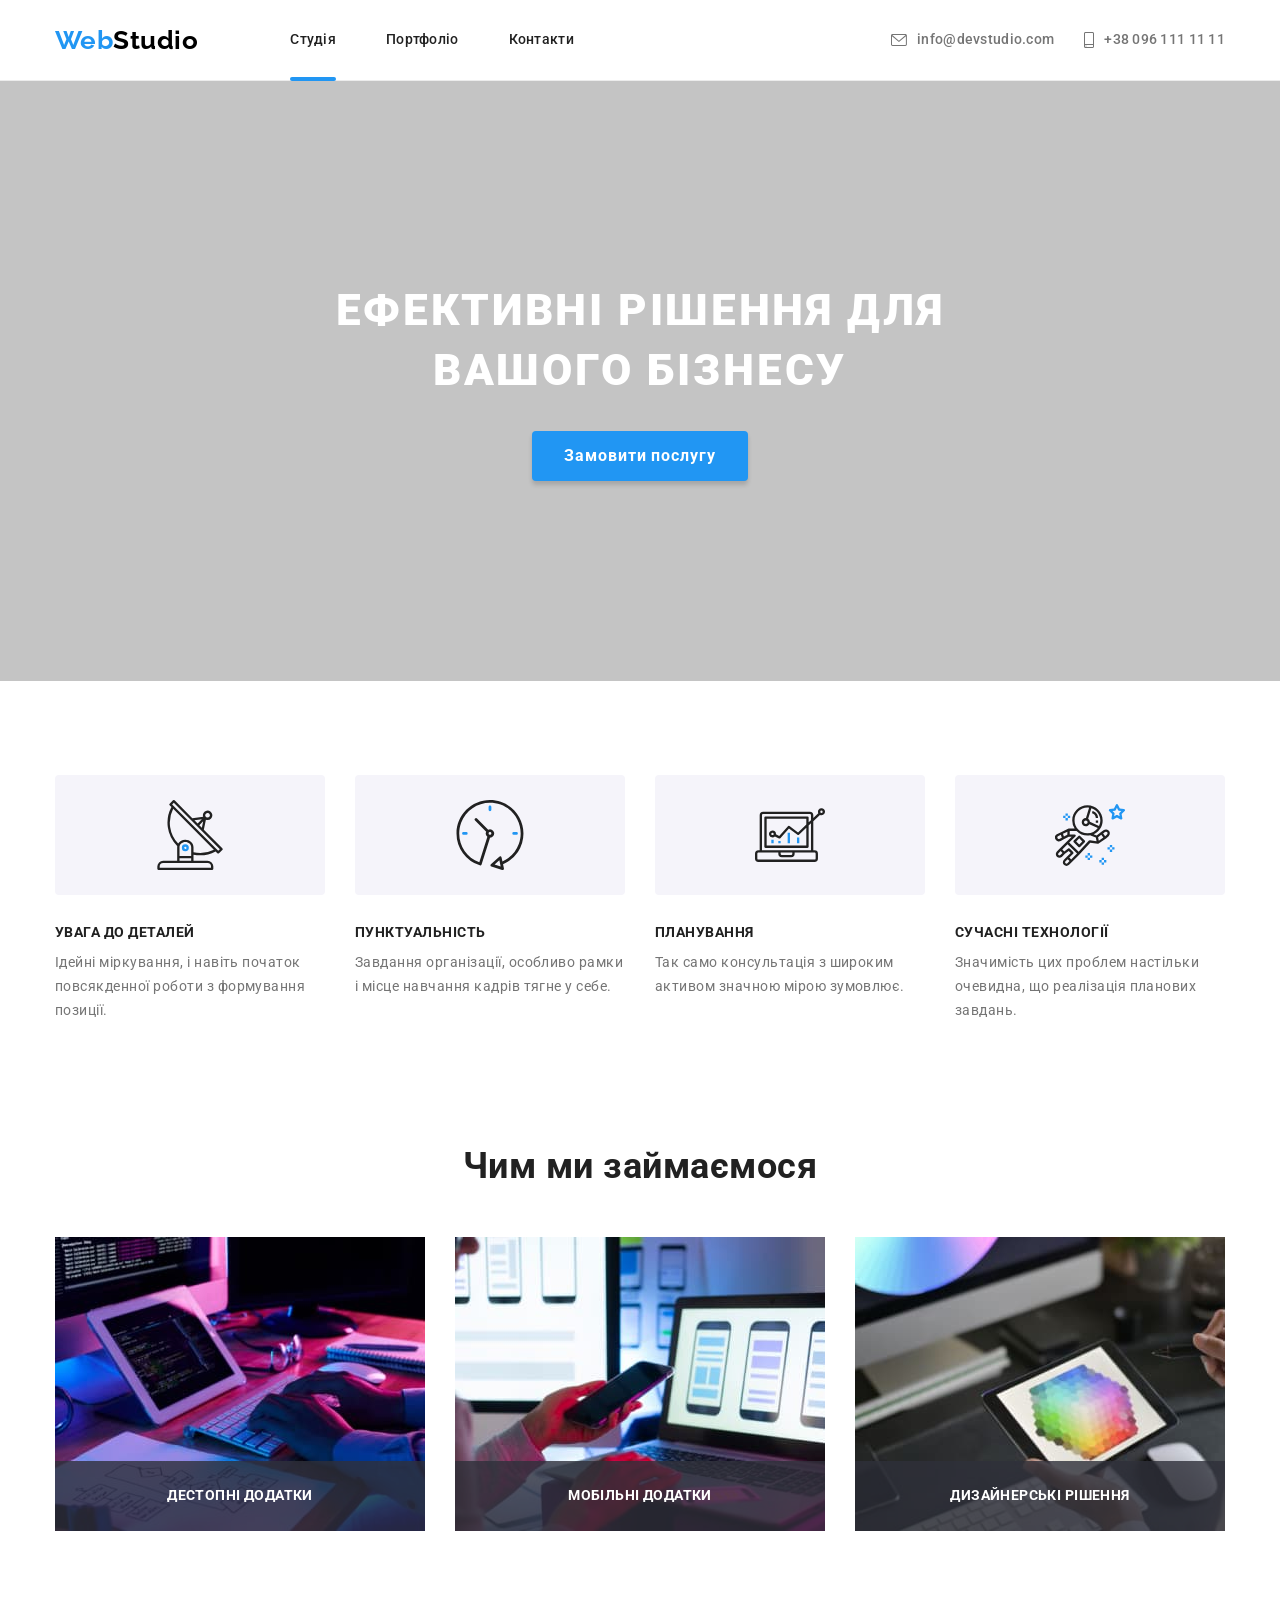
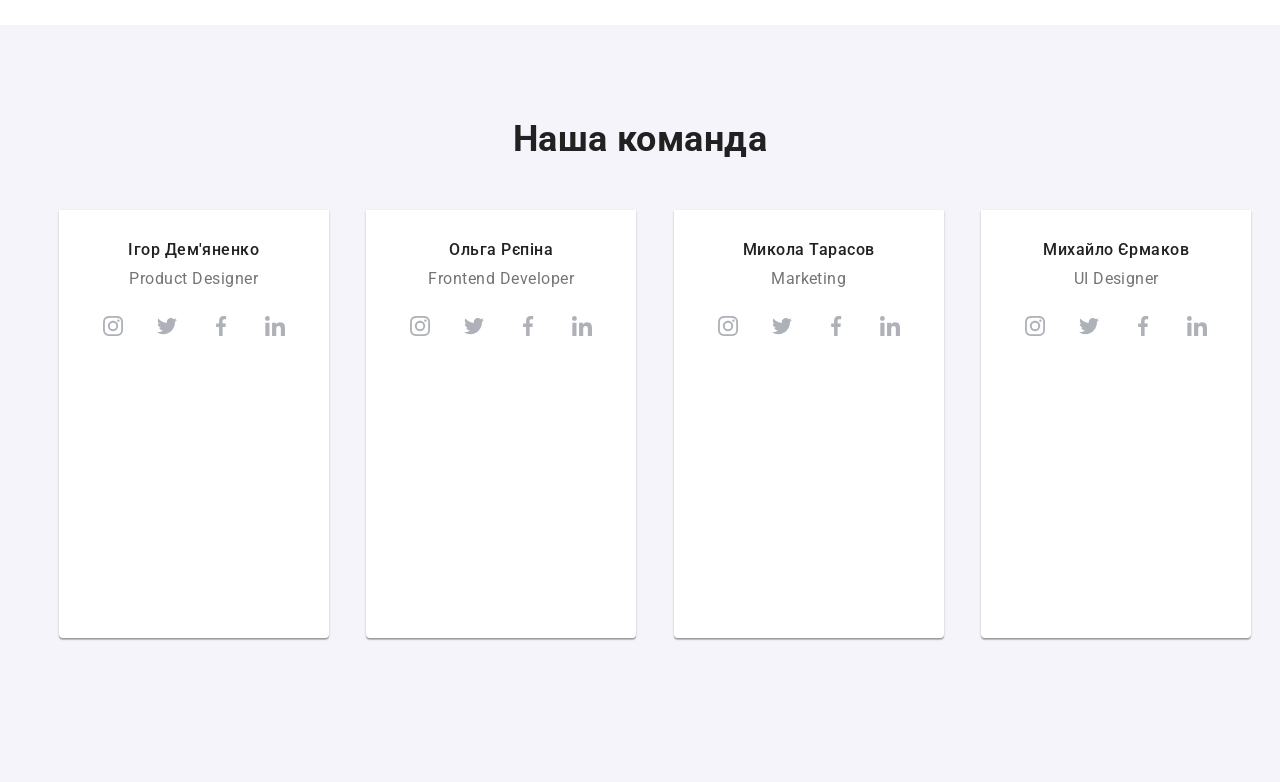
==== index.html @ 8baa9e59 "add adaptive for TEAM" ====
<!DOCTYPE html>
<html lang="uk">

<head>
    <meta charset="UTF-8">
    <meta http-equiv="X-UA-Compatible" content="IE=edge">
    <meta name="viewport" content="width=device-width, initial-scale=1.0">
    <link rel="preconnect" href="https://fonts.gstatic.com">
    <link href="https://fonts.googleapis.com/css2?family=Raleway:wght@700&family=Roboto:wght@400;500;700;900&display=swap" rel="stylesheet">

    <!-- <link rel="stylesheet" href="https://cdnjs.cloudflare.com/ajax/libs/modern-normalize/1.1.0/modern-normalize.min.css" integrity="sha512-wpPYUAdjBVSE4KJnH1VR1HeZfpl1ub8YT/NKx4PuQ5NmX2tKuGu6U/JRp5y+Y8XG2tV+wKQpNHVUX03MfMFn9Q==" crossorigin="anonymous" referrerpolicy="no-referrer"> -->

    <link rel="stylesheet" href="./css/main.min.css">
    <!-- <link rel="stylesheet" href="./css/style.css"> -->
    <title>WebStudio</title>
</head>

<body>

    <!--header-->
    <header class="header">
        <div class="container">
            <div class="header__container">
                <nav class="header__main-nav">
                    <a class="logo logo__header link" href="./index.html" lang="en"><span class="logo-first">Web</span>Studio</a>
                    <ul class="header__menu">
                        <li class="header__item">
                            <a href=" ./index.html" class="link header__link active">Студія</a>
                        </li>
                        <li class="header__item">
                            <a href="./portfolio.html" class="link header__link">Портфоліо</a>
                        </li>
                        <li class="header__item">
                            <a href=" #" class="link header__link">Контакти</a>
                        </li>
                    </ul>
                </nav>
                <ul class="header__contacts">
                    <li class="header__item">
                        <a href="mailto:info@devstudio.com" class="header__contacts-link link ">
                            <svg class="envelope" width="16" height="12">
                                <use href="./images/icons.svg#envelope"></use>
                            </svg>info@devstudio.com
                        </a>
                    </li>
                    <li class="header__item">
                        <a href="tel:+380961111111" class="header__contacts-link link">
                            <svg class="smartphone" width="10" height="16">
                                <use href="./images/icons.svg#smartphone"></use>
                            </svg>+38 096 111 11 11
                        </a>
                    </li>
                </ul>
                <button class="mobile-menu__button-menu">
                    <svg class="mobile-menu__button-menu__icon">
                        <use href="./images/icons.svg#mobile-menu"></use>
                    </svg>
                </button>
            </div>
        </div>
    </header>

    <!--Main content-->
    <main class="main">

        <!--Order a service-->
        <section class="order-service">
            <div class="overlay">
                <div class="container">
                    <h1 class="main__title">Ефективні рішення для вашого бізнесу</h1>
                    <button class="button order__button" type="button" data-modal-open>Замовити послугу</button>
                </div>
                
            </div>
        </section>


        <!--Our features-->
        <section class="features section">
            <div class="container">
                <h2 class="features__title visually-hidden">Наші особливості</h2>
                <ul class="features__list">
                    <li class="features__item">
                        <div class="features__background">
                            <svg class="feauteres__icons">
                                <use href="./images/icons.svg#antena"></use>
                            </svg>
                        </div>
                        <h3 class="feature-title">Увага до деталей</h3>
                        <p class="feature-description">Ідейні міркування, і навіть початок повсякденної роботи з формування позиції.</p>
                    </li>
                    <li class="features__item">
                        <div class="features__background">
                            <svg class="feauteres__icons"><use xlink:href="./images/icons.svg#clock"></use></svg>
                        </div>
                        <h3 class="feature-title">Пунктуальність</h3>
                        <p class="feature-description">Завдання організації, особливо рамки і місце навчання кадрів тягне у себе.</p>
                    </li>
                    <li class="features__item">
                        <div class="features__background">
                            <svg class="feauteres__icons">
                                <use href="./images/icons.svg#diagram"></use>
                            </svg>
                        </div>
                        <h3 class="feature-title">Планування</h3>
                        <p class="feature-description">Так само консультація з широким активом значною мірою зумовлює.</p>
                    </li>
                    <li class="features__item">
                        <div class="features__background">
                            <svg class="feauteres__icons">
                                <use href="./images/icons.svg#astronaut"></use>
                            </svg>
                        </div>
                        <h3 class="feature-title">Сучасні технології</h3>
                        <p class="feature-description">Значимість цих проблем настільки очевидна, що реалізація планових завдань.</p>
                    </li>
                </ul>
            </div>
        </section>

        <!--list of services-->
        <section class="services section">
            <div class="container">
                <h2 class="services__title">Чим ми займаємося</h2>
                <ul class="services__list">
                    <li class="services__item"><img src="./images/box1.jpg" alt="Десктопні" width="370">
                        <h3 class="services__subtitle">Дестопні додатки</h3>
                    </li>
                    <li class="services__item"><img src="./images/box2.jpg" alt="Мобільні" width="370">
                        <h3 class="services__subtitle">Мобільні додатки</h3>
                    </li>
                    <li class="services__item"><img src="./images/box3.jpg" alt="Дизайнерські" width="370">
                        <h3 class="services__subtitle">Дизайнерські рішення</h3>
                    </li>
                </ul>
            </div>
        </section>

        <!-- Our Team -->
        <section class="team section">
            <div class="container">
                <h2 class="team__title">Наша команда</h2>
                <ul class="employee-cards">
                    <li class="employee-cards__item">
                        <!-- <img src="./images/mykhailo-mobile.jpg" alt="Ігор Дем'яненко"> -->
                        <div class="employee-cards-text">
                            <h3 class="employee-title">Ігор Дем'яненко</h3>
                            <p class="employee-description" lang="en">Product Designer</p>
                            <ul class="social-list">
                                <li class="social-list__item">
                                    <a class="social-list__link" href="#">
                                        <svg class="social-list__icon">
                                            <use href="./images/icons.svg#instagram"></use>
                                        </svg>
                                    </a>
                                </li>
                                <li class="social-list__item">
                                    <a class="social-list__link" href="#">
                                        <svg class="social-list__icon">
                                            <use href="./images/icons.svg#twitter"></use>
                                        </svg>
                                    </a>
                                </li>
                                <li class="social-list__item">
                                    <a class="social-list__link" href="#">
                                        <svg class="social-list__icon">
                                            <use href="./images/icons.svg#facebook"></use>
                                        </svg>
                                    </a>
                                </li>
                                <li class="social-list__item">
                                    <a class="social-list__link" href="#">
                                        <svg class="social-list__icon">
                                            <use href="./images/icons.svg#linkedin"></use>
                                        </svg>
                                    </a>
                                </li>
                            </ul>
                        </div>
                    </li>
                    <li class="employee-cards__item">
                        <!-- <img src="./images/olha-mobile.jpg" alt="Ольга Рєпіна"> -->
                        <div class="employee-cards-text">
                            <h3 class="employee-title">Ольга Рєпіна</h3>
                            <p class="employee-description" lang="en">Frontend Developer</p>
                            <ul class="social-list">
                                <li class="social-list__item">
                                    <a class="social-list__link" href="#">
                                        <svg class="social-list__icon">
                                            <use href="./images/icons.svg#instagram"></use>
                                        </svg>
                                    </a>
                                </li>
                                <li class="social-list__item">
                                    <a class="social-list__link" href="#">
                                        <svg class="social-list__icon">
                                            <use href="./images/icons.svg#twitter"></use>
                                        </svg>
                                    </a>
                                </li>
                                <li class="social-list__item">
                                    <a class="social-list__link" href="#">
                                        <svg class="social-list__icon">
                                            <use href="./images/icons.svg#facebook"></use>
                                        </svg>
                                    </a>
                                </li>
                                <li class="social-list__item">
                                    <a class="social-list__link" href="#">
                                        <svg class="social-list__icon">
                                            <use href="./images/icons.svg#linkedin"></use>
                                        </svg>
                                    </a>
                                </li>
                            </ul>
                        </div>
                    </li>
                    <li class="employee-cards__item">
                        <!-- <img src="./images/mykola-mobile.jpg" alt="Микола Тарасов"> -->
                        <div class="employee-cards-text">
                            <h3 class="employee-title">Микола Тарасов</h3>
                            <p class="employee-description" lang="en">Marketing</p>
                            <ul class="social-list">
                                <li class="social-list__item">
                                    <a class="social-list__link" href="#">
                                        <svg class="social-list__icon">
                                            <use href="./images/icons.svg#instagram"></use>
                                        </svg>
                                    </a>
                                </li>
                                <li class="social-list__item">
                                    <a class="social-list__link" href="#">
                                        <svg class="social-list__icon">
                                            <use href="./images/icons.svg#twitter"></use>
                                        </svg>
                                    </a>
                                </li>
                                <li class="social-list__item">
                                    <a class="social-list__link" href="#">
                                        <svg class="social-list__icon">
                                            <use href="./images/icons.svg#facebook"></use>
                                        </svg>
                                    </a>
                                </li>
                                <li class="social-list__item">
                                    <a class="social-list__link" href="#">
                                        <svg class="social-list__icon">
                                            <use href="./images/icons.svg#linkedin"></use>
                                        </svg>
                                    </a>
                                </li>
                            </ul>
                        </div>
                    </li>
                    <li class="employee-cards__item">
                        <!-- <img src="./images/igor-mobile.jpg" alt="Михайло Єрмаков"> -->
                        <div class="employee-cards-text">
                            <h3 class="employee-title">Михайло Єрмаков</h3>
                            <p class="employee-description" lang="en">UI Designer</p>
                            <ul class="social-list">
                                <li class="social-list__item">
                                    <a class="social-list__link" href="#">
                                        <svg class="social-list__icon">
                                            <use href="./images/icons.svg#instagram"></use>
                                        </svg>
                                    </a>
                                </li>
                                <li class="social-list__item">
                                    <a class="social-list__link" href="#">
                                        <svg class="social-list__icon">
                                            <use href="./images/icons.svg#twitter"></use>
                                        </svg>
                                    </a>
                                </li>
                                <li class="social-list__item">
                                    <a class="social-list__link" href="#">
                                        <svg class="social-list__icon">
                                            <use href="./images/icons.svg#facebook"></use>
                                        </svg>
                                    </a>
                                </li>
                                <li class="social-list__item">
                                    <a class="social-list__link" href="#">
                                        <svg class="social-list__icon">
                                            <use href="./images/icons.svg#linkedin"></use>
                                        </svg>
                                    </a>
                                </li>
                            </ul>
                        </div>
                    </li>
                </ul>
            </div>
        </section>

        <!--Regulary Clients-->
        <!-- <section class="clients section">
            <div class="container">
                <h2 class="clients__title">Постійні клієнти</h2>
                <ul class="clients__list">
                    <li class="clients__item">
                        <a href="#" class="clients__link">
                            <svg class="clients__logo" width="41">
                                <use href="./images/icons.svg#logo-1"></use>
                            </svg>
                        </a>
                    </li>
                    <li class="clients__item">
                        <a href="#" class="clients__link">
                            <svg class="clients__logo" width="41">
                                <use href="./images/icons.svg#logo-2"></use>
                            </svg>
                        </a>
                    </li>
                    <li class="clients__item">
                        <a href="#" class="clients__link">
                            <svg class="clients__logo" width="43">
                                <use href="./images/icons.svg#logo-3"></use>
                            </svg>
                        </a>
                    </li>
                    <li class="clients__item">
                        <a href="#" class="clients__link">
                            <svg class="clients__logo" width="85">
                                <use href="./images/icons.svg#logo-4"></use>
                            </svg>
                        </a>
                    </li>
                    <li class="clients__item">
                        <a href="#" class="clients__link">
                            <svg class="clients__logo" width="63">
                                <use href="./images/icons.svg#logo-5"></use>
                            </svg>
                        </a>
                    </li>
                    <li class="clients__item">
                        <a href="#" class="clients__link">
                            <svg class="clients__logo" width="94">
                                <use href="./images/icons.svg#logo-6"></use>
                            </svg>
                        </a>
                    </li>
                </ul>
            </div>
        </section> -->
    </main>

    <!-- Footer -->
    <!-- <footer class="footer">
        <div class="container">
            <div class="footer__container">
                <div class="footer__post">
                    <a class="logo logo__footer link" href="./index.html" lang="en"><span class="logo-first">Web</span>Studio</a>
                    <address class="footer__address">
                        <ul class="footer__contacts">
                            <li class="footer__item"><a href="https://goo.gl/maps/LnJfRQLmFY5JwcpX6" class="link footer__postal-address" target="_blank" rel="nofollow noopener noreferrer">м. Київ, пр-т Лесі Українки, 26</a></li>
                            <li class="footer__item"><a href="mailto:info@devstudio.com" class="link footer__link">info@devstudio.com</a></li>
                            <li class="footer__item"><a href="tel:+380961111111" class="link footer__link">+38 096 111 11 11</a></li>
                        </ul>
                    </address>
                </div>
                <div class="footer__join">
                    <h3 class="footer__title">Приєднуйтесь</h3>
                    <ul class="social-list">
                        <li class="social-list__item">
                            <a class="social-list__link" href="#">
                                <svg class="social-list__icon">
                                    <use href="./images/icons.svg#instagram"></use>
                                </svg>
                            </a>
                        </li>
                        <li class="social-list__item">
                            <a class="social-list__link" href="#">
                                <svg class="social-list__icon">
                                    <use href="./images/icons.svg#twitter"></use>
                                </svg>
                            </a>
                        </li>
                        <li class="social-list__item">
                            <a class="social-list__link" href="#">
                                <svg class="social-list__icon">
                                    <use href="./images/icons.svg#facebook"></use>
                                </svg>
                            </a>
                        </li>
                        <li class="social-list__item">
                            <a class="social-list__link" href="#">
                                <svg class="social-list__icon">
                                    <use href="./images/icons.svg#linkedin"></use>
                                </svg>
                            </a>
                        </li>
                    </ul>
                </div>
                <div class="footer__subscribe">
                    <form class="footer__form-subscribe">
                        <p class="footer__title">Підпишіться на розсилку</p>
                        <div class="footer__form-wrop">
                            <input class="footer__form-input" type="text" id="user-email-subscribe" placeholder="E-mail">
                            <button class="button footer__button" type="submit">Підписатися
                                <svg class="icon-subscribe" width="24" height="24">
                                    <use href="./images/icons.svg#send"></use>
                                </svg>
                            </button>
                        </div>
                    </form>
                </div>
            </div>
        </div>
    </footer> -->

    <!-- Modal window -->
    <!-- <div class="backdrop is-hidden" data-modal>
        <div class="modal">
            <div class="modal__container">
                <button class="modal__button-close" data-modal-close>
                    <svg class="modal__icon-close">
                        <use href="./images/icons.svg#close"></use>
                    </svg>
                </button>
                <h2 class="modal__title">Залиште свої дані, ми вам передзвонимо</h2>
                <form name="modal__form-callback">

                    <div class="modal__form-field">
                        <label class="modal__form-label" for="user-name">Ім'я</label>
                        <div class="modal__wrop">
                            <input class="modal__form-input" type="text" id="user-name">
                            <svg class="modal__form-icon">
                                <use href="./images/icons.svg#person"></use>
                            </svg>
                        </div>
                    </div>

                    <div class="modal__form-field">
                        <label class="modal__form-label" for="user-tel">Телефон</label>
                        <div class="modal__wrop">
                            <input class="modal__form-input" type="text" id="user-tel">
                            <svg class="modal__form-icon" width="18" height="18">
                                <use href="./images/icons.svg#phone"></use>
                            </svg>
                        </div>
                    </div>

                    <div class="modal__form-field">
                        <label class="modal__form-label" for="user-email">Пошта</label>
                        <div class="modal__wrop">
                            <input class="modal__form-input" type="text" id="user-email">
                            <svg class="modal__form-icon" width="18" height="18">
                                <use href="./images/icons.svg#email"></use>
                            </svg>
                        </div>
                    </div>

                    <div class="modal__form-comment">
                        <label class="modal__form-label" for="user-comment">Коментар</label>
                        <textarea class="modal__form-textarea" name="comment" id="user-comment" placeholder="Введіть текст"></textarea>
                    </div>

                    <div class="modal__form-check">
                        <label class="modal__form-agreement" for="user-agreement">
                            <input class="modal__check" type="checkbox" id="user-agreement">
                            <svg class="modal__icon-check" width="16" height="15">
                                <use href="./images/icons.svg#check"></use>
                            </svg>
                            Погоджуюся з розсилкою та приймаю 
                            <a class="terms-agreement" href="#">Умови договору</a>
                        </label>
                    </div>

                    <button class="button modal__button" type="submit">Відправити</button>
                </form>
            </div>
        </div>
    </div> -->

    <!-- Mobile menu -->
    <div class="mobile-menu">
        <div class="container">
            <!-- <button class="mobile-menu__button-close" data-modal-close>
                <svg class="modal__icon-close">
                    <use href="./images/icons.svg#mobile-close"></use>
                </svg>
            </button> -->
            <ul class="mobile-menu__nav">
                <li class="mobile-menu__item">
                    <a href=" ./index.html" class="link mobile-menu__link active">Студія</a>
                </li>
                <li class="mobile-menu__item">
                    <a href="./portfolio.html" class="link mobile-menu__link">Портфоліо</a>
                </li>
                <li class="mobile-menu__item">
                    <a href=" #" class="link mobile-menu__link">Контакти</a>
                </li>
            </ul>
        </div>
    </div>

    <script src="./js/modal.js"></script>

</body>

</html>
---- css/main.min.css ----
.visually-hidden{position:absolute;white-space:nowrap;width:1px;height:1px;overflow:hidden;border:0;padding:0;clip:rect(0 0 0 0);-webkit-clip-path:inset(50%);clip-path:inset(50%);margin:-1px}.active{color:#2196f3}/*! modern-normalize v1.1.0 | MIT License | https://github.com/sindresorhus/modern-normalize */*,::before,::after{box-sizing:border-box}html{-moz-tab-size:4;-o-tab-size:4;tab-size:4}html{line-height:1.15;-webkit-text-size-adjust:100%}body{margin:0}body{font-family:system-ui,-apple-system,"Segoe UI",Roboto,Helvetica,Arial,sans-serif,"Apple Color Emoji","Segoe UI Emoji"}hr{height:0;color:inherit}abbr[title]{-webkit-text-decoration:underline dotted;text-decoration:underline dotted}b,strong{font-weight:bolder}code,kbd,samp,pre{font-family:ui-monospace,SFMono-Regular,Consolas,"Liberation Mono",Menlo,monospace;font-size:1em}small{font-size:80%}sub,sup{font-size:75%;line-height:0;position:relative;vertical-align:baseline}sub{bottom:-0.25em}sup{top:-0.5em}table{text-indent:0;border-color:inherit}button,input,optgroup,select,textarea{font-family:inherit;font-size:100%;line-height:1.15;margin:0}button,select{text-transform:none}button,[type=button],[type=reset],[type=submit]{-webkit-appearance:button}::-moz-focus-inner{border-style:none;padding:0}:-moz-focusring{outline:1px dotted ButtonText}:-moz-ui-invalid{box-shadow:none}legend{padding:0}progress{vertical-align:baseline}::-webkit-inner-spin-button,::-webkit-outer-spin-button{height:auto}[type=search]{-webkit-appearance:textfield;outline-offset:-2px}::-webkit-search-decoration{-webkit-appearance:none}::-webkit-file-upload-button{-webkit-appearance:button;font:inherit}summary{display:list-item}ul,p{list-style:none;margin:0;padding:0}h1,h2,h3{margin:0}.link{text-decoration:none}.section{padding:60px 0}@media screen and (min-width: 1200px){.section{padding-top:94px;padding-bottom:94px}}body{background-color:#fff;color:#757575;font-family:roboto,sans-serif;letter-spacing:.03em}img{display:block}.logo{display:block;font-family:"Raleway";font-weight:700;font-size:24px;line-height:1.17}.logo-first{color:#2196f3}.logo__header{color:#000}.logo__footer{margin:0 0 20px 0;color:#fff}@media screen and (min-width: 1200px){.logo{font-size:26px;line-height:1.19}}.button{padding:10px 24px;color:#fff;font-family:inherit;font-weight:700;font-size:16px;line-height:1.88;letter-spacing:.06em;cursor:pointer;border-radius:4px;border:none;background-color:#2196f3;box-shadow:0px 4px 4px rgba(0,0,0,.15);transition:background-color 250ms cubic-bezier(0.4, 0, 0.2, 1)}.button:hover,.button:focus{background-color:#188ce8}@media screen and (min-width: 1200px){.button{padding:10px 32px}}.mobile-menu__button-close{display:flex;padding:0;justify-content:center;align-items:center;width:40px;height:40px;position:absolute;top:10px;right:15px;border:none;background-color:rgba(0,0,0,0)}.mobile-menu__button-menu{width:40px;height:40px;top:10px;right:15px;padding:0;border:none;background:none}@media screen and (min-width: 768px){.mobile-menu__button-menu{display:none}}.mobile-menu__button-menu__icon{width:40px;height:40px}.order__button{display:block;margin-left:auto;margin-right:auto}.footer__button{display:flex;align-items:center;margin:0 auto}.modal__button{display:block;margin-left:auto;margin-right:auto}.modal__button-close{position:absolute;display:flex;width:30px;height:30px;padding:0;top:8px;right:8px;justify-content:center;align-items:center;cursor:pointer;border-radius:50%;background-color:#fff;border:1px solid rgba(0,0,0,.1)}.modal__icon-close{width:18px;height:18px;transition:fill 250ms cubic-bezier(0.4, 0, 0.2, 1)}.filter__button{padding:6px 22px;color:#212121;background-color:#f5f4fa;font-family:inherit;font-weight:500;font-size:16px;line-height:1.63;cursor:pointer;border:none;border-radius:4px;transition:color 250ms cubic-bezier(0.4, 0, 0.2, 1),background-color 250ms cubic-bezier(0.4, 0, 0.2, 1),box-shadow 250ms cubic-bezier(0.4, 0, 0.2, 1)}.filter__button:hover,.filter__button:focus{color:#fff;background-color:#2196f3;box-shadow:0px 3px 1px rgba(0,0,0,.1),0px 1px 2px rgba(0,0,0,.08),0px 2px 2px rgba(0,0,0,.12)}.social-list{display:flex;justify-content:center;-moz-column-gap:10px;column-gap:10px}.social-list__item{width:44px;height:44px}.social-list__link{display:flex;width:100%;height:100%;justify-content:center;align-items:center;border-radius:50%;fill:#afb1b8;background-color:rgba(255,255,255,.1);transition:background-color 250ms cubic-bezier(0.4, 0, 0.2, 1),fill 250ms cubic-bezier(0.4, 0, 0.2, 1)}.social-list__link:hover,.social-list__link:focus{background-color:#2196f3;fill:#fff}.social-list__icon{width:20px;height:20px}.overlay{height:400px;margin-left:auto;margin-right:auto;padding:118px 0;background-color:#c4c4c4;background-position:center center;background-size:cover;background-repeat:no-repeat}@media screen and (min-width: 1200px){.overlay{max-width:1600px;height:600px;padding:200px 0}}@media screen and (min-width: 768px){.employee-cards{max-width:768px;margin-left:auto;margin-right:auto;display:flex;flex-wrap:wrap;justify-content:center;gap:30px}}@media screen and (min-width: 1200px){.employee-cards{min-width:1200px}}.employee-cards__item{width:450px;height:622px;margin-bottom:30px;margin-left:auto;margin-right:auto;background-color:#fff;box-shadow:0px 1px 3px rgba(0,0,0,.12),0px 1px 1px rgba(0,0,0,.14),0px 2px 1px rgba(0,0,0,.2);border-radius:0px 0px 4px 4px}@media screen and (min-width: 768px){.employee-cards__item{margin-bottom:0;width:354px;height:536px}}@media screen and (min-width: 1200px){.employee-cards__item{margin-bottom:50px}}@media screen and (min-width: 1200px){.employee-cards__item{width:270px;height:428px}}.employee-cards-text{padding:30px 0;text-align:center}.employee-title{margin-bottom:10px;color:#212121;font-weight:500;font-size:16px;line-height:1.19}.employee-description{margin-bottom:16px;color:#757575;font-size:16px;line-height:1.19}.clients__list{display:flex;align-items:center;gap:30px;flex-wrap:wrap}.clients__link{display:flex;justify-content:center;width:210px;height:92px;fill:#afb1b8;border:1px solid #afb1b8;border-radius:4px;transition:color 250ms cubic-bezier(0.4, 0, 0.2, 1),fill 250ms cubic-bezier(0.4, 0, 0.2, 1),border 250ms cubic-bezier(0.4, 0, 0.2, 1)}.clients__link:hover,.clients__link:focus{color:#2196f3;fill:#2196f3;border:1px solid #2196f3}.footer__postal-address{color:#fff;font-style:normal;font-size:14px;line-height:1.71;transition:color 250ms cubic-bezier(0.4, 0, 0.2, 1)}.footer__postal-address:hover,.footer__postal-address:focus{color:#2196f3}.footer__link{color:rgba(255,255,255,.6);font-style:normal;font-size:14px;line-height:1.71;transition:color 250ms cubic-bezier(0.4, 0, 0.2, 1)}.footer__link:hover,.footer__link:focus{color:#2196f3}.footer__item:not(:last-child){margin-bottom:9px}.footer__title{margin-bottom:20px;font-size:14px;font-weight:700;line-height:1.14;letter-spacing:.03em;text-transform:uppercase;color:#fff}.project{flex-basis:calc(33.3333333333% - 30px)}.project__link{display:block;transition:box-shadow 250ms cubic-bezier(0.4, 0, 0.2, 1)}.project__link:hover,.project__link:focus{box-shadow:0px 1px 1px rgba(0,0,0,.12),0px 4px 4px rgba(0,0,0,.06),1px 4px 6px rgba(0,0,0,.16)}.project__link:hover .project__about-text,.project__link:focus .project__about-text{transform:translateY(-100%)}.project__description{padding:20px 24px;border-left:1px solid #eee;border-right:1px solid #eee;border-bottom:1px solid #eee}.project__title{margin-bottom:4px;color:#212121;font-weight:700;font-size:18px;line-height:2;letter-spacing:.06em}.project__text{color:#757575;font-size:16px;line-height:1.88}.project__about{position:relative;width:370px;height:294px;overflow:hidden}.project__about-text{position:absolute;width:100%;height:100%;padding:63px 24px;color:#fff;font-size:18px;line-height:1.56;letter-spacing:.03em;background-color:rgba(33,150,243,.9);transition:transform 250ms cubic-bezier(0.4, 0, 0.2, 1)}.container{min-width:200px;max-width:1200px;margin:0 auto;padding:0 15px}.header{border-bottom:1px solid #ececec}.header__main-nav{display:flex;align-items:center;justify-content:space-between}@media screen and (min-width: 480px){.header__main-nav{-moz-column-gap:87px;column-gap:87px}}@media screen and (min-width: 1200px){.header__main-nav{-moz-column-gap:92px;column-gap:92px}}.header__container{display:flex;align-items:center;justify-content:space-between}@media screen and (min-width: 768px){.header__container{padding:0}}.header__contacts{display:none}@media screen and (min-width: 768px){.header__contacts{display:flex;row-gap:10px;flex-direction:column;align-items:flex-start}}@media screen and (min-width: 1200px){.header__contacts{align-items:center;-moz-column-gap:30px;column-gap:30px;flex-direction:row}}.header__contacts-link{display:flex;align-items:center;color:#757575;fill:#757575;font-weight:500;font-size:12px;line-height:1.17;letter-spacing:.02em;transition:color 250ms cubic-bezier(0.4, 0, 0.2, 1),fill 250ms cubic-bezier(0.4, 0, 0.2, 1)}@media screen and (min-width: 1200px){.header__contacts-link{font-size:14px;line-height:1.14}}.header__contacts-link:hover,.header__contacts-link:focus{color:#2196f3;fill:#2196f3}.header__link{display:block;padding-top:32px;padding-bottom:32px;color:#212121;font-weight:500;font-size:14px;line-height:1.14;letter-spacing:.02em;transition:color 250ms cubic-bezier(0.4, 0, 0.2, 1)}.header__item{position:relative}.header__menu{display:none}.header__menu a:hover,.header__menu a:focus{color:#2196f3}@media screen and (min-width: 768px){.header__menu{display:flex;-moz-column-gap:50px;column-gap:50px;align-items:center}}.header .active::after{content:"";position:absolute;width:100%;height:4px;left:0;bottom:-1px;background-color:#2196f3;border-radius:2px}.envelope,.smartphone{margin-right:10px}.order-service{text-align:center}.main__title{max-width:360px;margin:0 auto 30px;color:#fff;font-weight:900;font-size:26px;line-height:1.62;letter-spacing:.06em;text-transform:uppercase}@media screen and (min-width: 1200px){.main__title{max-width:696px;font-size:44px;line-height:1.36}}@media screen and (min-width: 768px){.features{max-width:768px;margin-left:auto;margin-right:auto}}@media screen and (min-width: 1200px){.features{min-width:1200px}}@media screen and (min-width: 768px){.features__list{display:flex;align-items:center;gap:30px;flex-wrap:wrap;justify-content:center}}@media screen and (min-width: 1200px){.features__list{flex-wrap:nowrap;align-items:normal;justify-content:normal}}.feauteres__icons{width:70px;height:70px}.features__background{display:flex;justify-content:center;align-items:center;height:120px;margin-bottom:30px;background-color:#f5f4fa;border-radius:4px}.feature-title{margin-bottom:10px;color:#212121;font-weight:700;font-size:14px;line-height:1.14;text-transform:uppercase;text-align:center}@media screen and (min-width: 768px){.feature-title{text-align:start}}.features__item{width:100%;margin-bottom:30px}@media screen and (min-width: 768px){.features__item{width:354px}}@media screen and (min-width: 1200px){.features__item{width:270px}}.feature-description{font-size:14px;line-height:1.7}.services{display:none;padding-top:0}.services__title{margin-bottom:50px;color:#212121;font-weight:700;font-size:36px;line-height:1.14;text-align:center}.services__subtitle{position:absolute;bottom:0;width:370px;padding:27px 0;font-size:14px;line-height:1.14;text-align:center;letter-spacing:.03em;text-transform:uppercase;color:#fff;background:rgba(47,48,58,.8)}.services__list{display:flex;align-items:center;-moz-column-gap:30px;column-gap:30px}.services__item{position:relative}@media screen and (min-width: 1200px){.services{display:block}}.team{background-color:#f5f4fa}.team__title{margin-bottom:30px;color:#212121;font-weight:700;font-size:28px;line-height:1.18;text-align:center}@media screen and (min-width: 1200px){.team__title{font-size:36px;line-height:1.14;margin-bottom:50px}}.team img{max-width:450px}.clients__title{margin-bottom:50px;color:#212121;font-weight:700;font-size:36px;line-height:1.14;text-align:center}.filter__list{display:flex;margin-bottom:50px;-moz-column-gap:8px;column-gap:8px;align-items:center;justify-content:center}.gallery{display:flex;align-items:center;flex-wrap:wrap;gap:30px}.footer{padding-top:60px;padding-bottom:60px;background-color:#2f303a}.footer__container{-moz-column-gap:70px;column-gap:70px;text-align:center;justify-content:space-between;align-items:baseline}.footer .social-list__link{fill:#fff}.footer__post{margin-bottom:60px}.footer__join{margin-bottom:60px}.modal__form-field{display:flex;flex-direction:column;height:58px;margin-bottom:10px}.modal__form-label{margin-bottom:4px;font-size:12px;line-height:.86;letter-spacing:.01em;color:#757575}.modal__wrop{position:relative}.modal__form-input{width:100%;height:40px;padding-left:42px}.modal__form-icon{position:absolute;width:18px;height:18px;top:50%;left:12px;transform:translateY(-50%);transition:color 250ms cubic-bezier(0.4, 0, 0.2, 1),fill 250ms cubic-bezier(0.4, 0, 0.2, 1),border 250ms cubic-bezier(0.4, 0, 0.2, 1)}.modal__form-input,.modal__form-textarea{border:1px solid rgba(33,33,33,.2);border-radius:4px;transition:border 250ms cubic-bezier(0.4, 0, 0.2, 1)}.modal__form-comment{display:flex;flex-direction:column;margin-bottom:20px}.modal__form-textarea{height:120px;padding:12px 16px;resize:none}.modal__form-textarea::-moz-placeholder{font-family:inherit;font-size:12px;line-height:1.17;letter-spacing:.01em;color:rgba(117,117,117,.5)}.modal__form-textarea:-ms-input-placeholder{font-family:inherit;font-size:12px;line-height:1.17;letter-spacing:.01em;color:rgba(117,117,117,.5)}.modal__form-textarea::placeholder{font-family:inherit;font-size:12px;line-height:1.17;letter-spacing:.01em;color:rgba(117,117,117,.5)}:active,:hover,:focus{outline:0;outline-offset:0}.modal__icon-close:hover,.modal__button-close:focus,.modal__form-input:hover,.modal__form-input:hover+.modal__form-icon,.modal__form-input:focus,.modal__form-input:focus+.modal__form-icon,.modal__form-textarea:hover,.modal__form-textarea:focus{cursor:pointer;border-color:#2196f3;fill:#2196f3}.modal__form-check{margin-bottom:30px;text-align:center}.modal__check{-webkit-appearance:none;-moz-appearance:none;appearance:none}.modal__check:checked+.modal__icon-check{fill:#fff;background-color:#2196f3;border-color:#2196f3}.modal__icon-check{margin-right:8px;vertical-align:middle;border:2px solid #212121;border-radius:2px;fill:rgba(0,0,0,0);transition:color 250ms cubic-bezier(0.4, 0, 0.2, 1),fill 250ms cubic-bezier(0.4, 0, 0.2, 1),border 250ms cubic-bezier(0.4, 0, 0.2, 1)}.modal__form-agreement{display:inline-block;font-size:14px;line-height:1.71;letter-spacing:.03em;color:#757575}.terms-agreement{color:#2196f3}.footer__form-wrop{-moz-column-gap:12px;column-gap:12px}.footer__form-input{width:100%;margin-bottom:20px;padding:15px 16px;font-size:16px;line-height:1.25;letter-spacing:.03em;color:var(--footer-contact-color);background-color:#2f303a;border:1px solid rgba(255,255,255,.3);border-radius:4px}.icon-subscribe{fill:#fff;margin-left:10px}.backdrop{position:fixed;width:100%;height:100%;top:0;background-color:rgba(0,0,0,.2);transition:opacity 250ms linear,visibility 250ms linear,transform 250ms linear}.backdrop.is-hidden{visibility:hidden;opacity:0;pointer-events:none;transform:scale(2)}.modal{display:flex;padding:20px 0;height:100%;align-content:center;justify-content:center;align-items:center}.modal__container{position:relative;max-width:528px;width:100%;max-height:581px;height:100%;background-color:#fff;border-radius:4px;overflow-y:auto;padding:40px}.modal__title{margin-bottom:12px;font-size:20px;line-height:1.15;text-align:center;letter-spacing:.03em;color:#212121}.mobile-menu{outline:solid red;display:none;background:gray;position:fixed;top:0;left:0;width:100%}/*# sourceMappingURL=main.min.css.map */
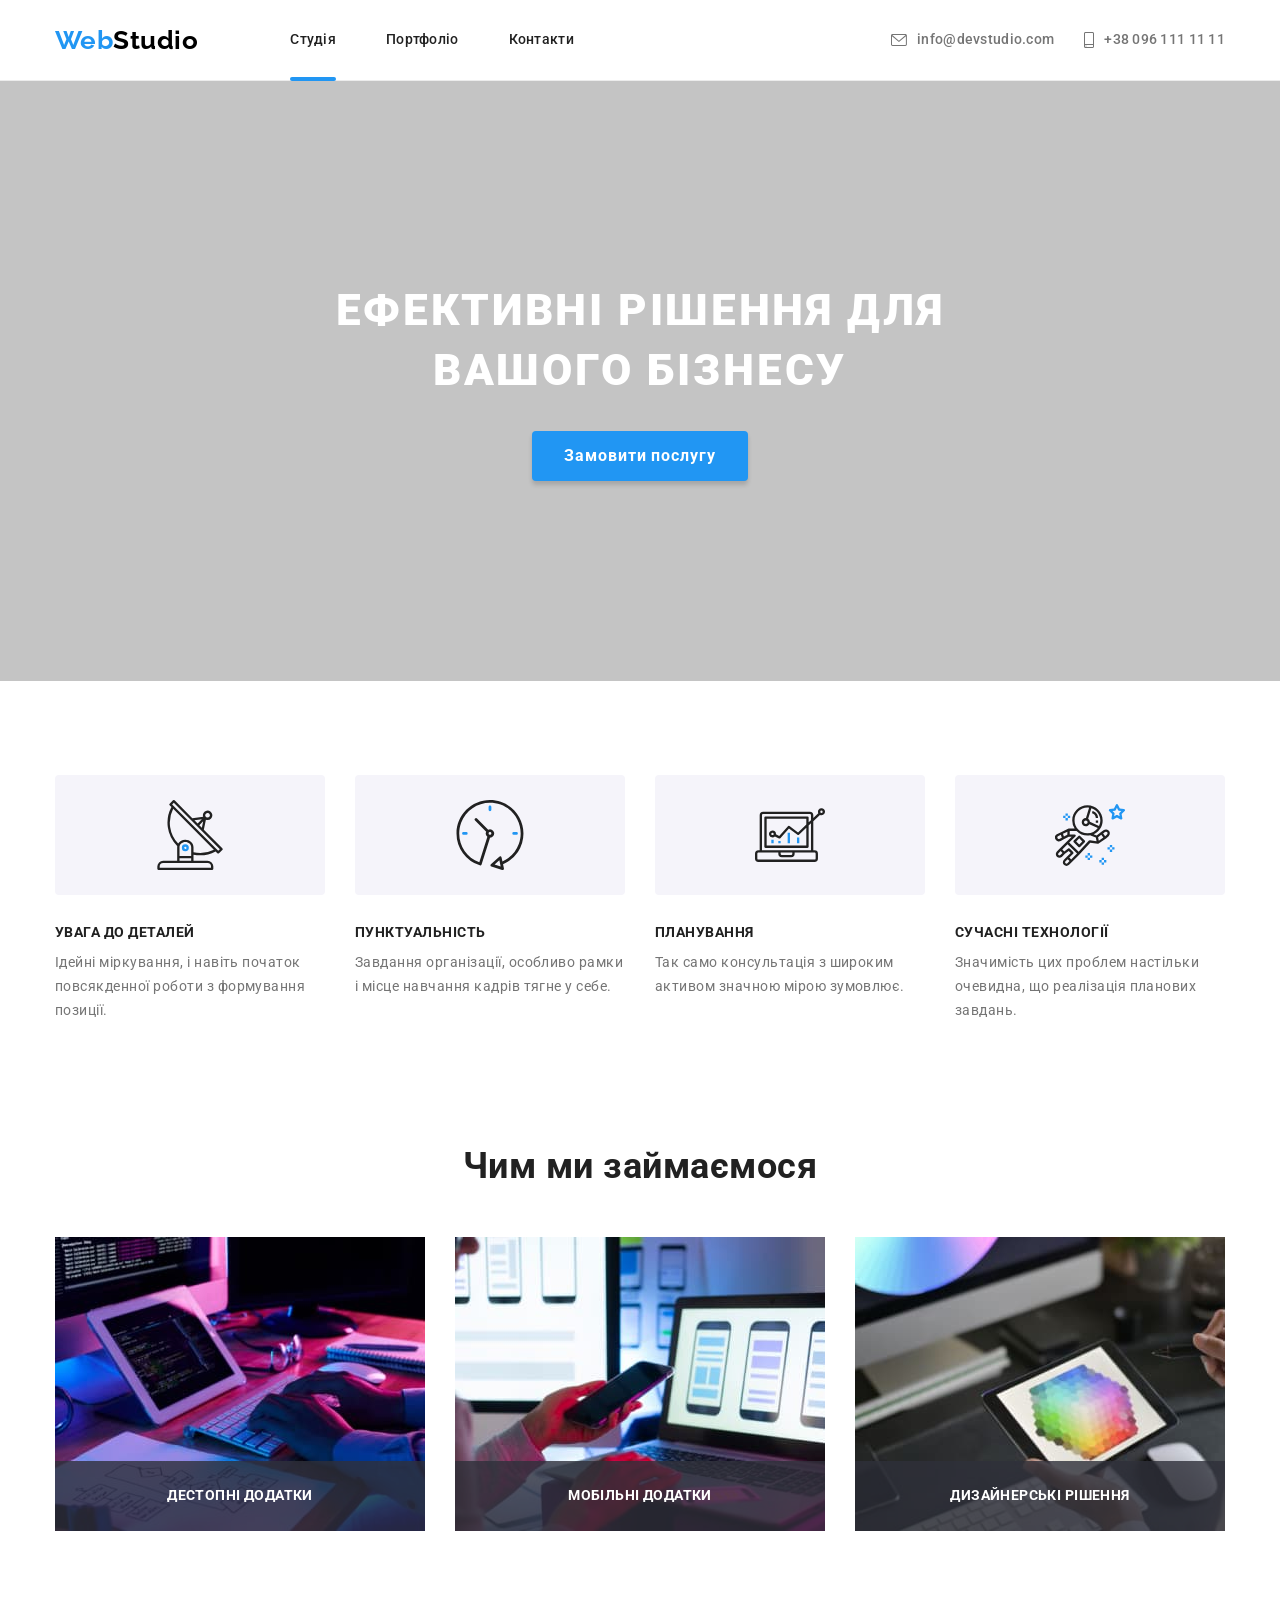
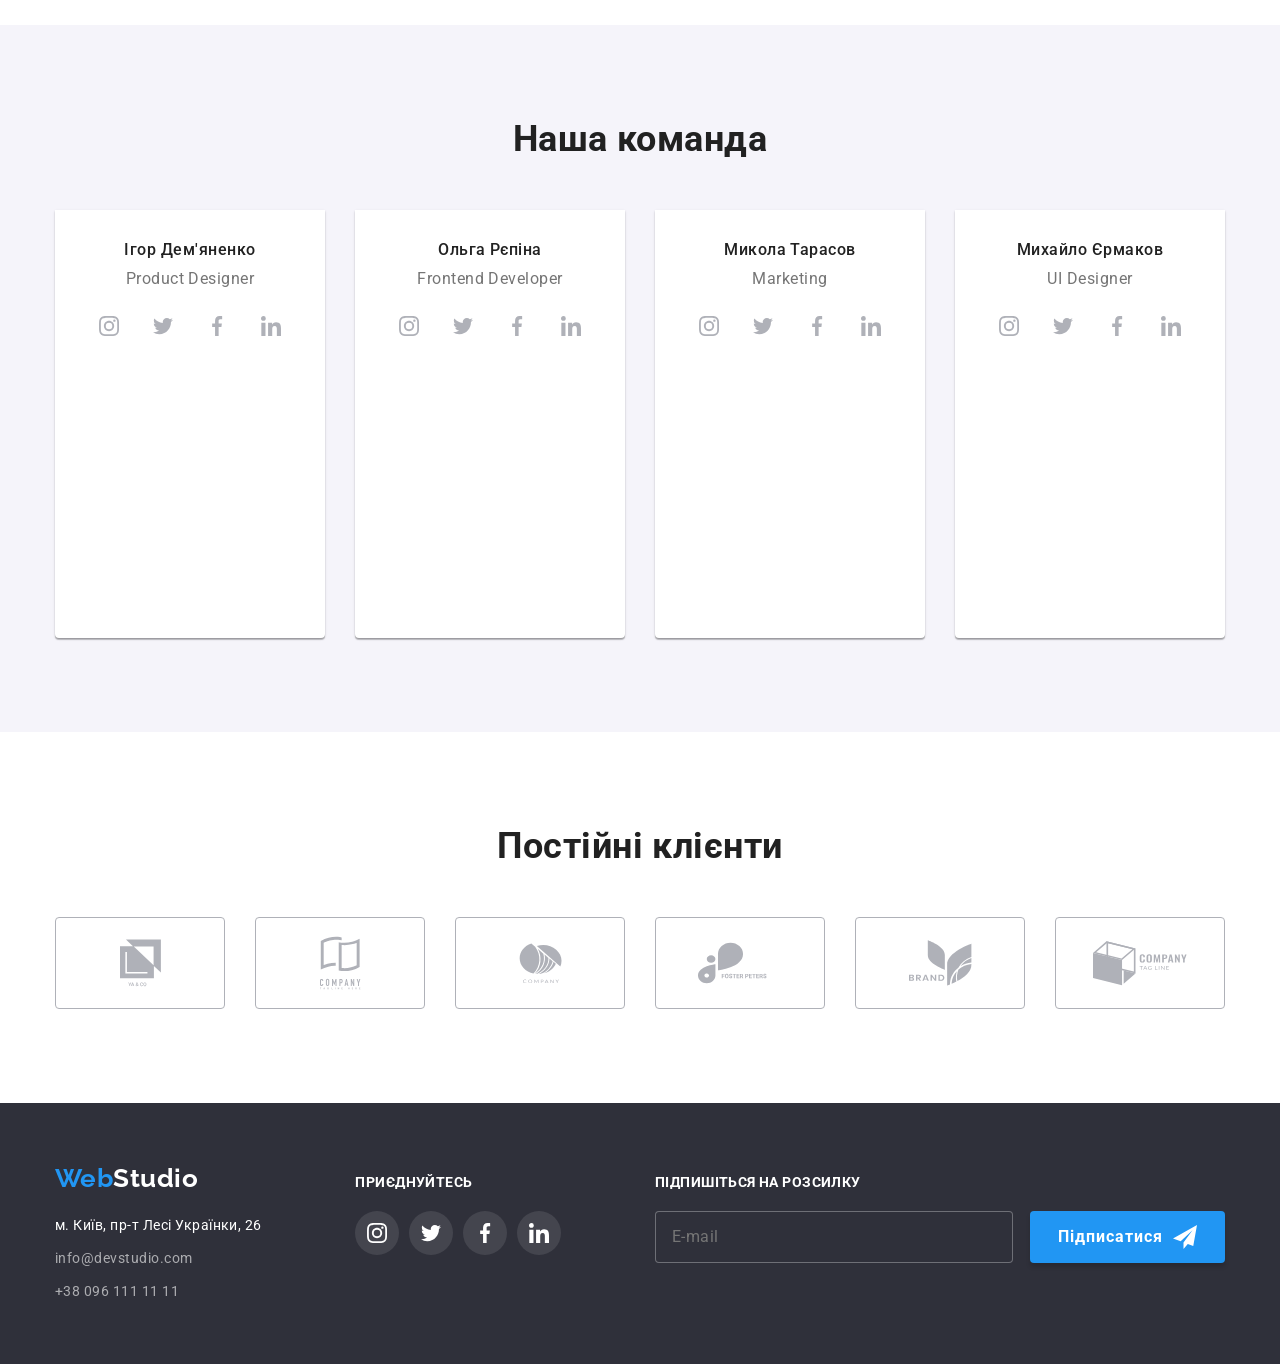
==== commit 2be69f5f: "add adaptive for FOOTER" ====
--- a/index.html
+++ b/index.html
@@ -51,11 +51,13 @@
                         </a>
                     </li>
                 </ul>
+
                 <button class="mobile-menu__button-menu">
                     <svg class="mobile-menu__button-menu__icon">
                         <use href="./images/icons.svg#mobile-menu"></use>
                     </svg>
                 </button>
+                
             </div>
         </div>
     </header>
@@ -294,7 +296,7 @@
         </section>
 
         <!--Regulary Clients-->
-        <!-- <section class="clients section">
+        <section class="clients section">
             <div class="container">
                 <h2 class="clients__title">Постійні клієнти</h2>
                 <ul class="clients__list">
@@ -342,11 +344,12 @@
                     </li>
                 </ul>
             </div>
-        </section> -->
+        </section>
+        
     </main>
 
     <!-- Footer -->
-    <!-- <footer class="footer">
+    <footer class="footer">
         <div class="container">
             <div class="footer__container">
                 <div class="footer__post">
@@ -407,7 +410,7 @@
                 </div>
             </div>
         </div>
-    </footer> -->
+    </footer>
 
     <!-- Modal window -->
     <!-- <div class="backdrop is-hidden" data-modal>
--- a/css/main.min.css
+++ b/css/main.min.css
@@ -1 +1 @@
-.visually-hidden{position:absolute;white-space:nowrap;width:1px;height:1px;overflow:hidden;border:0;padding:0;clip:rect(0 0 0 0);-webkit-clip-path:inset(50%);clip-path:inset(50%);margin:-1px}.active{color:#2196f3}/*! modern-normalize v1.1.0 | MIT License | https://github.com/sindresorhus/modern-normalize */*,::before,::after{box-sizing:border-box}html{-moz-tab-size:4;-o-tab-size:4;tab-size:4}html{line-height:1.15;-webkit-text-size-adjust:100%}body{margin:0}body{font-family:system-ui,-apple-system,"Segoe UI",Roboto,Helvetica,Arial,sans-serif,"Apple Color Emoji","Segoe UI Emoji"}hr{height:0;color:inherit}abbr[title]{-webkit-text-decoration:underline dotted;text-decoration:underline dotted}b,strong{font-weight:bolder}code,kbd,samp,pre{font-family:ui-monospace,SFMono-Regular,Consolas,"Liberation Mono",Menlo,monospace;font-size:1em}small{font-size:80%}sub,sup{font-size:75%;line-height:0;position:relative;vertical-align:baseline}sub{bottom:-0.25em}sup{top:-0.5em}table{text-indent:0;border-color:inherit}button,input,optgroup,select,textarea{font-family:inherit;font-size:100%;line-height:1.15;margin:0}button,select{text-transform:none}button,[type=button],[type=reset],[type=submit]{-webkit-appearance:button}::-moz-focus-inner{border-style:none;padding:0}:-moz-focusring{outline:1px dotted ButtonText}:-moz-ui-invalid{box-shadow:none}legend{padding:0}progress{vertical-align:baseline}::-webkit-inner-spin-button,::-webkit-outer-spin-button{height:auto}[type=search]{-webkit-appearance:textfield;outline-offset:-2px}::-webkit-search-decoration{-webkit-appearance:none}::-webkit-file-upload-button{-webkit-appearance:button;font:inherit}summary{display:list-item}ul,p{list-style:none;margin:0;padding:0}h1,h2,h3{margin:0}.link{text-decoration:none}.section{padding:60px 0}@media screen and (min-width: 1200px){.section{padding-top:94px;padding-bottom:94px}}body{background-color:#fff;color:#757575;font-family:roboto,sans-serif;letter-spacing:.03em}img{display:block}.logo{display:block;font-family:"Raleway";font-weight:700;font-size:24px;line-height:1.17}.logo-first{color:#2196f3}.logo__header{color:#000}.logo__footer{margin:0 0 20px 0;color:#fff}@media screen and (min-width: 1200px){.logo{font-size:26px;line-height:1.19}}.button{padding:10px 24px;color:#fff;font-family:inherit;font-weight:700;font-size:16px;line-height:1.88;letter-spacing:.06em;cursor:pointer;border-radius:4px;border:none;background-color:#2196f3;box-shadow:0px 4px 4px rgba(0,0,0,.15);transition:background-color 250ms cubic-bezier(0.4, 0, 0.2, 1)}.button:hover,.button:focus{background-color:#188ce8}@media screen and (min-width: 1200px){.button{padding:10px 32px}}.mobile-menu__button-close{display:flex;padding:0;justify-content:center;align-items:center;width:40px;height:40px;position:absolute;top:10px;right:15px;border:none;background-color:rgba(0,0,0,0)}.mobile-menu__button-menu{width:40px;height:40px;top:10px;right:15px;padding:0;border:none;background:none}@media screen and (min-width: 768px){.mobile-menu__button-menu{display:none}}.mobile-menu__button-menu__icon{width:40px;height:40px}.order__button{display:block;margin-left:auto;margin-right:auto}.footer__button{display:flex;align-items:center;margin:0 auto}.modal__button{display:block;margin-left:auto;margin-right:auto}.modal__button-close{position:absolute;display:flex;width:30px;height:30px;padding:0;top:8px;right:8px;justify-content:center;align-items:center;cursor:pointer;border-radius:50%;background-color:#fff;border:1px solid rgba(0,0,0,.1)}.modal__icon-close{width:18px;height:18px;transition:fill 250ms cubic-bezier(0.4, 0, 0.2, 1)}.filter__button{padding:6px 22px;color:#212121;background-color:#f5f4fa;font-family:inherit;font-weight:500;font-size:16px;line-height:1.63;cursor:pointer;border:none;border-radius:4px;transition:color 250ms cubic-bezier(0.4, 0, 0.2, 1),background-color 250ms cubic-bezier(0.4, 0, 0.2, 1),box-shadow 250ms cubic-bezier(0.4, 0, 0.2, 1)}.filter__button:hover,.filter__button:focus{color:#fff;background-color:#2196f3;box-shadow:0px 3px 1px rgba(0,0,0,.1),0px 1px 2px rgba(0,0,0,.08),0px 2px 2px rgba(0,0,0,.12)}.social-list{display:flex;justify-content:center;-moz-column-gap:10px;column-gap:10px}.social-list__item{width:44px;height:44px}.social-list__link{display:flex;width:100%;height:100%;justify-content:center;align-items:center;border-radius:50%;fill:#afb1b8;background-color:rgba(255,255,255,.1);transition:background-color 250ms cubic-bezier(0.4, 0, 0.2, 1),fill 250ms cubic-bezier(0.4, 0, 0.2, 1)}.social-list__link:hover,.social-list__link:focus{background-color:#2196f3;fill:#fff}.social-list__icon{width:20px;height:20px}.overlay{height:400px;margin-left:auto;margin-right:auto;padding:118px 0;background-color:#c4c4c4;background-position:center center;background-size:cover;background-repeat:no-repeat}@media screen and (min-width: 1200px){.overlay{max-width:1600px;height:600px;padding:200px 0}}@media screen and (min-width: 768px){.employee-cards{max-width:768px;margin-left:auto;margin-right:auto;display:flex;flex-wrap:wrap;justify-content:center;gap:30px}}@media screen and (min-width: 1200px){.employee-cards{min-width:1200px}}.employee-cards__item{width:450px;height:622px;margin-bottom:30px;margin-left:auto;margin-right:auto;background-color:#fff;box-shadow:0px 1px 3px rgba(0,0,0,.12),0px 1px 1px rgba(0,0,0,.14),0px 2px 1px rgba(0,0,0,.2);border-radius:0px 0px 4px 4px}@media screen and (min-width: 768px){.employee-cards__item{margin-bottom:0;width:354px;height:536px}}@media screen and (min-width: 1200px){.employee-cards__item{margin-bottom:50px}}@media screen and (min-width: 1200px){.employee-cards__item{width:270px;height:428px}}.employee-cards-text{padding:30px 0;text-align:center}.employee-title{margin-bottom:10px;color:#212121;font-weight:500;font-size:16px;line-height:1.19}.employee-description{margin-bottom:16px;color:#757575;font-size:16px;line-height:1.19}.clients__list{display:flex;align-items:center;gap:30px;flex-wrap:wrap}.clients__link{display:flex;justify-content:center;width:210px;height:92px;fill:#afb1b8;border:1px solid #afb1b8;border-radius:4px;transition:color 250ms cubic-bezier(0.4, 0, 0.2, 1),fill 250ms cubic-bezier(0.4, 0, 0.2, 1),border 250ms cubic-bezier(0.4, 0, 0.2, 1)}.clients__link:hover,.clients__link:focus{color:#2196f3;fill:#2196f3;border:1px solid #2196f3}.footer__postal-address{color:#fff;font-style:normal;font-size:14px;line-height:1.71;transition:color 250ms cubic-bezier(0.4, 0, 0.2, 1)}.footer__postal-address:hover,.footer__postal-address:focus{color:#2196f3}.footer__link{color:rgba(255,255,255,.6);font-style:normal;font-size:14px;line-height:1.71;transition:color 250ms cubic-bezier(0.4, 0, 0.2, 1)}.footer__link:hover,.footer__link:focus{color:#2196f3}.footer__item:not(:last-child){margin-bottom:9px}.footer__title{margin-bottom:20px;font-size:14px;font-weight:700;line-height:1.14;letter-spacing:.03em;text-transform:uppercase;color:#fff}.project{flex-basis:calc(33.3333333333% - 30px)}.project__link{display:block;transition:box-shadow 250ms cubic-bezier(0.4, 0, 0.2, 1)}.project__link:hover,.project__link:focus{box-shadow:0px 1px 1px rgba(0,0,0,.12),0px 4px 4px rgba(0,0,0,.06),1px 4px 6px rgba(0,0,0,.16)}.project__link:hover .project__about-text,.project__link:focus .project__about-text{transform:translateY(-100%)}.project__description{padding:20px 24px;border-left:1px solid #eee;border-right:1px solid #eee;border-bottom:1px solid #eee}.project__title{margin-bottom:4px;color:#212121;font-weight:700;font-size:18px;line-height:2;letter-spacing:.06em}.project__text{color:#757575;font-size:16px;line-height:1.88}.project__about{position:relative;width:370px;height:294px;overflow:hidden}.project__about-text{position:absolute;width:100%;height:100%;padding:63px 24px;color:#fff;font-size:18px;line-height:1.56;letter-spacing:.03em;background-color:rgba(33,150,243,.9);transition:transform 250ms cubic-bezier(0.4, 0, 0.2, 1)}.container{min-width:200px;max-width:1200px;margin:0 auto;padding:0 15px}.header{border-bottom:1px solid #ececec}.header__main-nav{display:flex;align-items:center;justify-content:space-between}@media screen and (min-width: 480px){.header__main-nav{-moz-column-gap:87px;column-gap:87px}}@media screen and (min-width: 1200px){.header__main-nav{-moz-column-gap:92px;column-gap:92px}}.header__container{display:flex;align-items:center;justify-content:space-between}@media screen and (min-width: 768px){.header__container{padding:0}}.header__contacts{display:none}@media screen and (min-width: 768px){.header__contacts{display:flex;row-gap:10px;flex-direction:column;align-items:flex-start}}@media screen and (min-width: 1200px){.header__contacts{align-items:center;-moz-column-gap:30px;column-gap:30px;flex-direction:row}}.header__contacts-link{display:flex;align-items:center;color:#757575;fill:#757575;font-weight:500;font-size:12px;line-height:1.17;letter-spacing:.02em;transition:color 250ms cubic-bezier(0.4, 0, 0.2, 1),fill 250ms cubic-bezier(0.4, 0, 0.2, 1)}@media screen and (min-width: 1200px){.header__contacts-link{font-size:14px;line-height:1.14}}.header__contacts-link:hover,.header__contacts-link:focus{color:#2196f3;fill:#2196f3}.header__link{display:block;padding-top:32px;padding-bottom:32px;color:#212121;font-weight:500;font-size:14px;line-height:1.14;letter-spacing:.02em;transition:color 250ms cubic-bezier(0.4, 0, 0.2, 1)}.header__item{position:relative}.header__menu{display:none}.header__menu a:hover,.header__menu a:focus{color:#2196f3}@media screen and (min-width: 768px){.header__menu{display:flex;-moz-column-gap:50px;column-gap:50px;align-items:center}}.header .active::after{content:"";position:absolute;width:100%;height:4px;left:0;bottom:-1px;background-color:#2196f3;border-radius:2px}.envelope,.smartphone{margin-right:10px}.order-service{text-align:center}.main__title{max-width:360px;margin:0 auto 30px;color:#fff;font-weight:900;font-size:26px;line-height:1.62;letter-spacing:.06em;text-transform:uppercase}@media screen and (min-width: 1200px){.main__title{max-width:696px;font-size:44px;line-height:1.36}}@media screen and (min-width: 768px){.features{max-width:768px;margin-left:auto;margin-right:auto}}@media screen and (min-width: 1200px){.features{min-width:1200px}}@media screen and (min-width: 768px){.features__list{display:flex;align-items:center;gap:30px;flex-wrap:wrap;justify-content:center}}@media screen and (min-width: 1200px){.features__list{flex-wrap:nowrap;align-items:normal;justify-content:normal}}.feauteres__icons{width:70px;height:70px}.features__background{display:flex;justify-content:center;align-items:center;height:120px;margin-bottom:30px;background-color:#f5f4fa;border-radius:4px}.feature-title{margin-bottom:10px;color:#212121;font-weight:700;font-size:14px;line-height:1.14;text-transform:uppercase;text-align:center}@media screen and (min-width: 768px){.feature-title{text-align:start}}.features__item{width:100%;margin-bottom:30px}@media screen and (min-width: 768px){.features__item{width:354px}}@media screen and (min-width: 1200px){.features__item{width:270px}}.feature-description{font-size:14px;line-height:1.7}.services{display:none;padding-top:0}.services__title{margin-bottom:50px;color:#212121;font-weight:700;font-size:36px;line-height:1.14;text-align:center}.services__subtitle{position:absolute;bottom:0;width:370px;padding:27px 0;font-size:14px;line-height:1.14;text-align:center;letter-spacing:.03em;text-transform:uppercase;color:#fff;background:rgba(47,48,58,.8)}.services__list{display:flex;align-items:center;-moz-column-gap:30px;column-gap:30px}.services__item{position:relative}@media screen and (min-width: 1200px){.services{display:block}}.team{background-color:#f5f4fa}.team__title{margin-bottom:30px;color:#212121;font-weight:700;font-size:28px;line-height:1.18;text-align:center}@media screen and (min-width: 1200px){.team__title{font-size:36px;line-height:1.14;margin-bottom:50px}}.team img{max-width:450px}.clients__title{margin-bottom:50px;color:#212121;font-weight:700;font-size:36px;line-height:1.14;text-align:center}.filter__list{display:flex;margin-bottom:50px;-moz-column-gap:8px;column-gap:8px;align-items:center;justify-content:center}.gallery{display:flex;align-items:center;flex-wrap:wrap;gap:30px}.footer{padding-top:60px;padding-bottom:60px;background-color:#2f303a}.footer__container{-moz-column-gap:70px;column-gap:70px;text-align:center;justify-content:space-between;align-items:baseline}.footer .social-list__link{fill:#fff}.footer__post{margin-bottom:60px}.footer__join{margin-bottom:60px}.modal__form-field{display:flex;flex-direction:column;height:58px;margin-bottom:10px}.modal__form-label{margin-bottom:4px;font-size:12px;line-height:.86;letter-spacing:.01em;color:#757575}.modal__wrop{position:relative}.modal__form-input{width:100%;height:40px;padding-left:42px}.modal__form-icon{position:absolute;width:18px;height:18px;top:50%;left:12px;transform:translateY(-50%);transition:color 250ms cubic-bezier(0.4, 0, 0.2, 1),fill 250ms cubic-bezier(0.4, 0, 0.2, 1),border 250ms cubic-bezier(0.4, 0, 0.2, 1)}.modal__form-input,.modal__form-textarea{border:1px solid rgba(33,33,33,.2);border-radius:4px;transition:border 250ms cubic-bezier(0.4, 0, 0.2, 1)}.modal__form-comment{display:flex;flex-direction:column;margin-bottom:20px}.modal__form-textarea{height:120px;padding:12px 16px;resize:none}.modal__form-textarea::-moz-placeholder{font-family:inherit;font-size:12px;line-height:1.17;letter-spacing:.01em;color:rgba(117,117,117,.5)}.modal__form-textarea:-ms-input-placeholder{font-family:inherit;font-size:12px;line-height:1.17;letter-spacing:.01em;color:rgba(117,117,117,.5)}.modal__form-textarea::placeholder{font-family:inherit;font-size:12px;line-height:1.17;letter-spacing:.01em;color:rgba(117,117,117,.5)}:active,:hover,:focus{outline:0;outline-offset:0}.modal__icon-close:hover,.modal__button-close:focus,.modal__form-input:hover,.modal__form-input:hover+.modal__form-icon,.modal__form-input:focus,.modal__form-input:focus+.modal__form-icon,.modal__form-textarea:hover,.modal__form-textarea:focus{cursor:pointer;border-color:#2196f3;fill:#2196f3}.modal__form-check{margin-bottom:30px;text-align:center}.modal__check{-webkit-appearance:none;-moz-appearance:none;appearance:none}.modal__check:checked+.modal__icon-check{fill:#fff;background-color:#2196f3;border-color:#2196f3}.modal__icon-check{margin-right:8px;vertical-align:middle;border:2px solid #212121;border-radius:2px;fill:rgba(0,0,0,0);transition:color 250ms cubic-bezier(0.4, 0, 0.2, 1),fill 250ms cubic-bezier(0.4, 0, 0.2, 1),border 250ms cubic-bezier(0.4, 0, 0.2, 1)}.modal__form-agreement{display:inline-block;font-size:14px;line-height:1.71;letter-spacing:.03em;color:#757575}.terms-agreement{color:#2196f3}.footer__form-wrop{-moz-column-gap:12px;column-gap:12px}.footer__form-input{width:100%;margin-bottom:20px;padding:15px 16px;font-size:16px;line-height:1.25;letter-spacing:.03em;color:var(--footer-contact-color);background-color:#2f303a;border:1px solid rgba(255,255,255,.3);border-radius:4px}.icon-subscribe{fill:#fff;margin-left:10px}.backdrop{position:fixed;width:100%;height:100%;top:0;background-color:rgba(0,0,0,.2);transition:opacity 250ms linear,visibility 250ms linear,transform 250ms linear}.backdrop.is-hidden{visibility:hidden;opacity:0;pointer-events:none;transform:scale(2)}.modal{display:flex;padding:20px 0;height:100%;align-content:center;justify-content:center;align-items:center}.modal__container{position:relative;max-width:528px;width:100%;max-height:581px;height:100%;background-color:#fff;border-radius:4px;overflow-y:auto;padding:40px}.modal__title{margin-bottom:12px;font-size:20px;line-height:1.15;text-align:center;letter-spacing:.03em;color:#212121}.mobile-menu{outline:solid red;display:none;background:gray;position:fixed;top:0;left:0;width:100%}/*# sourceMappingURL=main.min.css.map */+.visually-hidden{position:absolute;white-space:nowrap;width:1px;height:1px;overflow:hidden;border:0;padding:0;clip:rect(0 0 0 0);-webkit-clip-path:inset(50%);clip-path:inset(50%);margin:-1px}.active{color:#2196f3}/*! modern-normalize v1.1.0 | MIT License | https://github.com/sindresorhus/modern-normalize */*,::before,::after{box-sizing:border-box}html{-moz-tab-size:4;-o-tab-size:4;tab-size:4}html{line-height:1.15;-webkit-text-size-adjust:100%}body{margin:0}body{font-family:system-ui,-apple-system,"Segoe UI",Roboto,Helvetica,Arial,sans-serif,"Apple Color Emoji","Segoe UI Emoji"}hr{height:0;color:inherit}abbr[title]{-webkit-text-decoration:underline dotted;text-decoration:underline dotted}b,strong{font-weight:bolder}code,kbd,samp,pre{font-family:ui-monospace,SFMono-Regular,Consolas,"Liberation Mono",Menlo,monospace;font-size:1em}small{font-size:80%}sub,sup{font-size:75%;line-height:0;position:relative;vertical-align:baseline}sub{bottom:-0.25em}sup{top:-0.5em}table{text-indent:0;border-color:inherit}button,input,optgroup,select,textarea{font-family:inherit;font-size:100%;line-height:1.15;margin:0}button,select{text-transform:none}button,[type=button],[type=reset],[type=submit]{-webkit-appearance:button}::-moz-focus-inner{border-style:none;padding:0}:-moz-focusring{outline:1px dotted ButtonText}:-moz-ui-invalid{box-shadow:none}legend{padding:0}progress{vertical-align:baseline}::-webkit-inner-spin-button,::-webkit-outer-spin-button{height:auto}[type=search]{-webkit-appearance:textfield;outline-offset:-2px}::-webkit-search-decoration{-webkit-appearance:none}::-webkit-file-upload-button{-webkit-appearance:button;font:inherit}summary{display:list-item}ul,p{list-style:none;margin:0;padding:0}h1,h2,h3{margin:0}.link{text-decoration:none}.section{padding:60px 0}@media screen and (min-width: 1200px){.section{padding-top:94px;padding-bottom:94px}}body{background-color:#fff;color:#757575;font-family:roboto,sans-serif;letter-spacing:.03em;min-width:240px}img{display:block}.logo{display:block;font-family:"Raleway";font-weight:700;font-size:24px;line-height:1.17}.logo-first{color:#2196f3}.logo__header{color:#000}.logo__footer{margin:0 0 20px 0;color:#fff}@media screen and (min-width: 1200px){.logo{font-size:26px;line-height:1.19}}.button{padding:10px 24px;color:#fff;font-family:inherit;font-weight:700;font-size:16px;line-height:1.88;letter-spacing:.06em;cursor:pointer;border-radius:4px;border:none;background-color:#2196f3;box-shadow:0px 4px 4px rgba(0,0,0,.15);transition:background-color 250ms cubic-bezier(0.4, 0, 0.2, 1)}.button:hover,.button:focus{background-color:#188ce8}@media screen and (min-width: 1200px){.button{padding:10px 32px}}.mobile-menu__button-close{display:flex;padding:0;justify-content:center;align-items:center;width:40px;height:40px;position:absolute;top:10px;right:15px;border:none;background-color:rgba(0,0,0,0)}.mobile-menu__button-menu{width:40px;height:40px;top:10px;right:15px;padding:0;border:none;background:none}@media screen and (min-width: 768px){.mobile-menu__button-menu{display:none}}.mobile-menu__button-menu__icon{width:40px;height:40px}.order__button{display:block;margin-left:auto;margin-right:auto}.footer__button{display:flex;align-items:center;margin-left:auto;margin-right:auto;padding:10px 28px}@media screen and (min-width: 1200px){.footer__button{margin:0}}.modal__button{display:block;margin-left:auto;margin-right:auto}.modal__button-close{position:absolute;display:flex;width:30px;height:30px;padding:0;top:8px;right:8px;justify-content:center;align-items:center;cursor:pointer;border-radius:50%;background-color:#fff;border:1px solid rgba(0,0,0,.1)}.modal__icon-close{width:18px;height:18px;transition:fill 250ms cubic-bezier(0.4, 0, 0.2, 1)}.filter__button{padding:6px 22px;color:#212121;background-color:#f5f4fa;font-family:inherit;font-weight:500;font-size:16px;line-height:1.63;cursor:pointer;border:none;border-radius:4px;transition:color 250ms cubic-bezier(0.4, 0, 0.2, 1),background-color 250ms cubic-bezier(0.4, 0, 0.2, 1),box-shadow 250ms cubic-bezier(0.4, 0, 0.2, 1)}.filter__button:hover,.filter__button:focus{color:#fff;background-color:#2196f3;box-shadow:0px 3px 1px rgba(0,0,0,.1),0px 1px 2px rgba(0,0,0,.08),0px 2px 2px rgba(0,0,0,.12)}.social-list{display:flex;justify-content:center;-moz-column-gap:10px;column-gap:10px}.social-list__item{width:44px;height:44px}.social-list__link{display:flex;width:100%;height:100%;justify-content:center;align-items:center;border-radius:50%;fill:#afb1b8;background-color:rgba(255,255,255,.1);transition:background-color 250ms cubic-bezier(0.4, 0, 0.2, 1),fill 250ms cubic-bezier(0.4, 0, 0.2, 1)}.social-list__link:hover,.social-list__link:focus{background-color:#2196f3;fill:#fff}.social-list__icon{width:20px;height:20px}.overlay{height:400px;margin-left:auto;margin-right:auto;padding:118px 0;background-color:#c4c4c4;background-position:center center;background-size:cover;background-repeat:no-repeat}@media screen and (min-width: 1200px){.overlay{max-width:1600px;height:600px;padding:200px 0}}@media screen and (min-width: 768px){.employee-cards{max-width:768px;margin-left:auto;margin-right:auto;display:flex;flex-wrap:wrap;justify-content:center;gap:30px}}@media screen and (min-width: 1200px){.employee-cards{max-width:1200px}}.employee-cards__item{max-width:450px;height:622px;margin-bottom:30px;margin-left:auto;margin-right:auto;background-color:#fff;box-shadow:0px 1px 3px rgba(0,0,0,.12),0px 1px 1px rgba(0,0,0,.14),0px 2px 1px rgba(0,0,0,.2);border-radius:0px 0px 4px 4px}@media screen and (min-width: 768px){.employee-cards__item{margin-bottom:0;width:354px;height:536px}}@media screen and (min-width: 1200px){.employee-cards__item{width:270px;height:428px}}.employee-cards-text{padding:30px 0;text-align:center}.employee-title{margin-bottom:10px;color:#212121;font-weight:500;font-size:16px;line-height:1.19}.employee-description{margin-bottom:16px;color:#757575;font-size:16px;line-height:1.19}.clients__list{display:flex;align-items:center;gap:30px;flex-wrap:wrap;justify-content:center}@media screen and (min-width: 480px){.clients__list{max-width:480px;margin-left:auto;margin-right:auto}}@media screen and (min-width: 768px){.clients__list{max-width:768px;margin-left:auto;margin-right:auto}}@media screen and (min-width: 1200px){.clients__list{max-width:1200px;margin-left:auto;margin-right:auto}}.clients__link{display:flex;justify-content:center;width:210px;height:92px;fill:#afb1b8;border:1px solid #afb1b8;border-radius:4px;transition:color 250ms cubic-bezier(0.4, 0, 0.2, 1),fill 250ms cubic-bezier(0.4, 0, 0.2, 1),border 250ms cubic-bezier(0.4, 0, 0.2, 1)}.clients__link:hover,.clients__link:focus{color:#2196f3;fill:#2196f3;border:1px solid #2196f3}@media screen and (min-width: 1200px){.clients__link{width:170px}}.footer__postal-address{color:#fff;font-style:normal;font-size:14px;line-height:1.71;transition:color 250ms cubic-bezier(0.4, 0, 0.2, 1)}.footer__postal-address:hover,.footer__postal-address:focus{color:#2196f3}.footer__link{color:rgba(255,255,255,.6);font-style:normal;font-size:14px;line-height:1.71;transition:color 250ms cubic-bezier(0.4, 0, 0.2, 1)}.footer__link:hover,.footer__link:focus{color:#2196f3}.footer__item:not(:last-child){margin-bottom:8px}@media screen and (min-width: 1200px){.footer__item:not(:last-child){margin-bottom:9px}}.footer__title{margin-bottom:20px;font-size:14px;font-weight:700;line-height:1.14;letter-spacing:.03em;text-transform:uppercase;color:#fff}.project{flex-basis:calc(33.3333333333% - 30px)}.project__link{display:block;transition:box-shadow 250ms cubic-bezier(0.4, 0, 0.2, 1)}.project__link:hover,.project__link:focus{box-shadow:0px 1px 1px rgba(0,0,0,.12),0px 4px 4px rgba(0,0,0,.06),1px 4px 6px rgba(0,0,0,.16)}.project__link:hover .project__about-text,.project__link:focus .project__about-text{transform:translateY(-100%)}.project__description{padding:20px 24px;border-left:1px solid #eee;border-right:1px solid #eee;border-bottom:1px solid #eee}.project__title{margin-bottom:4px;color:#212121;font-weight:700;font-size:18px;line-height:2;letter-spacing:.06em}.project__text{color:#757575;font-size:16px;line-height:1.88}.project__about{position:relative;width:370px;height:294px;overflow:hidden}.project__about-text{position:absolute;width:100%;height:100%;padding:63px 24px;color:#fff;font-size:18px;line-height:1.56;letter-spacing:.03em;background-color:rgba(33,150,243,.9);transition:transform 250ms cubic-bezier(0.4, 0, 0.2, 1)}.container{min-width:200px;max-width:1200px;margin:0 auto;padding:0 15px}.header{border-bottom:1px solid #ececec}.header__main-nav{display:flex;align-items:center;justify-content:space-between}@media screen and (min-width: 480px){.header__main-nav{-moz-column-gap:87px;column-gap:87px}}@media screen and (min-width: 1200px){.header__main-nav{-moz-column-gap:92px;column-gap:92px}}.header__container{display:flex;align-items:center;justify-content:space-between}@media screen and (min-width: 768px){.header__container{padding:0}}.header__contacts{display:none}@media screen and (min-width: 768px){.header__contacts{display:flex;row-gap:10px;flex-direction:column;align-items:flex-start}}@media screen and (min-width: 1200px){.header__contacts{align-items:center;-moz-column-gap:30px;column-gap:30px;flex-direction:row}}.header__contacts-link{display:flex;align-items:center;color:#757575;fill:#757575;font-weight:500;font-size:12px;line-height:1.17;letter-spacing:.02em;transition:color 250ms cubic-bezier(0.4, 0, 0.2, 1),fill 250ms cubic-bezier(0.4, 0, 0.2, 1)}@media screen and (min-width: 1200px){.header__contacts-link{font-size:14px;line-height:1.14}}.header__contacts-link:hover,.header__contacts-link:focus{color:#2196f3;fill:#2196f3}.header__link{display:block;padding-top:32px;padding-bottom:32px;color:#212121;font-weight:500;font-size:14px;line-height:1.14;letter-spacing:.02em;transition:color 250ms cubic-bezier(0.4, 0, 0.2, 1)}.header__item{position:relative}.header__menu{display:none}.header__menu a:hover,.header__menu a:focus{color:#2196f3}@media screen and (min-width: 768px){.header__menu{display:flex;-moz-column-gap:50px;column-gap:50px;align-items:center}}.header .active::after{content:"";position:absolute;width:100%;height:4px;left:0;bottom:-1px;background-color:#2196f3;border-radius:2px}.envelope,.smartphone{margin-right:10px}.order-service{text-align:center}.main__title{max-width:360px;margin:0 auto 30px;color:#fff;font-weight:900;font-size:26px;line-height:1.62;letter-spacing:.06em;text-transform:uppercase}@media screen and (min-width: 1200px){.main__title{max-width:696px;font-size:44px;line-height:1.36}}@media screen and (min-width: 768px){.features{max-width:768px;margin-left:auto;margin-right:auto}}@media screen and (min-width: 1200px){.features{min-width:1200px}}@media screen and (min-width: 768px){.features__list{display:flex;align-items:center;gap:30px;flex-wrap:wrap;justify-content:center}}@media screen and (min-width: 1200px){.features__list{flex-wrap:nowrap;align-items:normal;justify-content:normal}}.feauteres__icons{width:70px;height:70px}.features__background{display:flex;justify-content:center;align-items:center;height:120px;margin-bottom:30px;background-color:#f5f4fa;border-radius:4px}.feature-title{margin-bottom:10px;color:#212121;font-weight:700;font-size:14px;line-height:1.14;text-transform:uppercase;text-align:center}@media screen and (min-width: 768px){.feature-title{text-align:start}}.features__item{width:100%;margin-bottom:30px}@media screen and (min-width: 768px){.features__item{width:354px}}@media screen and (min-width: 1200px){.features__item{width:270px}}.feature-description{font-size:14px;line-height:1.7}.services{display:none;padding-top:0}.services__title{margin-bottom:50px;color:#212121;font-weight:700;font-size:36px;line-height:1.14;text-align:center}.services__subtitle{position:absolute;bottom:0;width:370px;padding:27px 0;font-size:14px;line-height:1.14;text-align:center;letter-spacing:.03em;text-transform:uppercase;color:#fff;background:rgba(47,48,58,.8)}.services__list{display:flex;align-items:center;-moz-column-gap:30px;column-gap:30px}.services__item{position:relative}@media screen and (min-width: 1200px){.services{display:block}}.team{background-color:#f5f4fa}.team__title{margin-bottom:30px;color:#212121;font-weight:700;font-size:28px;line-height:1.18;text-align:center}@media screen and (min-width: 1200px){.team__title{font-size:36px;line-height:1.14;margin-bottom:50px}}.team img{max-width:450px}.clients__title{margin-bottom:30px;color:#212121;font-weight:700;font-size:24px;line-height:1.18;text-align:center}@media screen and (min-width: 1200px){.clients__title{margin-bottom:50px;font-size:36px;line-height:1.14}}.filter__list{display:flex;max-width:326px;margin-left:auto;margin-right:auto;margin-bottom:40px;-moz-column-gap:8px;column-gap:8px;row-gap:15px;flex-wrap:wrap;align-items:center;justify-content:center}@media screen and (min-width: 768px){.filter__list{max-width:768px;margin-bottom:30px}}@media screen and (min-width: 1200px){.filter__list{max-width:1200px;margin-bottom:48px}}.gallery{display:flex;align-items:center;flex-wrap:wrap;gap:30px}.footer{padding-top:60px;padding-bottom:60px;background-color:#2f303a}.footer__container{-moz-column-gap:70px;column-gap:70px;text-align:center;justify-content:space-between;align-items:baseline}@media screen and (min-width: 768px){.footer__container{max-width:768px;margin-left:auto;margin-right:auto;display:flex;flex-wrap:wrap;justify-content:space-around}}@media screen and (min-width: 1200px){.footer__container{max-width:1200px;text-align:start;margin:0;display:flex;flex-wrap:nowrap;justify-content:space-between;align-items:baseline}}.footer .social-list__link{fill:#fff}.footer__post{margin-bottom:60px}@media screen and (min-width: 1200px){.footer__post{margin-bottom:0}}.footer__join{margin-bottom:60px}@media screen and (min-width: 1200px){.footer__join{margin-bottom:0}}.modal__form-field{display:flex;flex-direction:column;height:58px;margin-bottom:10px}.modal__form-label{margin-bottom:4px;font-size:12px;line-height:.86;letter-spacing:.01em;color:#757575}.modal__wrop{position:relative}.modal__form-input{width:100%;height:40px;padding-left:42px}.modal__form-icon{position:absolute;width:18px;height:18px;top:50%;left:12px;transform:translateY(-50%);transition:color 250ms cubic-bezier(0.4, 0, 0.2, 1),fill 250ms cubic-bezier(0.4, 0, 0.2, 1),border 250ms cubic-bezier(0.4, 0, 0.2, 1)}.modal__form-input,.modal__form-textarea{border:1px solid rgba(33,33,33,.2);border-radius:4px;transition:border 250ms cubic-bezier(0.4, 0, 0.2, 1)}.modal__form-comment{display:flex;flex-direction:column;margin-bottom:20px}.modal__form-textarea{height:120px;padding:12px 16px;resize:none}.modal__form-textarea::-moz-placeholder{font-family:inherit;font-size:12px;line-height:1.17;letter-spacing:.01em;color:rgba(117,117,117,.5)}.modal__form-textarea:-ms-input-placeholder{font-family:inherit;font-size:12px;line-height:1.17;letter-spacing:.01em;color:rgba(117,117,117,.5)}.modal__form-textarea::placeholder{font-family:inherit;font-size:12px;line-height:1.17;letter-spacing:.01em;color:rgba(117,117,117,.5)}:active,:hover,:focus{outline:0;outline-offset:0}.modal__icon-close:hover,.modal__button-close:focus,.modal__form-input:hover,.modal__form-input:hover+.modal__form-icon,.modal__form-input:focus,.modal__form-input:focus+.modal__form-icon,.modal__form-textarea:hover,.modal__form-textarea:focus{cursor:pointer;border-color:#2196f3;fill:#2196f3}.modal__form-check{margin-bottom:30px;text-align:center}.modal__check{-webkit-appearance:none;-moz-appearance:none;appearance:none}.modal__check:checked+.modal__icon-check{fill:#fff;background-color:#2196f3;border-color:#2196f3}.modal__icon-check{margin-right:8px;vertical-align:middle;border:2px solid #212121;border-radius:2px;fill:rgba(0,0,0,0);transition:color 250ms cubic-bezier(0.4, 0, 0.2, 1),fill 250ms cubic-bezier(0.4, 0, 0.2, 1),border 250ms cubic-bezier(0.4, 0, 0.2, 1)}.modal__form-agreement{display:inline-block;font-size:14px;line-height:1.71;letter-spacing:.03em;color:#757575}.terms-agreement{color:#2196f3}@media screen and (min-width: 768px){.footer__form-subscribe{width:450px}}@media screen and (min-width: 1200px){.footer__form-subscribe{width:570px}}.footer__form-wrop{margin-left:auto;margin-right:auto}@media screen and (min-width: 1200px){.footer__form-wrop{display:flex;-moz-column-gap:12px;column-gap:12px;justify-content:space-between}}.footer__form-input{width:100%;max-width:450px;margin-bottom:20px;padding:15px 16px;font-size:16px;line-height:1.25;letter-spacing:.03em;color:var(--footer-contact-color);background-color:#2f303a;border:1px solid rgba(255,255,255,.3);border-radius:4px}@media screen and (min-width: 1200px){.footer__form-input{width:358px;margin-bottom:0}}.icon-subscribe{fill:#fff;margin-left:10px}.backdrop{position:fixed;width:100%;height:100%;top:0;background-color:rgba(0,0,0,.2);transition:opacity 250ms linear,visibility 250ms linear,transform 250ms linear}.backdrop.is-hidden{visibility:hidden;opacity:0;pointer-events:none;transform:scale(2)}.modal{display:flex;padding:20px 0;height:100%;align-content:center;justify-content:center;align-items:center}.modal__container{position:relative;max-width:528px;width:100%;max-height:581px;height:100%;background-color:#fff;border-radius:4px;overflow-y:auto;padding:40px}.modal__title{margin-bottom:12px;font-size:20px;line-height:1.15;text-align:center;letter-spacing:.03em;color:#212121}.mobile-menu{outline:solid red;display:none;background:gray;position:fixed;top:0;left:0;width:100%}/*# sourceMappingURL=main.min.css.map */
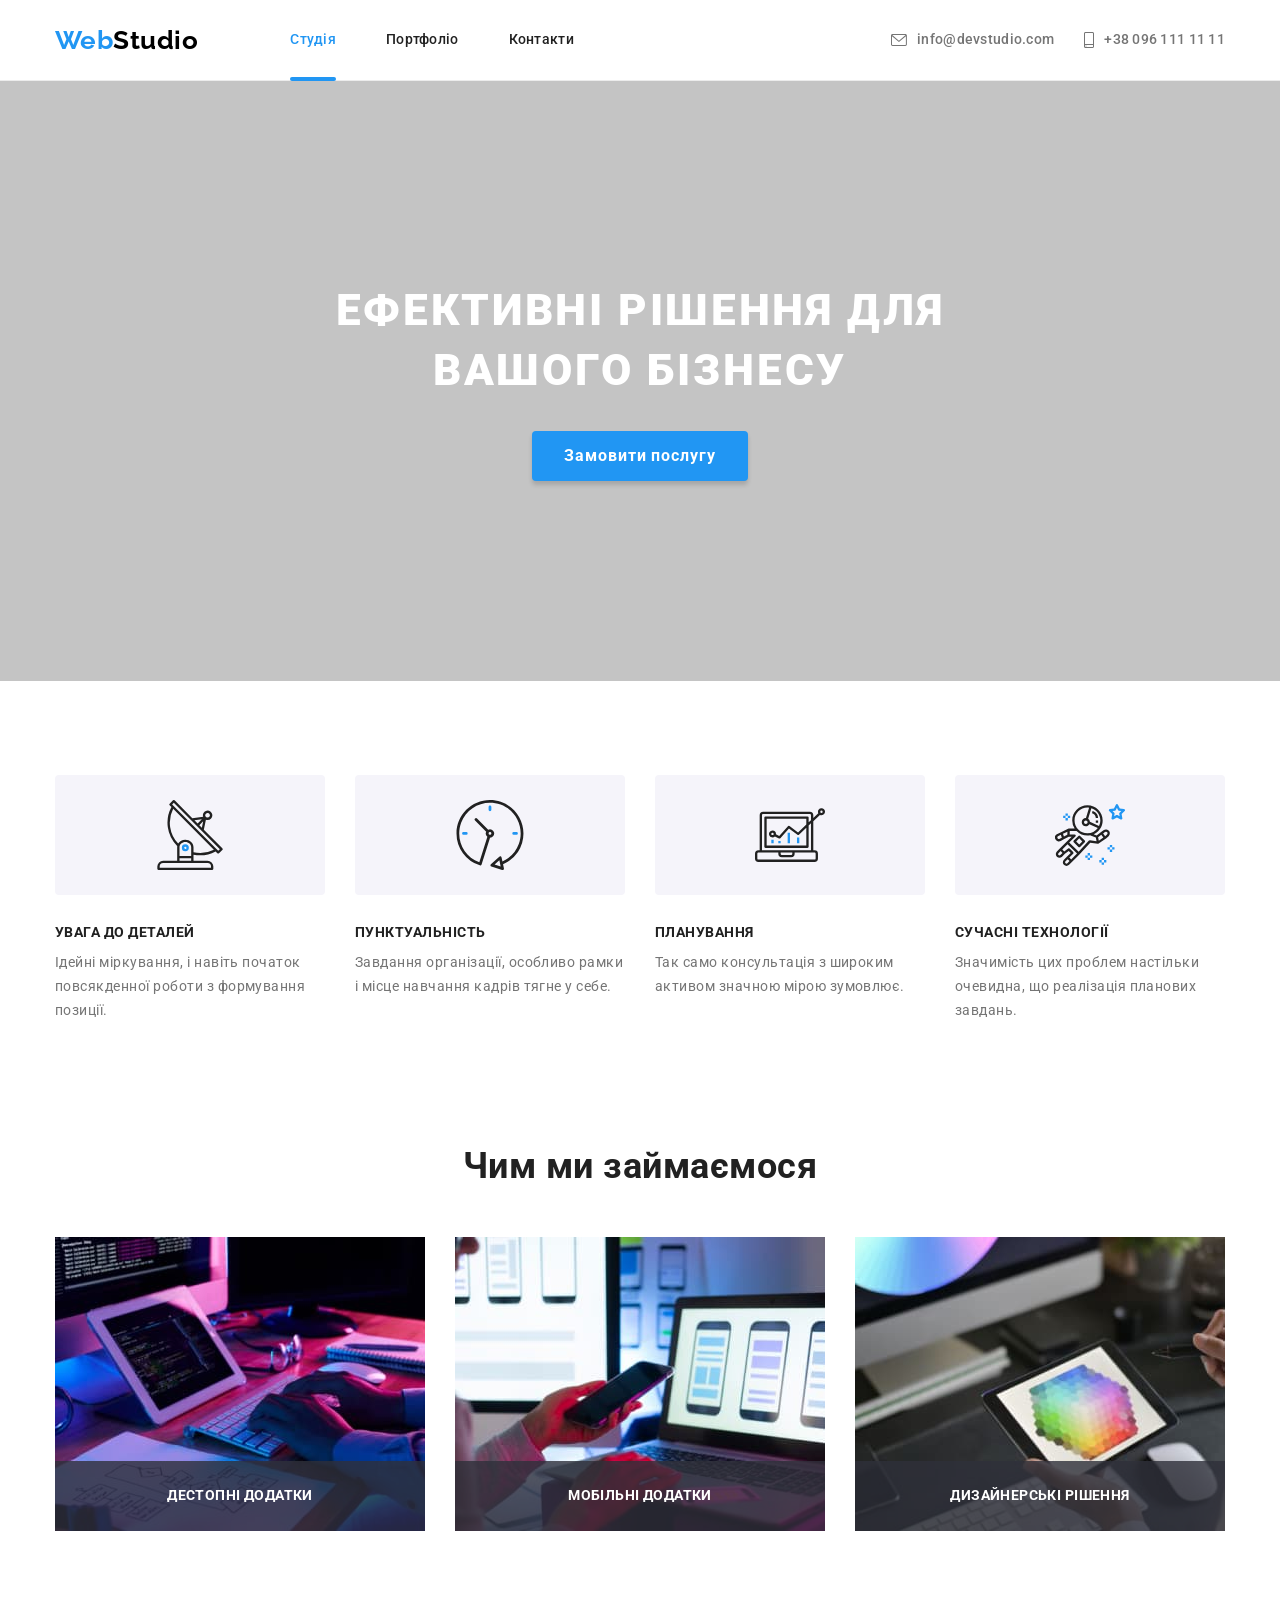
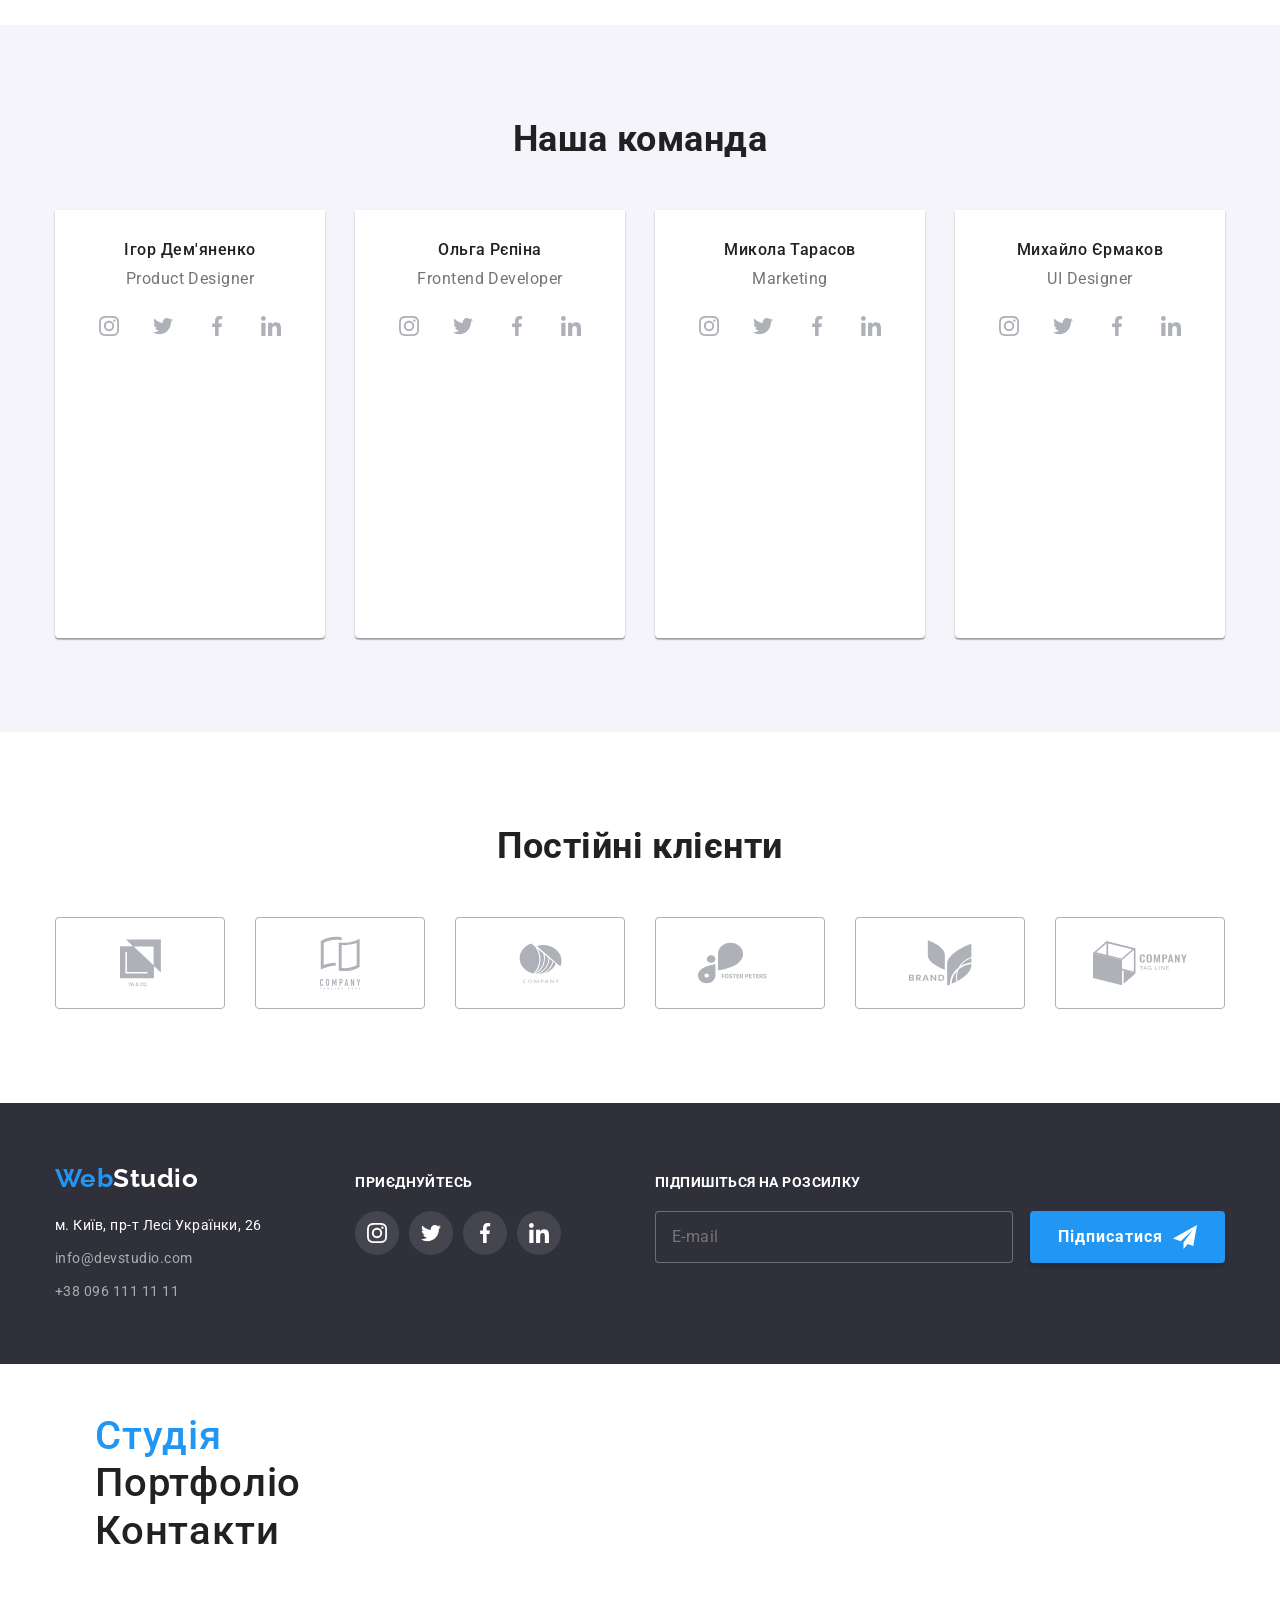
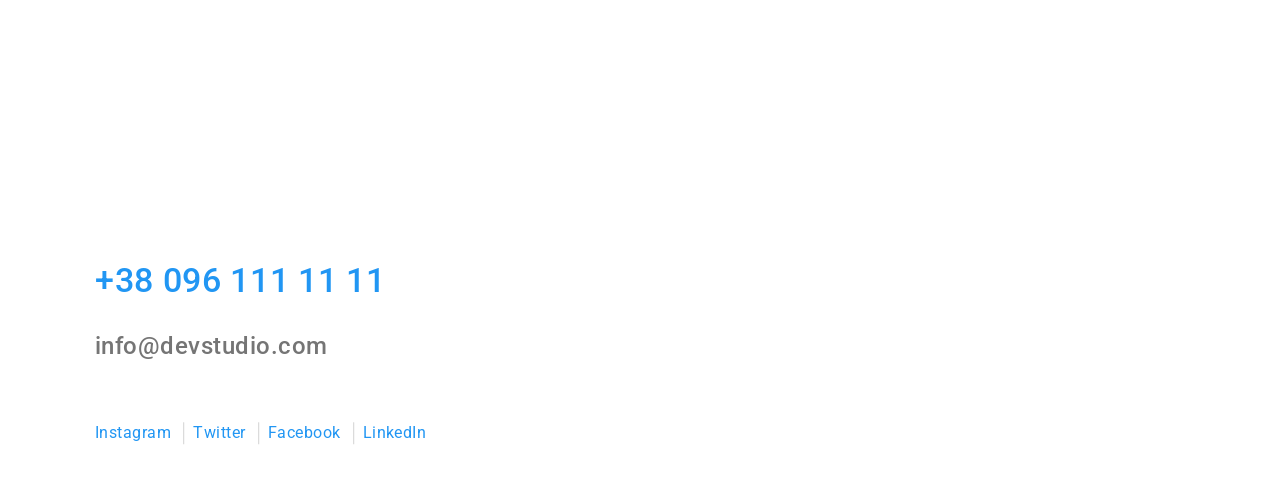
==== commit 0e0014e4: "created MOBILE-MENU" ====
--- a/index.html
+++ b/index.html
@@ -52,9 +52,10 @@
                     </li>
                 </ul>
 
-                <button class="mobile-menu__button-menu">
-                    <svg class="mobile-menu__button-menu__icon">
-                        <use href="./images/icons.svg#mobile-menu"></use>
+                <button class="mobile-menu__button-menu" type="button" mobile-menu-open>
+                    <svg class="mobile-menu__button-menu__icon" aria-label="Mobile menu">
+                        <use class="mobile-menu__open" href="./images/icons.svg#mobile-menu"></use>
+                        <!-- <use class="mobile-menu__close " href="./images/icons.svg#mobile-close"></use> -->
                     </svg>
                 </button>
                 
@@ -413,7 +414,7 @@
     </footer>
 
     <!-- Modal window -->
-    <!-- <div class="backdrop is-hidden" data-modal>
+    <div class="backdrop is-hidden" data-modal>
         <div class="modal">
             <div class="modal__container">
                 <button class="modal__button-close" data-modal-close>
@@ -474,30 +475,66 @@
                 </form>
             </div>
         </div>
-    </div> -->
+    </div>
 
     <!-- Mobile menu -->
-    <div class="mobile-menu">
+    <div class="mobile-menu" mobile-menu>
         <div class="container">
-            <!-- <button class="mobile-menu__button-close" data-modal-close>
-                <svg class="modal__icon-close">
+            <button class="mobile-menu__button-close" type="button" mobile-menu-close>
+                <svg class="mobile-menu__icon-close">
                     <use href="./images/icons.svg#mobile-close"></use>
                 </svg>
-            </button> -->
-            <ul class="mobile-menu__nav">
-                <li class="mobile-menu__item">
-                    <a href=" ./index.html" class="link mobile-menu__link active">Студія</a>
-                </li>
-                <li class="mobile-menu__item">
-                    <a href="./portfolio.html" class="link mobile-menu__link">Портфоліо</a>
-                </li>
-                <li class="mobile-menu__item">
+            </button>
+            <div class="mobile-menu__content">
+                <ul class="mobile-menu__nav">
+                    <li class="mobile-menu__item">
+                        <a href=" ./index.html" class="link mobile-menu__link active">Студія</a>
+                    </li>
+                    <li class="mobile-menu__item">
+                        <a href="./portfolio.html" class="link mobile-menu__link">Портфоліо</a>
+                    </li>
+                    <li class="mobile-menu__item">
                     <a href=" #" class="link mobile-menu__link">Контакти</a>
-                </li>
-            </ul>
+                    </li>
+                </ul>
+                <ul class="mobile-menu__contacts">
+                
+                    <li class="mobile-menu__contacts-item">
+                        <a href="tel:+380961111111" class="mobile-menu__contacts-phone link">
+                        <!-- <svg class="smartphone" width="10" height="16">
+                            <use href="./images/icons.svg#smartphone"></use>
+                        </svg> -->
+                        +38 096 111 11 11
+                        </a>
+                    </li>
+                    <li class="mobile-menu__contacts-item">
+                        <a href="mailto:info@devstudio.com" class="mobile-menu__contacts-mail link ">
+                        <!-- <svg class="envelope" width="16" height="12">
+                            <use href="./images/icons.svg#envelope"></use>
+                        </svg> -->
+                        info@devstudio.com
+                        </a>
+                    </li>
+                </ul>
+                <ul class="mobile-menu__socials">
+                    <li class="mobile-menu__socials-item">
+                        <a href="" class="mobile-menu__socials-link link">Instagram</a>
+                    </li>
+                    <li class="mobile-menu-socials__item">
+                        <a href="" class="mobile-menu__socials-link soclink-before link">Twitter</a>
+                    </li>
+                    <li class="mobile-menu-socials__item">
+                        <a href="" class="mobile-menu__socials-link soclink-before link">Facebook</a>
+                    </li>
+                    <li class="mobile-menu-socials__item">
+                        <a href="" class="mobile-menu__socials-link soclink-before link">LinkedIn</a>
+                    </li>
+                </ul>
+            </div>
         </div>
     </div>
 
+    <script src="./js/mobile-menu.js"></script>
     <script src="./js/modal.js"></script>
 
 </body>
--- a/css/main.min.css
+++ b/css/main.min.css
@@ -1 +1 @@
-.visually-hidden{position:absolute;white-space:nowrap;width:1px;height:1px;overflow:hidden;border:0;padding:0;clip:rect(0 0 0 0);-webkit-clip-path:inset(50%);clip-path:inset(50%);margin:-1px}.active{color:#2196f3}/*! modern-normalize v1.1.0 | MIT License | https://github.com/sindresorhus/modern-normalize */*,::before,::after{box-sizing:border-box}html{-moz-tab-size:4;-o-tab-size:4;tab-size:4}html{line-height:1.15;-webkit-text-size-adjust:100%}body{margin:0}body{font-family:system-ui,-apple-system,"Segoe UI",Roboto,Helvetica,Arial,sans-serif,"Apple Color Emoji","Segoe UI Emoji"}hr{height:0;color:inherit}abbr[title]{-webkit-text-decoration:underline dotted;text-decoration:underline dotted}b,strong{font-weight:bolder}code,kbd,samp,pre{font-family:ui-monospace,SFMono-Regular,Consolas,"Liberation Mono",Menlo,monospace;font-size:1em}small{font-size:80%}sub,sup{font-size:75%;line-height:0;position:relative;vertical-align:baseline}sub{bottom:-0.25em}sup{top:-0.5em}table{text-indent:0;border-color:inherit}button,input,optgroup,select,textarea{font-family:inherit;font-size:100%;line-height:1.15;margin:0}button,select{text-transform:none}button,[type=button],[type=reset],[type=submit]{-webkit-appearance:button}::-moz-focus-inner{border-style:none;padding:0}:-moz-focusring{outline:1px dotted ButtonText}:-moz-ui-invalid{box-shadow:none}legend{padding:0}progress{vertical-align:baseline}::-webkit-inner-spin-button,::-webkit-outer-spin-button{height:auto}[type=search]{-webkit-appearance:textfield;outline-offset:-2px}::-webkit-search-decoration{-webkit-appearance:none}::-webkit-file-upload-button{-webkit-appearance:button;font:inherit}summary{display:list-item}ul,p{list-style:none;margin:0;padding:0}h1,h2,h3{margin:0}.link{text-decoration:none}.section{padding:60px 0}@media screen and (min-width: 1200px){.section{padding-top:94px;padding-bottom:94px}}body{background-color:#fff;color:#757575;font-family:roboto,sans-serif;letter-spacing:.03em;min-width:240px}img{display:block}.logo{display:block;font-family:"Raleway";font-weight:700;font-size:24px;line-height:1.17}.logo-first{color:#2196f3}.logo__header{color:#000}.logo__footer{margin:0 0 20px 0;color:#fff}@media screen and (min-width: 1200px){.logo{font-size:26px;line-height:1.19}}.button{padding:10px 24px;color:#fff;font-family:inherit;font-weight:700;font-size:16px;line-height:1.88;letter-spacing:.06em;cursor:pointer;border-radius:4px;border:none;background-color:#2196f3;box-shadow:0px 4px 4px rgba(0,0,0,.15);transition:background-color 250ms cubic-bezier(0.4, 0, 0.2, 1)}.button:hover,.button:focus{background-color:#188ce8}@media screen and (min-width: 1200px){.button{padding:10px 32px}}.mobile-menu__button-close{display:flex;padding:0;justify-content:center;align-items:center;width:40px;height:40px;position:absolute;top:10px;right:15px;border:none;background-color:rgba(0,0,0,0)}.mobile-menu__button-menu{width:40px;height:40px;top:10px;right:15px;padding:0;border:none;background:none}@media screen and (min-width: 768px){.mobile-menu__button-menu{display:none}}.mobile-menu__button-menu__icon{width:40px;height:40px}.order__button{display:block;margin-left:auto;margin-right:auto}.footer__button{display:flex;align-items:center;margin-left:auto;margin-right:auto;padding:10px 28px}@media screen and (min-width: 1200px){.footer__button{margin:0}}.modal__button{display:block;margin-left:auto;margin-right:auto}.modal__button-close{position:absolute;display:flex;width:30px;height:30px;padding:0;top:8px;right:8px;justify-content:center;align-items:center;cursor:pointer;border-radius:50%;background-color:#fff;border:1px solid rgba(0,0,0,.1)}.modal__icon-close{width:18px;height:18px;transition:fill 250ms cubic-bezier(0.4, 0, 0.2, 1)}.filter__button{padding:6px 22px;color:#212121;background-color:#f5f4fa;font-family:inherit;font-weight:500;font-size:16px;line-height:1.63;cursor:pointer;border:none;border-radius:4px;transition:color 250ms cubic-bezier(0.4, 0, 0.2, 1),background-color 250ms cubic-bezier(0.4, 0, 0.2, 1),box-shadow 250ms cubic-bezier(0.4, 0, 0.2, 1)}.filter__button:hover,.filter__button:focus{color:#fff;background-color:#2196f3;box-shadow:0px 3px 1px rgba(0,0,0,.1),0px 1px 2px rgba(0,0,0,.08),0px 2px 2px rgba(0,0,0,.12)}.social-list{display:flex;justify-content:center;-moz-column-gap:10px;column-gap:10px}.social-list__item{width:44px;height:44px}.social-list__link{display:flex;width:100%;height:100%;justify-content:center;align-items:center;border-radius:50%;fill:#afb1b8;background-color:rgba(255,255,255,.1);transition:background-color 250ms cubic-bezier(0.4, 0, 0.2, 1),fill 250ms cubic-bezier(0.4, 0, 0.2, 1)}.social-list__link:hover,.social-list__link:focus{background-color:#2196f3;fill:#fff}.social-list__icon{width:20px;height:20px}.overlay{height:400px;margin-left:auto;margin-right:auto;padding:118px 0;background-color:#c4c4c4;background-position:center center;background-size:cover;background-repeat:no-repeat}@media screen and (min-width: 1200px){.overlay{max-width:1600px;height:600px;padding:200px 0}}@media screen and (min-width: 768px){.employee-cards{max-width:768px;margin-left:auto;margin-right:auto;display:flex;flex-wrap:wrap;justify-content:center;gap:30px}}@media screen and (min-width: 1200px){.employee-cards{max-width:1200px}}.employee-cards__item{max-width:450px;height:622px;margin-bottom:30px;margin-left:auto;margin-right:auto;background-color:#fff;box-shadow:0px 1px 3px rgba(0,0,0,.12),0px 1px 1px rgba(0,0,0,.14),0px 2px 1px rgba(0,0,0,.2);border-radius:0px 0px 4px 4px}@media screen and (min-width: 768px){.employee-cards__item{margin-bottom:0;width:354px;height:536px}}@media screen and (min-width: 1200px){.employee-cards__item{width:270px;height:428px}}.employee-cards-text{padding:30px 0;text-align:center}.employee-title{margin-bottom:10px;color:#212121;font-weight:500;font-size:16px;line-height:1.19}.employee-description{margin-bottom:16px;color:#757575;font-size:16px;line-height:1.19}.clients__list{display:flex;align-items:center;gap:30px;flex-wrap:wrap;justify-content:center}@media screen and (min-width: 480px){.clients__list{max-width:480px;margin-left:auto;margin-right:auto}}@media screen and (min-width: 768px){.clients__list{max-width:768px;margin-left:auto;margin-right:auto}}@media screen and (min-width: 1200px){.clients__list{max-width:1200px;margin-left:auto;margin-right:auto}}.clients__link{display:flex;justify-content:center;width:210px;height:92px;fill:#afb1b8;border:1px solid #afb1b8;border-radius:4px;transition:color 250ms cubic-bezier(0.4, 0, 0.2, 1),fill 250ms cubic-bezier(0.4, 0, 0.2, 1),border 250ms cubic-bezier(0.4, 0, 0.2, 1)}.clients__link:hover,.clients__link:focus{color:#2196f3;fill:#2196f3;border:1px solid #2196f3}@media screen and (min-width: 1200px){.clients__link{width:170px}}.footer__postal-address{color:#fff;font-style:normal;font-size:14px;line-height:1.71;transition:color 250ms cubic-bezier(0.4, 0, 0.2, 1)}.footer__postal-address:hover,.footer__postal-address:focus{color:#2196f3}.footer__link{color:rgba(255,255,255,.6);font-style:normal;font-size:14px;line-height:1.71;transition:color 250ms cubic-bezier(0.4, 0, 0.2, 1)}.footer__link:hover,.footer__link:focus{color:#2196f3}.footer__item:not(:last-child){margin-bottom:8px}@media screen and (min-width: 1200px){.footer__item:not(:last-child){margin-bottom:9px}}.footer__title{margin-bottom:20px;font-size:14px;font-weight:700;line-height:1.14;letter-spacing:.03em;text-transform:uppercase;color:#fff}.project{flex-basis:calc(33.3333333333% - 30px)}.project__link{display:block;transition:box-shadow 250ms cubic-bezier(0.4, 0, 0.2, 1)}.project__link:hover,.project__link:focus{box-shadow:0px 1px 1px rgba(0,0,0,.12),0px 4px 4px rgba(0,0,0,.06),1px 4px 6px rgba(0,0,0,.16)}.project__link:hover .project__about-text,.project__link:focus .project__about-text{transform:translateY(-100%)}.project__description{padding:20px 24px;border-left:1px solid #eee;border-right:1px solid #eee;border-bottom:1px solid #eee}.project__title{margin-bottom:4px;color:#212121;font-weight:700;font-size:18px;line-height:2;letter-spacing:.06em}.project__text{color:#757575;font-size:16px;line-height:1.88}.project__about{position:relative;width:370px;height:294px;overflow:hidden}.project__about-text{position:absolute;width:100%;height:100%;padding:63px 24px;color:#fff;font-size:18px;line-height:1.56;letter-spacing:.03em;background-color:rgba(33,150,243,.9);transition:transform 250ms cubic-bezier(0.4, 0, 0.2, 1)}.container{min-width:200px;max-width:1200px;margin:0 auto;padding:0 15px}.header{border-bottom:1px solid #ececec}.header__main-nav{display:flex;align-items:center;justify-content:space-between}@media screen and (min-width: 480px){.header__main-nav{-moz-column-gap:87px;column-gap:87px}}@media screen and (min-width: 1200px){.header__main-nav{-moz-column-gap:92px;column-gap:92px}}.header__container{display:flex;align-items:center;justify-content:space-between}@media screen and (min-width: 768px){.header__container{padding:0}}.header__contacts{display:none}@media screen and (min-width: 768px){.header__contacts{display:flex;row-gap:10px;flex-direction:column;align-items:flex-start}}@media screen and (min-width: 1200px){.header__contacts{align-items:center;-moz-column-gap:30px;column-gap:30px;flex-direction:row}}.header__contacts-link{display:flex;align-items:center;color:#757575;fill:#757575;font-weight:500;font-size:12px;line-height:1.17;letter-spacing:.02em;transition:color 250ms cubic-bezier(0.4, 0, 0.2, 1),fill 250ms cubic-bezier(0.4, 0, 0.2, 1)}@media screen and (min-width: 1200px){.header__contacts-link{font-size:14px;line-height:1.14}}.header__contacts-link:hover,.header__contacts-link:focus{color:#2196f3;fill:#2196f3}.header__link{display:block;padding-top:32px;padding-bottom:32px;color:#212121;font-weight:500;font-size:14px;line-height:1.14;letter-spacing:.02em;transition:color 250ms cubic-bezier(0.4, 0, 0.2, 1)}.header__item{position:relative}.header__menu{display:none}.header__menu a:hover,.header__menu a:focus{color:#2196f3}@media screen and (min-width: 768px){.header__menu{display:flex;-moz-column-gap:50px;column-gap:50px;align-items:center}}.header .active::after{content:"";position:absolute;width:100%;height:4px;left:0;bottom:-1px;background-color:#2196f3;border-radius:2px}.envelope,.smartphone{margin-right:10px}.order-service{text-align:center}.main__title{max-width:360px;margin:0 auto 30px;color:#fff;font-weight:900;font-size:26px;line-height:1.62;letter-spacing:.06em;text-transform:uppercase}@media screen and (min-width: 1200px){.main__title{max-width:696px;font-size:44px;line-height:1.36}}@media screen and (min-width: 768px){.features{max-width:768px;margin-left:auto;margin-right:auto}}@media screen and (min-width: 1200px){.features{min-width:1200px}}@media screen and (min-width: 768px){.features__list{display:flex;align-items:center;gap:30px;flex-wrap:wrap;justify-content:center}}@media screen and (min-width: 1200px){.features__list{flex-wrap:nowrap;align-items:normal;justify-content:normal}}.feauteres__icons{width:70px;height:70px}.features__background{display:flex;justify-content:center;align-items:center;height:120px;margin-bottom:30px;background-color:#f5f4fa;border-radius:4px}.feature-title{margin-bottom:10px;color:#212121;font-weight:700;font-size:14px;line-height:1.14;text-transform:uppercase;text-align:center}@media screen and (min-width: 768px){.feature-title{text-align:start}}.features__item{width:100%;margin-bottom:30px}@media screen and (min-width: 768px){.features__item{width:354px}}@media screen and (min-width: 1200px){.features__item{width:270px}}.feature-description{font-size:14px;line-height:1.7}.services{display:none;padding-top:0}.services__title{margin-bottom:50px;color:#212121;font-weight:700;font-size:36px;line-height:1.14;text-align:center}.services__subtitle{position:absolute;bottom:0;width:370px;padding:27px 0;font-size:14px;line-height:1.14;text-align:center;letter-spacing:.03em;text-transform:uppercase;color:#fff;background:rgba(47,48,58,.8)}.services__list{display:flex;align-items:center;-moz-column-gap:30px;column-gap:30px}.services__item{position:relative}@media screen and (min-width: 1200px){.services{display:block}}.team{background-color:#f5f4fa}.team__title{margin-bottom:30px;color:#212121;font-weight:700;font-size:28px;line-height:1.18;text-align:center}@media screen and (min-width: 1200px){.team__title{font-size:36px;line-height:1.14;margin-bottom:50px}}.team img{max-width:450px}.clients__title{margin-bottom:30px;color:#212121;font-weight:700;font-size:24px;line-height:1.18;text-align:center}@media screen and (min-width: 1200px){.clients__title{margin-bottom:50px;font-size:36px;line-height:1.14}}.filter__list{display:flex;max-width:326px;margin-left:auto;margin-right:auto;margin-bottom:40px;-moz-column-gap:8px;column-gap:8px;row-gap:15px;flex-wrap:wrap;align-items:center;justify-content:center}@media screen and (min-width: 768px){.filter__list{max-width:768px;margin-bottom:30px}}@media screen and (min-width: 1200px){.filter__list{max-width:1200px;margin-bottom:48px}}.gallery{display:flex;align-items:center;flex-wrap:wrap;gap:30px}.footer{padding-top:60px;padding-bottom:60px;background-color:#2f303a}.footer__container{-moz-column-gap:70px;column-gap:70px;text-align:center;justify-content:space-between;align-items:baseline}@media screen and (min-width: 768px){.footer__container{max-width:768px;margin-left:auto;margin-right:auto;display:flex;flex-wrap:wrap;justify-content:space-around}}@media screen and (min-width: 1200px){.footer__container{max-width:1200px;text-align:start;margin:0;display:flex;flex-wrap:nowrap;justify-content:space-between;align-items:baseline}}.footer .social-list__link{fill:#fff}.footer__post{margin-bottom:60px}@media screen and (min-width: 1200px){.footer__post{margin-bottom:0}}.footer__join{margin-bottom:60px}@media screen and (min-width: 1200px){.footer__join{margin-bottom:0}}.modal__form-field{display:flex;flex-direction:column;height:58px;margin-bottom:10px}.modal__form-label{margin-bottom:4px;font-size:12px;line-height:.86;letter-spacing:.01em;color:#757575}.modal__wrop{position:relative}.modal__form-input{width:100%;height:40px;padding-left:42px}.modal__form-icon{position:absolute;width:18px;height:18px;top:50%;left:12px;transform:translateY(-50%);transition:color 250ms cubic-bezier(0.4, 0, 0.2, 1),fill 250ms cubic-bezier(0.4, 0, 0.2, 1),border 250ms cubic-bezier(0.4, 0, 0.2, 1)}.modal__form-input,.modal__form-textarea{border:1px solid rgba(33,33,33,.2);border-radius:4px;transition:border 250ms cubic-bezier(0.4, 0, 0.2, 1)}.modal__form-comment{display:flex;flex-direction:column;margin-bottom:20px}.modal__form-textarea{height:120px;padding:12px 16px;resize:none}.modal__form-textarea::-moz-placeholder{font-family:inherit;font-size:12px;line-height:1.17;letter-spacing:.01em;color:rgba(117,117,117,.5)}.modal__form-textarea:-ms-input-placeholder{font-family:inherit;font-size:12px;line-height:1.17;letter-spacing:.01em;color:rgba(117,117,117,.5)}.modal__form-textarea::placeholder{font-family:inherit;font-size:12px;line-height:1.17;letter-spacing:.01em;color:rgba(117,117,117,.5)}:active,:hover,:focus{outline:0;outline-offset:0}.modal__icon-close:hover,.modal__button-close:focus,.modal__form-input:hover,.modal__form-input:hover+.modal__form-icon,.modal__form-input:focus,.modal__form-input:focus+.modal__form-icon,.modal__form-textarea:hover,.modal__form-textarea:focus{cursor:pointer;border-color:#2196f3;fill:#2196f3}.modal__form-check{margin-bottom:30px;text-align:center}.modal__check{-webkit-appearance:none;-moz-appearance:none;appearance:none}.modal__check:checked+.modal__icon-check{fill:#fff;background-color:#2196f3;border-color:#2196f3}.modal__icon-check{margin-right:8px;vertical-align:middle;border:2px solid #212121;border-radius:2px;fill:rgba(0,0,0,0);transition:color 250ms cubic-bezier(0.4, 0, 0.2, 1),fill 250ms cubic-bezier(0.4, 0, 0.2, 1),border 250ms cubic-bezier(0.4, 0, 0.2, 1)}.modal__form-agreement{display:inline-block;font-size:14px;line-height:1.71;letter-spacing:.03em;color:#757575}.terms-agreement{color:#2196f3}@media screen and (min-width: 768px){.footer__form-subscribe{width:450px}}@media screen and (min-width: 1200px){.footer__form-subscribe{width:570px}}.footer__form-wrop{margin-left:auto;margin-right:auto}@media screen and (min-width: 1200px){.footer__form-wrop{display:flex;-moz-column-gap:12px;column-gap:12px;justify-content:space-between}}.footer__form-input{width:100%;max-width:450px;margin-bottom:20px;padding:15px 16px;font-size:16px;line-height:1.25;letter-spacing:.03em;color:var(--footer-contact-color);background-color:#2f303a;border:1px solid rgba(255,255,255,.3);border-radius:4px}@media screen and (min-width: 1200px){.footer__form-input{width:358px;margin-bottom:0}}.icon-subscribe{fill:#fff;margin-left:10px}.backdrop{position:fixed;width:100%;height:100%;top:0;background-color:rgba(0,0,0,.2);transition:opacity 250ms linear,visibility 250ms linear,transform 250ms linear}.backdrop.is-hidden{visibility:hidden;opacity:0;pointer-events:none;transform:scale(2)}.modal{display:flex;padding:20px 0;height:100%;align-content:center;justify-content:center;align-items:center}.modal__container{position:relative;max-width:528px;width:100%;max-height:581px;height:100%;background-color:#fff;border-radius:4px;overflow-y:auto;padding:40px}.modal__title{margin-bottom:12px;font-size:20px;line-height:1.15;text-align:center;letter-spacing:.03em;color:#212121}.mobile-menu{outline:solid red;display:none;background:gray;position:fixed;top:0;left:0;width:100%}/*# sourceMappingURL=main.min.css.map */+.visually-hidden{position:absolute;white-space:nowrap;width:1px;height:1px;overflow:hidden;border:0;padding:0;clip:rect(0 0 0 0);-webkit-clip-path:inset(50%);clip-path:inset(50%);margin:-1px}.mobile-menu.is-open{display:block;opacity:1;visibility:visible;pointer-events:auto}/*! modern-normalize v1.1.0 | MIT License | https://github.com/sindresorhus/modern-normalize */*,::before,::after{box-sizing:border-box}html{-moz-tab-size:4;-o-tab-size:4;tab-size:4}html{line-height:1.15;-webkit-text-size-adjust:100%}body{margin:0}body{font-family:system-ui,-apple-system,"Segoe UI",Roboto,Helvetica,Arial,sans-serif,"Apple Color Emoji","Segoe UI Emoji"}hr{height:0;color:inherit}abbr[title]{-webkit-text-decoration:underline dotted;text-decoration:underline dotted}b,strong{font-weight:bolder}code,kbd,samp,pre{font-family:ui-monospace,SFMono-Regular,Consolas,"Liberation Mono",Menlo,monospace;font-size:1em}small{font-size:80%}sub,sup{font-size:75%;line-height:0;position:relative;vertical-align:baseline}sub{bottom:-0.25em}sup{top:-0.5em}table{text-indent:0;border-color:inherit}button,input,optgroup,select,textarea{font-family:inherit;font-size:100%;line-height:1.15;margin:0}button,select{text-transform:none}button,[type=button],[type=reset],[type=submit]{-webkit-appearance:button}::-moz-focus-inner{border-style:none;padding:0}:-moz-focusring{outline:1px dotted ButtonText}:-moz-ui-invalid{box-shadow:none}legend{padding:0}progress{vertical-align:baseline}::-webkit-inner-spin-button,::-webkit-outer-spin-button{height:auto}[type=search]{-webkit-appearance:textfield;outline-offset:-2px}::-webkit-search-decoration{-webkit-appearance:none}::-webkit-file-upload-button{-webkit-appearance:button;font:inherit}summary{display:list-item}ul,p{list-style:none;margin:0;padding:0}h1,h2,h3{margin:0}.link{text-decoration:none}.section{padding:60px 0}@media screen and (min-width: 1200px){.section{padding-top:94px;padding-bottom:94px}}body{background-color:#fff;color:#757575;font-family:roboto,sans-serif;letter-spacing:.03em;min-width:240px}img{display:block}.logo{display:block;font-family:"Raleway";font-weight:700;font-size:24px;line-height:1.17}.logo-first{color:#2196f3}.logo__header{color:#000}.logo__footer{margin:0 0 20px 0;color:#fff}@media screen and (min-width: 1200px){.logo{font-size:26px;line-height:1.19}}.button{padding:10px 24px;color:#fff;font-family:inherit;font-weight:700;font-size:16px;line-height:1.88;letter-spacing:.06em;cursor:pointer;border-radius:4px;border:none;background-color:#2196f3;box-shadow:0px 4px 4px rgba(0,0,0,.15);transition:background-color 250ms cubic-bezier(0.4, 0, 0.2, 1)}.button:hover,.button:focus{background-color:#188ce8}@media screen and (min-width: 1200px){.button{padding:10px 32px}}.mobile-menu__button-menu{width:40px;height:40px;top:10px;right:15px;padding:0;border:none;background:none}.mobile-menu__button-menu:hover,.mobile-menu__button-menu:focus{cursor:pointer;border-color:#2196f3;fill:#2196f3}.mobile-menu__button-menu .mobile-menu__close{display:none}.mobile-menu__button-menu.is-open .mobile-menu__close{display:block}.mobile-menu__button-menu.is-open .mobile-menu__open{display:none}@media screen and (min-width: 768px){.mobile-menu__button-menu{display:none}}.mobile-menu__button-menu__icon{width:40px;height:40px}.mobile-menu__button-close{position:absolute;display:flex;width:40px;height:40px;padding:0;top:8px;right:8px;justify-content:center;align-items:center;background-color:rgba(0,0,0,0);border:none}.mobile-menu__button-close:hover,.mobile-menu__button-close:focus{cursor:pointer;border-color:#2196f3;fill:#2196f3}@media screen and (min-width: 768px){.mobile-menu__button-close{display:none}}.order__button{display:block;margin-left:auto;margin-right:auto}.footer__button{display:flex;align-items:center;margin-left:auto;margin-right:auto;padding:10px 28px}@media screen and (min-width: 1200px){.footer__button{margin:0}}.modal__button{display:block;margin-left:auto;margin-right:auto}.modal__button-close{position:absolute;display:flex;width:30px;height:30px;padding:0;top:8px;right:8px;justify-content:center;align-items:center;cursor:pointer;border-radius:50%;background-color:#fff;border:1px solid rgba(0,0,0,.1)}.modal__icon-close{width:18px;height:18px;transition:fill 250ms cubic-bezier(0.4, 0, 0.2, 1)}.filter__button{padding:6px 22px;color:#212121;background-color:#f5f4fa;font-family:inherit;font-weight:500;font-size:16px;line-height:1.63;cursor:pointer;border:none;border-radius:4px;transition:color 250ms cubic-bezier(0.4, 0, 0.2, 1),background-color 250ms cubic-bezier(0.4, 0, 0.2, 1),box-shadow 250ms cubic-bezier(0.4, 0, 0.2, 1)}.filter__button:hover,.filter__button:focus{color:#fff;background-color:#2196f3;box-shadow:0px 3px 1px rgba(0,0,0,.1),0px 1px 2px rgba(0,0,0,.08),0px 2px 2px rgba(0,0,0,.12)}.social-list{display:flex;justify-content:center;-moz-column-gap:10px;column-gap:10px}.social-list__item{width:44px;height:44px}.social-list__link{display:flex;width:100%;height:100%;justify-content:center;align-items:center;border-radius:50%;fill:#afb1b8;background-color:rgba(255,255,255,.1);transition:background-color 250ms cubic-bezier(0.4, 0, 0.2, 1),fill 250ms cubic-bezier(0.4, 0, 0.2, 1)}.social-list__link:hover,.social-list__link:focus{background-color:#2196f3;fill:#fff}.social-list__icon{width:20px;height:20px}.overlay{height:400px;margin-left:auto;margin-right:auto;padding:118px 0;background-color:#c4c4c4;background-position:center center;background-size:cover;background-repeat:no-repeat}@media screen and (min-width: 1200px){.overlay{max-width:1600px;height:600px;padding:200px 0}}@media screen and (min-width: 768px){.employee-cards{max-width:768px;margin-left:auto;margin-right:auto;display:flex;flex-wrap:wrap;justify-content:center;gap:30px}}@media screen and (min-width: 1200px){.employee-cards{max-width:1200px}}.employee-cards__item{max-width:450px;height:622px;margin-bottom:30px;margin-left:auto;margin-right:auto;background-color:#fff;box-shadow:0px 1px 3px rgba(0,0,0,.12),0px 1px 1px rgba(0,0,0,.14),0px 2px 1px rgba(0,0,0,.2);border-radius:0px 0px 4px 4px}@media screen and (min-width: 768px){.employee-cards__item{margin-bottom:0;width:354px;height:536px}}@media screen and (min-width: 1200px){.employee-cards__item{width:270px;height:428px}}.employee-cards-text{padding:30px 0;text-align:center}.employee-title{margin-bottom:10px;color:#212121;font-weight:500;font-size:16px;line-height:1.19}.employee-description{margin-bottom:16px;color:#757575;font-size:16px;line-height:1.19}.clients__list{display:flex;align-items:center;gap:30px;flex-wrap:wrap;justify-content:center}@media screen and (min-width: 480px){.clients__list{max-width:480px;margin-left:auto;margin-right:auto}}@media screen and (min-width: 768px){.clients__list{max-width:768px;margin-left:auto;margin-right:auto}}@media screen and (min-width: 1200px){.clients__list{max-width:1200px;margin-left:auto;margin-right:auto}}.clients__link{display:flex;justify-content:center;width:210px;height:92px;fill:#afb1b8;border:1px solid #afb1b8;border-radius:4px;transition:color 250ms cubic-bezier(0.4, 0, 0.2, 1),fill 250ms cubic-bezier(0.4, 0, 0.2, 1),border 250ms cubic-bezier(0.4, 0, 0.2, 1)}.clients__link:hover,.clients__link:focus{color:#2196f3;fill:#2196f3;border:1px solid #2196f3}@media screen and (min-width: 1200px){.clients__link{width:170px}}.footer__postal-address{color:#fff;font-style:normal;font-size:14px;line-height:1.71;transition:color 250ms cubic-bezier(0.4, 0, 0.2, 1)}.footer__postal-address:hover,.footer__postal-address:focus{color:#2196f3}.footer__link{color:rgba(255,255,255,.6);font-style:normal;font-size:14px;line-height:1.71;transition:color 250ms cubic-bezier(0.4, 0, 0.2, 1)}.footer__link:hover,.footer__link:focus{color:#2196f3}.footer__item:not(:last-child){margin-bottom:8px}@media screen and (min-width: 1200px){.footer__item:not(:last-child){margin-bottom:9px}}.footer__title{margin-bottom:20px;font-size:14px;font-weight:700;line-height:1.14;letter-spacing:.03em;text-transform:uppercase;color:#fff}.project{max-width:450px;margin-left:auto;margin-right:auto;overflow-y:hidden}.project:not(:last-child){margin-bottom:30px}@media screen and (min-width: 768px){.project{width:354px;height:440px;margin-left:initial;margin-right:auto}}@media screen and (min-width: 1200px){.project{width:370px}}.project__link{display:block;transition:box-shadow 250ms cubic-bezier(0.4, 0, 0.2, 1)}.project__link:hover,.project__link:focus{box-shadow:0px 1px 1px rgba(0,0,0,.12),0px 4px 4px rgba(0,0,0,.06),1px 4px 6px rgba(0,0,0,.16)}.project__link:hover .project__about-text,.project__link:focus .project__about-text{transform:translateY(-100%)}.project__description{padding:20px 24px;border-left:1px solid #eee;border-right:1px solid #eee;border-bottom:1px solid #eee}.project__title{margin-bottom:4px;color:#212121;font-weight:700;font-size:18px;line-height:2;letter-spacing:.06em}.project__text{color:#757575;font-size:16px;line-height:1.88}.project__about{position:relative;height:294px;overflow:hidden}.project__about-text{position:absolute;width:100%;height:100%;padding:77px 24px;overflow:auto;color:#fff;font-size:18px;line-height:1.56;letter-spacing:.03em;background-color:rgba(33,150,243,.9);transition:transform 250ms cubic-bezier(0.4, 0, 0.2, 1)}@media screen and (min-width: 768px){.project__about-text{padding:49px 24px}}.container{min-width:200px;max-width:1200px;margin:0 auto;padding:0 15px}.header{border-bottom:1px solid #ececec}.header__main-nav{display:flex;align-items:center;justify-content:space-between}@media screen and (min-width: 480px){.header__main-nav{-moz-column-gap:87px;column-gap:87px}}@media screen and (min-width: 1200px){.header__main-nav{-moz-column-gap:92px;column-gap:92px}}.header__container{display:flex;align-items:center;justify-content:space-between}@media screen and (min-width: 768px){.header__container{padding:0}}.header__contacts{display:none}@media screen and (min-width: 768px){.header__contacts{display:flex;row-gap:10px;flex-direction:column;align-items:flex-start}}@media screen and (min-width: 1200px){.header__contacts{align-items:center;-moz-column-gap:30px;column-gap:30px;flex-direction:row}}.header__contacts-link{display:flex;align-items:center;color:#757575;fill:#757575;font-weight:500;font-size:12px;line-height:1.17;letter-spacing:.02em;transition:color 250ms cubic-bezier(0.4, 0, 0.2, 1),fill 250ms cubic-bezier(0.4, 0, 0.2, 1)}@media screen and (min-width: 1200px){.header__contacts-link{font-size:14px;line-height:1.14}}.header__contacts-link:hover,.header__contacts-link:focus{color:#2196f3;fill:#2196f3}.header__link{display:block;padding-top:32px;padding-bottom:32px;color:#212121;font-weight:500;font-size:14px;line-height:1.14;letter-spacing:.02em;transition:color 250ms cubic-bezier(0.4, 0, 0.2, 1)}.header__item{position:relative}.header__menu{display:none}.header__menu a:hover,.header__menu a:focus{color:#2196f3}@media screen and (min-width: 768px){.header__menu{display:flex;-moz-column-gap:50px;column-gap:50px;align-items:center}}.header .active::after{content:"";position:absolute;width:100%;height:4px;left:0;bottom:-1px;background-color:#2196f3;border-radius:2px}.envelope,.smartphone{margin-right:10px}.order-service{text-align:center}.main__title{max-width:360px;margin:0 auto 30px;color:#fff;font-weight:900;font-size:26px;line-height:1.62;letter-spacing:.06em;text-transform:uppercase}@media screen and (min-width: 1200px){.main__title{max-width:696px;font-size:44px;line-height:1.36}}@media screen and (min-width: 768px){.features{max-width:768px;margin-left:auto;margin-right:auto}}@media screen and (min-width: 1200px){.features{min-width:1200px}}@media screen and (min-width: 768px){.features__list{display:flex;align-items:center;gap:30px;flex-wrap:wrap;justify-content:center}}@media screen and (min-width: 1200px){.features__list{flex-wrap:nowrap;align-items:normal;justify-content:normal}}.feauteres__icons{width:70px;height:70px}.features__background{display:flex;justify-content:center;align-items:center;height:120px;margin-bottom:30px;background-color:#f5f4fa;border-radius:4px}.feature-title{margin-bottom:10px;color:#212121;font-weight:700;font-size:14px;line-height:1.14;text-transform:uppercase;text-align:center}@media screen and (min-width: 768px){.feature-title{text-align:start}}.features__item{width:100%;margin-bottom:30px}@media screen and (min-width: 768px){.features__item{width:354px}}@media screen and (min-width: 1200px){.features__item{width:270px}}.feature-description{font-size:14px;line-height:1.7}.services{display:none;padding-top:0}.services__title{margin-bottom:50px;color:#212121;font-weight:700;font-size:36px;line-height:1.14;text-align:center}.services__subtitle{position:absolute;bottom:0;width:370px;padding:27px 0;font-size:14px;line-height:1.14;text-align:center;letter-spacing:.03em;text-transform:uppercase;color:#fff;background:rgba(47,48,58,.8)}.services__list{display:flex;align-items:center;-moz-column-gap:30px;column-gap:30px}.services__item{position:relative}@media screen and (min-width: 1200px){.services{display:block}}.team{background-color:#f5f4fa}.team__title{margin-bottom:30px;color:#212121;font-weight:700;font-size:28px;line-height:1.18;text-align:center}@media screen and (min-width: 1200px){.team__title{font-size:36px;line-height:1.14;margin-bottom:50px}}.team img{max-width:450px}.clients__title{margin-bottom:30px;color:#212121;font-weight:700;font-size:24px;line-height:1.18;text-align:center}@media screen and (min-width: 1200px){.clients__title{margin-bottom:50px;font-size:36px;line-height:1.14}}.filter__list{display:flex;max-width:326px;margin-left:auto;margin-right:auto;margin-bottom:40px;-moz-column-gap:8px;column-gap:8px;row-gap:15px;flex-wrap:wrap;align-items:center;justify-content:center}@media screen and (min-width: 768px){.filter__list{max-width:768px;margin-bottom:30px}}@media screen and (min-width: 1200px){.filter__list{max-width:1200px;margin-bottom:48px}}@media screen and (min-width: 768px){.gallery{display:flex;max-width:738px;margin-left:auto;margin-right:auto;flex-wrap:wrap;justify-content:center;gap:30px}}@media screen and (min-width: 1200px){.gallery{max-width:1200px}}.footer{padding-top:60px;padding-bottom:60px;background-color:#2f303a}.footer__container{-moz-column-gap:70px;column-gap:70px;text-align:center;justify-content:space-between;align-items:baseline}@media screen and (min-width: 768px){.footer__container{max-width:768px;margin-left:auto;margin-right:auto;display:flex;flex-wrap:wrap;justify-content:space-around}}@media screen and (min-width: 1200px){.footer__container{max-width:1200px;text-align:start;margin:0;display:flex;flex-wrap:nowrap;justify-content:space-between;align-items:baseline}}.footer .social-list__link{fill:#fff}.footer__post{margin-bottom:60px}@media screen and (min-width: 1200px){.footer__post{margin-bottom:0}}.footer__join{margin-bottom:60px}@media screen and (min-width: 1200px){.footer__join{margin-bottom:0}}.modal__form-field{display:flex;flex-direction:column;height:58px;margin-bottom:10px}.modal__form-label{margin-bottom:4px;font-size:12px;line-height:.86;letter-spacing:.01em;color:#757575}.modal__wrop{position:relative}.modal__form-input{width:100%;height:40px;padding-left:42px}.modal__form-icon{position:absolute;width:18px;height:18px;top:50%;left:12px;transform:translateY(-50%);transition:color 250ms cubic-bezier(0.4, 0, 0.2, 1),fill 250ms cubic-bezier(0.4, 0, 0.2, 1),border 250ms cubic-bezier(0.4, 0, 0.2, 1)}.modal__form-input,.modal__form-textarea{border:1px solid rgba(33,33,33,.2);border-radius:4px;transition:border 250ms cubic-bezier(0.4, 0, 0.2, 1)}.modal__form-comment{display:flex;flex-direction:column;margin-bottom:20px}.modal__form-textarea{height:120px;padding:12px 16px;resize:none}.modal__form-textarea::-moz-placeholder{font-family:inherit;font-size:12px;line-height:1.17;letter-spacing:.01em;color:rgba(117,117,117,.5)}.modal__form-textarea:-ms-input-placeholder{font-family:inherit;font-size:12px;line-height:1.17;letter-spacing:.01em;color:rgba(117,117,117,.5)}.modal__form-textarea::placeholder{font-family:inherit;font-size:12px;line-height:1.17;letter-spacing:.01em;color:rgba(117,117,117,.5)}:active,:hover,:focus{outline:0;outline-offset:0}.modal__icon-close:hover,.modal__button-close:focus,.modal__form-input:hover,.modal__form-input:hover+.modal__form-icon,.modal__form-input:focus,.modal__form-input:focus+.modal__form-icon,.modal__form-textarea:hover,.modal__form-textarea:focus{cursor:pointer;border-color:#2196f3;fill:#2196f3}.modal__form-check{margin-bottom:30px;text-align:center}.modal__check{-webkit-appearance:none;-moz-appearance:none;appearance:none}.modal__check:checked+.modal__icon-check{fill:#fff;background-color:#2196f3;border-color:#2196f3}.modal__icon-check{margin-right:8px;vertical-align:middle;border:2px solid #212121;border-radius:2px;fill:rgba(0,0,0,0);transition:color 250ms cubic-bezier(0.4, 0, 0.2, 1),fill 250ms cubic-bezier(0.4, 0, 0.2, 1),border 250ms cubic-bezier(0.4, 0, 0.2, 1)}.modal__form-agreement{display:inline-block;font-size:14px;line-height:1.71;letter-spacing:.03em;color:#757575}.terms-agreement{color:#2196f3}@media screen and (min-width: 768px){.footer__form-subscribe{width:450px}}@media screen and (min-width: 1200px){.footer__form-subscribe{width:570px}}.footer__form-wrop{margin-left:auto;margin-right:auto}@media screen and (min-width: 1200px){.footer__form-wrop{display:flex;-moz-column-gap:12px;column-gap:12px;justify-content:space-between}}.footer__form-input{width:100%;max-width:450px;margin-bottom:20px;padding:15px 16px;font-size:16px;line-height:1.25;letter-spacing:.03em;color:var(--footer-contact-color);background-color:#2f303a;border:1px solid rgba(255,255,255,.3);border-radius:4px}@media screen and (min-width: 1200px){.footer__form-input{width:358px;margin-bottom:0}}.icon-subscribe{fill:#fff;margin-left:10px}.backdrop{position:fixed;width:100%;height:100%;top:0;background-color:rgba(0,0,0,.2);transition:opacity 250ms linear,visibility 250ms linear,transform 250ms linear}.backdrop.is-hidden{visibility:hidden;opacity:0;pointer-events:none;transform:scale(2)}.modal{display:flex;padding:20px 0;height:100%;align-content:center;justify-content:center;align-items:center}.modal__container{position:relative;max-width:528px;width:100%;max-height:581px;height:100%;background-color:#fff;border-radius:4px;overflow-y:auto;padding:40px}.modal__title{margin-bottom:12px;font-size:20px;line-height:1.15;text-align:center;letter-spacing:.03em;color:#212121}@media screen and (max-width: 767px){.mobile-menu{outline:solid red;display:none;width:100%;height:100%;background:#fff;position:fixed;top:0;left:0;width:100%}.mobile-menu__icon-close{width:40px;height:40px}.mobile-menu__item:not(:last-child){margin-bottom:32px}}@media screen and (max-width: 767px)and (min-width: 768px){.mobile-menu{display:none}}.mobile-menu__nav{top:0;left:0;width:100%;margin-bottom:306px;font-weight:500;font-size:40px;line-height:1.18;letter-spacing:.02em}.mobile-menu__nav .mobile-menu__link:focus,.mobile-menu__nav .mobile-menu__link:focus{cursor:pointer;border-color:#2196f3;color:#2196f3}.mobile-menu__content{padding:48px 40px}.mobile-menu__link{color:#212121}.mobile-menu__contacts{margin-bottom:64px}.mobile-menu__contacts-item:first-child{margin-bottom:32px}.mobile-menu__contacts-mail{color:#757575;font-weight:500;font-size:24px;line-height:1.17;letter-spacing:.02em}.mobile-menu__contacts-phone{color:#2196f3;font-weight:500;font-size:34px;line-height:1.18;letter-spacing:.02em}.mobile-menu__socials{display:flex;justify-content:flex-start;align-items:center;flex-wrap:wrap;-moz-column-gap:10px;column-gap:10px}.mobile-menu__socials-link{color:#2196f3;display:flex}.soclink-before::before{content:"";display:inline-block;width:22px;margin-right:-10px;border-bottom:1px solid rgba(33,33,33,.2);transform:rotate(90deg)}.active{color:#2196f3}/*# sourceMappingURL=main.min.css.map */
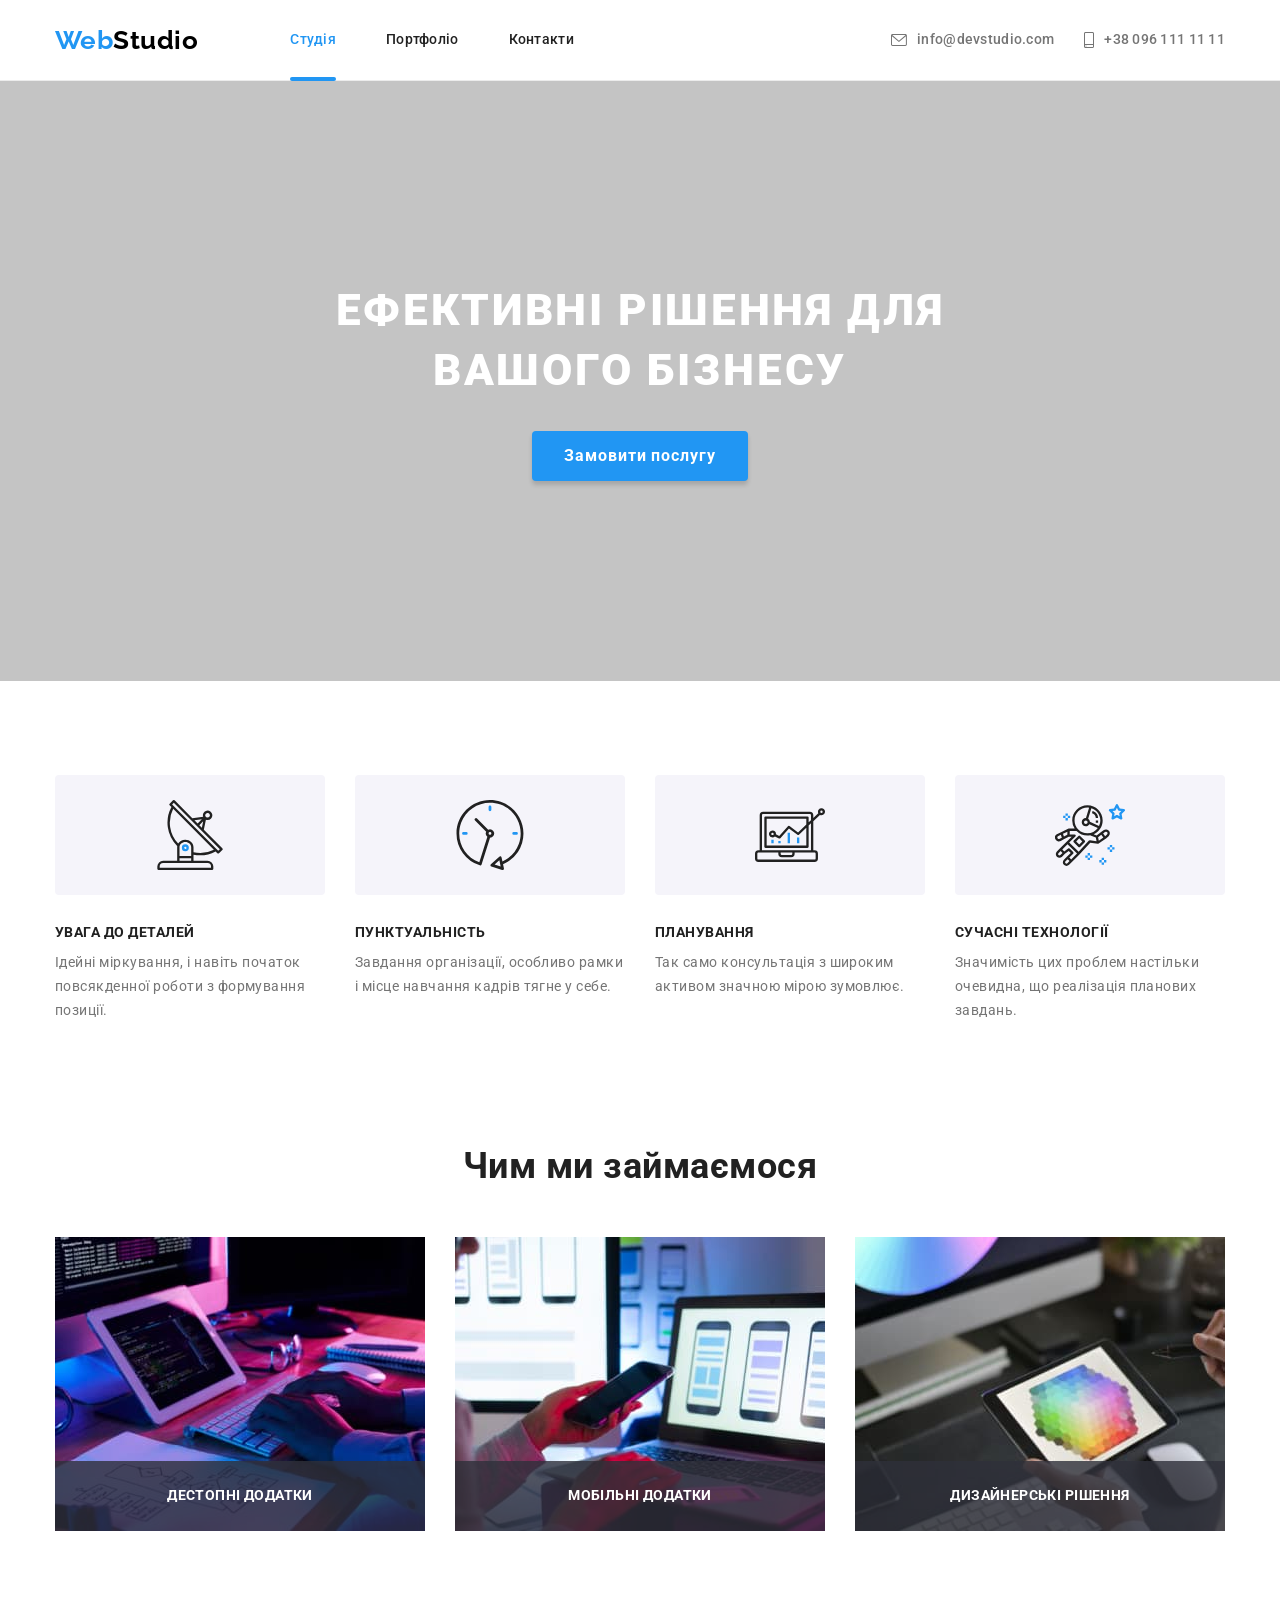
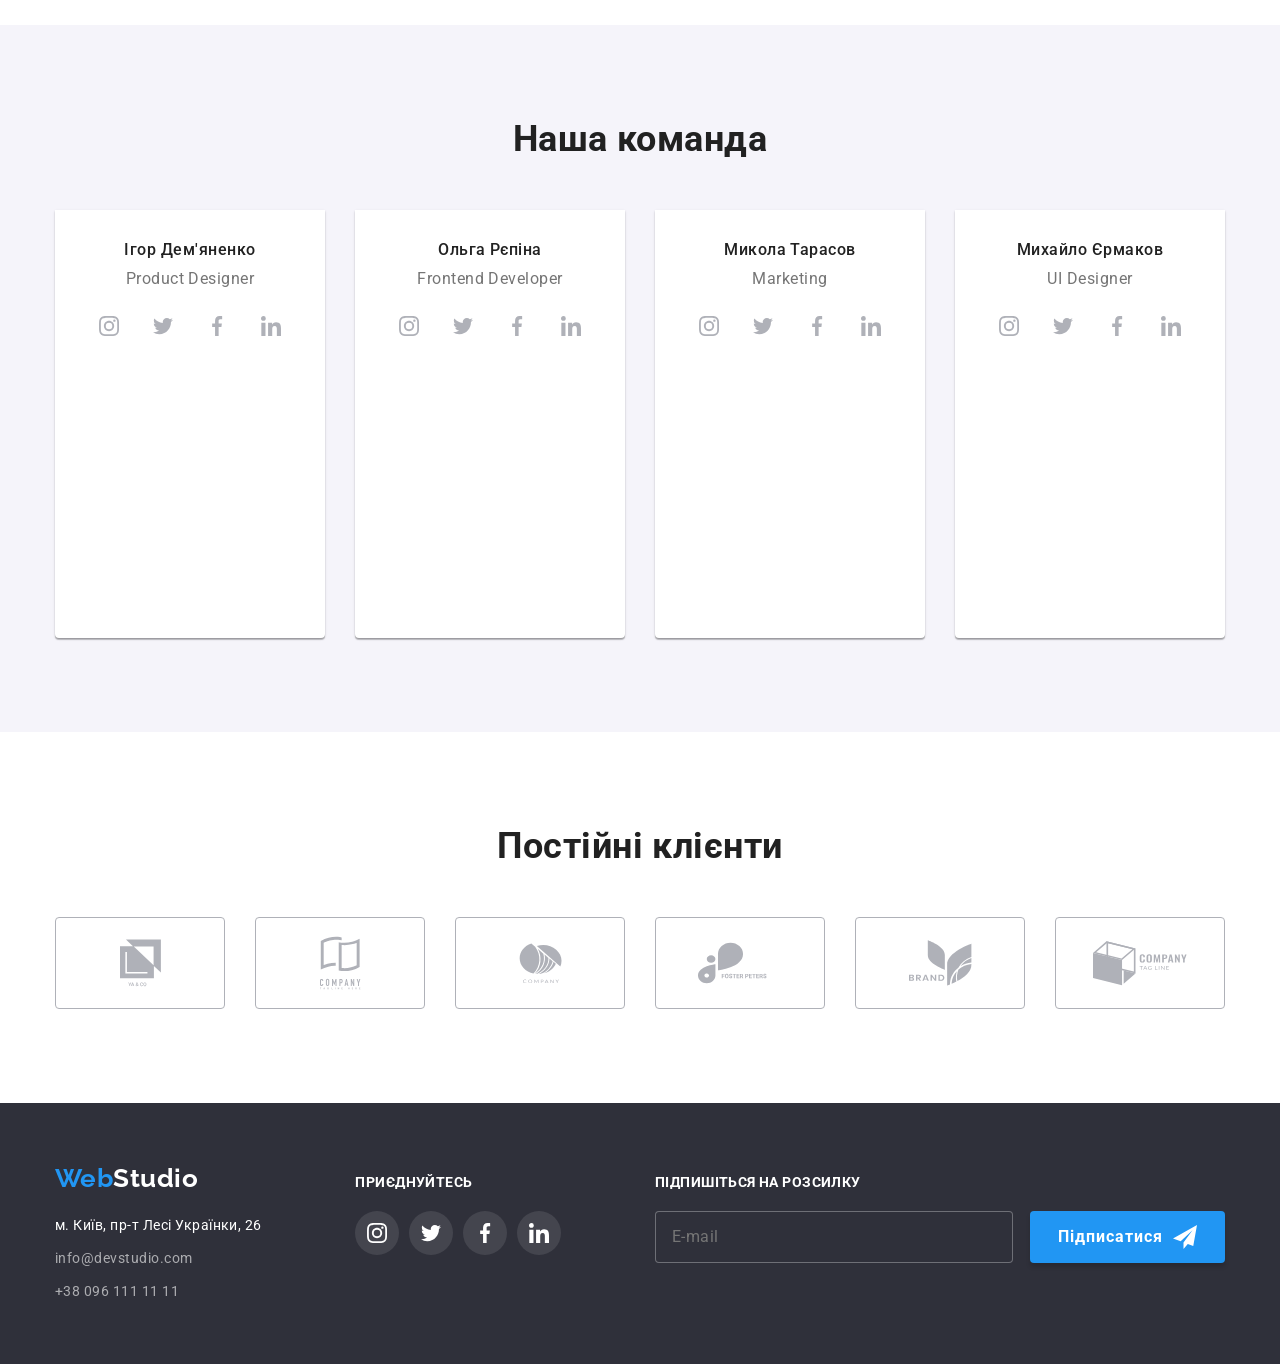
==== commit 19ca3281: "imported images" ====
--- a/index.html
+++ b/index.html
@@ -466,7 +466,7 @@
                             <svg class="modal__icon-check" width="16" height="15">
                                 <use href="./images/icons.svg#check"></use>
                             </svg>
-                            Погоджуюся з розсилкою та приймаю 
+                            <span class="modal__text-agreement">Погоджуюся з розсилкою та приймаю</span>  
                             <a class="terms-agreement" href="#">Умови договору</a>
                         </label>
                     </div>
--- a/css/main.min.css
+++ b/css/main.min.css
@@ -1 +1 @@
-.visually-hidden{position:absolute;white-space:nowrap;width:1px;height:1px;overflow:hidden;border:0;padding:0;clip:rect(0 0 0 0);-webkit-clip-path:inset(50%);clip-path:inset(50%);margin:-1px}.mobile-menu.is-open{display:block;opacity:1;visibility:visible;pointer-events:auto}/*! modern-normalize v1.1.0 | MIT License | https://github.com/sindresorhus/modern-normalize */*,::before,::after{box-sizing:border-box}html{-moz-tab-size:4;-o-tab-size:4;tab-size:4}html{line-height:1.15;-webkit-text-size-adjust:100%}body{margin:0}body{font-family:system-ui,-apple-system,"Segoe UI",Roboto,Helvetica,Arial,sans-serif,"Apple Color Emoji","Segoe UI Emoji"}hr{height:0;color:inherit}abbr[title]{-webkit-text-decoration:underline dotted;text-decoration:underline dotted}b,strong{font-weight:bolder}code,kbd,samp,pre{font-family:ui-monospace,SFMono-Regular,Consolas,"Liberation Mono",Menlo,monospace;font-size:1em}small{font-size:80%}sub,sup{font-size:75%;line-height:0;position:relative;vertical-align:baseline}sub{bottom:-0.25em}sup{top:-0.5em}table{text-indent:0;border-color:inherit}button,input,optgroup,select,textarea{font-family:inherit;font-size:100%;line-height:1.15;margin:0}button,select{text-transform:none}button,[type=button],[type=reset],[type=submit]{-webkit-appearance:button}::-moz-focus-inner{border-style:none;padding:0}:-moz-focusring{outline:1px dotted ButtonText}:-moz-ui-invalid{box-shadow:none}legend{padding:0}progress{vertical-align:baseline}::-webkit-inner-spin-button,::-webkit-outer-spin-button{height:auto}[type=search]{-webkit-appearance:textfield;outline-offset:-2px}::-webkit-search-decoration{-webkit-appearance:none}::-webkit-file-upload-button{-webkit-appearance:button;font:inherit}summary{display:list-item}ul,p{list-style:none;margin:0;padding:0}h1,h2,h3{margin:0}.link{text-decoration:none}.section{padding:60px 0}@media screen and (min-width: 1200px){.section{padding-top:94px;padding-bottom:94px}}body{background-color:#fff;color:#757575;font-family:roboto,sans-serif;letter-spacing:.03em;min-width:240px}img{display:block}.logo{display:block;font-family:"Raleway";font-weight:700;font-size:24px;line-height:1.17}.logo-first{color:#2196f3}.logo__header{color:#000}.logo__footer{margin:0 0 20px 0;color:#fff}@media screen and (min-width: 1200px){.logo{font-size:26px;line-height:1.19}}.button{padding:10px 24px;color:#fff;font-family:inherit;font-weight:700;font-size:16px;line-height:1.88;letter-spacing:.06em;cursor:pointer;border-radius:4px;border:none;background-color:#2196f3;box-shadow:0px 4px 4px rgba(0,0,0,.15);transition:background-color 250ms cubic-bezier(0.4, 0, 0.2, 1)}.button:hover,.button:focus{background-color:#188ce8}@media screen and (min-width: 1200px){.button{padding:10px 32px}}.mobile-menu__button-menu{width:40px;height:40px;top:10px;right:15px;padding:0;border:none;background:none}.mobile-menu__button-menu:hover,.mobile-menu__button-menu:focus{cursor:pointer;border-color:#2196f3;fill:#2196f3}.mobile-menu__button-menu .mobile-menu__close{display:none}.mobile-menu__button-menu.is-open .mobile-menu__close{display:block}.mobile-menu__button-menu.is-open .mobile-menu__open{display:none}@media screen and (min-width: 768px){.mobile-menu__button-menu{display:none}}.mobile-menu__button-menu__icon{width:40px;height:40px}.mobile-menu__button-close{position:absolute;display:flex;width:40px;height:40px;padding:0;top:8px;right:8px;justify-content:center;align-items:center;background-color:rgba(0,0,0,0);border:none}.mobile-menu__button-close:hover,.mobile-menu__button-close:focus{cursor:pointer;border-color:#2196f3;fill:#2196f3}@media screen and (min-width: 768px){.mobile-menu__button-close{display:none}}.order__button{display:block;margin-left:auto;margin-right:auto}.footer__button{display:flex;align-items:center;margin-left:auto;margin-right:auto;padding:10px 28px}@media screen and (min-width: 1200px){.footer__button{margin:0}}.modal__button{display:block;margin-left:auto;margin-right:auto}.modal__button-close{position:absolute;display:flex;width:30px;height:30px;padding:0;top:8px;right:8px;justify-content:center;align-items:center;cursor:pointer;border-radius:50%;background-color:#fff;border:1px solid rgba(0,0,0,.1)}.modal__icon-close{width:18px;height:18px;transition:fill 250ms cubic-bezier(0.4, 0, 0.2, 1)}.filter__button{padding:6px 22px;color:#212121;background-color:#f5f4fa;font-family:inherit;font-weight:500;font-size:16px;line-height:1.63;cursor:pointer;border:none;border-radius:4px;transition:color 250ms cubic-bezier(0.4, 0, 0.2, 1),background-color 250ms cubic-bezier(0.4, 0, 0.2, 1),box-shadow 250ms cubic-bezier(0.4, 0, 0.2, 1)}.filter__button:hover,.filter__button:focus{color:#fff;background-color:#2196f3;box-shadow:0px 3px 1px rgba(0,0,0,.1),0px 1px 2px rgba(0,0,0,.08),0px 2px 2px rgba(0,0,0,.12)}.social-list{display:flex;justify-content:center;-moz-column-gap:10px;column-gap:10px}.social-list__item{width:44px;height:44px}.social-list__link{display:flex;width:100%;height:100%;justify-content:center;align-items:center;border-radius:50%;fill:#afb1b8;background-color:rgba(255,255,255,.1);transition:background-color 250ms cubic-bezier(0.4, 0, 0.2, 1),fill 250ms cubic-bezier(0.4, 0, 0.2, 1)}.social-list__link:hover,.social-list__link:focus{background-color:#2196f3;fill:#fff}.social-list__icon{width:20px;height:20px}.overlay{height:400px;margin-left:auto;margin-right:auto;padding:118px 0;background-color:#c4c4c4;background-position:center center;background-size:cover;background-repeat:no-repeat}@media screen and (min-width: 1200px){.overlay{max-width:1600px;height:600px;padding:200px 0}}@media screen and (min-width: 768px){.employee-cards{max-width:768px;margin-left:auto;margin-right:auto;display:flex;flex-wrap:wrap;justify-content:center;gap:30px}}@media screen and (min-width: 1200px){.employee-cards{max-width:1200px}}.employee-cards__item{max-width:450px;height:622px;margin-bottom:30px;margin-left:auto;margin-right:auto;background-color:#fff;box-shadow:0px 1px 3px rgba(0,0,0,.12),0px 1px 1px rgba(0,0,0,.14),0px 2px 1px rgba(0,0,0,.2);border-radius:0px 0px 4px 4px}@media screen and (min-width: 768px){.employee-cards__item{margin-bottom:0;width:354px;height:536px}}@media screen and (min-width: 1200px){.employee-cards__item{width:270px;height:428px}}.employee-cards-text{padding:30px 0;text-align:center}.employee-title{margin-bottom:10px;color:#212121;font-weight:500;font-size:16px;line-height:1.19}.employee-description{margin-bottom:16px;color:#757575;font-size:16px;line-height:1.19}.clients__list{display:flex;align-items:center;gap:30px;flex-wrap:wrap;justify-content:center}@media screen and (min-width: 480px){.clients__list{max-width:480px;margin-left:auto;margin-right:auto}}@media screen and (min-width: 768px){.clients__list{max-width:768px;margin-left:auto;margin-right:auto}}@media screen and (min-width: 1200px){.clients__list{max-width:1200px;margin-left:auto;margin-right:auto}}.clients__link{display:flex;justify-content:center;width:210px;height:92px;fill:#afb1b8;border:1px solid #afb1b8;border-radius:4px;transition:color 250ms cubic-bezier(0.4, 0, 0.2, 1),fill 250ms cubic-bezier(0.4, 0, 0.2, 1),border 250ms cubic-bezier(0.4, 0, 0.2, 1)}.clients__link:hover,.clients__link:focus{color:#2196f3;fill:#2196f3;border:1px solid #2196f3}@media screen and (min-width: 1200px){.clients__link{width:170px}}.footer__postal-address{color:#fff;font-style:normal;font-size:14px;line-height:1.71;transition:color 250ms cubic-bezier(0.4, 0, 0.2, 1)}.footer__postal-address:hover,.footer__postal-address:focus{color:#2196f3}.footer__link{color:rgba(255,255,255,.6);font-style:normal;font-size:14px;line-height:1.71;transition:color 250ms cubic-bezier(0.4, 0, 0.2, 1)}.footer__link:hover,.footer__link:focus{color:#2196f3}.footer__item:not(:last-child){margin-bottom:8px}@media screen and (min-width: 1200px){.footer__item:not(:last-child){margin-bottom:9px}}.footer__title{margin-bottom:20px;font-size:14px;font-weight:700;line-height:1.14;letter-spacing:.03em;text-transform:uppercase;color:#fff}.project{max-width:450px;margin-left:auto;margin-right:auto;overflow-y:hidden}.project:not(:last-child){margin-bottom:30px}@media screen and (min-width: 768px){.project{width:354px;height:440px;margin-left:initial;margin-right:auto}}@media screen and (min-width: 1200px){.project{width:370px}}.project__link{display:block;transition:box-shadow 250ms cubic-bezier(0.4, 0, 0.2, 1)}.project__link:hover,.project__link:focus{box-shadow:0px 1px 1px rgba(0,0,0,.12),0px 4px 4px rgba(0,0,0,.06),1px 4px 6px rgba(0,0,0,.16)}.project__link:hover .project__about-text,.project__link:focus .project__about-text{transform:translateY(-100%)}.project__description{padding:20px 24px;border-left:1px solid #eee;border-right:1px solid #eee;border-bottom:1px solid #eee}.project__title{margin-bottom:4px;color:#212121;font-weight:700;font-size:18px;line-height:2;letter-spacing:.06em}.project__text{color:#757575;font-size:16px;line-height:1.88}.project__about{position:relative;height:294px;overflow:hidden}.project__about-text{position:absolute;width:100%;height:100%;padding:77px 24px;overflow:auto;color:#fff;font-size:18px;line-height:1.56;letter-spacing:.03em;background-color:rgba(33,150,243,.9);transition:transform 250ms cubic-bezier(0.4, 0, 0.2, 1)}@media screen and (min-width: 768px){.project__about-text{padding:49px 24px}}.container{min-width:200px;max-width:1200px;margin:0 auto;padding:0 15px}.header{border-bottom:1px solid #ececec}.header__main-nav{display:flex;align-items:center;justify-content:space-between}@media screen and (min-width: 480px){.header__main-nav{-moz-column-gap:87px;column-gap:87px}}@media screen and (min-width: 1200px){.header__main-nav{-moz-column-gap:92px;column-gap:92px}}.header__container{display:flex;align-items:center;justify-content:space-between}@media screen and (min-width: 768px){.header__container{padding:0}}.header__contacts{display:none}@media screen and (min-width: 768px){.header__contacts{display:flex;row-gap:10px;flex-direction:column;align-items:flex-start}}@media screen and (min-width: 1200px){.header__contacts{align-items:center;-moz-column-gap:30px;column-gap:30px;flex-direction:row}}.header__contacts-link{display:flex;align-items:center;color:#757575;fill:#757575;font-weight:500;font-size:12px;line-height:1.17;letter-spacing:.02em;transition:color 250ms cubic-bezier(0.4, 0, 0.2, 1),fill 250ms cubic-bezier(0.4, 0, 0.2, 1)}@media screen and (min-width: 1200px){.header__contacts-link{font-size:14px;line-height:1.14}}.header__contacts-link:hover,.header__contacts-link:focus{color:#2196f3;fill:#2196f3}.header__link{display:block;padding-top:32px;padding-bottom:32px;color:#212121;font-weight:500;font-size:14px;line-height:1.14;letter-spacing:.02em;transition:color 250ms cubic-bezier(0.4, 0, 0.2, 1)}.header__item{position:relative}.header__menu{display:none}.header__menu a:hover,.header__menu a:focus{color:#2196f3}@media screen and (min-width: 768px){.header__menu{display:flex;-moz-column-gap:50px;column-gap:50px;align-items:center}}.header .active::after{content:"";position:absolute;width:100%;height:4px;left:0;bottom:-1px;background-color:#2196f3;border-radius:2px}.envelope,.smartphone{margin-right:10px}.order-service{text-align:center}.main__title{max-width:360px;margin:0 auto 30px;color:#fff;font-weight:900;font-size:26px;line-height:1.62;letter-spacing:.06em;text-transform:uppercase}@media screen and (min-width: 1200px){.main__title{max-width:696px;font-size:44px;line-height:1.36}}@media screen and (min-width: 768px){.features{max-width:768px;margin-left:auto;margin-right:auto}}@media screen and (min-width: 1200px){.features{min-width:1200px}}@media screen and (min-width: 768px){.features__list{display:flex;align-items:center;gap:30px;flex-wrap:wrap;justify-content:center}}@media screen and (min-width: 1200px){.features__list{flex-wrap:nowrap;align-items:normal;justify-content:normal}}.feauteres__icons{width:70px;height:70px}.features__background{display:flex;justify-content:center;align-items:center;height:120px;margin-bottom:30px;background-color:#f5f4fa;border-radius:4px}.feature-title{margin-bottom:10px;color:#212121;font-weight:700;font-size:14px;line-height:1.14;text-transform:uppercase;text-align:center}@media screen and (min-width: 768px){.feature-title{text-align:start}}.features__item{width:100%;margin-bottom:30px}@media screen and (min-width: 768px){.features__item{width:354px}}@media screen and (min-width: 1200px){.features__item{width:270px}}.feature-description{font-size:14px;line-height:1.7}.services{display:none;padding-top:0}.services__title{margin-bottom:50px;color:#212121;font-weight:700;font-size:36px;line-height:1.14;text-align:center}.services__subtitle{position:absolute;bottom:0;width:370px;padding:27px 0;font-size:14px;line-height:1.14;text-align:center;letter-spacing:.03em;text-transform:uppercase;color:#fff;background:rgba(47,48,58,.8)}.services__list{display:flex;align-items:center;-moz-column-gap:30px;column-gap:30px}.services__item{position:relative}@media screen and (min-width: 1200px){.services{display:block}}.team{background-color:#f5f4fa}.team__title{margin-bottom:30px;color:#212121;font-weight:700;font-size:28px;line-height:1.18;text-align:center}@media screen and (min-width: 1200px){.team__title{font-size:36px;line-height:1.14;margin-bottom:50px}}.team img{max-width:450px}.clients__title{margin-bottom:30px;color:#212121;font-weight:700;font-size:24px;line-height:1.18;text-align:center}@media screen and (min-width: 1200px){.clients__title{margin-bottom:50px;font-size:36px;line-height:1.14}}.filter__list{display:flex;max-width:326px;margin-left:auto;margin-right:auto;margin-bottom:40px;-moz-column-gap:8px;column-gap:8px;row-gap:15px;flex-wrap:wrap;align-items:center;justify-content:center}@media screen and (min-width: 768px){.filter__list{max-width:768px;margin-bottom:30px}}@media screen and (min-width: 1200px){.filter__list{max-width:1200px;margin-bottom:48px}}@media screen and (min-width: 768px){.gallery{display:flex;max-width:738px;margin-left:auto;margin-right:auto;flex-wrap:wrap;justify-content:center;gap:30px}}@media screen and (min-width: 1200px){.gallery{max-width:1200px}}.footer{padding-top:60px;padding-bottom:60px;background-color:#2f303a}.footer__container{-moz-column-gap:70px;column-gap:70px;text-align:center;justify-content:space-between;align-items:baseline}@media screen and (min-width: 768px){.footer__container{max-width:768px;margin-left:auto;margin-right:auto;display:flex;flex-wrap:wrap;justify-content:space-around}}@media screen and (min-width: 1200px){.footer__container{max-width:1200px;text-align:start;margin:0;display:flex;flex-wrap:nowrap;justify-content:space-between;align-items:baseline}}.footer .social-list__link{fill:#fff}.footer__post{margin-bottom:60px}@media screen and (min-width: 1200px){.footer__post{margin-bottom:0}}.footer__join{margin-bottom:60px}@media screen and (min-width: 1200px){.footer__join{margin-bottom:0}}.modal__form-field{display:flex;flex-direction:column;height:58px;margin-bottom:10px}.modal__form-label{margin-bottom:4px;font-size:12px;line-height:.86;letter-spacing:.01em;color:#757575}.modal__wrop{position:relative}.modal__form-input{width:100%;height:40px;padding-left:42px}.modal__form-icon{position:absolute;width:18px;height:18px;top:50%;left:12px;transform:translateY(-50%);transition:color 250ms cubic-bezier(0.4, 0, 0.2, 1),fill 250ms cubic-bezier(0.4, 0, 0.2, 1),border 250ms cubic-bezier(0.4, 0, 0.2, 1)}.modal__form-input,.modal__form-textarea{border:1px solid rgba(33,33,33,.2);border-radius:4px;transition:border 250ms cubic-bezier(0.4, 0, 0.2, 1)}.modal__form-comment{display:flex;flex-direction:column;margin-bottom:20px}.modal__form-textarea{height:120px;padding:12px 16px;resize:none}.modal__form-textarea::-moz-placeholder{font-family:inherit;font-size:12px;line-height:1.17;letter-spacing:.01em;color:rgba(117,117,117,.5)}.modal__form-textarea:-ms-input-placeholder{font-family:inherit;font-size:12px;line-height:1.17;letter-spacing:.01em;color:rgba(117,117,117,.5)}.modal__form-textarea::placeholder{font-family:inherit;font-size:12px;line-height:1.17;letter-spacing:.01em;color:rgba(117,117,117,.5)}:active,:hover,:focus{outline:0;outline-offset:0}.modal__icon-close:hover,.modal__button-close:focus,.modal__form-input:hover,.modal__form-input:hover+.modal__form-icon,.modal__form-input:focus,.modal__form-input:focus+.modal__form-icon,.modal__form-textarea:hover,.modal__form-textarea:focus{cursor:pointer;border-color:#2196f3;fill:#2196f3}.modal__form-check{margin-bottom:30px;text-align:center}.modal__check{-webkit-appearance:none;-moz-appearance:none;appearance:none}.modal__check:checked+.modal__icon-check{fill:#fff;background-color:#2196f3;border-color:#2196f3}.modal__icon-check{margin-right:8px;vertical-align:middle;border:2px solid #212121;border-radius:2px;fill:rgba(0,0,0,0);transition:color 250ms cubic-bezier(0.4, 0, 0.2, 1),fill 250ms cubic-bezier(0.4, 0, 0.2, 1),border 250ms cubic-bezier(0.4, 0, 0.2, 1)}.modal__form-agreement{display:inline-block;font-size:14px;line-height:1.71;letter-spacing:.03em;color:#757575}.terms-agreement{color:#2196f3}@media screen and (min-width: 768px){.footer__form-subscribe{width:450px}}@media screen and (min-width: 1200px){.footer__form-subscribe{width:570px}}.footer__form-wrop{margin-left:auto;margin-right:auto}@media screen and (min-width: 1200px){.footer__form-wrop{display:flex;-moz-column-gap:12px;column-gap:12px;justify-content:space-between}}.footer__form-input{width:100%;max-width:450px;margin-bottom:20px;padding:15px 16px;font-size:16px;line-height:1.25;letter-spacing:.03em;color:var(--footer-contact-color);background-color:#2f303a;border:1px solid rgba(255,255,255,.3);border-radius:4px}@media screen and (min-width: 1200px){.footer__form-input{width:358px;margin-bottom:0}}.icon-subscribe{fill:#fff;margin-left:10px}.backdrop{position:fixed;width:100%;height:100%;top:0;background-color:rgba(0,0,0,.2);transition:opacity 250ms linear,visibility 250ms linear,transform 250ms linear}.backdrop.is-hidden{visibility:hidden;opacity:0;pointer-events:none;transform:scale(2)}.modal{display:flex;padding:20px 0;height:100%;align-content:center;justify-content:center;align-items:center}.modal__container{position:relative;max-width:528px;width:100%;max-height:581px;height:100%;background-color:#fff;border-radius:4px;overflow-y:auto;padding:40px}.modal__title{margin-bottom:12px;font-size:20px;line-height:1.15;text-align:center;letter-spacing:.03em;color:#212121}@media screen and (max-width: 767px){.mobile-menu{outline:solid red;display:none;width:100%;height:100%;background:#fff;position:fixed;top:0;left:0;width:100%}.mobile-menu__icon-close{width:40px;height:40px}.mobile-menu__item:not(:last-child){margin-bottom:32px}}@media screen and (max-width: 767px)and (min-width: 768px){.mobile-menu{display:none}}.mobile-menu__nav{top:0;left:0;width:100%;margin-bottom:306px;font-weight:500;font-size:40px;line-height:1.18;letter-spacing:.02em}.mobile-menu__nav .mobile-menu__link:focus,.mobile-menu__nav .mobile-menu__link:focus{cursor:pointer;border-color:#2196f3;color:#2196f3}.mobile-menu__content{padding:48px 40px}.mobile-menu__link{color:#212121}.mobile-menu__contacts{margin-bottom:64px}.mobile-menu__contacts-item:first-child{margin-bottom:32px}.mobile-menu__contacts-mail{color:#757575;font-weight:500;font-size:24px;line-height:1.17;letter-spacing:.02em}.mobile-menu__contacts-phone{color:#2196f3;font-weight:500;font-size:34px;line-height:1.18;letter-spacing:.02em}.mobile-menu__socials{display:flex;justify-content:flex-start;align-items:center;flex-wrap:wrap;-moz-column-gap:10px;column-gap:10px}.mobile-menu__socials-link{color:#2196f3;display:flex}.soclink-before::before{content:"";display:inline-block;width:22px;margin-right:-10px;border-bottom:1px solid rgba(33,33,33,.2);transform:rotate(90deg)}.active{color:#2196f3}/*# sourceMappingURL=main.min.css.map */+.visually-hidden{position:absolute;white-space:nowrap;width:1px;height:1px;overflow:hidden;border:0;padding:0;clip:rect(0 0 0 0);-webkit-clip-path:inset(50%);clip-path:inset(50%);margin:-1px}.mobile-menu.is-open{display:block;opacity:1;visibility:visible;pointer-events:auto}/*! modern-normalize v1.1.0 | MIT License | https://github.com/sindresorhus/modern-normalize */*,::before,::after{box-sizing:border-box}html{-moz-tab-size:4;-o-tab-size:4;tab-size:4}html{line-height:1.15;-webkit-text-size-adjust:100%}body{margin:0}body{font-family:system-ui,-apple-system,"Segoe UI",Roboto,Helvetica,Arial,sans-serif,"Apple Color Emoji","Segoe UI Emoji"}hr{height:0;color:inherit}abbr[title]{-webkit-text-decoration:underline dotted;text-decoration:underline dotted}b,strong{font-weight:bolder}code,kbd,samp,pre{font-family:ui-monospace,SFMono-Regular,Consolas,"Liberation Mono",Menlo,monospace;font-size:1em}small{font-size:80%}sub,sup{font-size:75%;line-height:0;position:relative;vertical-align:baseline}sub{bottom:-0.25em}sup{top:-0.5em}table{text-indent:0;border-color:inherit}button,input,optgroup,select,textarea{font-family:inherit;font-size:100%;line-height:1.15;margin:0}button,select{text-transform:none}button,[type=button],[type=reset],[type=submit]{-webkit-appearance:button}::-moz-focus-inner{border-style:none;padding:0}:-moz-focusring{outline:1px dotted ButtonText}:-moz-ui-invalid{box-shadow:none}legend{padding:0}progress{vertical-align:baseline}::-webkit-inner-spin-button,::-webkit-outer-spin-button{height:auto}[type=search]{-webkit-appearance:textfield;outline-offset:-2px}::-webkit-search-decoration{-webkit-appearance:none}::-webkit-file-upload-button{-webkit-appearance:button;font:inherit}summary{display:list-item}ul,p{list-style:none;margin:0;padding:0}h1,h2,h3{margin:0}.link{text-decoration:none}.section{padding:60px 0}@media screen and (min-width: 1200px){.section{padding-top:94px;padding-bottom:94px}}body{background-color:#fff;color:#757575;font-family:roboto,sans-serif;letter-spacing:.03em;min-width:240px}img{display:block}.logo{display:block;font-family:"Raleway";font-weight:700;font-size:24px;line-height:1.17}.logo-first{color:#2196f3}.logo__header{color:#000}.logo__footer{margin:0 0 20px 0;color:#fff}@media screen and (min-width: 1200px){.logo{font-size:26px;line-height:1.19}}.button{padding:10px 24px;color:#fff;font-family:inherit;font-weight:700;font-size:16px;line-height:1.88;letter-spacing:.06em;cursor:pointer;border-radius:4px;border:none;background-color:#2196f3;box-shadow:0px 4px 4px rgba(0,0,0,.15);transition:background-color 250ms cubic-bezier(0.4, 0, 0.2, 1)}.button:hover,.button:focus{background-color:#188ce8}@media screen and (min-width: 1200px){.button{padding:10px 32px}}.mobile-menu__button-menu{width:40px;height:40px;top:10px;right:15px;padding:0;border:none;background:none}.mobile-menu__button-menu:hover,.mobile-menu__button-menu:focus{cursor:pointer;border-color:#2196f3;fill:#2196f3}.mobile-menu__button-menu .mobile-menu__close{display:none}.mobile-menu__button-menu.is-open .mobile-menu__close{display:block}.mobile-menu__button-menu.is-open .mobile-menu__open{display:none}@media screen and (min-width: 768px){.mobile-menu__button-menu{display:none}}.mobile-menu__button-menu__icon{width:40px;height:40px}.mobile-menu__button-close{position:absolute;display:flex;width:40px;height:40px;padding:0;top:8px;right:8px;justify-content:center;align-items:center;background-color:rgba(0,0,0,0);border:none}.mobile-menu__button-close:hover,.mobile-menu__button-close:focus{cursor:pointer;border-color:#2196f3;fill:#2196f3}@media screen and (min-width: 768px){.mobile-menu__button-close{display:none}}.order__button{display:block;margin-left:auto;margin-right:auto}.footer__button{display:flex;align-items:center;margin-left:auto;margin-right:auto;padding:10px 28px}@media screen and (min-width: 1200px){.footer__button{margin:0}}.modal__button{display:block;margin-left:auto;margin-right:auto}.modal__button-close{position:absolute;display:flex;width:30px;height:30px;padding:0;top:8px;right:8px;justify-content:center;align-items:center;cursor:pointer;border-radius:50%;background-color:#fff;border:1px solid rgba(0,0,0,.1)}.modal__icon-close{width:18px;height:18px;transition:fill 250ms cubic-bezier(0.4, 0, 0.2, 1)}.filter__button{padding:6px 22px;color:#212121;background-color:#f5f4fa;font-family:inherit;font-weight:500;font-size:16px;line-height:1.63;cursor:pointer;border:none;border-radius:4px;transition:color 250ms cubic-bezier(0.4, 0, 0.2, 1),background-color 250ms cubic-bezier(0.4, 0, 0.2, 1),box-shadow 250ms cubic-bezier(0.4, 0, 0.2, 1)}.filter__button:hover,.filter__button:focus{color:#fff;background-color:#2196f3;box-shadow:0px 3px 1px rgba(0,0,0,.1),0px 1px 2px rgba(0,0,0,.08),0px 2px 2px rgba(0,0,0,.12)}.social-list{display:flex;justify-content:center;-moz-column-gap:10px;column-gap:10px}.social-list__item{width:44px;height:44px}.social-list__link{display:flex;width:100%;height:100%;justify-content:center;align-items:center;border-radius:50%;fill:#afb1b8;background-color:rgba(255,255,255,.1);transition:background-color 250ms cubic-bezier(0.4, 0, 0.2, 1),fill 250ms cubic-bezier(0.4, 0, 0.2, 1)}.social-list__link:hover,.social-list__link:focus{background-color:#2196f3;fill:#fff}.social-list__icon{width:20px;height:20px}.overlay{height:400px;margin-left:auto;margin-right:auto;padding:118px 0;background-color:#c4c4c4;background-position:center center;background-size:cover;background-repeat:no-repeat}@media screen and (min-width: 1200px){.overlay{max-width:1600px;height:600px;padding:200px 0}}@media screen and (min-width: 768px){.employee-cards{max-width:768px;margin-left:auto;margin-right:auto;display:flex;flex-wrap:wrap;justify-content:center;gap:30px}}@media screen and (min-width: 1200px){.employee-cards{max-width:1200px}}.employee-cards__item{max-width:450px;height:622px;margin-bottom:30px;margin-left:auto;margin-right:auto;background-color:#fff;box-shadow:0px 1px 3px rgba(0,0,0,.12),0px 1px 1px rgba(0,0,0,.14),0px 2px 1px rgba(0,0,0,.2);border-radius:0px 0px 4px 4px}@media screen and (min-width: 768px){.employee-cards__item{margin-bottom:0;width:354px;height:536px}}@media screen and (min-width: 1200px){.employee-cards__item{width:270px;height:428px}}.employee-cards-text{padding:30px 0;text-align:center}.employee-title{margin-bottom:10px;color:#212121;font-weight:500;font-size:16px;line-height:1.19}.employee-description{margin-bottom:16px;color:#757575;font-size:16px;line-height:1.19}.clients__list{display:flex;align-items:center;gap:30px;flex-wrap:wrap;justify-content:center}@media screen and (min-width: 480px){.clients__list{max-width:480px;margin-left:auto;margin-right:auto}}@media screen and (min-width: 768px){.clients__list{max-width:768px;margin-left:auto;margin-right:auto}}@media screen and (min-width: 1200px){.clients__list{max-width:1200px;margin-left:auto;margin-right:auto}}.clients__link{display:flex;justify-content:center;width:210px;height:92px;fill:#afb1b8;border:1px solid #afb1b8;border-radius:4px;transition:color 250ms cubic-bezier(0.4, 0, 0.2, 1),fill 250ms cubic-bezier(0.4, 0, 0.2, 1),border 250ms cubic-bezier(0.4, 0, 0.2, 1)}.clients__link:hover,.clients__link:focus{color:#2196f3;fill:#2196f3;border:1px solid #2196f3}@media screen and (min-width: 1200px){.clients__link{width:170px}}.footer__postal-address{color:#fff;font-style:normal;font-size:14px;line-height:1.71;transition:color 250ms cubic-bezier(0.4, 0, 0.2, 1)}.footer__postal-address:hover,.footer__postal-address:focus{color:#2196f3}.footer__link{color:rgba(255,255,255,.6);font-style:normal;font-size:14px;line-height:1.71;transition:color 250ms cubic-bezier(0.4, 0, 0.2, 1)}.footer__link:hover,.footer__link:focus{color:#2196f3}.footer__item:not(:last-child){margin-bottom:8px}@media screen and (min-width: 1200px){.footer__item:not(:last-child){margin-bottom:9px}}.footer__title{margin-bottom:20px;font-size:14px;font-weight:700;line-height:1.14;letter-spacing:.03em;text-transform:uppercase;color:#fff}.project{max-width:450px;margin-left:auto;margin-right:auto;overflow-y:hidden}.project:not(:last-child){margin-bottom:30px}@media screen and (min-width: 768px){.project{width:354px;height:440px;margin-left:initial;margin-right:auto}}@media screen and (min-width: 1200px){.project{width:370px}}.project__link{display:block;transition:box-shadow 250ms cubic-bezier(0.4, 0, 0.2, 1)}.project__link:hover,.project__link:focus{box-shadow:0px 1px 1px rgba(0,0,0,.12),0px 4px 4px rgba(0,0,0,.06),1px 4px 6px rgba(0,0,0,.16)}.project__link:hover .project__about-text,.project__link:focus .project__about-text{transform:translateY(-100%)}.project__description{padding:20px 24px;border-left:1px solid #eee;border-right:1px solid #eee;border-bottom:1px solid #eee}.project__title{margin-bottom:4px;color:#212121;font-weight:700;font-size:18px;line-height:2;letter-spacing:.06em}.project__text{color:#757575;font-size:16px;line-height:1.88}.project__about{position:relative;height:294px;overflow:hidden}.project__about-text{position:absolute;width:100%;height:100%;padding:77px 24px;overflow:auto;color:#fff;font-size:18px;line-height:1.56;letter-spacing:.03em;background-color:rgba(33,150,243,.9);transition:transform 250ms cubic-bezier(0.4, 0, 0.2, 1)}@media screen and (min-width: 768px){.project__about-text{padding:49px 24px}}.container{min-width:200px;max-width:1200px;margin:0 auto;padding:0 15px}.header{border-bottom:1px solid #ececec}.header__main-nav{display:flex;align-items:center;justify-content:space-between}@media screen and (min-width: 480px){.header__main-nav{-moz-column-gap:87px;column-gap:87px}}@media screen and (min-width: 1200px){.header__main-nav{-moz-column-gap:92px;column-gap:92px}}.header__container{display:flex;align-items:center;justify-content:space-between;padding:16px 0}@media screen and (min-width: 768px){.header__container{padding:0}}.header__contacts{display:none}@media screen and (min-width: 768px){.header__contacts{display:flex;row-gap:10px;flex-direction:column;align-items:flex-start}}@media screen and (min-width: 1200px){.header__contacts{align-items:center;-moz-column-gap:30px;column-gap:30px;flex-direction:row}}.header__contacts-link{display:flex;align-items:center;color:#757575;fill:#757575;font-weight:500;font-size:12px;line-height:1.17;letter-spacing:.02em;transition:color 250ms cubic-bezier(0.4, 0, 0.2, 1),fill 250ms cubic-bezier(0.4, 0, 0.2, 1)}@media screen and (min-width: 1200px){.header__contacts-link{font-size:14px;line-height:1.14}}.header__contacts-link:hover,.header__contacts-link:focus{color:#2196f3;fill:#2196f3}.header__link{display:block;padding-top:32px;padding-bottom:32px;color:#212121;font-weight:500;font-size:14px;line-height:1.14;letter-spacing:.02em;transition:color 250ms cubic-bezier(0.4, 0, 0.2, 1)}.header__item{position:relative}.header__menu{display:none}.header__menu a:hover,.header__menu a:focus{color:#2196f3}@media screen and (min-width: 768px){.header__menu{display:flex;-moz-column-gap:50px;column-gap:50px;align-items:center}}.header .active::after{content:"";position:absolute;width:100%;height:4px;left:0;bottom:-1px;background-color:#2196f3;border-radius:2px}.envelope,.smartphone{margin-right:10px}.order-service{text-align:center}.main__title{max-width:360px;margin:0 auto 30px;color:#fff;font-weight:900;font-size:26px;line-height:1.62;letter-spacing:.06em;text-transform:uppercase}@media screen and (min-width: 1200px){.main__title{max-width:696px;font-size:44px;line-height:1.36}}@media screen and (min-width: 768px){.features{max-width:768px;margin-left:auto;margin-right:auto}}@media screen and (min-width: 1200px){.features{min-width:1200px}}@media screen and (min-width: 768px){.features__list{display:flex;align-items:center;gap:30px;flex-wrap:wrap;justify-content:center}}@media screen and (min-width: 1200px){.features__list{flex-wrap:nowrap;align-items:normal;justify-content:normal}}.feauteres__icons{width:70px;height:70px}.features__background{display:flex;justify-content:center;align-items:center;height:120px;margin-bottom:30px;background-color:#f5f4fa;border-radius:4px}.feature-title{margin-bottom:10px;color:#212121;font-weight:700;font-size:14px;line-height:1.14;text-transform:uppercase;text-align:center}@media screen and (min-width: 768px){.feature-title{text-align:start}}.features__item{width:100%;margin-bottom:30px}@media screen and (min-width: 768px){.features__item{width:354px}}@media screen and (min-width: 1200px){.features__item{width:270px}}.feature-description{font-size:14px;line-height:1.7}.services{display:none;padding-top:0}.services__title{margin-bottom:50px;color:#212121;font-weight:700;font-size:36px;line-height:1.14;text-align:center}.services__subtitle{position:absolute;bottom:0;width:370px;padding:27px 0;font-size:14px;line-height:1.14;text-align:center;letter-spacing:.03em;text-transform:uppercase;color:#fff;background:rgba(47,48,58,.8)}.services__list{display:flex;align-items:center;-moz-column-gap:30px;column-gap:30px}.services__item{position:relative}@media screen and (min-width: 1200px){.services{display:block}}.team{background-color:#f5f4fa}.team__title{margin-bottom:30px;color:#212121;font-weight:700;font-size:28px;line-height:1.18;text-align:center}@media screen and (min-width: 1200px){.team__title{font-size:36px;line-height:1.14;margin-bottom:50px}}.team img{max-width:450px}.clients__title{margin-bottom:30px;color:#212121;font-weight:700;font-size:24px;line-height:1.18;text-align:center}@media screen and (min-width: 1200px){.clients__title{margin-bottom:50px;font-size:36px;line-height:1.14}}.filter__list{display:flex;max-width:326px;margin-left:auto;margin-right:auto;margin-bottom:40px;-moz-column-gap:8px;column-gap:8px;row-gap:15px;flex-wrap:wrap;align-items:center;justify-content:center}@media screen and (min-width: 768px){.filter__list{max-width:768px;margin-bottom:30px}}@media screen and (min-width: 1200px){.filter__list{max-width:1200px;margin-bottom:48px}}@media screen and (min-width: 768px){.gallery{display:flex;max-width:738px;margin-left:auto;margin-right:auto;flex-wrap:wrap;justify-content:center;gap:30px}}@media screen and (min-width: 1200px){.gallery{max-width:1200px}}.footer{padding-top:60px;padding-bottom:60px;background-color:#2f303a}.footer__container{-moz-column-gap:70px;column-gap:70px;text-align:center;justify-content:space-between;align-items:baseline}@media screen and (min-width: 768px){.footer__container{max-width:768px;margin-left:auto;margin-right:auto;display:flex;flex-wrap:wrap;justify-content:space-around}}@media screen and (min-width: 1200px){.footer__container{max-width:1200px;text-align:start;margin:0;display:flex;flex-wrap:nowrap;justify-content:space-between;align-items:baseline}}.footer .social-list__link{fill:#fff}.footer__post{margin-bottom:60px}@media screen and (min-width: 1200px){.footer__post{margin-bottom:0}}.footer__join{margin-bottom:60px}@media screen and (min-width: 1200px){.footer__join{margin-bottom:0}}.modal__form-field{display:flex;flex-direction:column;margin-bottom:10px}.modal__form-label{margin-bottom:4px;font-size:12px;line-height:.86;letter-spacing:.01em;color:#757575}.modal__wrop{position:relative}.modal__form-input{width:100%;height:40px;padding-left:42px}.modal__form-icon{position:absolute;width:18px;height:18px;top:50%;left:12px;transform:translateY(-50%);transition:color 250ms cubic-bezier(0.4, 0, 0.2, 1),fill 250ms cubic-bezier(0.4, 0, 0.2, 1),border 250ms cubic-bezier(0.4, 0, 0.2, 1)}.modal__form-input,.modal__form-textarea{border:1px solid rgba(33,33,33,.2);border-radius:4px;transition:border 250ms cubic-bezier(0.4, 0, 0.2, 1)}.modal__form-comment{display:flex;flex-direction:column;margin-bottom:20px}.modal__form-textarea{height:120px;padding:12px 16px;resize:none}.modal__form-textarea::-moz-placeholder{font-family:inherit;font-size:12px;line-height:1.17;letter-spacing:.01em;color:rgba(117,117,117,.5)}.modal__form-textarea:-ms-input-placeholder{font-family:inherit;font-size:12px;line-height:1.17;letter-spacing:.01em;color:rgba(117,117,117,.5)}.modal__form-textarea::placeholder{font-family:inherit;font-size:12px;line-height:1.17;letter-spacing:.01em;color:rgba(117,117,117,.5)}:active,:hover,:focus{outline:0;outline-offset:0}.modal__icon-close:hover,.modal__button-close:focus,.modal__form-input:hover,.modal__form-input:hover+.modal__form-icon,.modal__form-input:focus,.modal__form-input:focus+.modal__form-icon,.modal__form-textarea:hover,.modal__form-textarea:focus{cursor:pointer;border-color:#2196f3;fill:#2196f3}.modal__form-check{margin-bottom:30px;text-align:left}@media screen and (min-width: 1200px){.modal__form-check{text-align:center}}.modal__check{-webkit-appearance:none;-moz-appearance:none;appearance:none}.modal__check:checked+.modal__icon-check{fill:#fff;background-color:#2196f3;border-color:#2196f3}.modal__icon-check{vertical-align:middle;border:2px solid #212121;border-radius:2px;fill:rgba(0,0,0,0);transition:color 250ms cubic-bezier(0.4, 0, 0.2, 1),fill 250ms cubic-bezier(0.4, 0, 0.2, 1),border 250ms cubic-bezier(0.4, 0, 0.2, 1)}@media screen and (min-width: 1200px){.modal__icon-check{margin-right:8px}}.modal__form-agreement{display:inline-block;font-size:12px;line-height:1.71;letter-spacing:.03em;color:#757575}@media screen and (min-width: 1200px){.modal__form-agreement{font-size:14px}}.modal__text-agreement{vertical-align:middle}.terms-agreement{color:#2196f3}@media screen and (min-width: 768px){.footer__form-subscribe{width:450px}}@media screen and (min-width: 1200px){.footer__form-subscribe{width:570px}}.footer__form-wrop{margin-left:auto;margin-right:auto}@media screen and (min-width: 1200px){.footer__form-wrop{display:flex;-moz-column-gap:12px;column-gap:12px;justify-content:space-between}}.footer__form-input{width:100%;max-width:450px;margin-bottom:20px;padding:15px 16px;font-size:16px;line-height:1.25;letter-spacing:.03em;color:var(--footer-contact-color);background-color:#2f303a;border:1px solid rgba(255,255,255,.3);border-radius:4px}@media screen and (min-width: 1200px){.footer__form-input{width:358px;margin-bottom:0}}.icon-subscribe{fill:#fff;margin-left:10px}.backdrop{position:fixed;width:100%;height:100%;top:0;background-color:rgba(0,0,0,.2);transition:opacity 250ms linear,visibility 250ms linear,transform 250ms linear}.backdrop.is-hidden{visibility:hidden;opacity:0;pointer-events:none;transform:scale(2)}.modal{display:flex;padding:20px 0;height:100%;align-content:center;justify-content:center;align-items:center}.modal__container{position:relative;max-width:450px;height:609px;background-color:#fff;border-radius:4px;overflow-y:auto;padding:40px}@media screen and (min-width: 1200px){.modal__container{max-width:528px}}.modal__title{margin-bottom:12px;font-size:20px;line-height:1.15;text-align:center;letter-spacing:.03em;color:#212121}@media screen and (min-width: 768px){.modal__title{line-height:1.5}}@media screen and (max-width: 767px){.mobile-menu{outline:solid red;display:none;width:100%;height:100%;background:#fff;position:fixed;top:0;left:0;width:100%}.mobile-menu__icon-close{width:40px;height:40px}.mobile-menu__item:not(:last-child){margin-bottom:32px}}@media screen and (min-width: 768px){.mobile-menu{display:none}}.mobile-menu__nav{top:0;left:0;width:100%;margin-bottom:306px;font-weight:500;font-size:40px;line-height:1.18;letter-spacing:.02em}.mobile-menu__nav .mobile-menu__link:focus,.mobile-menu__nav .mobile-menu__link:focus{cursor:pointer;border-color:#2196f3;color:#2196f3}.mobile-menu__content{padding:48px 40px}.mobile-menu__link{color:#212121}.mobile-menu__contacts{margin-bottom:64px}.mobile-menu__contacts-item:first-child{margin-bottom:32px}.mobile-menu__contacts-mail{color:#757575;font-weight:500;font-size:24px;line-height:1.17;letter-spacing:.02em}.mobile-menu__contacts-phone{color:#2196f3;font-weight:500;font-size:34px;line-height:1.18;letter-spacing:.02em}.mobile-menu__socials{display:flex;justify-content:flex-start;align-items:center;flex-wrap:wrap;-moz-column-gap:10px;column-gap:10px}.mobile-menu__socials-link{color:#2196f3;display:flex}.soclink-before::before{content:"";display:inline-block;width:22px;margin-right:-10px;border-bottom:1px solid rgba(33,33,33,.2);transform:rotate(90deg)}.active{color:#2196f3}/*# sourceMappingURL=main.min.css.map */
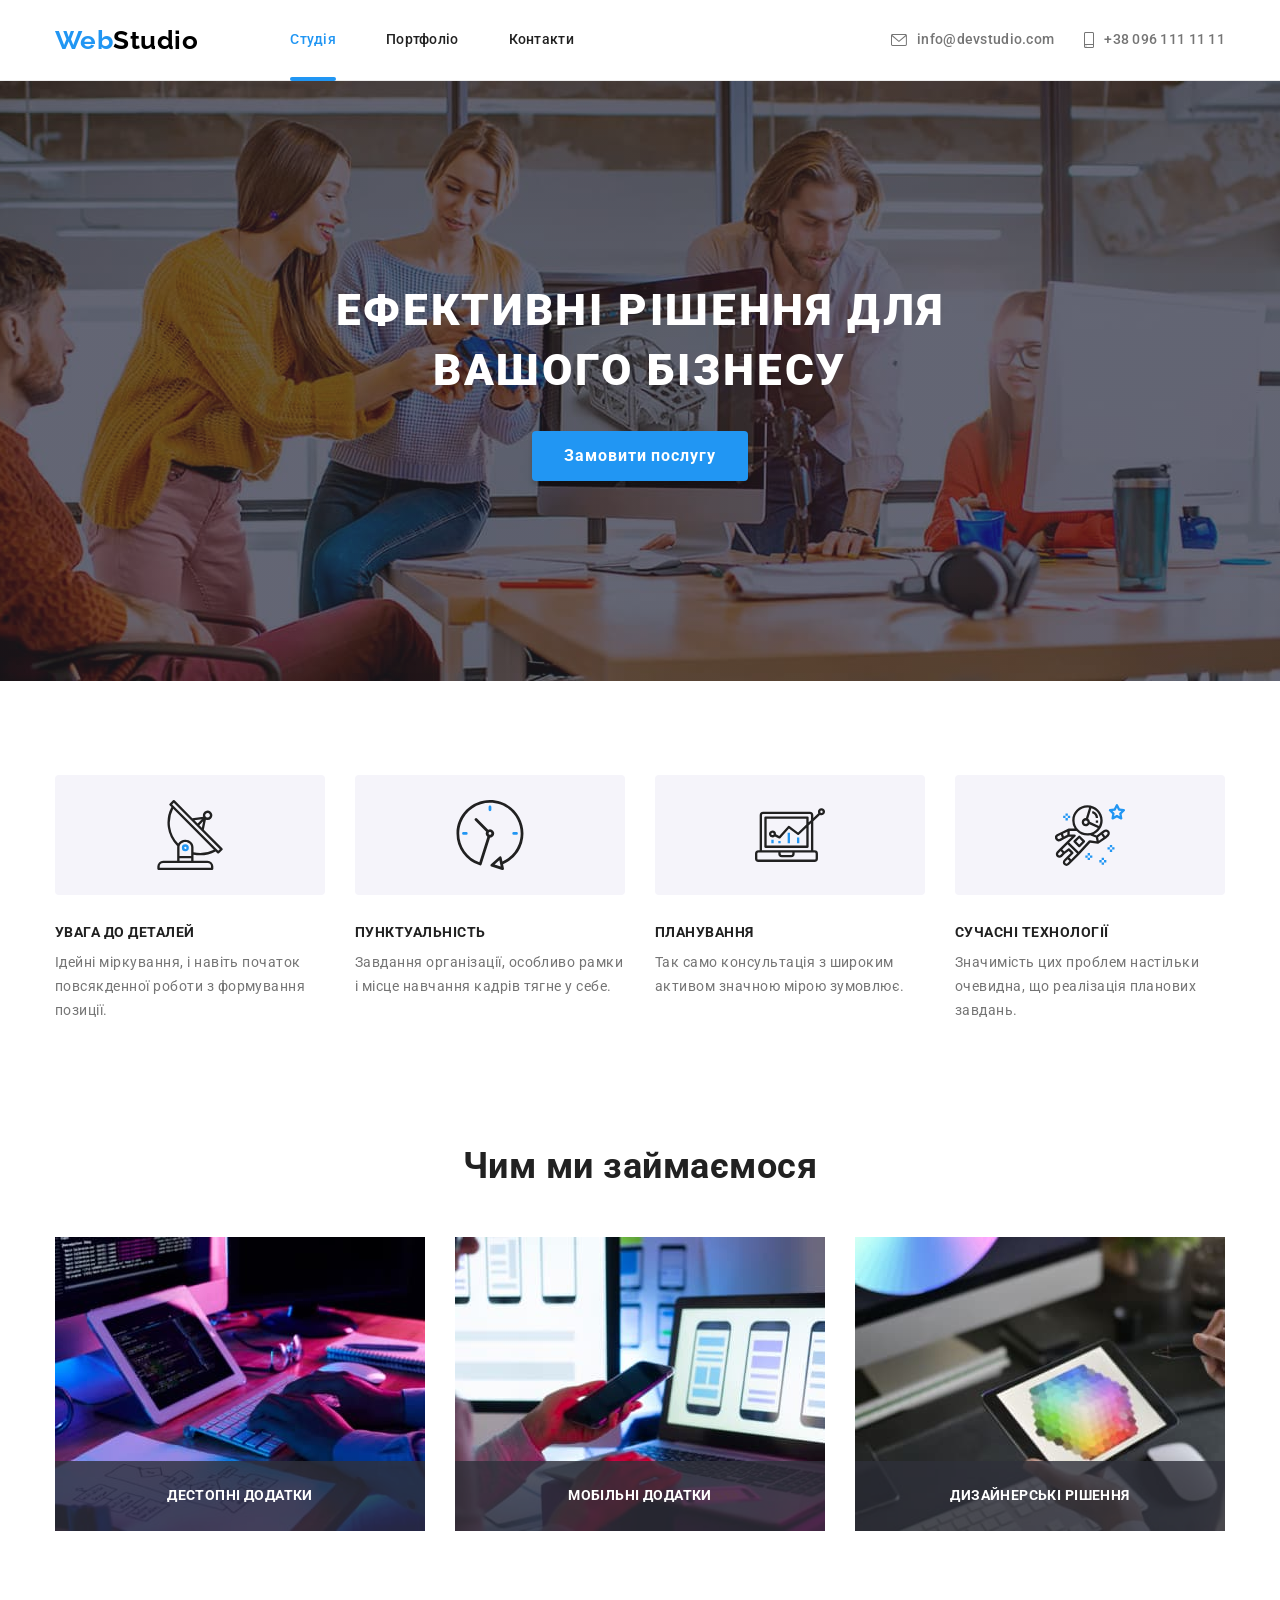
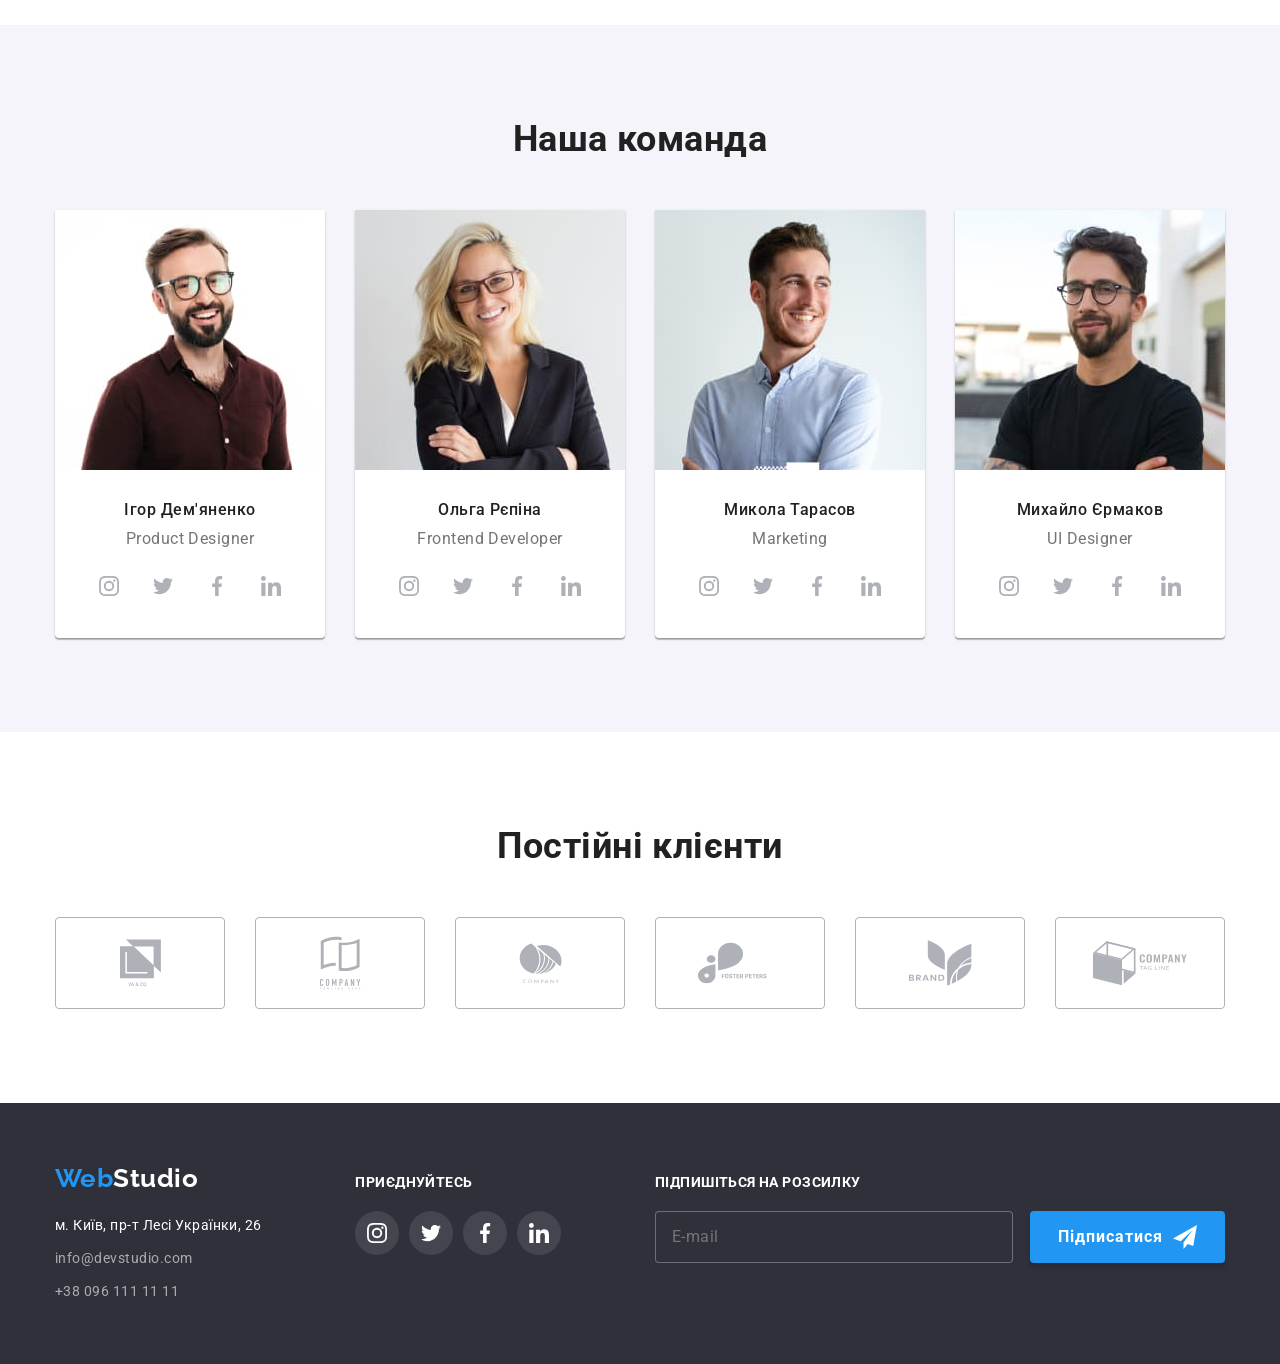
==== commit ccf072f9: "add MEDIA for images in index.hltm" ====
--- a/index.html
+++ b/index.html
@@ -145,6 +145,12 @@
                 <h2 class="team__title">Наша команда</h2>
                 <ul class="employee-cards">
                     <li class="employee-cards__item">
+                        <picture>
+                            <source srcset="./images/igor-mobile.jpg 1x, ./images/igor-mobile@2x.jpg 2x" media="(max-width: 767px)">
+                            <source srcset="./images/igor-tablet.jpg 1x, ./images/igor-tablet@2x.jpg 2x" media="(max-width: 1199px)">
+                            <source srcset="./images/igor-desktop.jpg 1x, ./images/igor-desktop@2x.jpg 2x" media="(min-width: 1200px)">
+                            <img class="employees-cards__image" src="./images/igor-mobile.jpg" alt="Ігор Дем'яненко">
+                        </picture>
                         <!-- <img src="./images/mykhailo-mobile.jpg" alt="Ігор Дем'яненко"> -->
                         <div class="employee-cards-text">
                             <h3 class="employee-title">Ігор Дем'яненко</h3>
@@ -182,6 +188,12 @@
                         </div>
                     </li>
                     <li class="employee-cards__item">
+                        <picture>
+                            <source srcset="./images/olha-mobile.jpg 1x, ./images/olha-mobile@2x.jpg 2x" media="(max-width: 767px)">
+                            <source srcset="./images/olha-tablet.jpg 1x, ./images/olha-tablet@2x.jpg 2x" media="(max-width: 1199px)">
+                            <source srcset="./images/olha-desktop.jpg 1x, ./images/olha-desktop@2x.jpg 2x" media="(min-width: 1200px)">
+                            <img class="employees-cards__image" src="./images/igor-mobile.jpg" alt="Ольга Рєпіна">
+                        </picture>
                         <!-- <img src="./images/olha-mobile.jpg" alt="Ольга Рєпіна"> -->
                         <div class="employee-cards-text">
                             <h3 class="employee-title">Ольга Рєпіна</h3>
@@ -219,6 +231,12 @@
                         </div>
                     </li>
                     <li class="employee-cards__item">
+                        <picture>
+                            <source srcset="./images/mykola-mobile.jpg 1x, ./images/mykola-mobile@2x.jpg 2x" media="(max-width: 767px)">
+                            <source srcset="./images/mykola-tablet.jpg 1x, ./images/mykola-tablet@2x.jpg 2x" media="(max-width: 1199px)">
+                            <source srcset="./images/mykola-desktop.jpg 1x, ./images/mykola-desktop@2x.jpg 2x" media="(min-width: 1200px)">
+                            <img class="employees-cards__image" src="./images/igor-mobile.jpg" alt="Микола Тарасов">
+                        </picture>
                         <!-- <img src="./images/mykola-mobile.jpg" alt="Микола Тарасов"> -->
                         <div class="employee-cards-text">
                             <h3 class="employee-title">Микола Тарасов</h3>
@@ -256,6 +274,12 @@
                         </div>
                     </li>
                     <li class="employee-cards__item">
+                        <picture>
+                            <source srcset="./images/mykhailo-mobile.jpg 1x, ./images/mykhailo-mobile@2x.jpg 2x" media="(max-width: 767px)">
+                            <source srcset="./images/mykhailo-tablet.jpg 1x, ./images/mykhailo-tablet@2x.jpg 2x" media="(max-width: 1199px)">
+                            <source srcset="./images/mykhailo-desktop.jpg 1x, ./images/mykhailo-desktop@2x.jpg 2x" media="(min-width: 1200px)">
+                            <img class="employees-cards__image" src="./images/igor-mobile.jpg" alt="Михайло Єрмаков">
+                        </picture>
                         <!-- <img src="./images/igor-mobile.jpg" alt="Михайло Єрмаков"> -->
                         <div class="employee-cards-text">
                             <h3 class="employee-title">Михайло Єрмаков</h3>
--- a/css/main.min.css
+++ b/css/main.min.css
@@ -1 +1 @@
-.visually-hidden{position:absolute;white-space:nowrap;width:1px;height:1px;overflow:hidden;border:0;padding:0;clip:rect(0 0 0 0);-webkit-clip-path:inset(50%);clip-path:inset(50%);margin:-1px}.mobile-menu.is-open{display:block;opacity:1;visibility:visible;pointer-events:auto}/*! modern-normalize v1.1.0 | MIT License | https://github.com/sindresorhus/modern-normalize */*,::before,::after{box-sizing:border-box}html{-moz-tab-size:4;-o-tab-size:4;tab-size:4}html{line-height:1.15;-webkit-text-size-adjust:100%}body{margin:0}body{font-family:system-ui,-apple-system,"Segoe UI",Roboto,Helvetica,Arial,sans-serif,"Apple Color Emoji","Segoe UI Emoji"}hr{height:0;color:inherit}abbr[title]{-webkit-text-decoration:underline dotted;text-decoration:underline dotted}b,strong{font-weight:bolder}code,kbd,samp,pre{font-family:ui-monospace,SFMono-Regular,Consolas,"Liberation Mono",Menlo,monospace;font-size:1em}small{font-size:80%}sub,sup{font-size:75%;line-height:0;position:relative;vertical-align:baseline}sub{bottom:-0.25em}sup{top:-0.5em}table{text-indent:0;border-color:inherit}button,input,optgroup,select,textarea{font-family:inherit;font-size:100%;line-height:1.15;margin:0}button,select{text-transform:none}button,[type=button],[type=reset],[type=submit]{-webkit-appearance:button}::-moz-focus-inner{border-style:none;padding:0}:-moz-focusring{outline:1px dotted ButtonText}:-moz-ui-invalid{box-shadow:none}legend{padding:0}progress{vertical-align:baseline}::-webkit-inner-spin-button,::-webkit-outer-spin-button{height:auto}[type=search]{-webkit-appearance:textfield;outline-offset:-2px}::-webkit-search-decoration{-webkit-appearance:none}::-webkit-file-upload-button{-webkit-appearance:button;font:inherit}summary{display:list-item}ul,p{list-style:none;margin:0;padding:0}h1,h2,h3{margin:0}.link{text-decoration:none}.section{padding:60px 0}@media screen and (min-width: 1200px){.section{padding-top:94px;padding-bottom:94px}}body{background-color:#fff;color:#757575;font-family:roboto,sans-serif;letter-spacing:.03em;min-width:240px}img{display:block}.logo{display:block;font-family:"Raleway";font-weight:700;font-size:24px;line-height:1.17}.logo-first{color:#2196f3}.logo__header{color:#000}.logo__footer{margin:0 0 20px 0;color:#fff}@media screen and (min-width: 1200px){.logo{font-size:26px;line-height:1.19}}.button{padding:10px 24px;color:#fff;font-family:inherit;font-weight:700;font-size:16px;line-height:1.88;letter-spacing:.06em;cursor:pointer;border-radius:4px;border:none;background-color:#2196f3;box-shadow:0px 4px 4px rgba(0,0,0,.15);transition:background-color 250ms cubic-bezier(0.4, 0, 0.2, 1)}.button:hover,.button:focus{background-color:#188ce8}@media screen and (min-width: 1200px){.button{padding:10px 32px}}.mobile-menu__button-menu{width:40px;height:40px;top:10px;right:15px;padding:0;border:none;background:none}.mobile-menu__button-menu:hover,.mobile-menu__button-menu:focus{cursor:pointer;border-color:#2196f3;fill:#2196f3}.mobile-menu__button-menu .mobile-menu__close{display:none}.mobile-menu__button-menu.is-open .mobile-menu__close{display:block}.mobile-menu__button-menu.is-open .mobile-menu__open{display:none}@media screen and (min-width: 768px){.mobile-menu__button-menu{display:none}}.mobile-menu__button-menu__icon{width:40px;height:40px}.mobile-menu__button-close{position:absolute;display:flex;width:40px;height:40px;padding:0;top:8px;right:8px;justify-content:center;align-items:center;background-color:rgba(0,0,0,0);border:none}.mobile-menu__button-close:hover,.mobile-menu__button-close:focus{cursor:pointer;border-color:#2196f3;fill:#2196f3}@media screen and (min-width: 768px){.mobile-menu__button-close{display:none}}.order__button{display:block;margin-left:auto;margin-right:auto}.footer__button{display:flex;align-items:center;margin-left:auto;margin-right:auto;padding:10px 28px}@media screen and (min-width: 1200px){.footer__button{margin:0}}.modal__button{display:block;margin-left:auto;margin-right:auto}.modal__button-close{position:absolute;display:flex;width:30px;height:30px;padding:0;top:8px;right:8px;justify-content:center;align-items:center;cursor:pointer;border-radius:50%;background-color:#fff;border:1px solid rgba(0,0,0,.1)}.modal__icon-close{width:18px;height:18px;transition:fill 250ms cubic-bezier(0.4, 0, 0.2, 1)}.filter__button{padding:6px 22px;color:#212121;background-color:#f5f4fa;font-family:inherit;font-weight:500;font-size:16px;line-height:1.63;cursor:pointer;border:none;border-radius:4px;transition:color 250ms cubic-bezier(0.4, 0, 0.2, 1),background-color 250ms cubic-bezier(0.4, 0, 0.2, 1),box-shadow 250ms cubic-bezier(0.4, 0, 0.2, 1)}.filter__button:hover,.filter__button:focus{color:#fff;background-color:#2196f3;box-shadow:0px 3px 1px rgba(0,0,0,.1),0px 1px 2px rgba(0,0,0,.08),0px 2px 2px rgba(0,0,0,.12)}.social-list{display:flex;justify-content:center;-moz-column-gap:10px;column-gap:10px}.social-list__item{width:44px;height:44px}.social-list__link{display:flex;width:100%;height:100%;justify-content:center;align-items:center;border-radius:50%;fill:#afb1b8;background-color:rgba(255,255,255,.1);transition:background-color 250ms cubic-bezier(0.4, 0, 0.2, 1),fill 250ms cubic-bezier(0.4, 0, 0.2, 1)}.social-list__link:hover,.social-list__link:focus{background-color:#2196f3;fill:#fff}.social-list__icon{width:20px;height:20px}.overlay{height:400px;margin-left:auto;margin-right:auto;padding:118px 0;background-color:#c4c4c4;background-position:center center;background-size:cover;background-repeat:no-repeat}@media screen and (min-width: 1200px){.overlay{max-width:1600px;height:600px;padding:200px 0}}@media screen and (min-width: 768px){.employee-cards{max-width:768px;margin-left:auto;margin-right:auto;display:flex;flex-wrap:wrap;justify-content:center;gap:30px}}@media screen and (min-width: 1200px){.employee-cards{max-width:1200px}}.employee-cards__item{max-width:450px;height:622px;margin-bottom:30px;margin-left:auto;margin-right:auto;background-color:#fff;box-shadow:0px 1px 3px rgba(0,0,0,.12),0px 1px 1px rgba(0,0,0,.14),0px 2px 1px rgba(0,0,0,.2);border-radius:0px 0px 4px 4px}@media screen and (min-width: 768px){.employee-cards__item{margin-bottom:0;width:354px;height:536px}}@media screen and (min-width: 1200px){.employee-cards__item{width:270px;height:428px}}.employee-cards-text{padding:30px 0;text-align:center}.employee-title{margin-bottom:10px;color:#212121;font-weight:500;font-size:16px;line-height:1.19}.employee-description{margin-bottom:16px;color:#757575;font-size:16px;line-height:1.19}.clients__list{display:flex;align-items:center;gap:30px;flex-wrap:wrap;justify-content:center}@media screen and (min-width: 480px){.clients__list{max-width:480px;margin-left:auto;margin-right:auto}}@media screen and (min-width: 768px){.clients__list{max-width:768px;margin-left:auto;margin-right:auto}}@media screen and (min-width: 1200px){.clients__list{max-width:1200px;margin-left:auto;margin-right:auto}}.clients__link{display:flex;justify-content:center;width:210px;height:92px;fill:#afb1b8;border:1px solid #afb1b8;border-radius:4px;transition:color 250ms cubic-bezier(0.4, 0, 0.2, 1),fill 250ms cubic-bezier(0.4, 0, 0.2, 1),border 250ms cubic-bezier(0.4, 0, 0.2, 1)}.clients__link:hover,.clients__link:focus{color:#2196f3;fill:#2196f3;border:1px solid #2196f3}@media screen and (min-width: 1200px){.clients__link{width:170px}}.footer__postal-address{color:#fff;font-style:normal;font-size:14px;line-height:1.71;transition:color 250ms cubic-bezier(0.4, 0, 0.2, 1)}.footer__postal-address:hover,.footer__postal-address:focus{color:#2196f3}.footer__link{color:rgba(255,255,255,.6);font-style:normal;font-size:14px;line-height:1.71;transition:color 250ms cubic-bezier(0.4, 0, 0.2, 1)}.footer__link:hover,.footer__link:focus{color:#2196f3}.footer__item:not(:last-child){margin-bottom:8px}@media screen and (min-width: 1200px){.footer__item:not(:last-child){margin-bottom:9px}}.footer__title{margin-bottom:20px;font-size:14px;font-weight:700;line-height:1.14;letter-spacing:.03em;text-transform:uppercase;color:#fff}.project{max-width:450px;margin-left:auto;margin-right:auto;overflow-y:hidden}.project:not(:last-child){margin-bottom:30px}@media screen and (min-width: 768px){.project{width:354px;height:440px;margin-left:initial;margin-right:auto}}@media screen and (min-width: 1200px){.project{width:370px}}.project__link{display:block;transition:box-shadow 250ms cubic-bezier(0.4, 0, 0.2, 1)}.project__link:hover,.project__link:focus{box-shadow:0px 1px 1px rgba(0,0,0,.12),0px 4px 4px rgba(0,0,0,.06),1px 4px 6px rgba(0,0,0,.16)}.project__link:hover .project__about-text,.project__link:focus .project__about-text{transform:translateY(-100%)}.project__description{padding:20px 24px;border-left:1px solid #eee;border-right:1px solid #eee;border-bottom:1px solid #eee}.project__title{margin-bottom:4px;color:#212121;font-weight:700;font-size:18px;line-height:2;letter-spacing:.06em}.project__text{color:#757575;font-size:16px;line-height:1.88}.project__about{position:relative;height:294px;overflow:hidden}.project__about-text{position:absolute;width:100%;height:100%;padding:77px 24px;overflow:auto;color:#fff;font-size:18px;line-height:1.56;letter-spacing:.03em;background-color:rgba(33,150,243,.9);transition:transform 250ms cubic-bezier(0.4, 0, 0.2, 1)}@media screen and (min-width: 768px){.project__about-text{padding:49px 24px}}.container{min-width:200px;max-width:1200px;margin:0 auto;padding:0 15px}.header{border-bottom:1px solid #ececec}.header__main-nav{display:flex;align-items:center;justify-content:space-between}@media screen and (min-width: 480px){.header__main-nav{-moz-column-gap:87px;column-gap:87px}}@media screen and (min-width: 1200px){.header__main-nav{-moz-column-gap:92px;column-gap:92px}}.header__container{display:flex;align-items:center;justify-content:space-between;padding:16px 0}@media screen and (min-width: 768px){.header__container{padding:0}}.header__contacts{display:none}@media screen and (min-width: 768px){.header__contacts{display:flex;row-gap:10px;flex-direction:column;align-items:flex-start}}@media screen and (min-width: 1200px){.header__contacts{align-items:center;-moz-column-gap:30px;column-gap:30px;flex-direction:row}}.header__contacts-link{display:flex;align-items:center;color:#757575;fill:#757575;font-weight:500;font-size:12px;line-height:1.17;letter-spacing:.02em;transition:color 250ms cubic-bezier(0.4, 0, 0.2, 1),fill 250ms cubic-bezier(0.4, 0, 0.2, 1)}@media screen and (min-width: 1200px){.header__contacts-link{font-size:14px;line-height:1.14}}.header__contacts-link:hover,.header__contacts-link:focus{color:#2196f3;fill:#2196f3}.header__link{display:block;padding-top:32px;padding-bottom:32px;color:#212121;font-weight:500;font-size:14px;line-height:1.14;letter-spacing:.02em;transition:color 250ms cubic-bezier(0.4, 0, 0.2, 1)}.header__item{position:relative}.header__menu{display:none}.header__menu a:hover,.header__menu a:focus{color:#2196f3}@media screen and (min-width: 768px){.header__menu{display:flex;-moz-column-gap:50px;column-gap:50px;align-items:center}}.header .active::after{content:"";position:absolute;width:100%;height:4px;left:0;bottom:-1px;background-color:#2196f3;border-radius:2px}.envelope,.smartphone{margin-right:10px}.order-service{text-align:center}.main__title{max-width:360px;margin:0 auto 30px;color:#fff;font-weight:900;font-size:26px;line-height:1.62;letter-spacing:.06em;text-transform:uppercase}@media screen and (min-width: 1200px){.main__title{max-width:696px;font-size:44px;line-height:1.36}}@media screen and (min-width: 768px){.features{max-width:768px;margin-left:auto;margin-right:auto}}@media screen and (min-width: 1200px){.features{min-width:1200px}}@media screen and (min-width: 768px){.features__list{display:flex;align-items:center;gap:30px;flex-wrap:wrap;justify-content:center}}@media screen and (min-width: 1200px){.features__list{flex-wrap:nowrap;align-items:normal;justify-content:normal}}.feauteres__icons{width:70px;height:70px}.features__background{display:flex;justify-content:center;align-items:center;height:120px;margin-bottom:30px;background-color:#f5f4fa;border-radius:4px}.feature-title{margin-bottom:10px;color:#212121;font-weight:700;font-size:14px;line-height:1.14;text-transform:uppercase;text-align:center}@media screen and (min-width: 768px){.feature-title{text-align:start}}.features__item{width:100%;margin-bottom:30px}@media screen and (min-width: 768px){.features__item{width:354px}}@media screen and (min-width: 1200px){.features__item{width:270px}}.feature-description{font-size:14px;line-height:1.7}.services{display:none;padding-top:0}.services__title{margin-bottom:50px;color:#212121;font-weight:700;font-size:36px;line-height:1.14;text-align:center}.services__subtitle{position:absolute;bottom:0;width:370px;padding:27px 0;font-size:14px;line-height:1.14;text-align:center;letter-spacing:.03em;text-transform:uppercase;color:#fff;background:rgba(47,48,58,.8)}.services__list{display:flex;align-items:center;-moz-column-gap:30px;column-gap:30px}.services__item{position:relative}@media screen and (min-width: 1200px){.services{display:block}}.team{background-color:#f5f4fa}.team__title{margin-bottom:30px;color:#212121;font-weight:700;font-size:28px;line-height:1.18;text-align:center}@media screen and (min-width: 1200px){.team__title{font-size:36px;line-height:1.14;margin-bottom:50px}}.team img{max-width:450px}.clients__title{margin-bottom:30px;color:#212121;font-weight:700;font-size:24px;line-height:1.18;text-align:center}@media screen and (min-width: 1200px){.clients__title{margin-bottom:50px;font-size:36px;line-height:1.14}}.filter__list{display:flex;max-width:326px;margin-left:auto;margin-right:auto;margin-bottom:40px;-moz-column-gap:8px;column-gap:8px;row-gap:15px;flex-wrap:wrap;align-items:center;justify-content:center}@media screen and (min-width: 768px){.filter__list{max-width:768px;margin-bottom:30px}}@media screen and (min-width: 1200px){.filter__list{max-width:1200px;margin-bottom:48px}}@media screen and (min-width: 768px){.gallery{display:flex;max-width:738px;margin-left:auto;margin-right:auto;flex-wrap:wrap;justify-content:center;gap:30px}}@media screen and (min-width: 1200px){.gallery{max-width:1200px}}.footer{padding-top:60px;padding-bottom:60px;background-color:#2f303a}.footer__container{-moz-column-gap:70px;column-gap:70px;text-align:center;justify-content:space-between;align-items:baseline}@media screen and (min-width: 768px){.footer__container{max-width:768px;margin-left:auto;margin-right:auto;display:flex;flex-wrap:wrap;justify-content:space-around}}@media screen and (min-width: 1200px){.footer__container{max-width:1200px;text-align:start;margin:0;display:flex;flex-wrap:nowrap;justify-content:space-between;align-items:baseline}}.footer .social-list__link{fill:#fff}.footer__post{margin-bottom:60px}@media screen and (min-width: 1200px){.footer__post{margin-bottom:0}}.footer__join{margin-bottom:60px}@media screen and (min-width: 1200px){.footer__join{margin-bottom:0}}.modal__form-field{display:flex;flex-direction:column;margin-bottom:10px}.modal__form-label{margin-bottom:4px;font-size:12px;line-height:.86;letter-spacing:.01em;color:#757575}.modal__wrop{position:relative}.modal__form-input{width:100%;height:40px;padding-left:42px}.modal__form-icon{position:absolute;width:18px;height:18px;top:50%;left:12px;transform:translateY(-50%);transition:color 250ms cubic-bezier(0.4, 0, 0.2, 1),fill 250ms cubic-bezier(0.4, 0, 0.2, 1),border 250ms cubic-bezier(0.4, 0, 0.2, 1)}.modal__form-input,.modal__form-textarea{border:1px solid rgba(33,33,33,.2);border-radius:4px;transition:border 250ms cubic-bezier(0.4, 0, 0.2, 1)}.modal__form-comment{display:flex;flex-direction:column;margin-bottom:20px}.modal__form-textarea{height:120px;padding:12px 16px;resize:none}.modal__form-textarea::-moz-placeholder{font-family:inherit;font-size:12px;line-height:1.17;letter-spacing:.01em;color:rgba(117,117,117,.5)}.modal__form-textarea:-ms-input-placeholder{font-family:inherit;font-size:12px;line-height:1.17;letter-spacing:.01em;color:rgba(117,117,117,.5)}.modal__form-textarea::placeholder{font-family:inherit;font-size:12px;line-height:1.17;letter-spacing:.01em;color:rgba(117,117,117,.5)}:active,:hover,:focus{outline:0;outline-offset:0}.modal__icon-close:hover,.modal__button-close:focus,.modal__form-input:hover,.modal__form-input:hover+.modal__form-icon,.modal__form-input:focus,.modal__form-input:focus+.modal__form-icon,.modal__form-textarea:hover,.modal__form-textarea:focus{cursor:pointer;border-color:#2196f3;fill:#2196f3}.modal__form-check{margin-bottom:30px;text-align:left}@media screen and (min-width: 1200px){.modal__form-check{text-align:center}}.modal__check{-webkit-appearance:none;-moz-appearance:none;appearance:none}.modal__check:checked+.modal__icon-check{fill:#fff;background-color:#2196f3;border-color:#2196f3}.modal__icon-check{vertical-align:middle;border:2px solid #212121;border-radius:2px;fill:rgba(0,0,0,0);transition:color 250ms cubic-bezier(0.4, 0, 0.2, 1),fill 250ms cubic-bezier(0.4, 0, 0.2, 1),border 250ms cubic-bezier(0.4, 0, 0.2, 1)}@media screen and (min-width: 1200px){.modal__icon-check{margin-right:8px}}.modal__form-agreement{display:inline-block;font-size:12px;line-height:1.71;letter-spacing:.03em;color:#757575}@media screen and (min-width: 1200px){.modal__form-agreement{font-size:14px}}.modal__text-agreement{vertical-align:middle}.terms-agreement{color:#2196f3}@media screen and (min-width: 768px){.footer__form-subscribe{width:450px}}@media screen and (min-width: 1200px){.footer__form-subscribe{width:570px}}.footer__form-wrop{margin-left:auto;margin-right:auto}@media screen and (min-width: 1200px){.footer__form-wrop{display:flex;-moz-column-gap:12px;column-gap:12px;justify-content:space-between}}.footer__form-input{width:100%;max-width:450px;margin-bottom:20px;padding:15px 16px;font-size:16px;line-height:1.25;letter-spacing:.03em;color:var(--footer-contact-color);background-color:#2f303a;border:1px solid rgba(255,255,255,.3);border-radius:4px}@media screen and (min-width: 1200px){.footer__form-input{width:358px;margin-bottom:0}}.icon-subscribe{fill:#fff;margin-left:10px}.backdrop{position:fixed;width:100%;height:100%;top:0;background-color:rgba(0,0,0,.2);transition:opacity 250ms linear,visibility 250ms linear,transform 250ms linear}.backdrop.is-hidden{visibility:hidden;opacity:0;pointer-events:none;transform:scale(2)}.modal{display:flex;padding:20px 0;height:100%;align-content:center;justify-content:center;align-items:center}.modal__container{position:relative;max-width:450px;height:609px;background-color:#fff;border-radius:4px;overflow-y:auto;padding:40px}@media screen and (min-width: 1200px){.modal__container{max-width:528px}}.modal__title{margin-bottom:12px;font-size:20px;line-height:1.15;text-align:center;letter-spacing:.03em;color:#212121}@media screen and (min-width: 768px){.modal__title{line-height:1.5}}@media screen and (max-width: 767px){.mobile-menu{outline:solid red;display:none;width:100%;height:100%;background:#fff;position:fixed;top:0;left:0;width:100%}.mobile-menu__icon-close{width:40px;height:40px}.mobile-menu__item:not(:last-child){margin-bottom:32px}}@media screen and (min-width: 768px){.mobile-menu{display:none}}.mobile-menu__nav{top:0;left:0;width:100%;margin-bottom:306px;font-weight:500;font-size:40px;line-height:1.18;letter-spacing:.02em}.mobile-menu__nav .mobile-menu__link:focus,.mobile-menu__nav .mobile-menu__link:focus{cursor:pointer;border-color:#2196f3;color:#2196f3}.mobile-menu__content{padding:48px 40px}.mobile-menu__link{color:#212121}.mobile-menu__contacts{margin-bottom:64px}.mobile-menu__contacts-item:first-child{margin-bottom:32px}.mobile-menu__contacts-mail{color:#757575;font-weight:500;font-size:24px;line-height:1.17;letter-spacing:.02em}.mobile-menu__contacts-phone{color:#2196f3;font-weight:500;font-size:34px;line-height:1.18;letter-spacing:.02em}.mobile-menu__socials{display:flex;justify-content:flex-start;align-items:center;flex-wrap:wrap;-moz-column-gap:10px;column-gap:10px}.mobile-menu__socials-link{color:#2196f3;display:flex}.soclink-before::before{content:"";display:inline-block;width:22px;margin-right:-10px;border-bottom:1px solid rgba(33,33,33,.2);transform:rotate(90deg)}.active{color:#2196f3}/*# sourceMappingURL=main.min.css.map */+.visually-hidden{position:absolute;white-space:nowrap;width:1px;height:1px;overflow:hidden;border:0;padding:0;clip:rect(0 0 0 0);-webkit-clip-path:inset(50%);clip-path:inset(50%);margin:-1px}.mobile-menu.is-open{display:block;opacity:1;visibility:visible;pointer-events:auto}/*! modern-normalize v1.1.0 | MIT License | https://github.com/sindresorhus/modern-normalize */*,::before,::after{box-sizing:border-box}html{-moz-tab-size:4;-o-tab-size:4;tab-size:4}html{line-height:1.15;-webkit-text-size-adjust:100%}body{margin:0}body{font-family:system-ui,-apple-system,"Segoe UI",Roboto,Helvetica,Arial,sans-serif,"Apple Color Emoji","Segoe UI Emoji"}hr{height:0;color:inherit}abbr[title]{-webkit-text-decoration:underline dotted;text-decoration:underline dotted}b,strong{font-weight:bolder}code,kbd,samp,pre{font-family:ui-monospace,SFMono-Regular,Consolas,"Liberation Mono",Menlo,monospace;font-size:1em}small{font-size:80%}sub,sup{font-size:75%;line-height:0;position:relative;vertical-align:baseline}sub{bottom:-0.25em}sup{top:-0.5em}table{text-indent:0;border-color:inherit}button,input,optgroup,select,textarea{font-family:inherit;font-size:100%;line-height:1.15;margin:0}button,select{text-transform:none}button,[type=button],[type=reset],[type=submit]{-webkit-appearance:button}::-moz-focus-inner{border-style:none;padding:0}:-moz-focusring{outline:1px dotted ButtonText}:-moz-ui-invalid{box-shadow:none}legend{padding:0}progress{vertical-align:baseline}::-webkit-inner-spin-button,::-webkit-outer-spin-button{height:auto}[type=search]{-webkit-appearance:textfield;outline-offset:-2px}::-webkit-search-decoration{-webkit-appearance:none}::-webkit-file-upload-button{-webkit-appearance:button;font:inherit}summary{display:list-item}ul,p{list-style:none;margin:0;padding:0}h1,h2,h3{margin:0}.link{text-decoration:none}.section{padding:60px 0}@media screen and (min-width: 1200px){.section{padding-top:94px;padding-bottom:94px}}body{background-color:#fff;color:#757575;font-family:roboto,sans-serif;letter-spacing:.03em;min-width:240px}img{display:block}.logo{display:block;font-family:"Raleway";font-weight:700;font-size:24px;line-height:1.17}.logo-first{color:#2196f3}.logo__header{color:#000}.logo__footer{margin:0 0 20px 0;color:#fff}@media screen and (min-width: 1200px){.logo{font-size:26px;line-height:1.19}}.button{padding:10px 24px;color:#fff;font-family:inherit;font-weight:700;font-size:16px;line-height:1.88;letter-spacing:.06em;cursor:pointer;border-radius:4px;border:none;background-color:#2196f3;box-shadow:0px 4px 4px rgba(0,0,0,.15);transition:background-color 250ms cubic-bezier(0.4, 0, 0.2, 1)}.button:hover,.button:focus{background-color:#188ce8}@media screen and (min-width: 1200px){.button{padding:10px 32px}}.mobile-menu__button-menu{width:40px;height:40px;top:10px;right:15px;padding:0;border:none;background:none}.mobile-menu__button-menu:hover,.mobile-menu__button-menu:focus{cursor:pointer;border-color:#2196f3;fill:#2196f3}.mobile-menu__button-menu .mobile-menu__close{display:none}.mobile-menu__button-menu.is-open .mobile-menu__close{display:block}.mobile-menu__button-menu.is-open .mobile-menu__open{display:none}@media screen and (min-width: 768px){.mobile-menu__button-menu{display:none}}.mobile-menu__button-menu__icon{width:40px;height:40px}.mobile-menu__button-close{position:absolute;display:flex;width:40px;height:40px;padding:0;top:8px;right:8px;justify-content:center;align-items:center;background-color:rgba(0,0,0,0);border:none}.mobile-menu__button-close:hover,.mobile-menu__button-close:focus{cursor:pointer;border-color:#2196f3;fill:#2196f3}@media screen and (min-width: 768px){.mobile-menu__button-close{display:none}}.order__button{display:block;margin-left:auto;margin-right:auto}.footer__button{display:flex;align-items:center;margin-left:auto;margin-right:auto;padding:10px 28px}@media screen and (min-width: 1200px){.footer__button{margin:0}}.modal__button{display:block;margin-left:auto;margin-right:auto}.modal__button-close{position:absolute;display:flex;width:30px;height:30px;padding:0;top:8px;right:8px;justify-content:center;align-items:center;cursor:pointer;border-radius:50%;background-color:#fff;border:1px solid rgba(0,0,0,.1)}.modal__icon-close{width:18px;height:18px;transition:fill 250ms cubic-bezier(0.4, 0, 0.2, 1)}.filter__button{padding:6px 22px;color:#212121;background-color:#f5f4fa;font-family:inherit;font-weight:500;font-size:16px;line-height:1.63;cursor:pointer;border:none;border-radius:4px;transition:color 250ms cubic-bezier(0.4, 0, 0.2, 1),background-color 250ms cubic-bezier(0.4, 0, 0.2, 1),box-shadow 250ms cubic-bezier(0.4, 0, 0.2, 1)}.filter__button:hover,.filter__button:focus{color:#fff;background-color:#2196f3;box-shadow:0px 3px 1px rgba(0,0,0,.1),0px 1px 2px rgba(0,0,0,.08),0px 2px 2px rgba(0,0,0,.12)}.social-list{display:flex;justify-content:center;-moz-column-gap:10px;column-gap:10px}.social-list__item{width:44px;height:44px}.social-list__link{display:flex;width:100%;height:100%;justify-content:center;align-items:center;border-radius:50%;fill:#afb1b8;background-color:rgba(255,255,255,.1);transition:background-color 250ms cubic-bezier(0.4, 0, 0.2, 1),fill 250ms cubic-bezier(0.4, 0, 0.2, 1)}.social-list__link:hover,.social-list__link:focus{background-color:#2196f3;fill:#fff}.social-list__icon{width:20px;height:20px}.overlay{height:400px;margin-left:auto;margin-right:auto;padding:118px 0;background-color:#c4c4c4;background-position:center center;background-size:cover;background-repeat:no-repeat}@media screen and (min-width: 1200px){.overlay{max-width:1600px;height:600px;padding:200px 0}}@media screen and (max-width: 767px){.overlay{background-image:linear-gradient(to right, rgba(47, 48, 58, 0.4), rgba(47, 48, 58, 0.4)),url(../images/overlay-mobile.jpg)}}@media screen and (max-width: 767px)and (min-device-pixel-ratio: 2),screen and (max-width: 767px)and (-webkit-min-device-pixel-ratio: 2),screen and (max-width: 767px)and (min-resolution: 192dpi),screen and (max-width: 767px)and (min-resolution: 2dppx){.overlay{background-image:linear-gradient(to right, rgba(47, 48, 58, 0.4), rgba(47, 48, 58, 0.4)),url(../images/overlay-mobile@2x.jpg)}}@media screen and (min-width: 768px){.overlay{background-image:linear-gradient(to right, rgba(47, 48, 58, 0.4), rgba(47, 48, 58, 0.4)),url(../images/overlay-tablet.jpg)}}@media screen and (min-width: 768px)and (min-device-pixel-ratio: 2),screen and (min-width: 768px)and (-webkit-min-device-pixel-ratio: 2),screen and (min-width: 768px)and (min-resolution: 192dpi),screen and (min-width: 768px)and (min-resolution: 2dppx){.overlay{background-image:linear-gradient(to right, rgba(47, 48, 58, 0.4), rgba(47, 48, 58, 0.4)),url(../images/overlay-tablet@2x.jpg)}}@media screen and (min-width: 1200px){.overlay{padding:200px 0;max-width:1600px;height:600px;background-image:linear-gradient(to right, rgba(47, 48, 58, 0.4), rgba(47, 48, 58, 0.4)),url(../images/overlay-desktop.jpg)}}@media screen and (min-width: 1200px)and (min-device-pixel-ratio: 2),screen and (min-width: 1200px)and (-webkit-min-device-pixel-ratio: 2),screen and (min-width: 1200px)and (min-resolution: 192dpi),screen and (min-width: 1200px)and (min-resolution: 2dppx){.overlay{background-image:linear-gradient(to right, rgba(47, 48, 58, 0.4), rgba(47, 48, 58, 0.4)),url(../images/overlay-desktop@2x.jpg)}}@media screen and (min-width: 768px){.employee-cards{max-width:768px;margin-left:auto;margin-right:auto;display:flex;flex-wrap:wrap;justify-content:center;gap:30px}}@media screen and (min-width: 1200px){.employee-cards{max-width:1200px}}.employee-cards__item{max-width:450px;height:622px;margin-bottom:30px;margin-left:auto;margin-right:auto;background-color:#fff;box-shadow:0px 1px 3px rgba(0,0,0,.12),0px 1px 1px rgba(0,0,0,.14),0px 2px 1px rgba(0,0,0,.2);border-radius:0px 0px 4px 4px}@media screen and (min-width: 768px){.employee-cards__item{margin-bottom:0;width:354px;height:536px}}@media screen and (min-width: 1200px){.employee-cards__item{width:270px;height:428px}}.employee-cards-text{padding:30px 0;text-align:center}.employee-title{margin-bottom:10px;color:#212121;font-weight:500;font-size:16px;line-height:1.19}.employee-description{margin-bottom:16px;color:#757575;font-size:16px;line-height:1.19}.clients__list{display:flex;align-items:center;gap:30px;flex-wrap:wrap;justify-content:center}@media screen and (min-width: 480px){.clients__list{max-width:480px;margin-left:auto;margin-right:auto}}@media screen and (min-width: 768px){.clients__list{max-width:768px;margin-left:auto;margin-right:auto}}@media screen and (min-width: 1200px){.clients__list{max-width:1200px;margin-left:auto;margin-right:auto}}.clients__link{display:flex;justify-content:center;width:210px;height:92px;fill:#afb1b8;border:1px solid #afb1b8;border-radius:4px;transition:color 250ms cubic-bezier(0.4, 0, 0.2, 1),fill 250ms cubic-bezier(0.4, 0, 0.2, 1),border 250ms cubic-bezier(0.4, 0, 0.2, 1)}.clients__link:hover,.clients__link:focus{color:#2196f3;fill:#2196f3;border:1px solid #2196f3}@media screen and (min-width: 1200px){.clients__link{width:170px}}.footer__postal-address{color:#fff;font-style:normal;font-size:14px;line-height:1.71;transition:color 250ms cubic-bezier(0.4, 0, 0.2, 1)}.footer__postal-address:hover,.footer__postal-address:focus{color:#2196f3}.footer__link{color:rgba(255,255,255,.6);font-style:normal;font-size:14px;line-height:1.71;transition:color 250ms cubic-bezier(0.4, 0, 0.2, 1)}.footer__link:hover,.footer__link:focus{color:#2196f3}.footer__item:not(:last-child){margin-bottom:8px}@media screen and (min-width: 1200px){.footer__item:not(:last-child){margin-bottom:9px}}.footer__title{margin-bottom:20px;font-size:14px;font-weight:700;line-height:1.14;letter-spacing:.03em;text-transform:uppercase;color:#fff}.project{max-width:450px;margin-left:auto;margin-right:auto;overflow-y:hidden}.project:not(:last-child){margin-bottom:30px}@media screen and (min-width: 768px){.project{width:354px;height:440px;margin-left:initial;margin-right:auto}}@media screen and (min-width: 1200px){.project{width:370px}}.project__link{display:block;transition:box-shadow 250ms cubic-bezier(0.4, 0, 0.2, 1)}.project__link:hover,.project__link:focus{box-shadow:0px 1px 1px rgba(0,0,0,.12),0px 4px 4px rgba(0,0,0,.06),1px 4px 6px rgba(0,0,0,.16)}.project__link:hover .project__about-text,.project__link:focus .project__about-text{transform:translateY(-100%)}.project__description{padding:20px 24px;border-left:1px solid #eee;border-right:1px solid #eee;border-bottom:1px solid #eee}.project__title{margin-bottom:4px;color:#212121;font-weight:700;font-size:18px;line-height:2;letter-spacing:.06em}.project__text{color:#757575;font-size:16px;line-height:1.88}.project__about{position:relative;height:294px;overflow:hidden}.project__about-text{position:absolute;width:100%;height:100%;padding:77px 24px;overflow:auto;color:#fff;font-size:18px;line-height:1.56;letter-spacing:.03em;background-color:rgba(33,150,243,.9);transition:transform 250ms cubic-bezier(0.4, 0, 0.2, 1)}@media screen and (min-width: 768px){.project__about-text{padding:49px 24px}}.container{min-width:200px;max-width:1200px;margin:0 auto;padding:0 15px}.header{border-bottom:1px solid #ececec}.header__main-nav{display:flex;align-items:center;justify-content:space-between}@media screen and (min-width: 480px){.header__main-nav{-moz-column-gap:87px;column-gap:87px}}@media screen and (min-width: 1200px){.header__main-nav{-moz-column-gap:92px;column-gap:92px}}.header__container{display:flex;align-items:center;justify-content:space-between;padding:16px 0}@media screen and (min-width: 768px){.header__container{padding:0}}.header__contacts{display:none}@media screen and (min-width: 768px){.header__contacts{display:flex;row-gap:10px;flex-direction:column;align-items:flex-start}}@media screen and (min-width: 1200px){.header__contacts{align-items:center;-moz-column-gap:30px;column-gap:30px;flex-direction:row}}.header__contacts-link{display:flex;align-items:center;color:#757575;fill:#757575;font-weight:500;font-size:12px;line-height:1.17;letter-spacing:.02em;transition:color 250ms cubic-bezier(0.4, 0, 0.2, 1),fill 250ms cubic-bezier(0.4, 0, 0.2, 1)}@media screen and (min-width: 1200px){.header__contacts-link{font-size:14px;line-height:1.14}}.header__contacts-link:hover,.header__contacts-link:focus{color:#2196f3;fill:#2196f3}.header__link{display:block;padding-top:32px;padding-bottom:32px;color:#212121;font-weight:500;font-size:14px;line-height:1.14;letter-spacing:.02em;transition:color 250ms cubic-bezier(0.4, 0, 0.2, 1)}.header__item{position:relative}.header__menu{display:none}.header__menu a:hover,.header__menu a:focus{color:#2196f3}@media screen and (min-width: 768px){.header__menu{display:flex;-moz-column-gap:50px;column-gap:50px;align-items:center}}.header .active::after{content:"";position:absolute;width:100%;height:4px;left:0;bottom:-1px;background-color:#2196f3;border-radius:2px}.envelope,.smartphone{margin-right:10px}.order-service{text-align:center}.main__title{max-width:360px;margin:0 auto 30px;color:#fff;font-weight:900;font-size:26px;line-height:1.62;letter-spacing:.06em;text-transform:uppercase}@media screen and (min-width: 1200px){.main__title{max-width:696px;font-size:44px;line-height:1.36}}@media screen and (min-width: 768px){.features{max-width:768px;margin-left:auto;margin-right:auto}}@media screen and (min-width: 1200px){.features{min-width:1200px}}@media screen and (min-width: 768px){.features__list{display:flex;align-items:center;gap:30px;flex-wrap:wrap;justify-content:center}}@media screen and (min-width: 1200px){.features__list{flex-wrap:nowrap;align-items:normal;justify-content:normal}}.feauteres__icons{width:70px;height:70px}.features__background{display:flex;justify-content:center;align-items:center;height:120px;margin-bottom:30px;background-color:#f5f4fa;border-radius:4px}.feature-title{margin-bottom:10px;color:#212121;font-weight:700;font-size:14px;line-height:1.14;text-transform:uppercase;text-align:center}@media screen and (min-width: 768px){.feature-title{text-align:start}}.features__item{width:100%;margin-bottom:30px}@media screen and (min-width: 768px){.features__item{width:354px}}@media screen and (min-width: 1200px){.features__item{width:270px}}.feature-description{font-size:14px;line-height:1.7}.services{display:none;padding-top:0}.services__title{margin-bottom:50px;color:#212121;font-weight:700;font-size:36px;line-height:1.14;text-align:center}.services__subtitle{position:absolute;bottom:0;width:370px;padding:27px 0;font-size:14px;line-height:1.14;text-align:center;letter-spacing:.03em;text-transform:uppercase;color:#fff;background:rgba(47,48,58,.8)}.services__list{display:flex;align-items:center;-moz-column-gap:30px;column-gap:30px}.services__item{position:relative}@media screen and (min-width: 1200px){.services{display:block}}.team{background-color:#f5f4fa}.team__title{margin-bottom:30px;color:#212121;font-weight:700;font-size:28px;line-height:1.18;text-align:center}@media screen and (min-width: 1200px){.team__title{font-size:36px;line-height:1.14;margin-bottom:50px}}.team img{max-width:450px}.clients__title{margin-bottom:30px;color:#212121;font-weight:700;font-size:24px;line-height:1.18;text-align:center}@media screen and (min-width: 1200px){.clients__title{margin-bottom:50px;font-size:36px;line-height:1.14}}.filter__list{display:flex;max-width:326px;margin-left:auto;margin-right:auto;margin-bottom:40px;-moz-column-gap:8px;column-gap:8px;row-gap:15px;flex-wrap:wrap;align-items:center;justify-content:center}@media screen and (min-width: 768px){.filter__list{max-width:768px;margin-bottom:30px}}@media screen and (min-width: 1200px){.filter__list{max-width:1200px;margin-bottom:48px}}@media screen and (min-width: 768px){.gallery{display:flex;max-width:738px;margin-left:auto;margin-right:auto;flex-wrap:wrap;justify-content:center;gap:30px}}@media screen and (min-width: 1200px){.gallery{max-width:1200px}}.footer{padding-top:60px;padding-bottom:60px;background-color:#2f303a}.footer__container{-moz-column-gap:70px;column-gap:70px;text-align:center;justify-content:space-between;align-items:baseline}@media screen and (min-width: 768px){.footer__container{max-width:768px;margin-left:auto;margin-right:auto;display:flex;flex-wrap:wrap;justify-content:space-around}}@media screen and (min-width: 1200px){.footer__container{max-width:1200px;text-align:start;margin:0;display:flex;flex-wrap:nowrap;justify-content:space-between;align-items:baseline}}.footer .social-list__link{fill:#fff}.footer__post{margin-bottom:60px}@media screen and (min-width: 1200px){.footer__post{margin-bottom:0}}.footer__join{margin-bottom:60px}@media screen and (min-width: 1200px){.footer__join{margin-bottom:0}}.modal__form-field{display:flex;flex-direction:column;margin-bottom:10px}.modal__form-label{margin-bottom:4px;font-size:12px;line-height:.86;letter-spacing:.01em;color:#757575}.modal__wrop{position:relative}.modal__form-input{width:100%;height:40px;padding-left:42px}.modal__form-icon{position:absolute;width:18px;height:18px;top:50%;left:12px;transform:translateY(-50%);transition:color 250ms cubic-bezier(0.4, 0, 0.2, 1),fill 250ms cubic-bezier(0.4, 0, 0.2, 1),border 250ms cubic-bezier(0.4, 0, 0.2, 1)}.modal__form-input,.modal__form-textarea{border:1px solid rgba(33,33,33,.2);border-radius:4px;transition:border 250ms cubic-bezier(0.4, 0, 0.2, 1)}.modal__form-comment{display:flex;flex-direction:column;margin-bottom:20px}.modal__form-textarea{height:120px;padding:12px 16px;resize:none}.modal__form-textarea::-moz-placeholder{font-family:inherit;font-size:12px;line-height:1.17;letter-spacing:.01em;color:rgba(117,117,117,.5)}.modal__form-textarea:-ms-input-placeholder{font-family:inherit;font-size:12px;line-height:1.17;letter-spacing:.01em;color:rgba(117,117,117,.5)}.modal__form-textarea::placeholder{font-family:inherit;font-size:12px;line-height:1.17;letter-spacing:.01em;color:rgba(117,117,117,.5)}:active,:hover,:focus{outline:0;outline-offset:0}.modal__icon-close:hover,.modal__button-close:focus,.modal__form-input:hover,.modal__form-input:hover+.modal__form-icon,.modal__form-input:focus,.modal__form-input:focus+.modal__form-icon,.modal__form-textarea:hover,.modal__form-textarea:focus{cursor:pointer;border-color:#2196f3;fill:#2196f3}.modal__form-check{margin-bottom:30px;text-align:left}@media screen and (min-width: 1200px){.modal__form-check{text-align:center}}.modal__check{-webkit-appearance:none;-moz-appearance:none;appearance:none}.modal__check:checked+.modal__icon-check{fill:#fff;background-color:#2196f3;border-color:#2196f3}.modal__icon-check{vertical-align:middle;border:2px solid #212121;border-radius:2px;fill:rgba(0,0,0,0);transition:color 250ms cubic-bezier(0.4, 0, 0.2, 1),fill 250ms cubic-bezier(0.4, 0, 0.2, 1),border 250ms cubic-bezier(0.4, 0, 0.2, 1)}@media screen and (min-width: 1200px){.modal__icon-check{margin-right:8px}}.modal__form-agreement{display:inline-block;font-size:12px;line-height:1.71;letter-spacing:.03em;color:#757575}@media screen and (min-width: 1200px){.modal__form-agreement{font-size:14px}}.modal__text-agreement{vertical-align:middle}.terms-agreement{color:#2196f3}@media screen and (min-width: 768px){.footer__form-subscribe{width:450px}}@media screen and (min-width: 1200px){.footer__form-subscribe{width:570px}}.footer__form-wrop{margin-left:auto;margin-right:auto}@media screen and (min-width: 1200px){.footer__form-wrop{display:flex;-moz-column-gap:12px;column-gap:12px;justify-content:space-between}}.footer__form-input{width:100%;max-width:450px;margin-bottom:20px;padding:15px 16px;font-size:16px;line-height:1.25;letter-spacing:.03em;color:var(--footer-contact-color);background-color:#2f303a;border:1px solid rgba(255,255,255,.3);border-radius:4px}@media screen and (min-width: 1200px){.footer__form-input{width:358px;margin-bottom:0}}.icon-subscribe{fill:#fff;margin-left:10px}.backdrop{position:fixed;width:100%;height:100%;top:0;background-color:rgba(0,0,0,.2);transition:opacity 250ms linear,visibility 250ms linear,transform 250ms linear}.backdrop.is-hidden{visibility:hidden;opacity:0;pointer-events:none;transform:scale(2)}.modal{display:flex;padding:20px 0;height:100%;align-content:center;justify-content:center;align-items:center}.modal__container{position:relative;max-width:450px;height:609px;background-color:#fff;border-radius:4px;overflow-y:auto;padding:40px}@media screen and (min-width: 1200px){.modal__container{max-width:528px}}.modal__title{margin-bottom:12px;font-size:20px;line-height:1.15;text-align:center;letter-spacing:.03em;color:#212121}@media screen and (min-width: 768px){.modal__title{line-height:1.5}}@media screen and (max-width: 767px){.mobile-menu{outline:solid red;display:none;width:100%;height:100%;background:#fff;position:fixed;top:0;left:0;width:100%}.mobile-menu__icon-close{width:40px;height:40px}.mobile-menu__item:not(:last-child){margin-bottom:32px}}@media screen and (min-width: 768px){.mobile-menu{display:none}}.mobile-menu__nav{top:0;left:0;width:100%;margin-bottom:306px;font-weight:500;font-size:40px;line-height:1.18;letter-spacing:.02em}.mobile-menu__nav .mobile-menu__link:focus,.mobile-menu__nav .mobile-menu__link:focus{cursor:pointer;border-color:#2196f3;color:#2196f3}.mobile-menu__content{padding:48px 40px}.mobile-menu__link{color:#212121}.mobile-menu__contacts{margin-bottom:64px}.mobile-menu__contacts-item:first-child{margin-bottom:32px}.mobile-menu__contacts-mail{color:#757575;font-weight:500;font-size:24px;line-height:1.17;letter-spacing:.02em}.mobile-menu__contacts-phone{color:#2196f3;font-weight:500;font-size:34px;line-height:1.18;letter-spacing:.02em}.mobile-menu__socials{display:flex;justify-content:flex-start;align-items:center;flex-wrap:wrap;-moz-column-gap:10px;column-gap:10px}.mobile-menu__socials-link{color:#2196f3;display:flex}.soclink-before::before{content:"";display:inline-block;width:22px;margin-right:-10px;border-bottom:1px solid rgba(33,33,33,.2);transform:rotate(90deg)}.active{color:#2196f3}/*# sourceMappingURL=main.min.css.map */
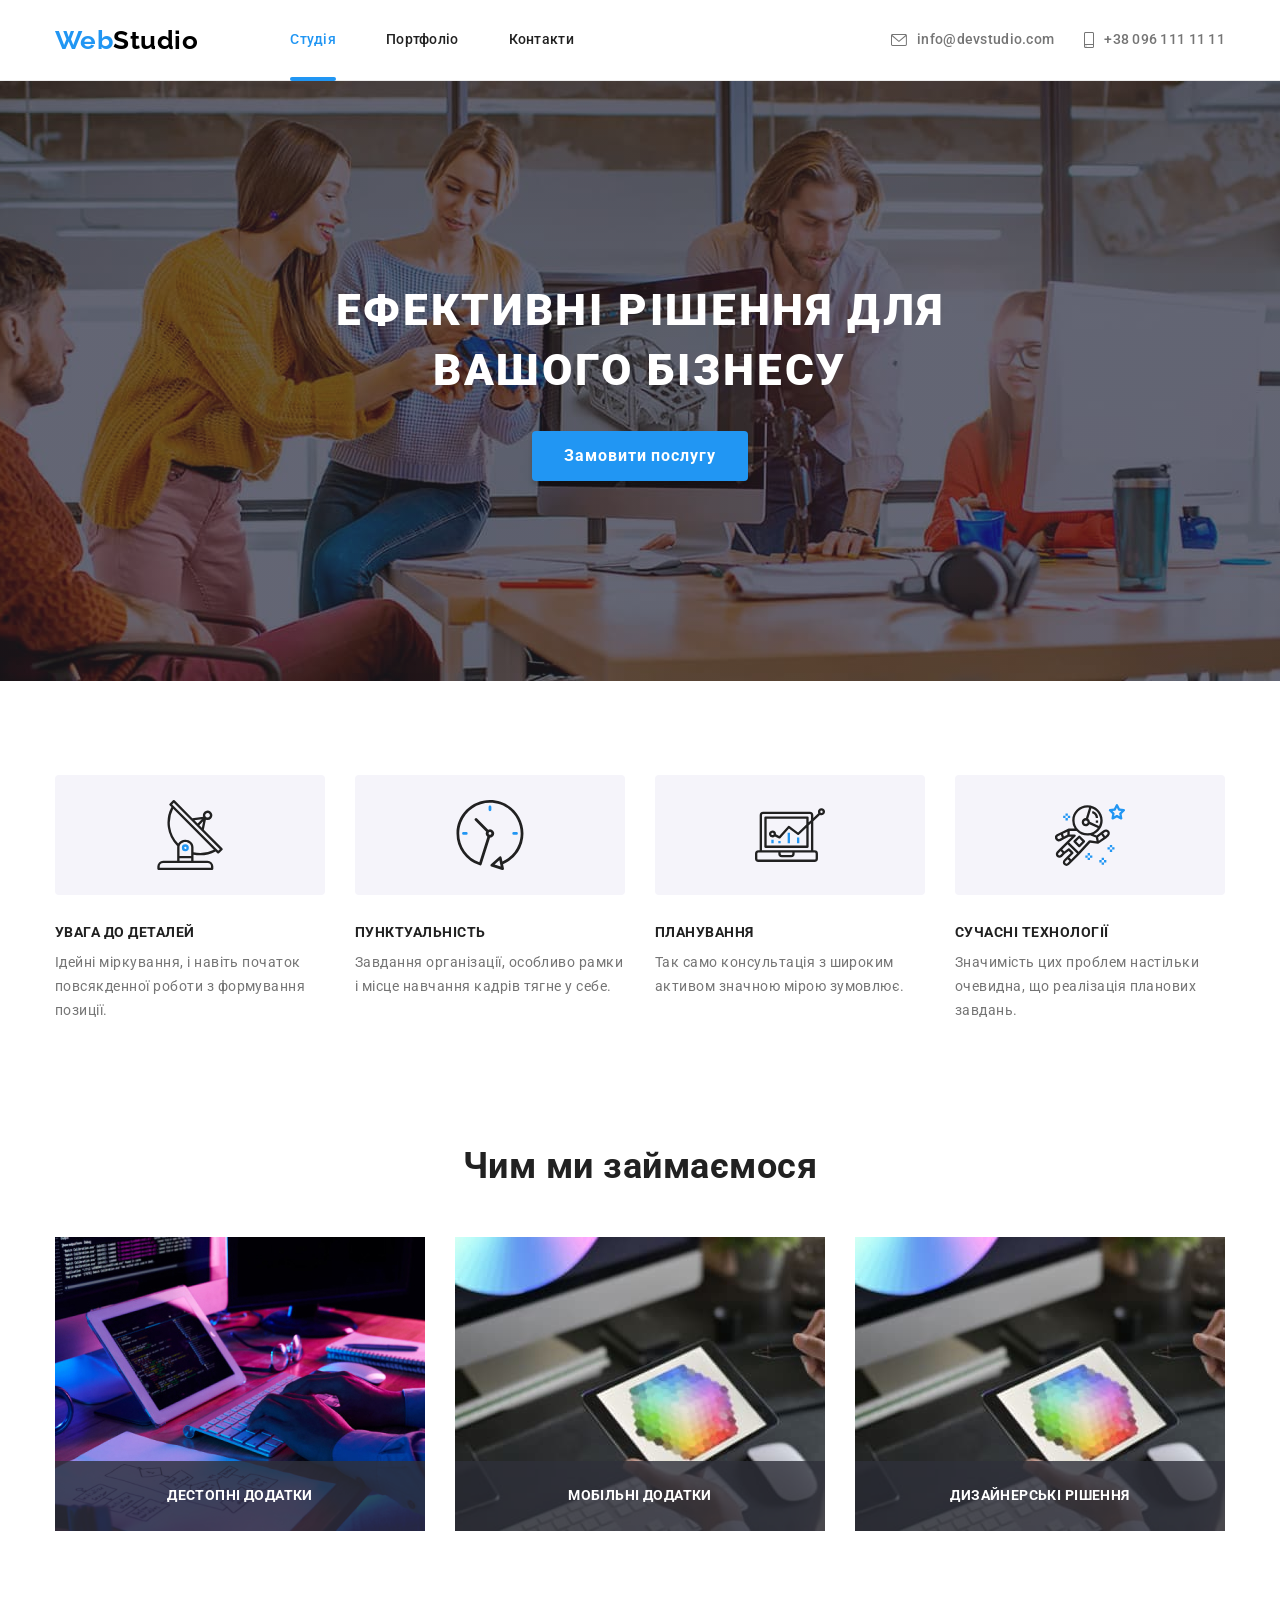
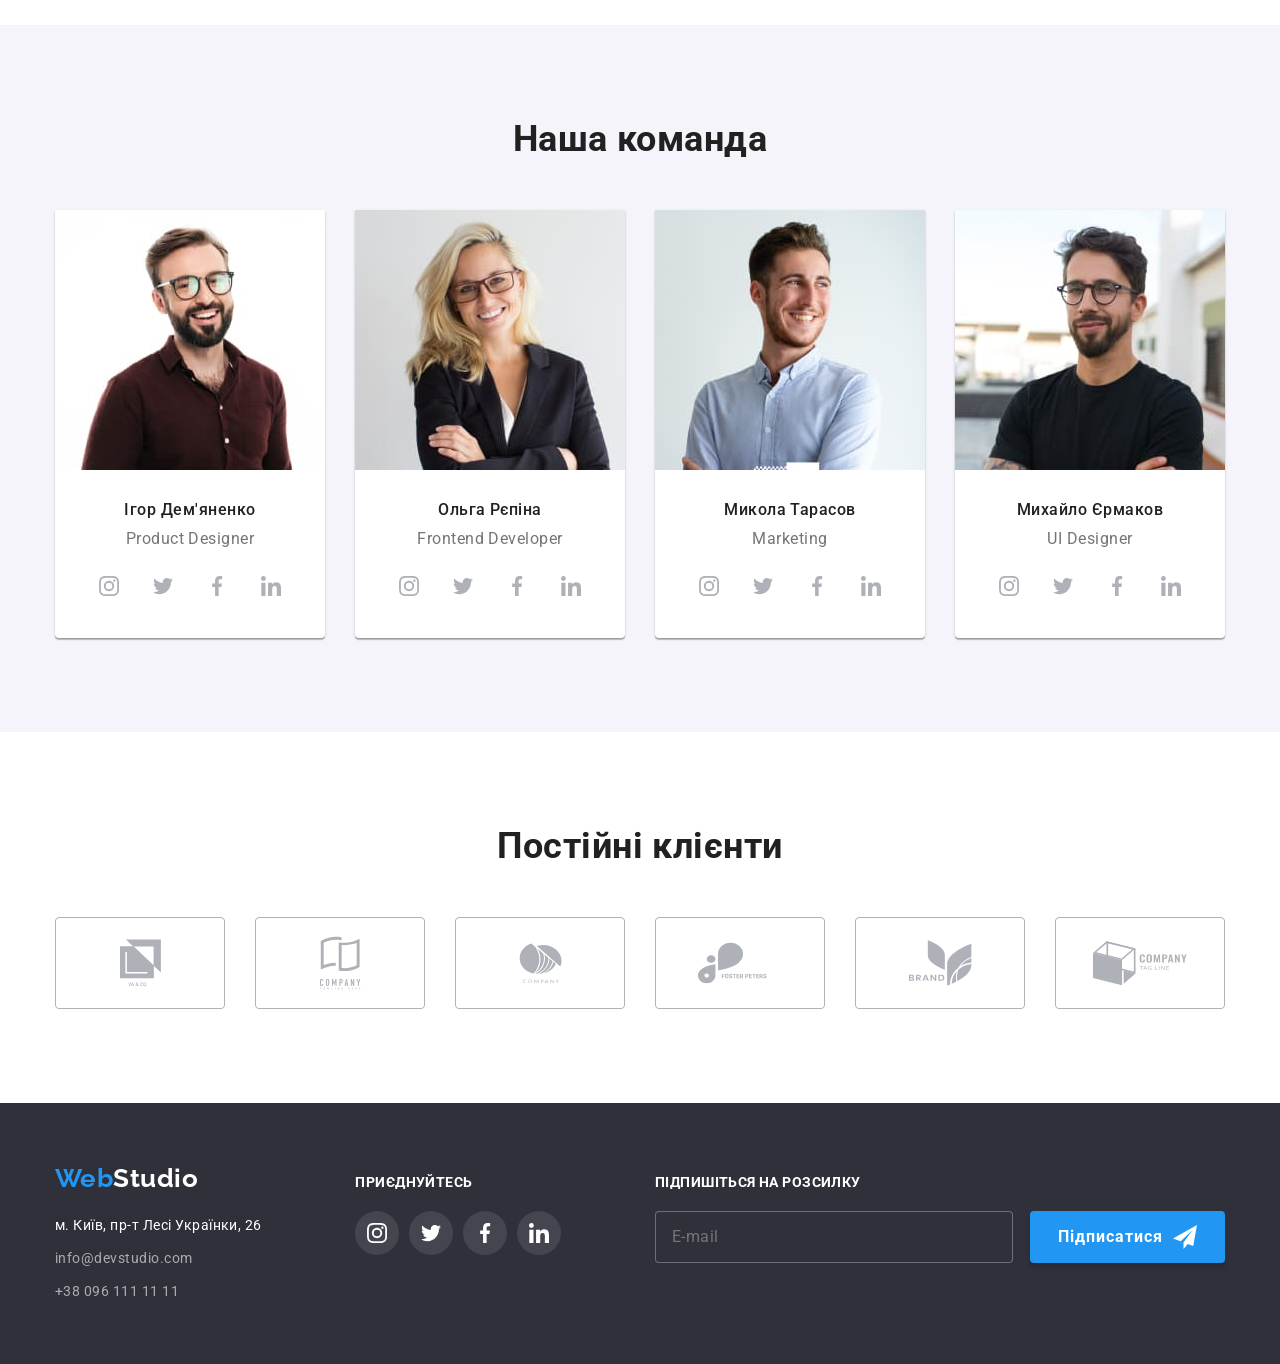
==== commit b294b8e0: "add MEDIA for images in portfolio.html" ====
--- a/index.html
+++ b/index.html
@@ -126,13 +126,16 @@
             <div class="container">
                 <h2 class="services__title">Чим ми займаємося</h2>
                 <ul class="services__list">
-                    <li class="services__item"><img src="./images/box1.jpg" alt="Десктопні" width="370">
+                    <li class="services__item">
+                        <img srcset="./images/box1-desktop.jpg 1x, ./images/box1-desktop@2x.jpg 2x" src="./images/box1-desktop.jpg" alt="Десктопні" width="370">
                         <h3 class="services__subtitle">Дестопні додатки</h3>
                     </li>
-                    <li class="services__item"><img src="./images/box2.jpg" alt="Мобільні" width="370">
+                    <li class="services__item">
+                        <img srcset="./images/box2-desktop.jpg 1x, ./images/box2-desktop@2x.jpg 2x" src="./images/box2-detsktop.jpg" alt="Мобільні" width="370">
                         <h3 class="services__subtitle">Мобільні додатки</h3>
                     </li>
-                    <li class="services__item"><img src="./images/box3.jpg" alt="Дизайнерські" width="370">
+                    <li class="services__item">
+                        <img srcset="./images/box3-desktop.jpg 1x, ./images/box3-desktop@2x.jpg 2x" src="./images/box3-desktop.jpg" alt="Дизайнерські" width="370">
                         <h3 class="services__subtitle">Дизайнерські рішення</h3>
                     </li>
                 </ul>
--- a/css/main.min.css
+++ b/css/main.min.css
@@ -1 +1 @@
-.visually-hidden{position:absolute;white-space:nowrap;width:1px;height:1px;overflow:hidden;border:0;padding:0;clip:rect(0 0 0 0);-webkit-clip-path:inset(50%);clip-path:inset(50%);margin:-1px}.mobile-menu.is-open{display:block;opacity:1;visibility:visible;pointer-events:auto}/*! modern-normalize v1.1.0 | MIT License | https://github.com/sindresorhus/modern-normalize */*,::before,::after{box-sizing:border-box}html{-moz-tab-size:4;-o-tab-size:4;tab-size:4}html{line-height:1.15;-webkit-text-size-adjust:100%}body{margin:0}body{font-family:system-ui,-apple-system,"Segoe UI",Roboto,Helvetica,Arial,sans-serif,"Apple Color Emoji","Segoe UI Emoji"}hr{height:0;color:inherit}abbr[title]{-webkit-text-decoration:underline dotted;text-decoration:underline dotted}b,strong{font-weight:bolder}code,kbd,samp,pre{font-family:ui-monospace,SFMono-Regular,Consolas,"Liberation Mono",Menlo,monospace;font-size:1em}small{font-size:80%}sub,sup{font-size:75%;line-height:0;position:relative;vertical-align:baseline}sub{bottom:-0.25em}sup{top:-0.5em}table{text-indent:0;border-color:inherit}button,input,optgroup,select,textarea{font-family:inherit;font-size:100%;line-height:1.15;margin:0}button,select{text-transform:none}button,[type=button],[type=reset],[type=submit]{-webkit-appearance:button}::-moz-focus-inner{border-style:none;padding:0}:-moz-focusring{outline:1px dotted ButtonText}:-moz-ui-invalid{box-shadow:none}legend{padding:0}progress{vertical-align:baseline}::-webkit-inner-spin-button,::-webkit-outer-spin-button{height:auto}[type=search]{-webkit-appearance:textfield;outline-offset:-2px}::-webkit-search-decoration{-webkit-appearance:none}::-webkit-file-upload-button{-webkit-appearance:button;font:inherit}summary{display:list-item}ul,p{list-style:none;margin:0;padding:0}h1,h2,h3{margin:0}.link{text-decoration:none}.section{padding:60px 0}@media screen and (min-width: 1200px){.section{padding-top:94px;padding-bottom:94px}}body{background-color:#fff;color:#757575;font-family:roboto,sans-serif;letter-spacing:.03em;min-width:240px}img{display:block}.logo{display:block;font-family:"Raleway";font-weight:700;font-size:24px;line-height:1.17}.logo-first{color:#2196f3}.logo__header{color:#000}.logo__footer{margin:0 0 20px 0;color:#fff}@media screen and (min-width: 1200px){.logo{font-size:26px;line-height:1.19}}.button{padding:10px 24px;color:#fff;font-family:inherit;font-weight:700;font-size:16px;line-height:1.88;letter-spacing:.06em;cursor:pointer;border-radius:4px;border:none;background-color:#2196f3;box-shadow:0px 4px 4px rgba(0,0,0,.15);transition:background-color 250ms cubic-bezier(0.4, 0, 0.2, 1)}.button:hover,.button:focus{background-color:#188ce8}@media screen and (min-width: 1200px){.button{padding:10px 32px}}.mobile-menu__button-menu{width:40px;height:40px;top:10px;right:15px;padding:0;border:none;background:none}.mobile-menu__button-menu:hover,.mobile-menu__button-menu:focus{cursor:pointer;border-color:#2196f3;fill:#2196f3}.mobile-menu__button-menu .mobile-menu__close{display:none}.mobile-menu__button-menu.is-open .mobile-menu__close{display:block}.mobile-menu__button-menu.is-open .mobile-menu__open{display:none}@media screen and (min-width: 768px){.mobile-menu__button-menu{display:none}}.mobile-menu__button-menu__icon{width:40px;height:40px}.mobile-menu__button-close{position:absolute;display:flex;width:40px;height:40px;padding:0;top:8px;right:8px;justify-content:center;align-items:center;background-color:rgba(0,0,0,0);border:none}.mobile-menu__button-close:hover,.mobile-menu__button-close:focus{cursor:pointer;border-color:#2196f3;fill:#2196f3}@media screen and (min-width: 768px){.mobile-menu__button-close{display:none}}.order__button{display:block;margin-left:auto;margin-right:auto}.footer__button{display:flex;align-items:center;margin-left:auto;margin-right:auto;padding:10px 28px}@media screen and (min-width: 1200px){.footer__button{margin:0}}.modal__button{display:block;margin-left:auto;margin-right:auto}.modal__button-close{position:absolute;display:flex;width:30px;height:30px;padding:0;top:8px;right:8px;justify-content:center;align-items:center;cursor:pointer;border-radius:50%;background-color:#fff;border:1px solid rgba(0,0,0,.1)}.modal__icon-close{width:18px;height:18px;transition:fill 250ms cubic-bezier(0.4, 0, 0.2, 1)}.filter__button{padding:6px 22px;color:#212121;background-color:#f5f4fa;font-family:inherit;font-weight:500;font-size:16px;line-height:1.63;cursor:pointer;border:none;border-radius:4px;transition:color 250ms cubic-bezier(0.4, 0, 0.2, 1),background-color 250ms cubic-bezier(0.4, 0, 0.2, 1),box-shadow 250ms cubic-bezier(0.4, 0, 0.2, 1)}.filter__button:hover,.filter__button:focus{color:#fff;background-color:#2196f3;box-shadow:0px 3px 1px rgba(0,0,0,.1),0px 1px 2px rgba(0,0,0,.08),0px 2px 2px rgba(0,0,0,.12)}.social-list{display:flex;justify-content:center;-moz-column-gap:10px;column-gap:10px}.social-list__item{width:44px;height:44px}.social-list__link{display:flex;width:100%;height:100%;justify-content:center;align-items:center;border-radius:50%;fill:#afb1b8;background-color:rgba(255,255,255,.1);transition:background-color 250ms cubic-bezier(0.4, 0, 0.2, 1),fill 250ms cubic-bezier(0.4, 0, 0.2, 1)}.social-list__link:hover,.social-list__link:focus{background-color:#2196f3;fill:#fff}.social-list__icon{width:20px;height:20px}.overlay{height:400px;margin-left:auto;margin-right:auto;padding:118px 0;background-color:#c4c4c4;background-position:center center;background-size:cover;background-repeat:no-repeat}@media screen and (min-width: 1200px){.overlay{max-width:1600px;height:600px;padding:200px 0}}@media screen and (max-width: 767px){.overlay{background-image:linear-gradient(to right, rgba(47, 48, 58, 0.4), rgba(47, 48, 58, 0.4)),url(../images/overlay-mobile.jpg)}}@media screen and (max-width: 767px)and (min-device-pixel-ratio: 2),screen and (max-width: 767px)and (-webkit-min-device-pixel-ratio: 2),screen and (max-width: 767px)and (min-resolution: 192dpi),screen and (max-width: 767px)and (min-resolution: 2dppx){.overlay{background-image:linear-gradient(to right, rgba(47, 48, 58, 0.4), rgba(47, 48, 58, 0.4)),url(../images/overlay-mobile@2x.jpg)}}@media screen and (min-width: 768px){.overlay{background-image:linear-gradient(to right, rgba(47, 48, 58, 0.4), rgba(47, 48, 58, 0.4)),url(../images/overlay-tablet.jpg)}}@media screen and (min-width: 768px)and (min-device-pixel-ratio: 2),screen and (min-width: 768px)and (-webkit-min-device-pixel-ratio: 2),screen and (min-width: 768px)and (min-resolution: 192dpi),screen and (min-width: 768px)and (min-resolution: 2dppx){.overlay{background-image:linear-gradient(to right, rgba(47, 48, 58, 0.4), rgba(47, 48, 58, 0.4)),url(../images/overlay-tablet@2x.jpg)}}@media screen and (min-width: 1200px){.overlay{padding:200px 0;max-width:1600px;height:600px;background-image:linear-gradient(to right, rgba(47, 48, 58, 0.4), rgba(47, 48, 58, 0.4)),url(../images/overlay-desktop.jpg)}}@media screen and (min-width: 1200px)and (min-device-pixel-ratio: 2),screen and (min-width: 1200px)and (-webkit-min-device-pixel-ratio: 2),screen and (min-width: 1200px)and (min-resolution: 192dpi),screen and (min-width: 1200px)and (min-resolution: 2dppx){.overlay{background-image:linear-gradient(to right, rgba(47, 48, 58, 0.4), rgba(47, 48, 58, 0.4)),url(../images/overlay-desktop@2x.jpg)}}@media screen and (min-width: 768px){.employee-cards{max-width:768px;margin-left:auto;margin-right:auto;display:flex;flex-wrap:wrap;justify-content:center;gap:30px}}@media screen and (min-width: 1200px){.employee-cards{max-width:1200px}}.employee-cards__item{max-width:450px;height:622px;margin-bottom:30px;margin-left:auto;margin-right:auto;background-color:#fff;box-shadow:0px 1px 3px rgba(0,0,0,.12),0px 1px 1px rgba(0,0,0,.14),0px 2px 1px rgba(0,0,0,.2);border-radius:0px 0px 4px 4px}@media screen and (min-width: 768px){.employee-cards__item{margin-bottom:0;width:354px;height:536px}}@media screen and (min-width: 1200px){.employee-cards__item{width:270px;height:428px}}.employee-cards-text{padding:30px 0;text-align:center}.employee-title{margin-bottom:10px;color:#212121;font-weight:500;font-size:16px;line-height:1.19}.employee-description{margin-bottom:16px;color:#757575;font-size:16px;line-height:1.19}.clients__list{display:flex;align-items:center;gap:30px;flex-wrap:wrap;justify-content:center}@media screen and (min-width: 480px){.clients__list{max-width:480px;margin-left:auto;margin-right:auto}}@media screen and (min-width: 768px){.clients__list{max-width:768px;margin-left:auto;margin-right:auto}}@media screen and (min-width: 1200px){.clients__list{max-width:1200px;margin-left:auto;margin-right:auto}}.clients__link{display:flex;justify-content:center;width:210px;height:92px;fill:#afb1b8;border:1px solid #afb1b8;border-radius:4px;transition:color 250ms cubic-bezier(0.4, 0, 0.2, 1),fill 250ms cubic-bezier(0.4, 0, 0.2, 1),border 250ms cubic-bezier(0.4, 0, 0.2, 1)}.clients__link:hover,.clients__link:focus{color:#2196f3;fill:#2196f3;border:1px solid #2196f3}@media screen and (min-width: 1200px){.clients__link{width:170px}}.footer__postal-address{color:#fff;font-style:normal;font-size:14px;line-height:1.71;transition:color 250ms cubic-bezier(0.4, 0, 0.2, 1)}.footer__postal-address:hover,.footer__postal-address:focus{color:#2196f3}.footer__link{color:rgba(255,255,255,.6);font-style:normal;font-size:14px;line-height:1.71;transition:color 250ms cubic-bezier(0.4, 0, 0.2, 1)}.footer__link:hover,.footer__link:focus{color:#2196f3}.footer__item:not(:last-child){margin-bottom:8px}@media screen and (min-width: 1200px){.footer__item:not(:last-child){margin-bottom:9px}}.footer__title{margin-bottom:20px;font-size:14px;font-weight:700;line-height:1.14;letter-spacing:.03em;text-transform:uppercase;color:#fff}.project{max-width:450px;margin-left:auto;margin-right:auto;overflow-y:hidden}.project:not(:last-child){margin-bottom:30px}@media screen and (min-width: 768px){.project{width:354px;height:440px;margin-left:initial;margin-right:auto}}@media screen and (min-width: 1200px){.project{width:370px}}.project__link{display:block;transition:box-shadow 250ms cubic-bezier(0.4, 0, 0.2, 1)}.project__link:hover,.project__link:focus{box-shadow:0px 1px 1px rgba(0,0,0,.12),0px 4px 4px rgba(0,0,0,.06),1px 4px 6px rgba(0,0,0,.16)}.project__link:hover .project__about-text,.project__link:focus .project__about-text{transform:translateY(-100%)}.project__description{padding:20px 24px;border-left:1px solid #eee;border-right:1px solid #eee;border-bottom:1px solid #eee}.project__title{margin-bottom:4px;color:#212121;font-weight:700;font-size:18px;line-height:2;letter-spacing:.06em}.project__text{color:#757575;font-size:16px;line-height:1.88}.project__about{position:relative;height:294px;overflow:hidden}.project__about-text{position:absolute;width:100%;height:100%;padding:77px 24px;overflow:auto;color:#fff;font-size:18px;line-height:1.56;letter-spacing:.03em;background-color:rgba(33,150,243,.9);transition:transform 250ms cubic-bezier(0.4, 0, 0.2, 1)}@media screen and (min-width: 768px){.project__about-text{padding:49px 24px}}.container{min-width:200px;max-width:1200px;margin:0 auto;padding:0 15px}.header{border-bottom:1px solid #ececec}.header__main-nav{display:flex;align-items:center;justify-content:space-between}@media screen and (min-width: 480px){.header__main-nav{-moz-column-gap:87px;column-gap:87px}}@media screen and (min-width: 1200px){.header__main-nav{-moz-column-gap:92px;column-gap:92px}}.header__container{display:flex;align-items:center;justify-content:space-between;padding:16px 0}@media screen and (min-width: 768px){.header__container{padding:0}}.header__contacts{display:none}@media screen and (min-width: 768px){.header__contacts{display:flex;row-gap:10px;flex-direction:column;align-items:flex-start}}@media screen and (min-width: 1200px){.header__contacts{align-items:center;-moz-column-gap:30px;column-gap:30px;flex-direction:row}}.header__contacts-link{display:flex;align-items:center;color:#757575;fill:#757575;font-weight:500;font-size:12px;line-height:1.17;letter-spacing:.02em;transition:color 250ms cubic-bezier(0.4, 0, 0.2, 1),fill 250ms cubic-bezier(0.4, 0, 0.2, 1)}@media screen and (min-width: 1200px){.header__contacts-link{font-size:14px;line-height:1.14}}.header__contacts-link:hover,.header__contacts-link:focus{color:#2196f3;fill:#2196f3}.header__link{display:block;padding-top:32px;padding-bottom:32px;color:#212121;font-weight:500;font-size:14px;line-height:1.14;letter-spacing:.02em;transition:color 250ms cubic-bezier(0.4, 0, 0.2, 1)}.header__item{position:relative}.header__menu{display:none}.header__menu a:hover,.header__menu a:focus{color:#2196f3}@media screen and (min-width: 768px){.header__menu{display:flex;-moz-column-gap:50px;column-gap:50px;align-items:center}}.header .active::after{content:"";position:absolute;width:100%;height:4px;left:0;bottom:-1px;background-color:#2196f3;border-radius:2px}.envelope,.smartphone{margin-right:10px}.order-service{text-align:center}.main__title{max-width:360px;margin:0 auto 30px;color:#fff;font-weight:900;font-size:26px;line-height:1.62;letter-spacing:.06em;text-transform:uppercase}@media screen and (min-width: 1200px){.main__title{max-width:696px;font-size:44px;line-height:1.36}}@media screen and (min-width: 768px){.features{max-width:768px;margin-left:auto;margin-right:auto}}@media screen and (min-width: 1200px){.features{min-width:1200px}}@media screen and (min-width: 768px){.features__list{display:flex;align-items:center;gap:30px;flex-wrap:wrap;justify-content:center}}@media screen and (min-width: 1200px){.features__list{flex-wrap:nowrap;align-items:normal;justify-content:normal}}.feauteres__icons{width:70px;height:70px}.features__background{display:flex;justify-content:center;align-items:center;height:120px;margin-bottom:30px;background-color:#f5f4fa;border-radius:4px}.feature-title{margin-bottom:10px;color:#212121;font-weight:700;font-size:14px;line-height:1.14;text-transform:uppercase;text-align:center}@media screen and (min-width: 768px){.feature-title{text-align:start}}.features__item{width:100%;margin-bottom:30px}@media screen and (min-width: 768px){.features__item{width:354px}}@media screen and (min-width: 1200px){.features__item{width:270px}}.feature-description{font-size:14px;line-height:1.7}.services{display:none;padding-top:0}.services__title{margin-bottom:50px;color:#212121;font-weight:700;font-size:36px;line-height:1.14;text-align:center}.services__subtitle{position:absolute;bottom:0;width:370px;padding:27px 0;font-size:14px;line-height:1.14;text-align:center;letter-spacing:.03em;text-transform:uppercase;color:#fff;background:rgba(47,48,58,.8)}.services__list{display:flex;align-items:center;-moz-column-gap:30px;column-gap:30px}.services__item{position:relative}@media screen and (min-width: 1200px){.services{display:block}}.team{background-color:#f5f4fa}.team__title{margin-bottom:30px;color:#212121;font-weight:700;font-size:28px;line-height:1.18;text-align:center}@media screen and (min-width: 1200px){.team__title{font-size:36px;line-height:1.14;margin-bottom:50px}}.team img{max-width:450px}.clients__title{margin-bottom:30px;color:#212121;font-weight:700;font-size:24px;line-height:1.18;text-align:center}@media screen and (min-width: 1200px){.clients__title{margin-bottom:50px;font-size:36px;line-height:1.14}}.filter__list{display:flex;max-width:326px;margin-left:auto;margin-right:auto;margin-bottom:40px;-moz-column-gap:8px;column-gap:8px;row-gap:15px;flex-wrap:wrap;align-items:center;justify-content:center}@media screen and (min-width: 768px){.filter__list{max-width:768px;margin-bottom:30px}}@media screen and (min-width: 1200px){.filter__list{max-width:1200px;margin-bottom:48px}}@media screen and (min-width: 768px){.gallery{display:flex;max-width:738px;margin-left:auto;margin-right:auto;flex-wrap:wrap;justify-content:center;gap:30px}}@media screen and (min-width: 1200px){.gallery{max-width:1200px}}.footer{padding-top:60px;padding-bottom:60px;background-color:#2f303a}.footer__container{-moz-column-gap:70px;column-gap:70px;text-align:center;justify-content:space-between;align-items:baseline}@media screen and (min-width: 768px){.footer__container{max-width:768px;margin-left:auto;margin-right:auto;display:flex;flex-wrap:wrap;justify-content:space-around}}@media screen and (min-width: 1200px){.footer__container{max-width:1200px;text-align:start;margin:0;display:flex;flex-wrap:nowrap;justify-content:space-between;align-items:baseline}}.footer .social-list__link{fill:#fff}.footer__post{margin-bottom:60px}@media screen and (min-width: 1200px){.footer__post{margin-bottom:0}}.footer__join{margin-bottom:60px}@media screen and (min-width: 1200px){.footer__join{margin-bottom:0}}.modal__form-field{display:flex;flex-direction:column;margin-bottom:10px}.modal__form-label{margin-bottom:4px;font-size:12px;line-height:.86;letter-spacing:.01em;color:#757575}.modal__wrop{position:relative}.modal__form-input{width:100%;height:40px;padding-left:42px}.modal__form-icon{position:absolute;width:18px;height:18px;top:50%;left:12px;transform:translateY(-50%);transition:color 250ms cubic-bezier(0.4, 0, 0.2, 1),fill 250ms cubic-bezier(0.4, 0, 0.2, 1),border 250ms cubic-bezier(0.4, 0, 0.2, 1)}.modal__form-input,.modal__form-textarea{border:1px solid rgba(33,33,33,.2);border-radius:4px;transition:border 250ms cubic-bezier(0.4, 0, 0.2, 1)}.modal__form-comment{display:flex;flex-direction:column;margin-bottom:20px}.modal__form-textarea{height:120px;padding:12px 16px;resize:none}.modal__form-textarea::-moz-placeholder{font-family:inherit;font-size:12px;line-height:1.17;letter-spacing:.01em;color:rgba(117,117,117,.5)}.modal__form-textarea:-ms-input-placeholder{font-family:inherit;font-size:12px;line-height:1.17;letter-spacing:.01em;color:rgba(117,117,117,.5)}.modal__form-textarea::placeholder{font-family:inherit;font-size:12px;line-height:1.17;letter-spacing:.01em;color:rgba(117,117,117,.5)}:active,:hover,:focus{outline:0;outline-offset:0}.modal__icon-close:hover,.modal__button-close:focus,.modal__form-input:hover,.modal__form-input:hover+.modal__form-icon,.modal__form-input:focus,.modal__form-input:focus+.modal__form-icon,.modal__form-textarea:hover,.modal__form-textarea:focus{cursor:pointer;border-color:#2196f3;fill:#2196f3}.modal__form-check{margin-bottom:30px;text-align:left}@media screen and (min-width: 1200px){.modal__form-check{text-align:center}}.modal__check{-webkit-appearance:none;-moz-appearance:none;appearance:none}.modal__check:checked+.modal__icon-check{fill:#fff;background-color:#2196f3;border-color:#2196f3}.modal__icon-check{vertical-align:middle;border:2px solid #212121;border-radius:2px;fill:rgba(0,0,0,0);transition:color 250ms cubic-bezier(0.4, 0, 0.2, 1),fill 250ms cubic-bezier(0.4, 0, 0.2, 1),border 250ms cubic-bezier(0.4, 0, 0.2, 1)}@media screen and (min-width: 1200px){.modal__icon-check{margin-right:8px}}.modal__form-agreement{display:inline-block;font-size:12px;line-height:1.71;letter-spacing:.03em;color:#757575}@media screen and (min-width: 1200px){.modal__form-agreement{font-size:14px}}.modal__text-agreement{vertical-align:middle}.terms-agreement{color:#2196f3}@media screen and (min-width: 768px){.footer__form-subscribe{width:450px}}@media screen and (min-width: 1200px){.footer__form-subscribe{width:570px}}.footer__form-wrop{margin-left:auto;margin-right:auto}@media screen and (min-width: 1200px){.footer__form-wrop{display:flex;-moz-column-gap:12px;column-gap:12px;justify-content:space-between}}.footer__form-input{width:100%;max-width:450px;margin-bottom:20px;padding:15px 16px;font-size:16px;line-height:1.25;letter-spacing:.03em;color:var(--footer-contact-color);background-color:#2f303a;border:1px solid rgba(255,255,255,.3);border-radius:4px}@media screen and (min-width: 1200px){.footer__form-input{width:358px;margin-bottom:0}}.icon-subscribe{fill:#fff;margin-left:10px}.backdrop{position:fixed;width:100%;height:100%;top:0;background-color:rgba(0,0,0,.2);transition:opacity 250ms linear,visibility 250ms linear,transform 250ms linear}.backdrop.is-hidden{visibility:hidden;opacity:0;pointer-events:none;transform:scale(2)}.modal{display:flex;padding:20px 0;height:100%;align-content:center;justify-content:center;align-items:center}.modal__container{position:relative;max-width:450px;height:609px;background-color:#fff;border-radius:4px;overflow-y:auto;padding:40px}@media screen and (min-width: 1200px){.modal__container{max-width:528px}}.modal__title{margin-bottom:12px;font-size:20px;line-height:1.15;text-align:center;letter-spacing:.03em;color:#212121}@media screen and (min-width: 768px){.modal__title{line-height:1.5}}@media screen and (max-width: 767px){.mobile-menu{outline:solid red;display:none;width:100%;height:100%;background:#fff;position:fixed;top:0;left:0;width:100%}.mobile-menu__icon-close{width:40px;height:40px}.mobile-menu__item:not(:last-child){margin-bottom:32px}}@media screen and (min-width: 768px){.mobile-menu{display:none}}.mobile-menu__nav{top:0;left:0;width:100%;margin-bottom:306px;font-weight:500;font-size:40px;line-height:1.18;letter-spacing:.02em}.mobile-menu__nav .mobile-menu__link:focus,.mobile-menu__nav .mobile-menu__link:focus{cursor:pointer;border-color:#2196f3;color:#2196f3}.mobile-menu__content{padding:48px 40px}.mobile-menu__link{color:#212121}.mobile-menu__contacts{margin-bottom:64px}.mobile-menu__contacts-item:first-child{margin-bottom:32px}.mobile-menu__contacts-mail{color:#757575;font-weight:500;font-size:24px;line-height:1.17;letter-spacing:.02em}.mobile-menu__contacts-phone{color:#2196f3;font-weight:500;font-size:34px;line-height:1.18;letter-spacing:.02em}.mobile-menu__socials{display:flex;justify-content:flex-start;align-items:center;flex-wrap:wrap;-moz-column-gap:10px;column-gap:10px}.mobile-menu__socials-link{color:#2196f3;display:flex}.soclink-before::before{content:"";display:inline-block;width:22px;margin-right:-10px;border-bottom:1px solid rgba(33,33,33,.2);transform:rotate(90deg)}.active{color:#2196f3}/*# sourceMappingURL=main.min.css.map */+.visually-hidden{position:absolute;white-space:nowrap;width:1px;height:1px;overflow:hidden;border:0;padding:0;clip:rect(0 0 0 0);-webkit-clip-path:inset(50%);clip-path:inset(50%);margin:-1px}.mobile-menu.is-open{display:block;opacity:1;visibility:visible;pointer-events:auto}/*! modern-normalize v1.1.0 | MIT License | https://github.com/sindresorhus/modern-normalize */*,::before,::after{box-sizing:border-box}html{-moz-tab-size:4;-o-tab-size:4;tab-size:4}html{line-height:1.15;-webkit-text-size-adjust:100%}body{margin:0}body{font-family:system-ui,-apple-system,"Segoe UI",Roboto,Helvetica,Arial,sans-serif,"Apple Color Emoji","Segoe UI Emoji"}hr{height:0;color:inherit}abbr[title]{-webkit-text-decoration:underline dotted;text-decoration:underline dotted}b,strong{font-weight:bolder}code,kbd,samp,pre{font-family:ui-monospace,SFMono-Regular,Consolas,"Liberation Mono",Menlo,monospace;font-size:1em}small{font-size:80%}sub,sup{font-size:75%;line-height:0;position:relative;vertical-align:baseline}sub{bottom:-0.25em}sup{top:-0.5em}table{text-indent:0;border-color:inherit}button,input,optgroup,select,textarea{font-family:inherit;font-size:100%;line-height:1.15;margin:0}button,select{text-transform:none}button,[type=button],[type=reset],[type=submit]{-webkit-appearance:button}::-moz-focus-inner{border-style:none;padding:0}:-moz-focusring{outline:1px dotted ButtonText}:-moz-ui-invalid{box-shadow:none}legend{padding:0}progress{vertical-align:baseline}::-webkit-inner-spin-button,::-webkit-outer-spin-button{height:auto}[type=search]{-webkit-appearance:textfield;outline-offset:-2px}::-webkit-search-decoration{-webkit-appearance:none}::-webkit-file-upload-button{-webkit-appearance:button;font:inherit}summary{display:list-item}ul,p{list-style:none;margin:0;padding:0}h1,h2,h3{margin:0}.link{text-decoration:none}.section{padding:60px 0}@media screen and (min-width: 1200px){.section{padding-top:94px;padding-bottom:94px}}body{background-color:#fff;color:#757575;font-family:roboto,sans-serif;letter-spacing:.03em;min-width:240px}img{display:block}.logo{display:block;font-family:"Raleway";font-weight:700;font-size:24px;line-height:1.17}.logo-first{color:#2196f3}.logo__header{color:#000}.logo__footer{margin:0 0 20px 0;color:#fff}@media screen and (min-width: 1200px){.logo{font-size:26px;line-height:1.19}}.button{padding:10px 24px;color:#fff;font-family:inherit;font-weight:700;font-size:16px;line-height:1.88;letter-spacing:.06em;cursor:pointer;border-radius:4px;border:none;background-color:#2196f3;box-shadow:0px 4px 4px rgba(0,0,0,.15);transition:background-color 250ms cubic-bezier(0.4, 0, 0.2, 1)}.button:hover,.button:focus{background-color:#188ce8}@media screen and (min-width: 1200px){.button{padding:10px 32px}}.mobile-menu__button-menu{width:40px;height:40px;top:10px;right:15px;padding:0;border:none;background:none}.mobile-menu__button-menu:hover,.mobile-menu__button-menu:focus{cursor:pointer;border-color:#2196f3;fill:#2196f3}.mobile-menu__button-menu .mobile-menu__close{display:none}.mobile-menu__button-menu.is-open .mobile-menu__close{display:block}.mobile-menu__button-menu.is-open .mobile-menu__open{display:none}@media screen and (min-width: 768px){.mobile-menu__button-menu{display:none}}.mobile-menu__button-menu__icon{width:40px;height:40px}.mobile-menu__button-close{position:absolute;display:flex;width:40px;height:40px;padding:0;top:8px;right:8px;justify-content:center;align-items:center;background-color:rgba(0,0,0,0);border:none}.mobile-menu__button-close:hover,.mobile-menu__button-close:focus{cursor:pointer;border-color:#2196f3;fill:#2196f3}@media screen and (min-width: 768px){.mobile-menu__button-close{display:none}}.order__button{display:block;margin-left:auto;margin-right:auto}.footer__button{display:flex;align-items:center;margin-left:auto;margin-right:auto;padding:10px 28px}@media screen and (min-width: 1200px){.footer__button{margin:0}}.modal__button{display:block;margin-left:auto;margin-right:auto}.modal__button-close{position:absolute;display:flex;width:30px;height:30px;padding:0;top:8px;right:8px;justify-content:center;align-items:center;cursor:pointer;border-radius:50%;background-color:#fff;border:1px solid rgba(0,0,0,.1)}.modal__icon-close{width:18px;height:18px;transition:fill 250ms cubic-bezier(0.4, 0, 0.2, 1)}.filter__button{padding:6px 22px;color:#212121;background-color:#f5f4fa;font-family:inherit;font-weight:500;font-size:16px;line-height:1.63;cursor:pointer;border:none;border-radius:4px;transition:color 250ms cubic-bezier(0.4, 0, 0.2, 1),background-color 250ms cubic-bezier(0.4, 0, 0.2, 1),box-shadow 250ms cubic-bezier(0.4, 0, 0.2, 1)}.filter__button:hover,.filter__button:focus{color:#fff;background-color:#2196f3;box-shadow:0px 3px 1px rgba(0,0,0,.1),0px 1px 2px rgba(0,0,0,.08),0px 2px 2px rgba(0,0,0,.12)}.social-list{display:flex;justify-content:center;-moz-column-gap:10px;column-gap:10px}.social-list__item{width:44px;height:44px}.social-list__link{display:flex;width:100%;height:100%;justify-content:center;align-items:center;border-radius:50%;fill:#afb1b8;background-color:rgba(255,255,255,.1);transition:background-color 250ms cubic-bezier(0.4, 0, 0.2, 1),fill 250ms cubic-bezier(0.4, 0, 0.2, 1)}.social-list__link:hover,.social-list__link:focus{background-color:#2196f3;fill:#fff}.social-list__icon{width:20px;height:20px}.overlay{height:400px;margin-left:auto;margin-right:auto;padding:118px 0;background-color:#c4c4c4;background-position:center center;background-size:cover;background-repeat:no-repeat}@media screen and (min-width: 1200px){.overlay{max-width:1600px;height:600px;padding:200px 0}}@media screen and (max-width: 767px){.overlay{background-image:linear-gradient(to right, rgba(47, 48, 58, 0.4), rgba(47, 48, 58, 0.4)),url(../images/overlay-mobile.jpg)}}@media screen and (max-width: 767px)and (min-device-pixel-ratio: 2),screen and (max-width: 767px)and (-webkit-min-device-pixel-ratio: 2),screen and (max-width: 767px)and (min-resolution: 192dpi),screen and (max-width: 767px)and (min-resolution: 2dppx){.overlay{background-image:linear-gradient(to right, rgba(47, 48, 58, 0.4), rgba(47, 48, 58, 0.4)),url(../images/overlay-mobile@2x.jpg)}}@media screen and (min-width: 768px){.overlay{background-image:linear-gradient(to right, rgba(47, 48, 58, 0.4), rgba(47, 48, 58, 0.4)),url(../images/overlay-tablet.jpg)}}@media screen and (min-width: 768px)and (min-device-pixel-ratio: 2),screen and (min-width: 768px)and (-webkit-min-device-pixel-ratio: 2),screen and (min-width: 768px)and (min-resolution: 192dpi),screen and (min-width: 768px)and (min-resolution: 2dppx){.overlay{background-image:linear-gradient(to right, rgba(47, 48, 58, 0.4), rgba(47, 48, 58, 0.4)),url(../images/overlay-tablet@2x.jpg)}}@media screen and (min-width: 1200px){.overlay{padding:200px 0;max-width:1600px;height:600px;background-image:linear-gradient(to right, rgba(47, 48, 58, 0.4), rgba(47, 48, 58, 0.4)),url(../images/overlay-desktop.jpg)}}@media screen and (min-width: 1200px)and (min-device-pixel-ratio: 2),screen and (min-width: 1200px)and (-webkit-min-device-pixel-ratio: 2),screen and (min-width: 1200px)and (min-resolution: 192dpi),screen and (min-width: 1200px)and (min-resolution: 2dppx){.overlay{background-image:linear-gradient(to right, rgba(47, 48, 58, 0.4), rgba(47, 48, 58, 0.4)),url(../images/overlay-desktop@2x.jpg)}}@media screen and (min-width: 768px){.employee-cards{max-width:768px;margin-left:auto;margin-right:auto;display:flex;flex-wrap:wrap;justify-content:center;gap:30px}}@media screen and (min-width: 1200px){.employee-cards{max-width:1200px}}.employee-cards__item{max-width:450px;height:622px;margin-bottom:30px;margin-left:auto;margin-right:auto;background-color:#fff;box-shadow:0px 1px 3px rgba(0,0,0,.12),0px 1px 1px rgba(0,0,0,.14),0px 2px 1px rgba(0,0,0,.2);border-radius:0px 0px 4px 4px}@media screen and (min-width: 768px){.employee-cards__item{margin-bottom:0;width:354px;height:536px}}@media screen and (min-width: 1200px){.employee-cards__item{width:270px;height:428px}}.employee-cards-text{padding:30px 0;text-align:center}.employee-title{margin-bottom:10px;color:#212121;font-weight:500;font-size:16px;line-height:1.19}.employee-description{margin-bottom:16px;color:#757575;font-size:16px;line-height:1.19}.clients__list{display:flex;align-items:center;gap:30px;flex-wrap:wrap;justify-content:center}@media screen and (min-width: 480px){.clients__list{max-width:480px;margin-left:auto;margin-right:auto}}@media screen and (min-width: 768px){.clients__list{max-width:768px;margin-left:auto;margin-right:auto}}@media screen and (min-width: 1200px){.clients__list{max-width:1200px;margin-left:auto;margin-right:auto}}.clients__link{display:flex;justify-content:center;width:210px;height:92px;fill:#afb1b8;border:1px solid #afb1b8;border-radius:4px;transition:color 250ms cubic-bezier(0.4, 0, 0.2, 1),fill 250ms cubic-bezier(0.4, 0, 0.2, 1),border 250ms cubic-bezier(0.4, 0, 0.2, 1)}.clients__link:hover,.clients__link:focus{color:#2196f3;fill:#2196f3;border:1px solid #2196f3}@media screen and (min-width: 1200px){.clients__link{width:170px}}.footer__postal-address{color:#fff;font-style:normal;font-size:14px;line-height:1.71;transition:color 250ms cubic-bezier(0.4, 0, 0.2, 1)}.footer__postal-address:hover,.footer__postal-address:focus{color:#2196f3}.footer__link{color:rgba(255,255,255,.6);font-style:normal;font-size:14px;line-height:1.71;transition:color 250ms cubic-bezier(0.4, 0, 0.2, 1)}.footer__link:hover,.footer__link:focus{color:#2196f3}.footer__item:not(:last-child){margin-bottom:8px}@media screen and (min-width: 1200px){.footer__item:not(:last-child){margin-bottom:9px}}.footer__title{margin-bottom:20px;font-size:14px;font-weight:700;line-height:1.14;letter-spacing:.03em;text-transform:uppercase;color:#fff}.project{max-width:450px;margin-left:auto;margin-right:auto;overflow-y:hidden}.project:not(:last-child){margin-bottom:30px}@media screen and (min-width: 768px){.project{width:354px;height:440px;margin-left:initial;margin-right:auto}}@media screen and (min-width: 1200px){.project{width:370px}}.project__link{display:block;transition:box-shadow 250ms cubic-bezier(0.4, 0, 0.2, 1)}.project__link:hover,.project__link:focus{box-shadow:0px 1px 1px rgba(0,0,0,.12),0px 4px 4px rgba(0,0,0,.06),1px 4px 6px rgba(0,0,0,.16)}.project__link:hover .project__about-text,.project__link:focus .project__about-text{transform:translateY(-100%)}.project__description{padding:20px 24px;border-left:1px solid #eee;border-right:1px solid #eee;border-bottom:1px solid #eee}.project__title{margin-bottom:4px;color:#212121;font-weight:700;font-size:18px;line-height:2;letter-spacing:.06em}.project__text{color:#757575;font-size:16px;line-height:1.88}.project__about{position:relative;overflow:hidden}@media screen and (min-width: 768px){.project__about{width:354px}}@media screen and (min-width: 1200px){.project__about{width:370px}}.project__about-text{position:absolute;width:100%;height:100%;padding:77px 24px;color:#fff;font-size:18px;line-height:1.56;letter-spacing:.03em;background-color:rgba(33,150,243,.9);transition:transform 250ms cubic-bezier(0.4, 0, 0.2, 1)}@media screen and (min-width: 768px){.project__about-text{padding:49px 24px;width:354px}}@media screen and (min-width: 1200px){.project__about-text{width:100%}}.container{min-width:200px;max-width:1200px;margin:0 auto;padding:0 15px}.header{border-bottom:1px solid #ececec}.header__main-nav{display:flex;align-items:center;justify-content:space-between}@media screen and (min-width: 480px){.header__main-nav{-moz-column-gap:87px;column-gap:87px}}@media screen and (min-width: 1200px){.header__main-nav{-moz-column-gap:92px;column-gap:92px}}.header__container{display:flex;align-items:center;justify-content:space-between;padding:16px 0}@media screen and (min-width: 768px){.header__container{padding:0}}.header__contacts{display:none}@media screen and (min-width: 768px){.header__contacts{display:flex;row-gap:10px;flex-direction:column;align-items:flex-start}}@media screen and (min-width: 1200px){.header__contacts{align-items:center;-moz-column-gap:30px;column-gap:30px;flex-direction:row}}.header__contacts-link{display:flex;align-items:center;color:#757575;fill:#757575;font-weight:500;font-size:12px;line-height:1.17;letter-spacing:.02em;transition:color 250ms cubic-bezier(0.4, 0, 0.2, 1),fill 250ms cubic-bezier(0.4, 0, 0.2, 1)}@media screen and (min-width: 1200px){.header__contacts-link{font-size:14px;line-height:1.14}}.header__contacts-link:hover,.header__contacts-link:focus{color:#2196f3;fill:#2196f3}.header__link{display:block;padding-top:32px;padding-bottom:32px;color:#212121;font-weight:500;font-size:14px;line-height:1.14;letter-spacing:.02em;transition:color 250ms cubic-bezier(0.4, 0, 0.2, 1)}.header__item{position:relative}.header__menu{display:none}.header__menu a:hover,.header__menu a:focus{color:#2196f3}@media screen and (min-width: 768px){.header__menu{display:flex;-moz-column-gap:50px;column-gap:50px;align-items:center}}.header .active::after{content:"";position:absolute;width:100%;height:4px;left:0;bottom:-1px;background-color:#2196f3;border-radius:2px}.envelope,.smartphone{margin-right:10px}.order-service{text-align:center}.main__title{max-width:360px;margin:0 auto 30px;color:#fff;font-weight:900;font-size:26px;line-height:1.62;letter-spacing:.06em;text-transform:uppercase}@media screen and (min-width: 1200px){.main__title{max-width:696px;font-size:44px;line-height:1.36}}@media screen and (min-width: 768px){.features{max-width:768px;margin-left:auto;margin-right:auto}}@media screen and (min-width: 1200px){.features{min-width:1200px}}@media screen and (min-width: 768px){.features__list{display:flex;align-items:center;gap:30px;flex-wrap:wrap;justify-content:center}}@media screen and (min-width: 1200px){.features__list{flex-wrap:nowrap;align-items:normal;justify-content:normal}}.feauteres__icons{width:70px;height:70px}.features__background{display:flex;justify-content:center;align-items:center;height:120px;margin-bottom:30px;background-color:#f5f4fa;border-radius:4px}.feature-title{margin-bottom:10px;color:#212121;font-weight:700;font-size:14px;line-height:1.14;text-transform:uppercase;text-align:center}@media screen and (min-width: 768px){.feature-title{text-align:start}}.features__item{width:100%;margin-bottom:30px}@media screen and (min-width: 768px){.features__item{width:354px}}@media screen and (min-width: 1200px){.features__item{width:270px}}.feature-description{font-size:14px;line-height:1.7}.services{display:none;padding-top:0}.services__title{margin-bottom:50px;color:#212121;font-weight:700;font-size:36px;line-height:1.14;text-align:center}.services__subtitle{position:absolute;bottom:0;width:370px;padding:27px 0;font-size:14px;line-height:1.14;text-align:center;letter-spacing:.03em;text-transform:uppercase;color:#fff;background:rgba(47,48,58,.8)}.services__list{display:flex;align-items:center;-moz-column-gap:30px;column-gap:30px}.services__item{position:relative}@media screen and (min-width: 1200px){.services{display:block}}.team{background-color:#f5f4fa}.team__title{margin-bottom:30px;color:#212121;font-weight:700;font-size:28px;line-height:1.18;text-align:center}@media screen and (min-width: 1200px){.team__title{font-size:36px;line-height:1.14;margin-bottom:50px}}.team img{max-width:450px}.clients__title{margin-bottom:30px;color:#212121;font-weight:700;font-size:24px;line-height:1.18;text-align:center}@media screen and (min-width: 1200px){.clients__title{margin-bottom:50px;font-size:36px;line-height:1.14}}.filter__list{display:flex;max-width:326px;margin-left:auto;margin-right:auto;margin-bottom:40px;-moz-column-gap:8px;column-gap:8px;row-gap:15px;flex-wrap:wrap;align-items:center;justify-content:center}@media screen and (min-width: 768px){.filter__list{max-width:768px;margin-bottom:30px}}@media screen and (min-width: 1200px){.filter__list{max-width:1200px;margin-bottom:48px}}@media screen and (min-width: 768px){.gallery{display:flex;max-width:738px;margin-left:auto;margin-right:auto;flex-wrap:wrap;justify-content:center;gap:30px}}@media screen and (min-width: 1200px){.gallery{max-width:1200px}}.footer{padding-top:60px;padding-bottom:60px;background-color:#2f303a}.footer__container{-moz-column-gap:70px;column-gap:70px;text-align:center;justify-content:space-between;align-items:baseline}@media screen and (min-width: 768px){.footer__container{max-width:768px;margin-left:auto;margin-right:auto;display:flex;flex-wrap:wrap;justify-content:space-around}}@media screen and (min-width: 1200px){.footer__container{max-width:1200px;text-align:start;margin:0;display:flex;flex-wrap:nowrap;justify-content:space-between;align-items:baseline}}.footer .social-list__link{fill:#fff}.footer__post{margin-bottom:60px}@media screen and (min-width: 1200px){.footer__post{margin-bottom:0}}.footer__join{margin-bottom:60px}@media screen and (min-width: 1200px){.footer__join{margin-bottom:0}}.modal__form-field{display:flex;flex-direction:column;margin-bottom:10px}.modal__form-label{margin-bottom:4px;font-size:12px;line-height:.86;letter-spacing:.01em;color:#757575}.modal__wrop{position:relative}.modal__form-input{width:100%;height:40px;padding-left:42px}.modal__form-icon{position:absolute;width:18px;height:18px;top:50%;left:12px;transform:translateY(-50%);transition:color 250ms cubic-bezier(0.4, 0, 0.2, 1),fill 250ms cubic-bezier(0.4, 0, 0.2, 1),border 250ms cubic-bezier(0.4, 0, 0.2, 1)}.modal__form-input,.modal__form-textarea{border:1px solid rgba(33,33,33,.2);border-radius:4px;transition:border 250ms cubic-bezier(0.4, 0, 0.2, 1)}.modal__form-comment{display:flex;flex-direction:column;margin-bottom:20px}.modal__form-textarea{height:120px;padding:12px 16px;resize:none}.modal__form-textarea::-moz-placeholder{font-family:inherit;font-size:12px;line-height:1.17;letter-spacing:.01em;color:rgba(117,117,117,.5)}.modal__form-textarea:-ms-input-placeholder{font-family:inherit;font-size:12px;line-height:1.17;letter-spacing:.01em;color:rgba(117,117,117,.5)}.modal__form-textarea::placeholder{font-family:inherit;font-size:12px;line-height:1.17;letter-spacing:.01em;color:rgba(117,117,117,.5)}:active,:hover,:focus{outline:0;outline-offset:0}.modal__icon-close:hover,.modal__button-close:focus,.modal__form-input:hover,.modal__form-input:hover+.modal__form-icon,.modal__form-input:focus,.modal__form-input:focus+.modal__form-icon,.modal__form-textarea:hover,.modal__form-textarea:focus{cursor:pointer;border-color:#2196f3;fill:#2196f3}.modal__form-check{margin-bottom:30px;text-align:left}@media screen and (min-width: 1200px){.modal__form-check{text-align:center}}.modal__check{-webkit-appearance:none;-moz-appearance:none;appearance:none}.modal__check:checked+.modal__icon-check{fill:#fff;background-color:#2196f3;border-color:#2196f3}.modal__icon-check{vertical-align:middle;border:2px solid #212121;border-radius:2px;fill:rgba(0,0,0,0);transition:color 250ms cubic-bezier(0.4, 0, 0.2, 1),fill 250ms cubic-bezier(0.4, 0, 0.2, 1),border 250ms cubic-bezier(0.4, 0, 0.2, 1)}@media screen and (min-width: 1200px){.modal__icon-check{margin-right:8px}}.modal__form-agreement{display:inline-block;font-size:12px;line-height:1.71;letter-spacing:.03em;color:#757575}@media screen and (min-width: 1200px){.modal__form-agreement{font-size:14px}}.modal__text-agreement{vertical-align:middle}.terms-agreement{color:#2196f3}@media screen and (min-width: 768px){.footer__form-subscribe{width:450px}}@media screen and (min-width: 1200px){.footer__form-subscribe{width:570px}}.footer__form-wrop{margin-left:auto;margin-right:auto}@media screen and (min-width: 1200px){.footer__form-wrop{display:flex;-moz-column-gap:12px;column-gap:12px;justify-content:space-between}}.footer__form-input{width:100%;max-width:450px;margin-bottom:20px;padding:15px 16px;font-size:16px;line-height:1.25;letter-spacing:.03em;color:var(--footer-contact-color);background-color:#2f303a;border:1px solid rgba(255,255,255,.3);border-radius:4px}@media screen and (min-width: 1200px){.footer__form-input{width:358px;margin-bottom:0}}.icon-subscribe{fill:#fff;margin-left:10px}.backdrop{position:fixed;width:100%;height:100%;top:0;background-color:rgba(0,0,0,.2);transition:opacity 250ms linear,visibility 250ms linear,transform 250ms linear}.backdrop.is-hidden{visibility:hidden;opacity:0;pointer-events:none;transform:scale(2)}.modal{display:flex;padding:20px 0;height:100%;align-content:center;justify-content:center;align-items:center}.modal__container{position:relative;max-width:450px;height:609px;background-color:#fff;border-radius:4px;overflow-y:auto;padding:40px}@media screen and (min-width: 1200px){.modal__container{max-width:528px}}.modal__title{margin-bottom:12px;font-size:20px;line-height:1.15;text-align:center;letter-spacing:.03em;color:#212121}@media screen and (min-width: 768px){.modal__title{line-height:1.5}}@media screen and (max-width: 767px){.mobile-menu{outline:solid red;display:none;width:100%;height:100%;background:#fff;position:fixed;top:0;left:0;width:100%}.mobile-menu__icon-close{width:40px;height:40px}.mobile-menu__item:not(:last-child){margin-bottom:32px}}@media screen and (min-width: 768px){.mobile-menu{display:none}}.mobile-menu__nav{top:0;left:0;width:100%;margin-bottom:306px;font-weight:500;font-size:40px;line-height:1.18;letter-spacing:.02em}.mobile-menu__nav .mobile-menu__link:focus,.mobile-menu__nav .mobile-menu__link:focus{cursor:pointer;border-color:#2196f3;color:#2196f3}.mobile-menu__content{padding:48px 40px}.mobile-menu__link{color:#212121}.mobile-menu__contacts{margin-bottom:64px}.mobile-menu__contacts-item:first-child{margin-bottom:32px}.mobile-menu__contacts-mail{color:#757575;font-weight:500;font-size:24px;line-height:1.17;letter-spacing:.02em}.mobile-menu__contacts-phone{color:#2196f3;font-weight:500;font-size:34px;line-height:1.18;letter-spacing:.02em}.mobile-menu__socials{display:flex;justify-content:flex-start;align-items:center;flex-wrap:wrap;-moz-column-gap:10px;column-gap:10px}.mobile-menu__socials-link{color:#2196f3;display:flex}.soclink-before::before{content:"";display:inline-block;width:22px;margin-right:-10px;border-bottom:1px solid rgba(33,33,33,.2);transform:rotate(90deg)}.active{color:#2196f3}/*# sourceMappingURL=main.min.css.map */
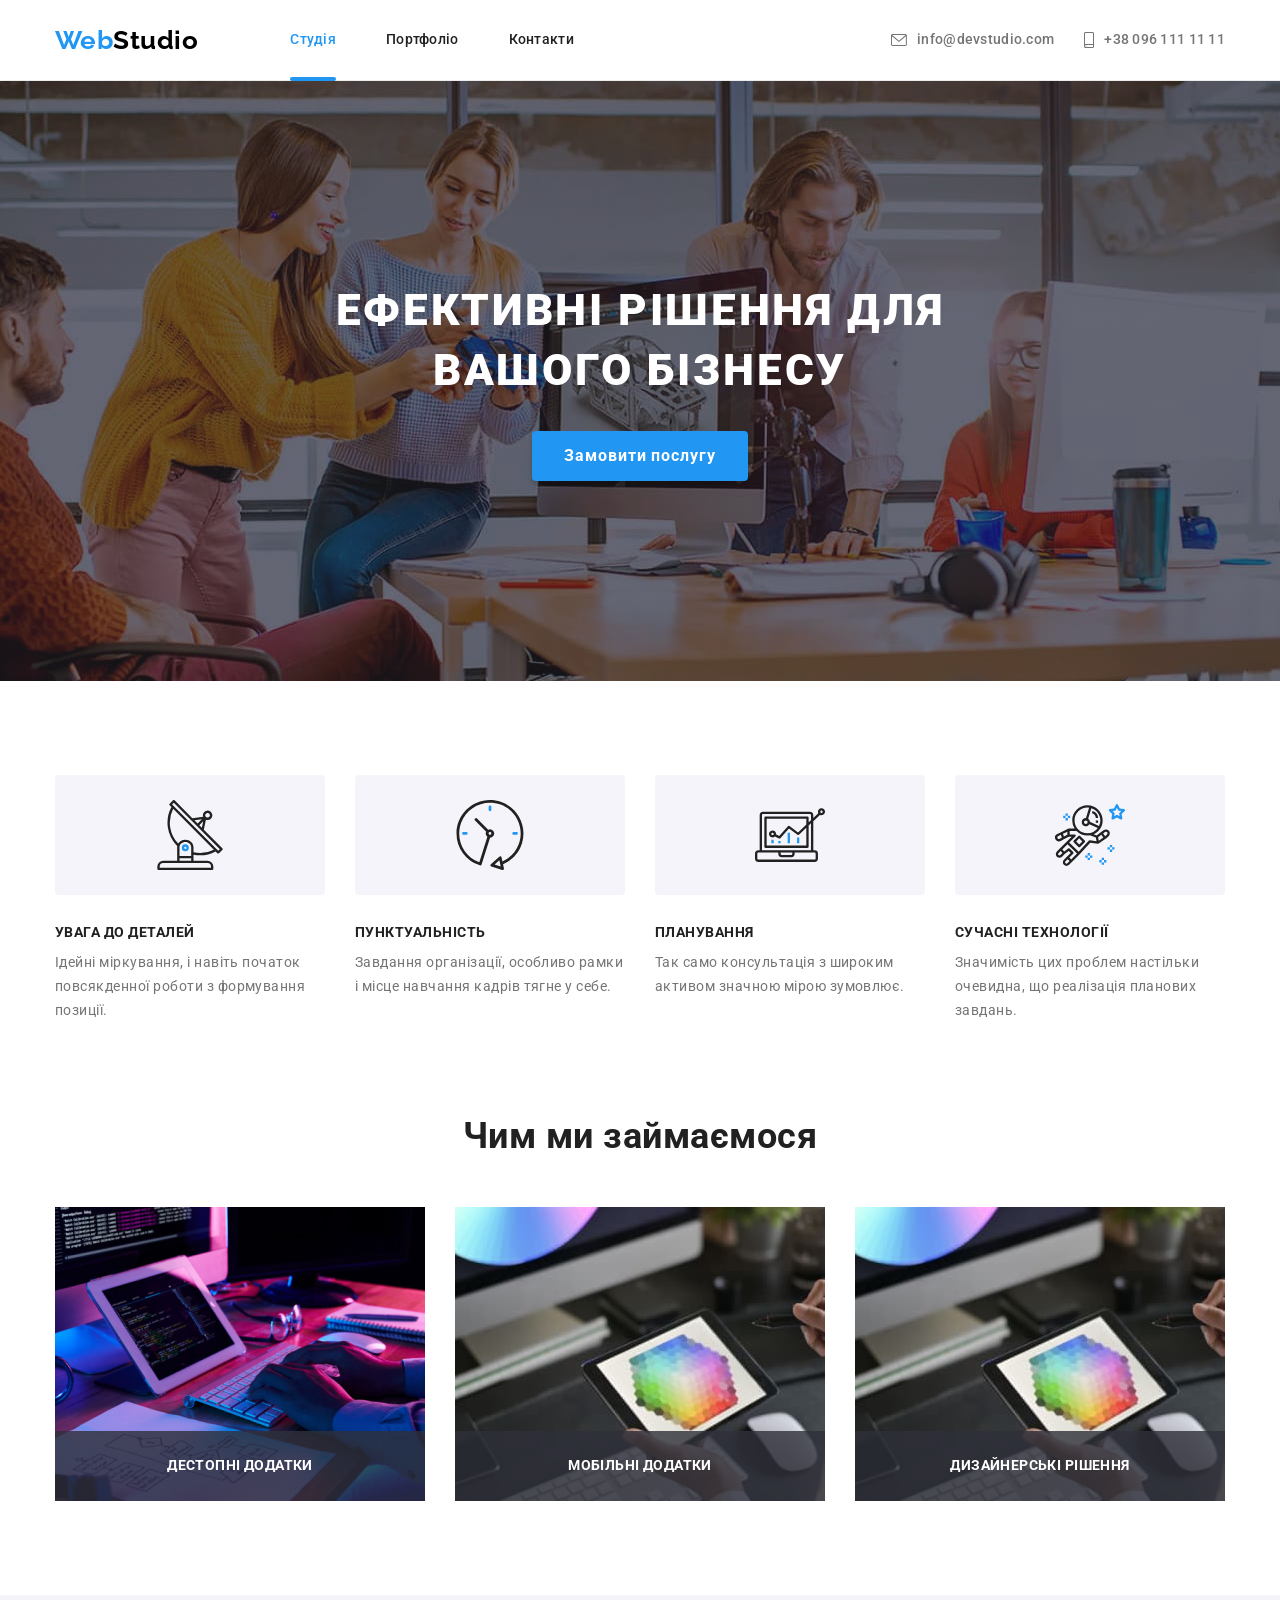
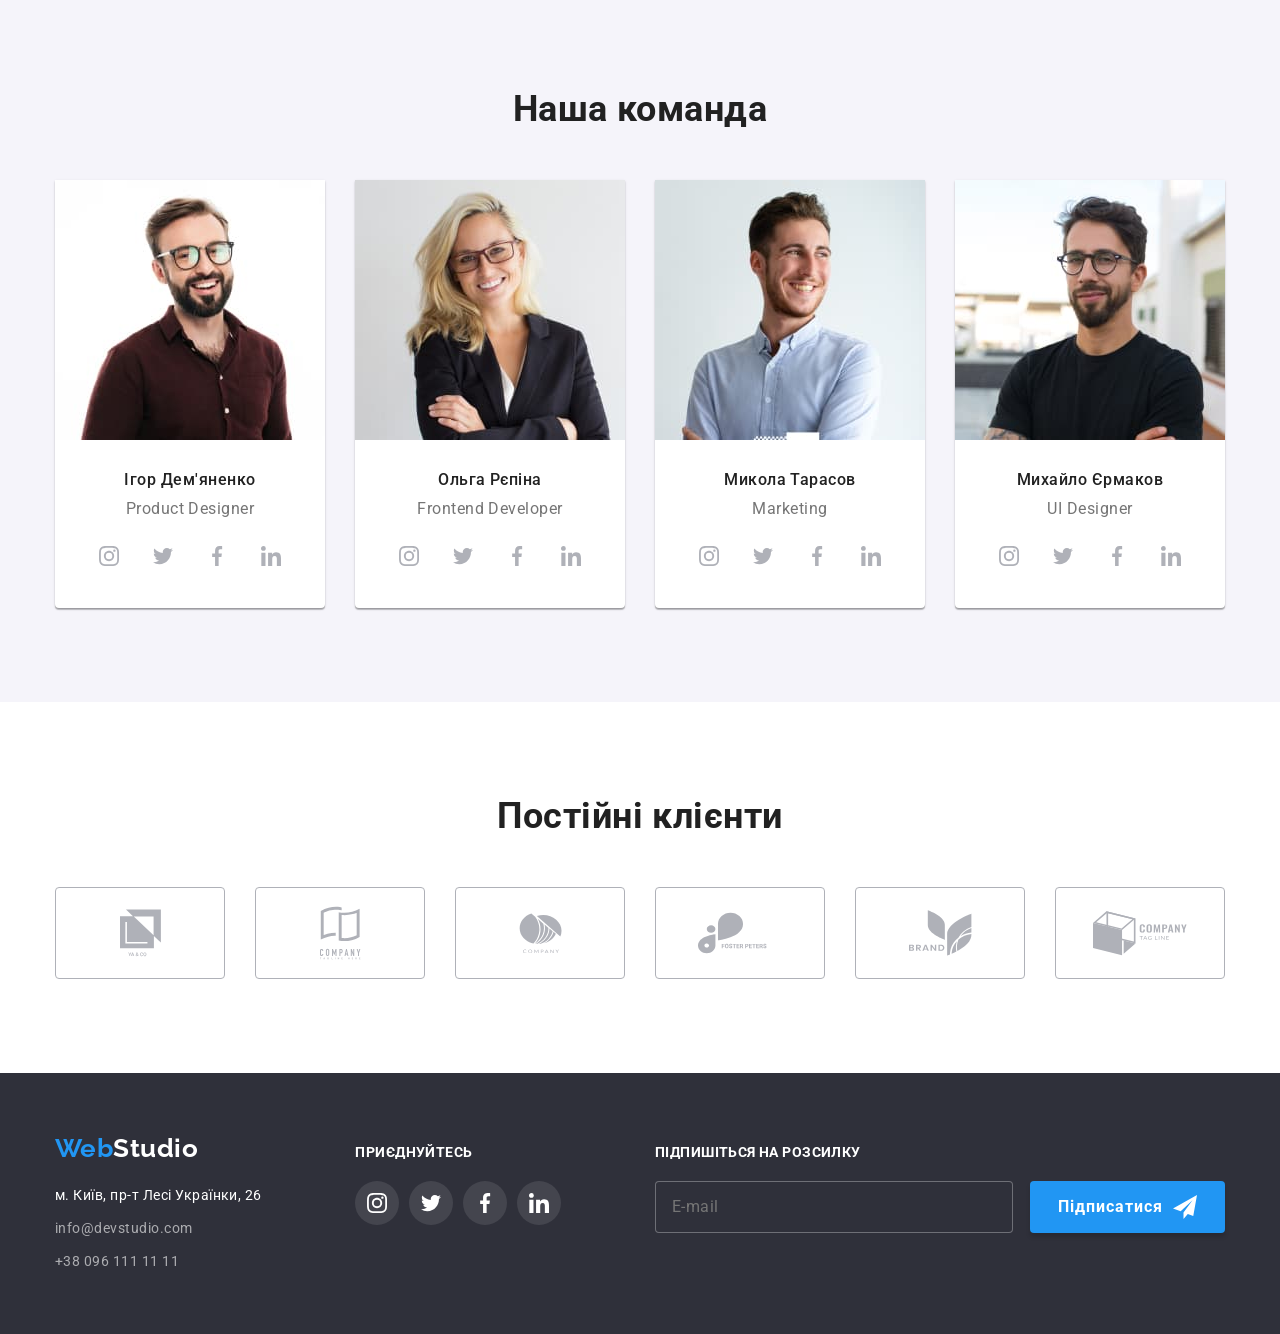
==== commit 2b2c77e7: "fixed after checking by the mentor" ====
--- a/index.html
+++ b/index.html
@@ -506,7 +506,7 @@
 
     <!-- Mobile menu -->
     <div class="mobile-menu" mobile-menu>
-        <div class="container">
+        <div class="vision">
             <button class="mobile-menu__button-close" type="button" mobile-menu-close>
                 <svg class="mobile-menu__icon-close">
                     <use href="./images/icons.svg#mobile-close"></use>
@@ -559,6 +559,8 @@
                 </ul>
             </div>
         </div>
+            
+        
     </div>
 
     <script src="./js/mobile-menu.js"></script>
--- a/css/main.min.css
+++ b/css/main.min.css
@@ -1 +1 @@
-.visually-hidden{position:absolute;white-space:nowrap;width:1px;height:1px;overflow:hidden;border:0;padding:0;clip:rect(0 0 0 0);-webkit-clip-path:inset(50%);clip-path:inset(50%);margin:-1px}.mobile-menu.is-open{display:block;opacity:1;visibility:visible;pointer-events:auto}/*! modern-normalize v1.1.0 | MIT License | https://github.com/sindresorhus/modern-normalize */*,::before,::after{box-sizing:border-box}html{-moz-tab-size:4;-o-tab-size:4;tab-size:4}html{line-height:1.15;-webkit-text-size-adjust:100%}body{margin:0}body{font-family:system-ui,-apple-system,"Segoe UI",Roboto,Helvetica,Arial,sans-serif,"Apple Color Emoji","Segoe UI Emoji"}hr{height:0;color:inherit}abbr[title]{-webkit-text-decoration:underline dotted;text-decoration:underline dotted}b,strong{font-weight:bolder}code,kbd,samp,pre{font-family:ui-monospace,SFMono-Regular,Consolas,"Liberation Mono",Menlo,monospace;font-size:1em}small{font-size:80%}sub,sup{font-size:75%;line-height:0;position:relative;vertical-align:baseline}sub{bottom:-0.25em}sup{top:-0.5em}table{text-indent:0;border-color:inherit}button,input,optgroup,select,textarea{font-family:inherit;font-size:100%;line-height:1.15;margin:0}button,select{text-transform:none}button,[type=button],[type=reset],[type=submit]{-webkit-appearance:button}::-moz-focus-inner{border-style:none;padding:0}:-moz-focusring{outline:1px dotted ButtonText}:-moz-ui-invalid{box-shadow:none}legend{padding:0}progress{vertical-align:baseline}::-webkit-inner-spin-button,::-webkit-outer-spin-button{height:auto}[type=search]{-webkit-appearance:textfield;outline-offset:-2px}::-webkit-search-decoration{-webkit-appearance:none}::-webkit-file-upload-button{-webkit-appearance:button;font:inherit}summary{display:list-item}ul,p{list-style:none;margin:0;padding:0}h1,h2,h3{margin:0}.link{text-decoration:none}.section{padding:60px 0}@media screen and (min-width: 1200px){.section{padding-top:94px;padding-bottom:94px}}body{background-color:#fff;color:#757575;font-family:roboto,sans-serif;letter-spacing:.03em;min-width:240px}img{display:block}.logo{display:block;font-family:"Raleway";font-weight:700;font-size:24px;line-height:1.17}.logo-first{color:#2196f3}.logo__header{color:#000}.logo__footer{margin:0 0 20px 0;color:#fff}@media screen and (min-width: 1200px){.logo{font-size:26px;line-height:1.19}}.button{padding:10px 24px;color:#fff;font-family:inherit;font-weight:700;font-size:16px;line-height:1.88;letter-spacing:.06em;cursor:pointer;border-radius:4px;border:none;background-color:#2196f3;box-shadow:0px 4px 4px rgba(0,0,0,.15);transition:background-color 250ms cubic-bezier(0.4, 0, 0.2, 1)}.button:hover,.button:focus{background-color:#188ce8}@media screen and (min-width: 1200px){.button{padding:10px 32px}}.mobile-menu__button-menu{width:40px;height:40px;top:10px;right:15px;padding:0;border:none;background:none}.mobile-menu__button-menu:hover,.mobile-menu__button-menu:focus{cursor:pointer;border-color:#2196f3;fill:#2196f3}.mobile-menu__button-menu .mobile-menu__close{display:none}.mobile-menu__button-menu.is-open .mobile-menu__close{display:block}.mobile-menu__button-menu.is-open .mobile-menu__open{display:none}@media screen and (min-width: 768px){.mobile-menu__button-menu{display:none}}.mobile-menu__button-menu__icon{width:40px;height:40px}.mobile-menu__button-close{position:absolute;display:flex;width:40px;height:40px;padding:0;top:8px;right:8px;justify-content:center;align-items:center;background-color:rgba(0,0,0,0);border:none}.mobile-menu__button-close:hover,.mobile-menu__button-close:focus{cursor:pointer;border-color:#2196f3;fill:#2196f3}@media screen and (min-width: 768px){.mobile-menu__button-close{display:none}}.order__button{display:block;margin-left:auto;margin-right:auto}.footer__button{display:flex;align-items:center;margin-left:auto;margin-right:auto;padding:10px 28px}@media screen and (min-width: 1200px){.footer__button{margin:0}}.modal__button{display:block;margin-left:auto;margin-right:auto}.modal__button-close{position:absolute;display:flex;width:30px;height:30px;padding:0;top:8px;right:8px;justify-content:center;align-items:center;cursor:pointer;border-radius:50%;background-color:#fff;border:1px solid rgba(0,0,0,.1)}.modal__icon-close{width:18px;height:18px;transition:fill 250ms cubic-bezier(0.4, 0, 0.2, 1)}.filter__button{padding:6px 22px;color:#212121;background-color:#f5f4fa;font-family:inherit;font-weight:500;font-size:16px;line-height:1.63;cursor:pointer;border:none;border-radius:4px;transition:color 250ms cubic-bezier(0.4, 0, 0.2, 1),background-color 250ms cubic-bezier(0.4, 0, 0.2, 1),box-shadow 250ms cubic-bezier(0.4, 0, 0.2, 1)}.filter__button:hover,.filter__button:focus{color:#fff;background-color:#2196f3;box-shadow:0px 3px 1px rgba(0,0,0,.1),0px 1px 2px rgba(0,0,0,.08),0px 2px 2px rgba(0,0,0,.12)}.social-list{display:flex;justify-content:center;-moz-column-gap:10px;column-gap:10px}.social-list__item{width:44px;height:44px}.social-list__link{display:flex;width:100%;height:100%;justify-content:center;align-items:center;border-radius:50%;fill:#afb1b8;background-color:rgba(255,255,255,.1);transition:background-color 250ms cubic-bezier(0.4, 0, 0.2, 1),fill 250ms cubic-bezier(0.4, 0, 0.2, 1)}.social-list__link:hover,.social-list__link:focus{background-color:#2196f3;fill:#fff}.social-list__icon{width:20px;height:20px}.overlay{height:400px;margin-left:auto;margin-right:auto;padding:118px 0;background-color:#c4c4c4;background-position:center center;background-size:cover;background-repeat:no-repeat}@media screen and (min-width: 1200px){.overlay{max-width:1600px;height:600px;padding:200px 0}}@media screen and (max-width: 767px){.overlay{background-image:linear-gradient(to right, rgba(47, 48, 58, 0.4), rgba(47, 48, 58, 0.4)),url(../images/overlay-mobile.jpg)}}@media screen and (max-width: 767px)and (min-device-pixel-ratio: 2),screen and (max-width: 767px)and (-webkit-min-device-pixel-ratio: 2),screen and (max-width: 767px)and (min-resolution: 192dpi),screen and (max-width: 767px)and (min-resolution: 2dppx){.overlay{background-image:linear-gradient(to right, rgba(47, 48, 58, 0.4), rgba(47, 48, 58, 0.4)),url(../images/overlay-mobile@2x.jpg)}}@media screen and (min-width: 768px){.overlay{background-image:linear-gradient(to right, rgba(47, 48, 58, 0.4), rgba(47, 48, 58, 0.4)),url(../images/overlay-tablet.jpg)}}@media screen and (min-width: 768px)and (min-device-pixel-ratio: 2),screen and (min-width: 768px)and (-webkit-min-device-pixel-ratio: 2),screen and (min-width: 768px)and (min-resolution: 192dpi),screen and (min-width: 768px)and (min-resolution: 2dppx){.overlay{background-image:linear-gradient(to right, rgba(47, 48, 58, 0.4), rgba(47, 48, 58, 0.4)),url(../images/overlay-tablet@2x.jpg)}}@media screen and (min-width: 1200px){.overlay{padding:200px 0;max-width:1600px;height:600px;background-image:linear-gradient(to right, rgba(47, 48, 58, 0.4), rgba(47, 48, 58, 0.4)),url(../images/overlay-desktop.jpg)}}@media screen and (min-width: 1200px)and (min-device-pixel-ratio: 2),screen and (min-width: 1200px)and (-webkit-min-device-pixel-ratio: 2),screen and (min-width: 1200px)and (min-resolution: 192dpi),screen and (min-width: 1200px)and (min-resolution: 2dppx){.overlay{background-image:linear-gradient(to right, rgba(47, 48, 58, 0.4), rgba(47, 48, 58, 0.4)),url(../images/overlay-desktop@2x.jpg)}}@media screen and (min-width: 768px){.employee-cards{max-width:768px;margin-left:auto;margin-right:auto;display:flex;flex-wrap:wrap;justify-content:center;gap:30px}}@media screen and (min-width: 1200px){.employee-cards{max-width:1200px}}.employee-cards__item{max-width:450px;height:622px;margin-bottom:30px;margin-left:auto;margin-right:auto;background-color:#fff;box-shadow:0px 1px 3px rgba(0,0,0,.12),0px 1px 1px rgba(0,0,0,.14),0px 2px 1px rgba(0,0,0,.2);border-radius:0px 0px 4px 4px}@media screen and (min-width: 768px){.employee-cards__item{margin-bottom:0;width:354px;height:536px}}@media screen and (min-width: 1200px){.employee-cards__item{width:270px;height:428px}}.employee-cards-text{padding:30px 0;text-align:center}.employee-title{margin-bottom:10px;color:#212121;font-weight:500;font-size:16px;line-height:1.19}.employee-description{margin-bottom:16px;color:#757575;font-size:16px;line-height:1.19}.clients__list{display:flex;align-items:center;gap:30px;flex-wrap:wrap;justify-content:center}@media screen and (min-width: 480px){.clients__list{max-width:480px;margin-left:auto;margin-right:auto}}@media screen and (min-width: 768px){.clients__list{max-width:768px;margin-left:auto;margin-right:auto}}@media screen and (min-width: 1200px){.clients__list{max-width:1200px;margin-left:auto;margin-right:auto}}.clients__link{display:flex;justify-content:center;width:210px;height:92px;fill:#afb1b8;border:1px solid #afb1b8;border-radius:4px;transition:color 250ms cubic-bezier(0.4, 0, 0.2, 1),fill 250ms cubic-bezier(0.4, 0, 0.2, 1),border 250ms cubic-bezier(0.4, 0, 0.2, 1)}.clients__link:hover,.clients__link:focus{color:#2196f3;fill:#2196f3;border:1px solid #2196f3}@media screen and (min-width: 1200px){.clients__link{width:170px}}.footer__postal-address{color:#fff;font-style:normal;font-size:14px;line-height:1.71;transition:color 250ms cubic-bezier(0.4, 0, 0.2, 1)}.footer__postal-address:hover,.footer__postal-address:focus{color:#2196f3}.footer__link{color:rgba(255,255,255,.6);font-style:normal;font-size:14px;line-height:1.71;transition:color 250ms cubic-bezier(0.4, 0, 0.2, 1)}.footer__link:hover,.footer__link:focus{color:#2196f3}.footer__item:not(:last-child){margin-bottom:8px}@media screen and (min-width: 1200px){.footer__item:not(:last-child){margin-bottom:9px}}.footer__title{margin-bottom:20px;font-size:14px;font-weight:700;line-height:1.14;letter-spacing:.03em;text-transform:uppercase;color:#fff}.project{max-width:450px;margin-left:auto;margin-right:auto;overflow-y:hidden}.project:not(:last-child){margin-bottom:30px}@media screen and (min-width: 768px){.project{width:354px;height:440px;margin-left:initial;margin-right:auto}}@media screen and (min-width: 1200px){.project{width:370px}}.project__link{display:block;transition:box-shadow 250ms cubic-bezier(0.4, 0, 0.2, 1)}.project__link:hover,.project__link:focus{box-shadow:0px 1px 1px rgba(0,0,0,.12),0px 4px 4px rgba(0,0,0,.06),1px 4px 6px rgba(0,0,0,.16)}.project__link:hover .project__about-text,.project__link:focus .project__about-text{transform:translateY(-100%)}.project__description{padding:20px 24px;border-left:1px solid #eee;border-right:1px solid #eee;border-bottom:1px solid #eee}.project__title{margin-bottom:4px;color:#212121;font-weight:700;font-size:18px;line-height:2;letter-spacing:.06em}.project__text{color:#757575;font-size:16px;line-height:1.88}.project__about{position:relative;overflow:hidden}@media screen and (min-width: 768px){.project__about{width:354px}}@media screen and (min-width: 1200px){.project__about{width:370px}}.project__about-text{position:absolute;width:100%;height:100%;padding:77px 24px;color:#fff;font-size:18px;line-height:1.56;letter-spacing:.03em;background-color:rgba(33,150,243,.9);transition:transform 250ms cubic-bezier(0.4, 0, 0.2, 1)}@media screen and (min-width: 768px){.project__about-text{padding:49px 24px;width:354px}}@media screen and (min-width: 1200px){.project__about-text{width:100%}}.container{min-width:200px;max-width:1200px;margin:0 auto;padding:0 15px}.header{border-bottom:1px solid #ececec}.header__main-nav{display:flex;align-items:center;justify-content:space-between}@media screen and (min-width: 480px){.header__main-nav{-moz-column-gap:87px;column-gap:87px}}@media screen and (min-width: 1200px){.header__main-nav{-moz-column-gap:92px;column-gap:92px}}.header__container{display:flex;align-items:center;justify-content:space-between;padding:16px 0}@media screen and (min-width: 768px){.header__container{padding:0}}.header__contacts{display:none}@media screen and (min-width: 768px){.header__contacts{display:flex;row-gap:10px;flex-direction:column;align-items:flex-start}}@media screen and (min-width: 1200px){.header__contacts{align-items:center;-moz-column-gap:30px;column-gap:30px;flex-direction:row}}.header__contacts-link{display:flex;align-items:center;color:#757575;fill:#757575;font-weight:500;font-size:12px;line-height:1.17;letter-spacing:.02em;transition:color 250ms cubic-bezier(0.4, 0, 0.2, 1),fill 250ms cubic-bezier(0.4, 0, 0.2, 1)}@media screen and (min-width: 1200px){.header__contacts-link{font-size:14px;line-height:1.14}}.header__contacts-link:hover,.header__contacts-link:focus{color:#2196f3;fill:#2196f3}.header__link{display:block;padding-top:32px;padding-bottom:32px;color:#212121;font-weight:500;font-size:14px;line-height:1.14;letter-spacing:.02em;transition:color 250ms cubic-bezier(0.4, 0, 0.2, 1)}.header__item{position:relative}.header__menu{display:none}.header__menu a:hover,.header__menu a:focus{color:#2196f3}@media screen and (min-width: 768px){.header__menu{display:flex;-moz-column-gap:50px;column-gap:50px;align-items:center}}.header .active::after{content:"";position:absolute;width:100%;height:4px;left:0;bottom:-1px;background-color:#2196f3;border-radius:2px}.envelope,.smartphone{margin-right:10px}.order-service{text-align:center}.main__title{max-width:360px;margin:0 auto 30px;color:#fff;font-weight:900;font-size:26px;line-height:1.62;letter-spacing:.06em;text-transform:uppercase}@media screen and (min-width: 1200px){.main__title{max-width:696px;font-size:44px;line-height:1.36}}@media screen and (min-width: 768px){.features{max-width:768px;margin-left:auto;margin-right:auto}}@media screen and (min-width: 1200px){.features{min-width:1200px}}@media screen and (min-width: 768px){.features__list{display:flex;align-items:center;gap:30px;flex-wrap:wrap;justify-content:center}}@media screen and (min-width: 1200px){.features__list{flex-wrap:nowrap;align-items:normal;justify-content:normal}}.feauteres__icons{width:70px;height:70px}.features__background{display:flex;justify-content:center;align-items:center;height:120px;margin-bottom:30px;background-color:#f5f4fa;border-radius:4px}.feature-title{margin-bottom:10px;color:#212121;font-weight:700;font-size:14px;line-height:1.14;text-transform:uppercase;text-align:center}@media screen and (min-width: 768px){.feature-title{text-align:start}}.features__item{width:100%;margin-bottom:30px}@media screen and (min-width: 768px){.features__item{width:354px}}@media screen and (min-width: 1200px){.features__item{width:270px}}.feature-description{font-size:14px;line-height:1.7}.services{display:none;padding-top:0}.services__title{margin-bottom:50px;color:#212121;font-weight:700;font-size:36px;line-height:1.14;text-align:center}.services__subtitle{position:absolute;bottom:0;width:370px;padding:27px 0;font-size:14px;line-height:1.14;text-align:center;letter-spacing:.03em;text-transform:uppercase;color:#fff;background:rgba(47,48,58,.8)}.services__list{display:flex;align-items:center;-moz-column-gap:30px;column-gap:30px}.services__item{position:relative}@media screen and (min-width: 1200px){.services{display:block}}.team{background-color:#f5f4fa}.team__title{margin-bottom:30px;color:#212121;font-weight:700;font-size:28px;line-height:1.18;text-align:center}@media screen and (min-width: 1200px){.team__title{font-size:36px;line-height:1.14;margin-bottom:50px}}.team img{max-width:450px}.clients__title{margin-bottom:30px;color:#212121;font-weight:700;font-size:24px;line-height:1.18;text-align:center}@media screen and (min-width: 1200px){.clients__title{margin-bottom:50px;font-size:36px;line-height:1.14}}.filter__list{display:flex;max-width:326px;margin-left:auto;margin-right:auto;margin-bottom:40px;-moz-column-gap:8px;column-gap:8px;row-gap:15px;flex-wrap:wrap;align-items:center;justify-content:center}@media screen and (min-width: 768px){.filter__list{max-width:768px;margin-bottom:30px}}@media screen and (min-width: 1200px){.filter__list{max-width:1200px;margin-bottom:48px}}@media screen and (min-width: 768px){.gallery{display:flex;max-width:738px;margin-left:auto;margin-right:auto;flex-wrap:wrap;justify-content:center;gap:30px}}@media screen and (min-width: 1200px){.gallery{max-width:1200px}}.footer{padding-top:60px;padding-bottom:60px;background-color:#2f303a}.footer__container{-moz-column-gap:70px;column-gap:70px;text-align:center;justify-content:space-between;align-items:baseline}@media screen and (min-width: 768px){.footer__container{max-width:768px;margin-left:auto;margin-right:auto;display:flex;flex-wrap:wrap;justify-content:space-around}}@media screen and (min-width: 1200px){.footer__container{max-width:1200px;text-align:start;margin:0;display:flex;flex-wrap:nowrap;justify-content:space-between;align-items:baseline}}.footer .social-list__link{fill:#fff}.footer__post{margin-bottom:60px}@media screen and (min-width: 1200px){.footer__post{margin-bottom:0}}.footer__join{margin-bottom:60px}@media screen and (min-width: 1200px){.footer__join{margin-bottom:0}}.modal__form-field{display:flex;flex-direction:column;margin-bottom:10px}.modal__form-label{margin-bottom:4px;font-size:12px;line-height:.86;letter-spacing:.01em;color:#757575}.modal__wrop{position:relative}.modal__form-input{width:100%;height:40px;padding-left:42px}.modal__form-icon{position:absolute;width:18px;height:18px;top:50%;left:12px;transform:translateY(-50%);transition:color 250ms cubic-bezier(0.4, 0, 0.2, 1),fill 250ms cubic-bezier(0.4, 0, 0.2, 1),border 250ms cubic-bezier(0.4, 0, 0.2, 1)}.modal__form-input,.modal__form-textarea{border:1px solid rgba(33,33,33,.2);border-radius:4px;transition:border 250ms cubic-bezier(0.4, 0, 0.2, 1)}.modal__form-comment{display:flex;flex-direction:column;margin-bottom:20px}.modal__form-textarea{height:120px;padding:12px 16px;resize:none}.modal__form-textarea::-moz-placeholder{font-family:inherit;font-size:12px;line-height:1.17;letter-spacing:.01em;color:rgba(117,117,117,.5)}.modal__form-textarea:-ms-input-placeholder{font-family:inherit;font-size:12px;line-height:1.17;letter-spacing:.01em;color:rgba(117,117,117,.5)}.modal__form-textarea::placeholder{font-family:inherit;font-size:12px;line-height:1.17;letter-spacing:.01em;color:rgba(117,117,117,.5)}:active,:hover,:focus{outline:0;outline-offset:0}.modal__icon-close:hover,.modal__button-close:focus,.modal__form-input:hover,.modal__form-input:hover+.modal__form-icon,.modal__form-input:focus,.modal__form-input:focus+.modal__form-icon,.modal__form-textarea:hover,.modal__form-textarea:focus{cursor:pointer;border-color:#2196f3;fill:#2196f3}.modal__form-check{margin-bottom:30px;text-align:left}@media screen and (min-width: 1200px){.modal__form-check{text-align:center}}.modal__check{-webkit-appearance:none;-moz-appearance:none;appearance:none}.modal__check:checked+.modal__icon-check{fill:#fff;background-color:#2196f3;border-color:#2196f3}.modal__icon-check{vertical-align:middle;border:2px solid #212121;border-radius:2px;fill:rgba(0,0,0,0);transition:color 250ms cubic-bezier(0.4, 0, 0.2, 1),fill 250ms cubic-bezier(0.4, 0, 0.2, 1),border 250ms cubic-bezier(0.4, 0, 0.2, 1)}@media screen and (min-width: 1200px){.modal__icon-check{margin-right:8px}}.modal__form-agreement{display:inline-block;font-size:12px;line-height:1.71;letter-spacing:.03em;color:#757575}@media screen and (min-width: 1200px){.modal__form-agreement{font-size:14px}}.modal__text-agreement{vertical-align:middle}.terms-agreement{color:#2196f3}@media screen and (min-width: 768px){.footer__form-subscribe{width:450px}}@media screen and (min-width: 1200px){.footer__form-subscribe{width:570px}}.footer__form-wrop{margin-left:auto;margin-right:auto}@media screen and (min-width: 1200px){.footer__form-wrop{display:flex;-moz-column-gap:12px;column-gap:12px;justify-content:space-between}}.footer__form-input{width:100%;max-width:450px;margin-bottom:20px;padding:15px 16px;font-size:16px;line-height:1.25;letter-spacing:.03em;color:var(--footer-contact-color);background-color:#2f303a;border:1px solid rgba(255,255,255,.3);border-radius:4px}@media screen and (min-width: 1200px){.footer__form-input{width:358px;margin-bottom:0}}.icon-subscribe{fill:#fff;margin-left:10px}.backdrop{position:fixed;width:100%;height:100%;top:0;background-color:rgba(0,0,0,.2);transition:opacity 250ms linear,visibility 250ms linear,transform 250ms linear}.backdrop.is-hidden{visibility:hidden;opacity:0;pointer-events:none;transform:scale(2)}.modal{display:flex;padding:20px 0;height:100%;align-content:center;justify-content:center;align-items:center}.modal__container{position:relative;max-width:450px;height:609px;background-color:#fff;border-radius:4px;overflow-y:auto;padding:40px}@media screen and (min-width: 1200px){.modal__container{max-width:528px}}.modal__title{margin-bottom:12px;font-size:20px;line-height:1.15;text-align:center;letter-spacing:.03em;color:#212121}@media screen and (min-width: 768px){.modal__title{line-height:1.5}}@media screen and (max-width: 767px){.mobile-menu{outline:solid red;display:none;width:100%;height:100%;background:#fff;position:fixed;top:0;left:0;width:100%}.mobile-menu__icon-close{width:40px;height:40px}.mobile-menu__item:not(:last-child){margin-bottom:32px}}@media screen and (min-width: 768px){.mobile-menu{display:none}}.mobile-menu__nav{top:0;left:0;width:100%;margin-bottom:306px;font-weight:500;font-size:40px;line-height:1.18;letter-spacing:.02em}.mobile-menu__nav .mobile-menu__link:focus,.mobile-menu__nav .mobile-menu__link:focus{cursor:pointer;border-color:#2196f3;color:#2196f3}.mobile-menu__content{padding:48px 40px}.mobile-menu__link{color:#212121}.mobile-menu__contacts{margin-bottom:64px}.mobile-menu__contacts-item:first-child{margin-bottom:32px}.mobile-menu__contacts-mail{color:#757575;font-weight:500;font-size:24px;line-height:1.17;letter-spacing:.02em}.mobile-menu__contacts-phone{color:#2196f3;font-weight:500;font-size:34px;line-height:1.18;letter-spacing:.02em}.mobile-menu__socials{display:flex;justify-content:flex-start;align-items:center;flex-wrap:wrap;-moz-column-gap:10px;column-gap:10px}.mobile-menu__socials-link{color:#2196f3;display:flex}.soclink-before::before{content:"";display:inline-block;width:22px;margin-right:-10px;border-bottom:1px solid rgba(33,33,33,.2);transform:rotate(90deg)}.active{color:#2196f3}/*# sourceMappingURL=main.min.css.map */+.visually-hidden{position:absolute;white-space:nowrap;width:1px;height:1px;overflow:hidden;border:0;padding:0;clip:rect(0 0 0 0);-webkit-clip-path:inset(50%);clip-path:inset(50%);margin:-1px}.mobile-menu.is-open{display:block;opacity:1;visibility:visible;pointer-events:auto}/*! modern-normalize v1.1.0 | MIT License | https://github.com/sindresorhus/modern-normalize */*,::before,::after{box-sizing:border-box}html{-moz-tab-size:4;-o-tab-size:4;tab-size:4}html{line-height:1.15;-webkit-text-size-adjust:100%}body{margin:0}body{font-family:system-ui,-apple-system,"Segoe UI",Roboto,Helvetica,Arial,sans-serif,"Apple Color Emoji","Segoe UI Emoji"}hr{height:0;color:inherit}abbr[title]{-webkit-text-decoration:underline dotted;text-decoration:underline dotted}b,strong{font-weight:bolder}code,kbd,samp,pre{font-family:ui-monospace,SFMono-Regular,Consolas,"Liberation Mono",Menlo,monospace;font-size:1em}small{font-size:80%}sub,sup{font-size:75%;line-height:0;position:relative;vertical-align:baseline}sub{bottom:-0.25em}sup{top:-0.5em}table{text-indent:0;border-color:inherit}button,input,optgroup,select,textarea{font-family:inherit;font-size:100%;line-height:1.15;margin:0}button,select{text-transform:none}button,[type=button],[type=reset],[type=submit]{-webkit-appearance:button}::-moz-focus-inner{border-style:none;padding:0}:-moz-focusring{outline:1px dotted ButtonText}:-moz-ui-invalid{box-shadow:none}legend{padding:0}progress{vertical-align:baseline}::-webkit-inner-spin-button,::-webkit-outer-spin-button{height:auto}[type=search]{-webkit-appearance:textfield;outline-offset:-2px}::-webkit-search-decoration{-webkit-appearance:none}::-webkit-file-upload-button{-webkit-appearance:button;font:inherit}summary{display:list-item}ul,p{list-style:none;margin:0;padding:0}h1,h2,h3{margin:0}.link{text-decoration:none}.section{padding:60px 0}@media screen and (min-width: 1200px){.section{padding-top:94px;padding-bottom:94px}}body{background-color:#fff;color:#757575;font-family:roboto,sans-serif;letter-spacing:.03em;min-width:240px}img{display:block}.logo{display:block;font-family:"Raleway";font-weight:700;font-size:24px;line-height:1.17}.logo-first{color:#2196f3}.logo__header{color:#000}.logo__footer{margin:0 0 20px 0;color:#fff}@media screen and (min-width: 1200px){.logo{font-size:26px;line-height:1.19}}.button{padding:10px 24px;color:#fff;font-family:inherit;font-weight:700;font-size:16px;line-height:1.88;letter-spacing:.06em;cursor:pointer;border-radius:4px;border:none;background-color:#2196f3;box-shadow:0px 4px 4px rgba(0,0,0,.15);transition:background-color 250ms cubic-bezier(0.4, 0, 0.2, 1)}.button:hover,.button:focus{background-color:#188ce8}@media screen and (min-width: 1200px){.button{padding:10px 32px}}.mobile-menu__button-menu{width:40px;height:40px;top:10px;right:15px;padding:0;border:none;background:none}.mobile-menu__button-menu:hover,.mobile-menu__button-menu:focus{cursor:pointer;border-color:#2196f3;fill:#2196f3}.mobile-menu__button-menu .mobile-menu__close{display:none}.mobile-menu__button-menu.is-open .mobile-menu__close{display:block}.mobile-menu__button-menu.is-open .mobile-menu__open{display:none}@media screen and (min-width: 768px){.mobile-menu__button-menu{display:none}}.mobile-menu__button-menu__icon{width:40px;height:40px}.mobile-menu__button-close{position:absolute;display:flex;width:40px;height:40px;padding:0;top:8px;right:8px;justify-content:center;align-items:center;background-color:rgba(0,0,0,0);border:none}.mobile-menu__button-close:hover,.mobile-menu__button-close:focus{cursor:pointer;border-color:#2196f3;fill:#2196f3}@media screen and (min-width: 768px){.mobile-menu__button-close{display:none}}.footer__button{display:flex;align-items:center;margin-left:auto;margin-right:auto;padding:10px 28px}@media screen and (min-width: 1200px){.footer__button{margin:0}}.modal__button{display:block;margin-left:auto;margin-right:auto;padding:10px 52px}.modal__button-close{position:absolute;display:flex;width:30px;height:30px;padding:0;top:8px;right:8px;justify-content:center;align-items:center;cursor:pointer;border-radius:50%;background-color:#fff;border:1px solid rgba(0,0,0,.1)}.modal__icon-close{width:18px;height:18px;transition:fill 250ms cubic-bezier(0.4, 0, 0.2, 1)}.filter__button{padding:6px 22px;color:#212121;background-color:#f5f4fa;font-family:inherit;font-weight:500;font-size:16px;line-height:1.63;cursor:pointer;border:none;border-radius:4px;transition:color 250ms cubic-bezier(0.4, 0, 0.2, 1),background-color 250ms cubic-bezier(0.4, 0, 0.2, 1),box-shadow 250ms cubic-bezier(0.4, 0, 0.2, 1)}.filter__button:hover,.filter__button:focus{color:#fff;background-color:#2196f3;box-shadow:0px 3px 1px rgba(0,0,0,.1),0px 1px 2px rgba(0,0,0,.08),0px 2px 2px rgba(0,0,0,.12)}.social-list{display:flex;justify-content:center;-moz-column-gap:10px;column-gap:10px}.social-list__item{width:44px;height:44px}.social-list__link{display:flex;width:100%;height:100%;justify-content:center;align-items:center;border-radius:50%;fill:#afb1b8;background-color:rgba(255,255,255,.1);transition:background-color 250ms cubic-bezier(0.4, 0, 0.2, 1),fill 250ms cubic-bezier(0.4, 0, 0.2, 1)}.social-list__link:hover,.social-list__link:focus{background-color:#2196f3;fill:#fff}.social-list__icon{width:20px;height:20px}.overlay{height:400px;margin-left:auto;margin-right:auto;padding:118px 0;background-color:#c4c4c4;background-position:center center;background-size:cover;background-repeat:no-repeat}@media screen and (min-width: 1200px){.overlay{max-width:1600px;height:600px;padding:200px 0}}@media screen and (max-width: 767px){.overlay{background-image:linear-gradient(to right, rgba(47, 48, 58, 0.4), rgba(47, 48, 58, 0.4)),url(../images/overlay-mobile.jpg)}}@media screen and (max-width: 767px)and (min-device-pixel-ratio: 2),screen and (max-width: 767px)and (-webkit-min-device-pixel-ratio: 2),screen and (max-width: 767px)and (min-resolution: 192dpi),screen and (max-width: 767px)and (min-resolution: 2dppx){.overlay{background-image:linear-gradient(to right, rgba(47, 48, 58, 0.4), rgba(47, 48, 58, 0.4)),url(../images/overlay-mobile@2x.jpg)}}@media screen and (min-width: 768px){.overlay{background-image:linear-gradient(to right, rgba(47, 48, 58, 0.4), rgba(47, 48, 58, 0.4)),url(../images/overlay-tablet.jpg)}}@media screen and (min-width: 768px)and (min-device-pixel-ratio: 2),screen and (min-width: 768px)and (-webkit-min-device-pixel-ratio: 2),screen and (min-width: 768px)and (min-resolution: 192dpi),screen and (min-width: 768px)and (min-resolution: 2dppx){.overlay{background-image:linear-gradient(to right, rgba(47, 48, 58, 0.4), rgba(47, 48, 58, 0.4)),url(../images/overlay-tablet@2x.jpg)}}@media screen and (min-width: 1200px){.overlay{padding:200px 0;max-width:1600px;background-image:linear-gradient(to right, rgba(47, 48, 58, 0.4), rgba(47, 48, 58, 0.4)),url(../images/overlay-desktop.jpg)}}@media screen and (min-width: 1200px)and (min-device-pixel-ratio: 2),screen and (min-width: 1200px)and (-webkit-min-device-pixel-ratio: 2),screen and (min-width: 1200px)and (min-resolution: 192dpi),screen and (min-width: 1200px)and (min-resolution: 2dppx){.overlay{background-image:linear-gradient(to right, rgba(47, 48, 58, 0.4), rgba(47, 48, 58, 0.4)),url(../images/overlay-desktop@2x.jpg)}}@media screen and (min-width: 768px){.employee-cards{max-width:768px;margin-left:auto;margin-right:auto;display:flex;flex-wrap:wrap;justify-content:center;gap:30px}}@media screen and (min-width: 1200px){.employee-cards{max-width:1200px}}.employee-cards__item{background-color:#fff;box-shadow:0px 1px 3px rgba(0,0,0,.12),0px 1px 1px rgba(0,0,0,.14),0px 2px 1px rgba(0,0,0,.2);border-radius:0px 0px 4px 4px}@media screen and (min-width: 768px){.employee-cards__item{margin-bottom:0}}@media screen and (min-width: 1200px){.employee-cards__item{width:270px;height:428px}}.employee-cards__item:not(:last-child){margin-bottom:30px}@media screen and (min-width: 768px){.employee-cards__item:not(:last-child){margin-bottom:0}}.employee-cards-text{padding:30px 0;text-align:center}.employee-title{margin-bottom:10px;color:#212121;font-weight:500;font-size:16px;line-height:1.19}.employee-description{margin-bottom:16px;color:#757575;font-size:16px;line-height:1.19}.clients__list{display:flex;align-items:center;gap:30px;flex-wrap:wrap;justify-content:center}@media screen and (min-width: 480px){.clients__list{max-width:480px;margin-left:auto;margin-right:auto}}@media screen and (min-width: 768px){.clients__list{max-width:768px;margin-left:auto;margin-right:auto}}@media screen and (min-width: 1200px){.clients__list{max-width:1200px;margin-left:auto;margin-right:auto}}.clients__link{display:flex;justify-content:center;width:210px;height:92px;fill:#afb1b8;border:1px solid #afb1b8;border-radius:4px;transition:color 250ms cubic-bezier(0.4, 0, 0.2, 1),fill 250ms cubic-bezier(0.4, 0, 0.2, 1),border 250ms cubic-bezier(0.4, 0, 0.2, 1)}.clients__link:hover,.clients__link:focus{color:#2196f3;fill:#2196f3;border:1px solid #2196f3}@media screen and (min-width: 1200px){.clients__link{width:170px}}.footer__postal-address{color:#fff;font-style:normal;font-size:14px;line-height:1.71;transition:color 250ms cubic-bezier(0.4, 0, 0.2, 1)}.footer__postal-address:hover,.footer__postal-address:focus{color:#2196f3}.footer__link{color:rgba(255,255,255,.6);font-style:normal;font-size:14px;line-height:1.71;transition:color 250ms cubic-bezier(0.4, 0, 0.2, 1)}.footer__link:hover,.footer__link:focus{color:#2196f3}.footer__item:not(:last-child){margin-bottom:8px}@media screen and (min-width: 1200px){.footer__item:not(:last-child){margin-bottom:9px}}.footer__title{margin-bottom:20px;font-size:14px;font-weight:700;line-height:1.14;letter-spacing:.03em;text-transform:uppercase;color:#fff}.project{max-width:450px;margin-left:auto;margin-right:auto;overflow-y:hidden}.project:not(:last-child){margin-bottom:30px}@media screen and (min-width: 768px){.project:not(:last-child){margin-bottom:0}}@media screen and (min-width: 768px){.project{width:354px;margin-left:initial;margin-right:auto}}@media screen and (min-width: 1200px){.project{width:370px}}.project__link{display:block;transition:box-shadow 250ms cubic-bezier(0.4, 0, 0.2, 1)}.project__link:hover,.project__link:focus{box-shadow:0px 1px 1px rgba(0,0,0,.12),0px 4px 4px rgba(0,0,0,.06),1px 4px 6px rgba(0,0,0,.16)}.project__link:hover .project__about-text,.project__link:focus .project__about-text{transform:translateY(-100%)}.project__description{padding:20px 24px;border-left:1px solid #eee;border-right:1px solid #eee;border-bottom:1px solid #eee}.project__title{margin-bottom:4px;color:#212121;font-weight:700;font-size:18px;line-height:2;letter-spacing:.06em}.project__text{color:#757575;font-size:16px;line-height:1.88}.project__about{position:relative;overflow:hidden}@media screen and (min-width: 768px){.project__about{width:354px}}@media screen and (min-width: 1200px){.project__about{width:370px}}.project__about-text{position:absolute;width:100%;height:100%;padding:77px 24px;color:#fff;font-size:18px;line-height:1.56;letter-spacing:.03em;background-color:rgba(33,150,243,.9);transition:transform 250ms cubic-bezier(0.4, 0, 0.2, 1)}@media screen and (min-width: 768px){.project__about-text{padding:49px 24px;width:354px}}@media screen and (min-width: 1200px){.project__about-text{width:100%}}.project__about img{width:100%}.container{min-width:200px;max-width:480px;margin:0 auto;padding:0 15px}@media screen and (min-width: 768px){.container{max-width:768px}}@media screen and (min-width: 1200px){.container{max-width:1200px}}.header{border-bottom:1px solid #ececec}.header__main-nav{display:flex;align-items:center;justify-content:space-between}@media screen and (min-width: 480px){.header__main-nav{-moz-column-gap:87px;column-gap:87px}}@media screen and (min-width: 1200px){.header__main-nav{-moz-column-gap:92px;column-gap:92px}}.header__container{display:flex;align-items:center;justify-content:space-between;padding:16px 0}@media screen and (min-width: 768px){.header__container{padding:0}}.header__contacts{display:none}@media screen and (min-width: 768px){.header__contacts{display:flex;row-gap:10px;flex-direction:column;align-items:flex-start}}@media screen and (min-width: 1200px){.header__contacts{align-items:center;-moz-column-gap:30px;column-gap:30px;flex-direction:row}}.header__contacts-link{display:flex;align-items:center;color:#757575;fill:#757575;font-weight:500;font-size:12px;line-height:1.17;letter-spacing:.02em;transition:color 250ms cubic-bezier(0.4, 0, 0.2, 1),fill 250ms cubic-bezier(0.4, 0, 0.2, 1)}@media screen and (min-width: 1200px){.header__contacts-link{font-size:14px;line-height:1.14}}.header__contacts-link:hover,.header__contacts-link:focus{color:#2196f3;fill:#2196f3}.header__link{display:block;padding-top:32px;padding-bottom:32px;color:#212121;font-weight:500;font-size:14px;line-height:1.14;letter-spacing:.02em;transition:color 250ms cubic-bezier(0.4, 0, 0.2, 1)}.header__item{position:relative}.header__menu{display:none}.header__menu a:hover,.header__menu a:focus{color:#2196f3}@media screen and (min-width: 768px){.header__menu{display:flex;-moz-column-gap:50px;column-gap:50px;align-items:center}}.header .active::after{content:"";position:absolute;width:100%;height:4px;left:0;bottom:-1px;background-color:#2196f3;border-radius:2px}.envelope{width:14px;height:10px;margin-right:8px}@media screen and (min-width: 1200px){.envelope{width:16px;height:12px;margin-right:10px}}.smartphone{width:10px;height:14px;margin-right:8px}@media screen and (min-width: 768px){.smartphone{width:10px;height:16px;margin-right:10px}}.order-service{text-align:center}.main__title{max-width:360px;margin:0 auto 30px;color:#fff;font-weight:900;font-size:26px;line-height:1.62;letter-spacing:.06em;text-transform:uppercase}@media screen and (min-width: 1200px){.main__title{max-width:696px;font-size:44px;line-height:1.36}}@media screen and (min-width: 768px){.features{margin-left:auto;margin-right:auto}}@media screen and (min-width: 768px){.features__list{display:flex;align-items:center;gap:30px;flex-wrap:wrap;justify-content:center}}@media screen and (min-width: 1200px){.features__list{flex-wrap:nowrap;align-items:normal;justify-content:normal}}.feauteres__icons{width:70px;height:70px}.features__background{display:flex;justify-content:center;align-items:center;height:120px;margin-bottom:30px;background-color:#f5f4fa;border-radius:4px}.feature-title{margin-bottom:10px;color:#212121;font-weight:700;font-size:14px;line-height:1.14;text-transform:uppercase;text-align:center}@media screen and (min-width: 768px){.feature-title{text-align:start}}.features__item{width:100%;margin-bottom:30px}@media screen and (min-width: 768px){.features__item{width:354px;margin-bottom:0}}@media screen and (min-width: 1200px){.features__item{width:270px}}.feature-description{font-size:14px;line-height:1.7}.services{display:none;padding-top:0}.services__title{margin-bottom:50px;color:#212121;font-weight:700;font-size:36px;line-height:1.14;text-align:center}.services__subtitle{position:absolute;bottom:0;width:370px;padding:27px 0;font-size:14px;line-height:1.14;text-align:center;letter-spacing:.03em;text-transform:uppercase;color:#fff;background:rgba(47,48,58,.8)}.services__list{display:flex;align-items:center;-moz-column-gap:30px;column-gap:30px}.services__item{position:relative}@media screen and (min-width: 1200px){.services{display:block}}.team{background-color:#f5f4fa}.team__title{margin-bottom:30px;color:#212121;font-weight:700;font-size:28px;line-height:1.18;text-align:center}@media screen and (min-width: 1200px){.team__title{font-size:36px;line-height:1.14;margin-bottom:50px}}.team img{width:100%}.clients__title{margin-bottom:30px;color:#212121;font-weight:700;font-size:24px;line-height:1.18;text-align:center}@media screen and (min-width: 1200px){.clients__title{margin-bottom:50px;font-size:36px;line-height:1.14}}.filter__list{display:flex;max-width:326px;margin-left:auto;margin-right:auto;margin-bottom:40px;-moz-column-gap:8px;column-gap:8px;row-gap:15px;flex-wrap:wrap;align-items:center;justify-content:center}@media screen and (min-width: 768px){.filter__list{max-width:768px;margin-bottom:30px}}@media screen and (min-width: 1200px){.filter__list{max-width:1200px;margin-bottom:48px}}@media screen and (min-width: 768px){.gallery{display:flex;max-width:738px;margin-left:auto;margin-right:auto;flex-wrap:wrap;justify-content:center;gap:30px}}@media screen and (min-width: 1200px){.gallery{max-width:1200px}}.footer{padding-top:60px;padding-bottom:60px;background-color:#2f303a}.footer__container{-moz-column-gap:70px;column-gap:70px;text-align:center;justify-content:space-between;align-items:baseline}@media screen and (min-width: 768px){.footer__container{max-width:768px;margin-left:auto;margin-right:auto;display:flex;flex-wrap:wrap;justify-content:space-around}}@media screen and (min-width: 1200px){.footer__container{max-width:1200px;text-align:start;margin:0;display:flex;flex-wrap:nowrap;justify-content:space-between;align-items:baseline}}.footer .social-list__link{fill:#fff}.footer__post{margin-bottom:60px}@media screen and (min-width: 1200px){.footer__post{margin-bottom:0}}.footer__join{margin-bottom:60px}@media screen and (min-width: 1200px){.footer__join{margin-bottom:0}}.modal__form-field{display:flex;flex-direction:column;margin-bottom:10px}.modal__form-label{margin-bottom:4px;font-size:12px;line-height:1.17;letter-spacing:.01em;color:#757575}.modal__wrop{position:relative}.modal__form-input{width:100%;height:40px;padding-left:42px}.modal__form-icon{position:absolute;width:18px;height:18px;top:50%;left:12px;transform:translateY(-50%);transition:color 250ms cubic-bezier(0.4, 0, 0.2, 1),fill 250ms cubic-bezier(0.4, 0, 0.2, 1),border 250ms cubic-bezier(0.4, 0, 0.2, 1)}.modal__form-input,.modal__form-textarea{border:1px solid rgba(33,33,33,.2);border-radius:4px;transition:border 250ms cubic-bezier(0.4, 0, 0.2, 1)}.modal__form-comment{display:flex;flex-direction:column;margin-bottom:20px}.modal__form-textarea{height:120px;padding:12px 16px;resize:none}.modal__form-textarea::-moz-placeholder{font-family:inherit;font-size:12px;line-height:1.17;letter-spacing:.01em;color:rgba(117,117,117,.5)}.modal__form-textarea:-ms-input-placeholder{font-family:inherit;font-size:12px;line-height:1.17;letter-spacing:.01em;color:rgba(117,117,117,.5)}.modal__form-textarea::placeholder{font-family:inherit;font-size:12px;line-height:1.17;letter-spacing:.01em;color:rgba(117,117,117,.5)}:active,:hover,:focus{outline:0;outline-offset:0}.modal__icon-close:hover,.modal__button-close:focus,.modal__form-input:hover,.modal__form-input:hover+.modal__form-icon,.modal__form-input:focus,.modal__form-input:focus+.modal__form-icon,.modal__form-textarea:hover,.modal__form-textarea:focus{cursor:pointer;border-color:#2196f3;fill:#2196f3}.modal__form-check{margin-bottom:30px}@media screen and (min-width: 1200px){.modal__form-check{text-align:center}}.modal__check{-webkit-appearance:none;-moz-appearance:none;appearance:none}.modal__check:checked+.modal__icon-check{fill:#fff;background-color:#2196f3;border-color:#2196f3}.modal__icon-check{vertical-align:middle;border:2px solid #212121;border-radius:2px;fill:rgba(0,0,0,0);transition:color 250ms cubic-bezier(0.4, 0, 0.2, 1),fill 250ms cubic-bezier(0.4, 0, 0.2, 1),border 250ms cubic-bezier(0.4, 0, 0.2, 1)}@media screen and (min-width: 1200px){.modal__icon-check{margin-right:8px}}.modal__form-agreement{display:inline-block;font-size:12px;line-height:1.17;letter-spacing:.03em;color:#757575}@media screen and (min-width: 1200px){.modal__form-agreement{font-size:14px;line-height:1.71}}.modal__text-agreement{vertical-align:middle}.terms-agreement{color:#2196f3}@media screen and (min-width: 768px){.footer__form-subscribe{width:450px}}@media screen and (min-width: 1200px){.footer__form-subscribe{width:570px}}.footer__form-wrop{margin-left:auto;margin-right:auto}@media screen and (min-width: 1200px){.footer__form-wrop{display:flex;-moz-column-gap:12px;column-gap:12px;justify-content:space-between}}.footer__form-input{width:100%;max-width:450px;margin-bottom:20px;padding:15px 16px;font-size:16px;line-height:1.25;letter-spacing:.03em;color:var(--footer-contact-color);background-color:#2f303a;border:1px solid rgba(255,255,255,.3);border-radius:4px}@media screen and (min-width: 1200px){.footer__form-input{width:358px;margin-bottom:0}}.icon-subscribe{fill:#fff;margin-left:10px}.backdrop{position:fixed;width:100%;height:100%;top:0;background-color:rgba(0,0,0,.2);transition:opacity 250ms linear,visibility 250ms linear,transform 250ms linear}.backdrop.is-hidden{visibility:hidden;opacity:0;pointer-events:none;transform:scale(2)}.modal{display:flex;padding:20px 0;height:100%;align-content:center;justify-content:center;align-items:center}.modal__container{position:relative;max-width:450px;background-color:#fff;border-radius:4px;overflow-y:auto;padding:40px}@media screen and (min-width: 1200px){.modal__container{height:100%;max-width:528px;max-height:582px}}.modal__title{margin-bottom:12px;font-size:20px;line-height:1.5;text-align:center;letter-spacing:.03em;color:#212121}@media screen and (min-width: 1200px){.modal__title{line-height:1.15}}@media screen and (min-width: 768px){.vision{display:none}}@media screen and (max-width: 767px){.mobile-menu{display:none;visibility:hidden;width:100%;height:100%;background:#fff;position:fixed;top:0;left:0;width:100%}.mobile-menu__icon-close{width:40px;height:40px}.mobile-menu__item:not(:last-child){margin-bottom:32px}}@media screen and (min-width: 768px){.mobile-menu{display:none}}.mobile-menu__nav{top:0;left:0;width:100%;margin-bottom:306px;font-weight:500;font-size:40px;line-height:1.18;letter-spacing:.02em}.mobile-menu__nav .mobile-menu__link:focus,.mobile-menu__nav .mobile-menu__link:focus{cursor:pointer;border-color:#2196f3;color:#2196f3}.mobile-menu__content{padding:48px 40px}.mobile-menu__link{color:#212121}.mobile-menu__contacts{margin-bottom:64px}.mobile-menu__contacts-item:first-child{margin-bottom:32px}.mobile-menu__contacts-mail{color:#757575;font-weight:500;font-size:24px;line-height:1.17;letter-spacing:.02em}@media screen and (max-width: 479px){.mobile-menu__contacts-mail{font-size:6vw}}.mobile-menu__contacts-phone{color:#2196f3;font-weight:500;font-size:34px;line-height:1.18;letter-spacing:.02em}@media screen and (max-width: 479px){.mobile-menu__contacts-phone{font-size:7vw}}.mobile-menu__socials{display:flex;justify-content:flex-start;align-items:center;flex-wrap:wrap;gap:10px}.mobile-menu__socials-link{color:#2196f3;display:flex}.soclink-before::before{content:"";display:inline-block;width:22px;margin-right:-10px;border-bottom:1px solid rgba(33,33,33,.2);transform:rotate(90deg)}.active{color:#2196f3}/*# sourceMappingURL=main.min.css.map */
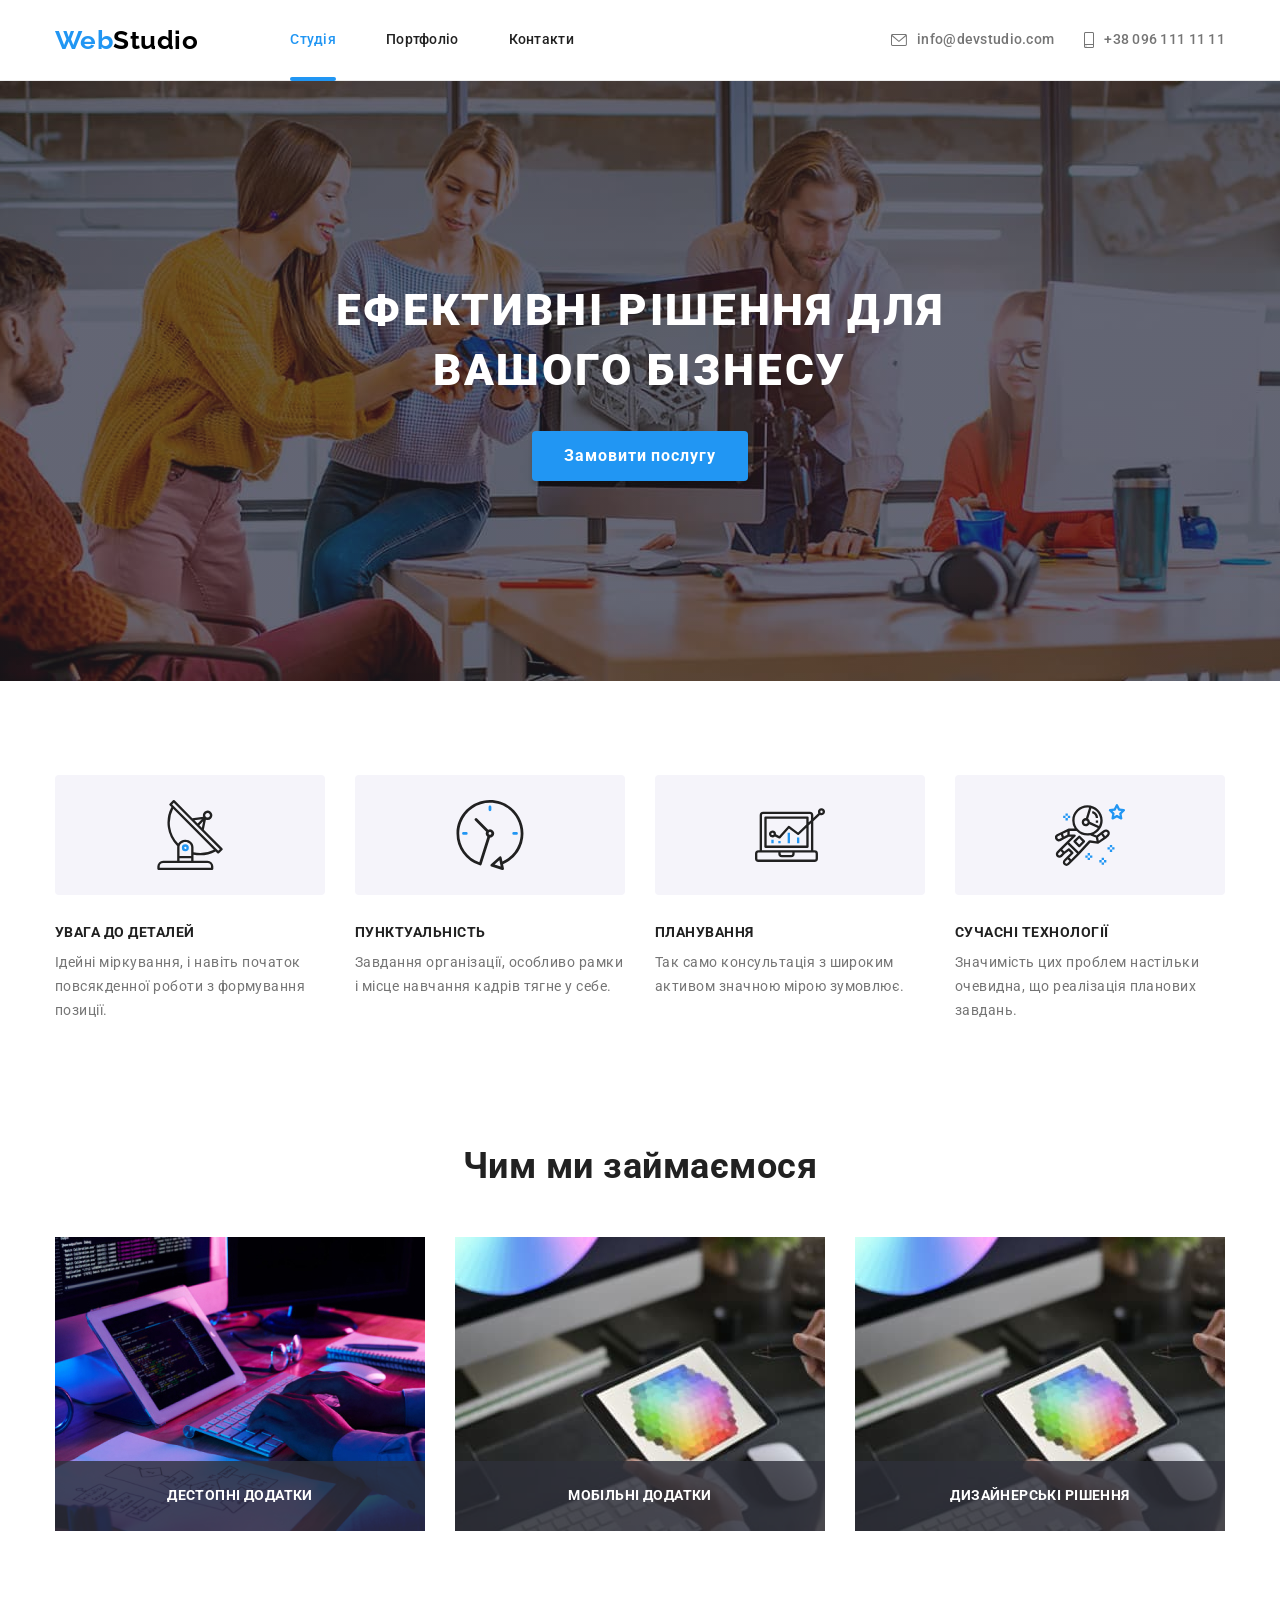
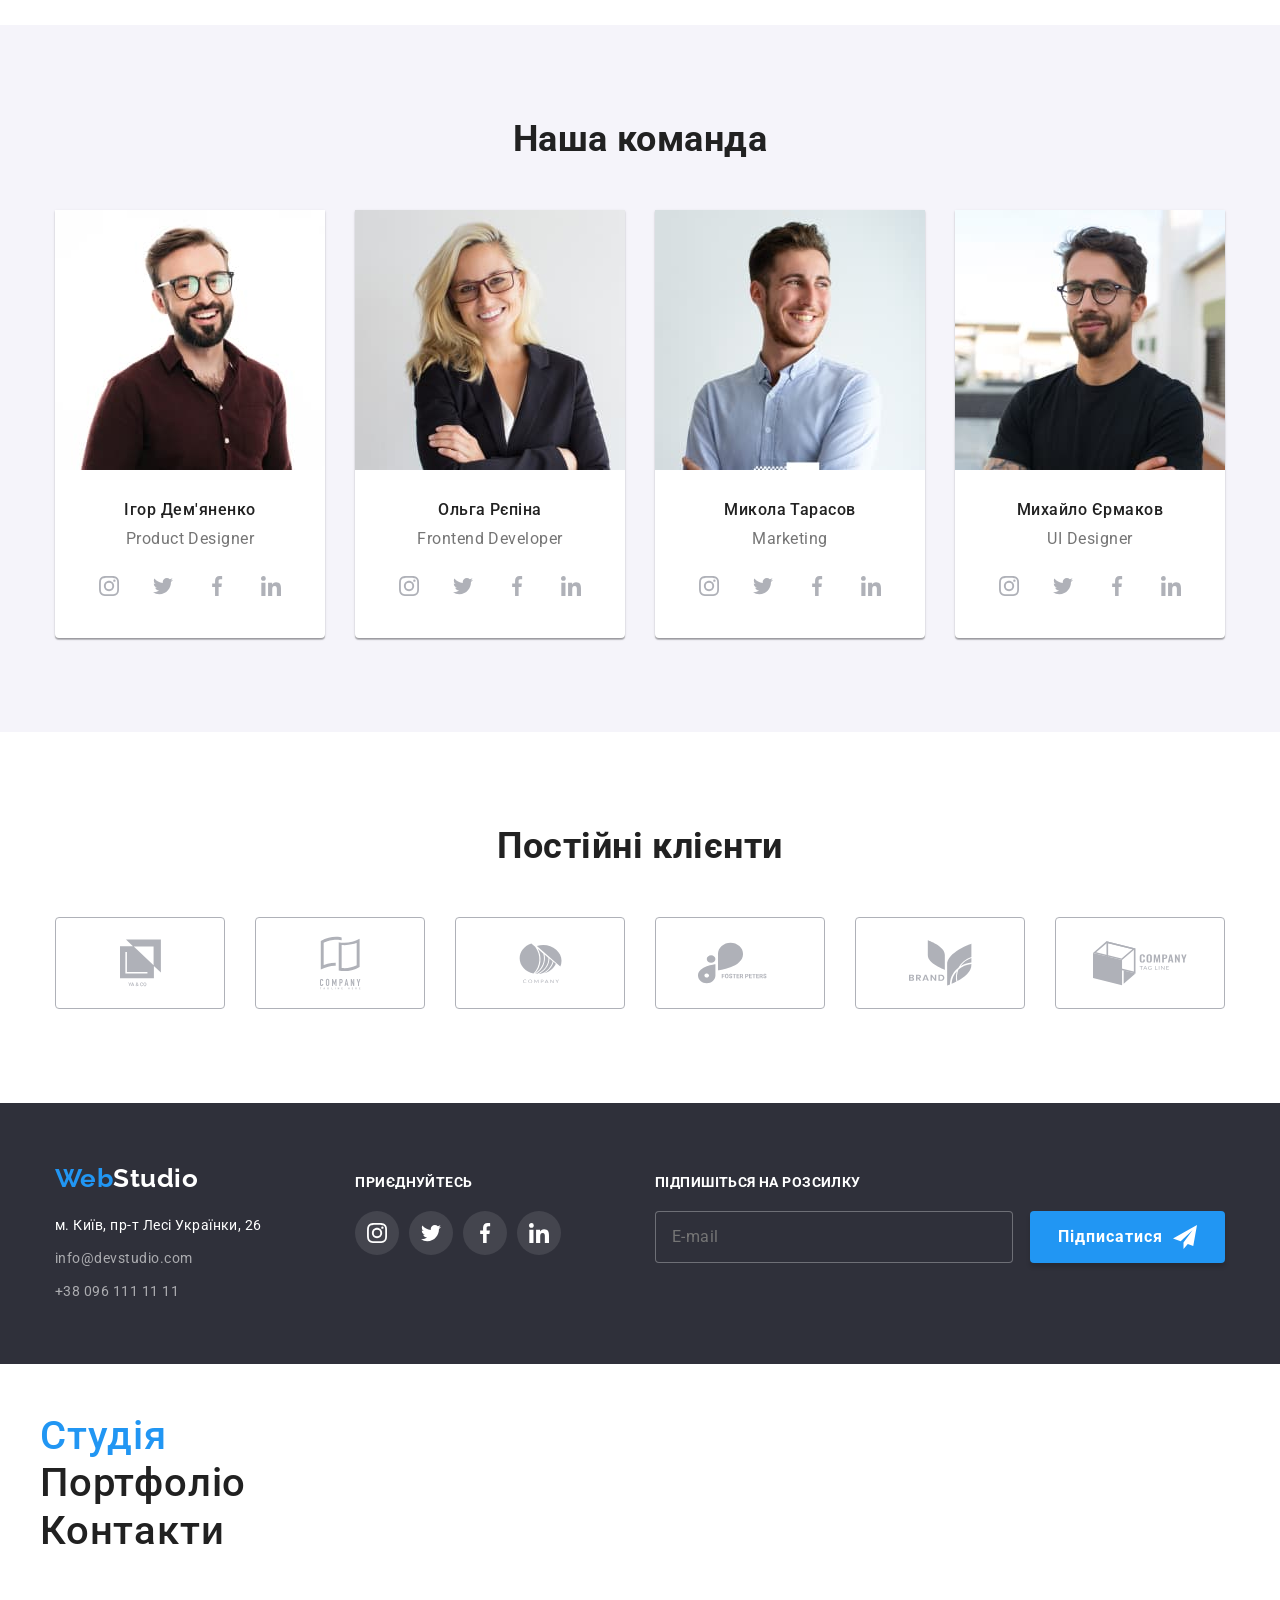
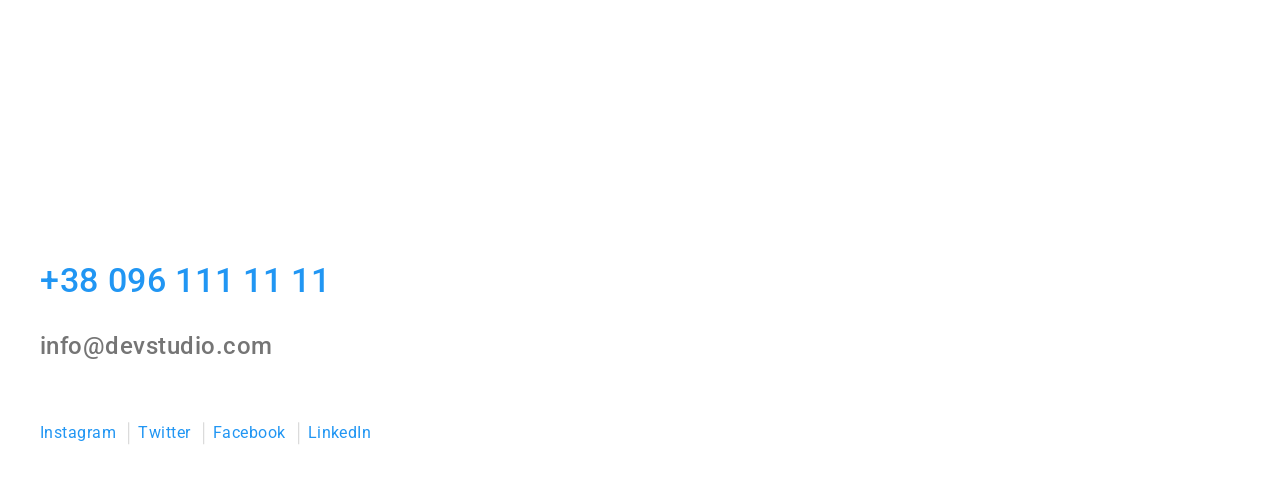
==== commit 56e5ad9f: "corrected mobile menu" ====
--- a/index.html
+++ b/index.html
@@ -38,21 +38,21 @@
                 <ul class="header__contacts">
                     <li class="header__item">
                         <a href="mailto:info@devstudio.com" class="header__contacts-link link ">
-                            <svg class="envelope" width="16" height="12">
+                            <svg class="envelope">
                                 <use href="./images/icons.svg#envelope"></use>
                             </svg>info@devstudio.com
                         </a>
                     </li>
                     <li class="header__item">
                         <a href="tel:+380961111111" class="header__contacts-link link">
-                            <svg class="smartphone" width="10" height="16">
+                            <svg class="smartphone">
                                 <use href="./images/icons.svg#smartphone"></use>
                             </svg>+38 096 111 11 11
                         </a>
                     </li>
                 </ul>
 
-                <button class="mobile-menu__button-menu" type="button" mobile-menu-open>
+                <button class="mobile-menu__button-menu" type="button" data-menu-open>
                     <svg class="mobile-menu__button-menu__icon" aria-label="Mobile menu">
                         <use class="mobile-menu__open" href="./images/icons.svg#mobile-menu"></use>
                         <!-- <use class="mobile-menu__close " href="./images/icons.svg#mobile-close"></use> -->
@@ -505,9 +505,9 @@
     </div>
 
     <!-- Mobile menu -->
-    <div class="mobile-menu" mobile-menu>
+    <div class="mobile-menu" data-menu>
         <div class="vision">
-            <button class="mobile-menu__button-close" type="button" mobile-menu-close>
+            <button class="mobile-menu__button-close" type="button" data-menu-close>
                 <svg class="mobile-menu__icon-close">
                     <use href="./images/icons.svg#mobile-close"></use>
                 </svg>
--- a/css/main.min.css
+++ b/css/main.min.css
@@ -1 +1 @@
-.visually-hidden{position:absolute;white-space:nowrap;width:1px;height:1px;overflow:hidden;border:0;padding:0;clip:rect(0 0 0 0);-webkit-clip-path:inset(50%);clip-path:inset(50%);margin:-1px}.mobile-menu.is-open{display:block;opacity:1;visibility:visible;pointer-events:auto}/*! modern-normalize v1.1.0 | MIT License | https://github.com/sindresorhus/modern-normalize */*,::before,::after{box-sizing:border-box}html{-moz-tab-size:4;-o-tab-size:4;tab-size:4}html{line-height:1.15;-webkit-text-size-adjust:100%}body{margin:0}body{font-family:system-ui,-apple-system,"Segoe UI",Roboto,Helvetica,Arial,sans-serif,"Apple Color Emoji","Segoe UI Emoji"}hr{height:0;color:inherit}abbr[title]{-webkit-text-decoration:underline dotted;text-decoration:underline dotted}b,strong{font-weight:bolder}code,kbd,samp,pre{font-family:ui-monospace,SFMono-Regular,Consolas,"Liberation Mono",Menlo,monospace;font-size:1em}small{font-size:80%}sub,sup{font-size:75%;line-height:0;position:relative;vertical-align:baseline}sub{bottom:-0.25em}sup{top:-0.5em}table{text-indent:0;border-color:inherit}button,input,optgroup,select,textarea{font-family:inherit;font-size:100%;line-height:1.15;margin:0}button,select{text-transform:none}button,[type=button],[type=reset],[type=submit]{-webkit-appearance:button}::-moz-focus-inner{border-style:none;padding:0}:-moz-focusring{outline:1px dotted ButtonText}:-moz-ui-invalid{box-shadow:none}legend{padding:0}progress{vertical-align:baseline}::-webkit-inner-spin-button,::-webkit-outer-spin-button{height:auto}[type=search]{-webkit-appearance:textfield;outline-offset:-2px}::-webkit-search-decoration{-webkit-appearance:none}::-webkit-file-upload-button{-webkit-appearance:button;font:inherit}summary{display:list-item}ul,p{list-style:none;margin:0;padding:0}h1,h2,h3{margin:0}.link{text-decoration:none}.section{padding:60px 0}@media screen and (min-width: 1200px){.section{padding-top:94px;padding-bottom:94px}}body{background-color:#fff;color:#757575;font-family:roboto,sans-serif;letter-spacing:.03em;min-width:240px}img{display:block}.logo{display:block;font-family:"Raleway";font-weight:700;font-size:24px;line-height:1.17}.logo-first{color:#2196f3}.logo__header{color:#000}.logo__footer{margin:0 0 20px 0;color:#fff}@media screen and (min-width: 1200px){.logo{font-size:26px;line-height:1.19}}.button{padding:10px 24px;color:#fff;font-family:inherit;font-weight:700;font-size:16px;line-height:1.88;letter-spacing:.06em;cursor:pointer;border-radius:4px;border:none;background-color:#2196f3;box-shadow:0px 4px 4px rgba(0,0,0,.15);transition:background-color 250ms cubic-bezier(0.4, 0, 0.2, 1)}.button:hover,.button:focus{background-color:#188ce8}@media screen and (min-width: 1200px){.button{padding:10px 32px}}.mobile-menu__button-menu{width:40px;height:40px;top:10px;right:15px;padding:0;border:none;background:none}.mobile-menu__button-menu:hover,.mobile-menu__button-menu:focus{cursor:pointer;border-color:#2196f3;fill:#2196f3}.mobile-menu__button-menu .mobile-menu__close{display:none}.mobile-menu__button-menu.is-open .mobile-menu__close{display:block}.mobile-menu__button-menu.is-open .mobile-menu__open{display:none}@media screen and (min-width: 768px){.mobile-menu__button-menu{display:none}}.mobile-menu__button-menu__icon{width:40px;height:40px}.mobile-menu__button-close{position:absolute;display:flex;width:40px;height:40px;padding:0;top:8px;right:8px;justify-content:center;align-items:center;background-color:rgba(0,0,0,0);border:none}.mobile-menu__button-close:hover,.mobile-menu__button-close:focus{cursor:pointer;border-color:#2196f3;fill:#2196f3}@media screen and (min-width: 768px){.mobile-menu__button-close{display:none}}.footer__button{display:flex;align-items:center;margin-left:auto;margin-right:auto;padding:10px 28px}@media screen and (min-width: 1200px){.footer__button{margin:0}}.modal__button{display:block;margin-left:auto;margin-right:auto;padding:10px 52px}.modal__button-close{position:absolute;display:flex;width:30px;height:30px;padding:0;top:8px;right:8px;justify-content:center;align-items:center;cursor:pointer;border-radius:50%;background-color:#fff;border:1px solid rgba(0,0,0,.1)}.modal__icon-close{width:18px;height:18px;transition:fill 250ms cubic-bezier(0.4, 0, 0.2, 1)}.filter__button{padding:6px 22px;color:#212121;background-color:#f5f4fa;font-family:inherit;font-weight:500;font-size:16px;line-height:1.63;cursor:pointer;border:none;border-radius:4px;transition:color 250ms cubic-bezier(0.4, 0, 0.2, 1),background-color 250ms cubic-bezier(0.4, 0, 0.2, 1),box-shadow 250ms cubic-bezier(0.4, 0, 0.2, 1)}.filter__button:hover,.filter__button:focus{color:#fff;background-color:#2196f3;box-shadow:0px 3px 1px rgba(0,0,0,.1),0px 1px 2px rgba(0,0,0,.08),0px 2px 2px rgba(0,0,0,.12)}.social-list{display:flex;justify-content:center;-moz-column-gap:10px;column-gap:10px}.social-list__item{width:44px;height:44px}.social-list__link{display:flex;width:100%;height:100%;justify-content:center;align-items:center;border-radius:50%;fill:#afb1b8;background-color:rgba(255,255,255,.1);transition:background-color 250ms cubic-bezier(0.4, 0, 0.2, 1),fill 250ms cubic-bezier(0.4, 0, 0.2, 1)}.social-list__link:hover,.social-list__link:focus{background-color:#2196f3;fill:#fff}.social-list__icon{width:20px;height:20px}.overlay{height:400px;margin-left:auto;margin-right:auto;padding:118px 0;background-color:#c4c4c4;background-position:center center;background-size:cover;background-repeat:no-repeat}@media screen and (min-width: 1200px){.overlay{max-width:1600px;height:600px;padding:200px 0}}@media screen and (max-width: 767px){.overlay{background-image:linear-gradient(to right, rgba(47, 48, 58, 0.4), rgba(47, 48, 58, 0.4)),url(../images/overlay-mobile.jpg)}}@media screen and (max-width: 767px)and (min-device-pixel-ratio: 2),screen and (max-width: 767px)and (-webkit-min-device-pixel-ratio: 2),screen and (max-width: 767px)and (min-resolution: 192dpi),screen and (max-width: 767px)and (min-resolution: 2dppx){.overlay{background-image:linear-gradient(to right, rgba(47, 48, 58, 0.4), rgba(47, 48, 58, 0.4)),url(../images/overlay-mobile@2x.jpg)}}@media screen and (min-width: 768px){.overlay{background-image:linear-gradient(to right, rgba(47, 48, 58, 0.4), rgba(47, 48, 58, 0.4)),url(../images/overlay-tablet.jpg)}}@media screen and (min-width: 768px)and (min-device-pixel-ratio: 2),screen and (min-width: 768px)and (-webkit-min-device-pixel-ratio: 2),screen and (min-width: 768px)and (min-resolution: 192dpi),screen and (min-width: 768px)and (min-resolution: 2dppx){.overlay{background-image:linear-gradient(to right, rgba(47, 48, 58, 0.4), rgba(47, 48, 58, 0.4)),url(../images/overlay-tablet@2x.jpg)}}@media screen and (min-width: 1200px){.overlay{padding:200px 0;max-width:1600px;background-image:linear-gradient(to right, rgba(47, 48, 58, 0.4), rgba(47, 48, 58, 0.4)),url(../images/overlay-desktop.jpg)}}@media screen and (min-width: 1200px)and (min-device-pixel-ratio: 2),screen and (min-width: 1200px)and (-webkit-min-device-pixel-ratio: 2),screen and (min-width: 1200px)and (min-resolution: 192dpi),screen and (min-width: 1200px)and (min-resolution: 2dppx){.overlay{background-image:linear-gradient(to right, rgba(47, 48, 58, 0.4), rgba(47, 48, 58, 0.4)),url(../images/overlay-desktop@2x.jpg)}}@media screen and (min-width: 768px){.employee-cards{max-width:768px;margin-left:auto;margin-right:auto;display:flex;flex-wrap:wrap;justify-content:center;gap:30px}}@media screen and (min-width: 1200px){.employee-cards{max-width:1200px}}.employee-cards__item{background-color:#fff;box-shadow:0px 1px 3px rgba(0,0,0,.12),0px 1px 1px rgba(0,0,0,.14),0px 2px 1px rgba(0,0,0,.2);border-radius:0px 0px 4px 4px}@media screen and (min-width: 768px){.employee-cards__item{margin-bottom:0}}@media screen and (min-width: 1200px){.employee-cards__item{width:270px;height:428px}}.employee-cards__item:not(:last-child){margin-bottom:30px}@media screen and (min-width: 768px){.employee-cards__item:not(:last-child){margin-bottom:0}}.employee-cards-text{padding:30px 0;text-align:center}.employee-title{margin-bottom:10px;color:#212121;font-weight:500;font-size:16px;line-height:1.19}.employee-description{margin-bottom:16px;color:#757575;font-size:16px;line-height:1.19}.clients__list{display:flex;align-items:center;gap:30px;flex-wrap:wrap;justify-content:center}@media screen and (min-width: 480px){.clients__list{max-width:480px;margin-left:auto;margin-right:auto}}@media screen and (min-width: 768px){.clients__list{max-width:768px;margin-left:auto;margin-right:auto}}@media screen and (min-width: 1200px){.clients__list{max-width:1200px;margin-left:auto;margin-right:auto}}.clients__link{display:flex;justify-content:center;width:210px;height:92px;fill:#afb1b8;border:1px solid #afb1b8;border-radius:4px;transition:color 250ms cubic-bezier(0.4, 0, 0.2, 1),fill 250ms cubic-bezier(0.4, 0, 0.2, 1),border 250ms cubic-bezier(0.4, 0, 0.2, 1)}.clients__link:hover,.clients__link:focus{color:#2196f3;fill:#2196f3;border:1px solid #2196f3}@media screen and (min-width: 1200px){.clients__link{width:170px}}.footer__postal-address{color:#fff;font-style:normal;font-size:14px;line-height:1.71;transition:color 250ms cubic-bezier(0.4, 0, 0.2, 1)}.footer__postal-address:hover,.footer__postal-address:focus{color:#2196f3}.footer__link{color:rgba(255,255,255,.6);font-style:normal;font-size:14px;line-height:1.71;transition:color 250ms cubic-bezier(0.4, 0, 0.2, 1)}.footer__link:hover,.footer__link:focus{color:#2196f3}.footer__item:not(:last-child){margin-bottom:8px}@media screen and (min-width: 1200px){.footer__item:not(:last-child){margin-bottom:9px}}.footer__title{margin-bottom:20px;font-size:14px;font-weight:700;line-height:1.14;letter-spacing:.03em;text-transform:uppercase;color:#fff}.project{max-width:450px;margin-left:auto;margin-right:auto;overflow-y:hidden}.project:not(:last-child){margin-bottom:30px}@media screen and (min-width: 768px){.project:not(:last-child){margin-bottom:0}}@media screen and (min-width: 768px){.project{width:354px;margin-left:initial;margin-right:auto}}@media screen and (min-width: 1200px){.project{width:370px}}.project__link{display:block;transition:box-shadow 250ms cubic-bezier(0.4, 0, 0.2, 1)}.project__link:hover,.project__link:focus{box-shadow:0px 1px 1px rgba(0,0,0,.12),0px 4px 4px rgba(0,0,0,.06),1px 4px 6px rgba(0,0,0,.16)}.project__link:hover .project__about-text,.project__link:focus .project__about-text{transform:translateY(-100%)}.project__description{padding:20px 24px;border-left:1px solid #eee;border-right:1px solid #eee;border-bottom:1px solid #eee}.project__title{margin-bottom:4px;color:#212121;font-weight:700;font-size:18px;line-height:2;letter-spacing:.06em}.project__text{color:#757575;font-size:16px;line-height:1.88}.project__about{position:relative;overflow:hidden}@media screen and (min-width: 768px){.project__about{width:354px}}@media screen and (min-width: 1200px){.project__about{width:370px}}.project__about-text{position:absolute;width:100%;height:100%;padding:77px 24px;color:#fff;font-size:18px;line-height:1.56;letter-spacing:.03em;background-color:rgba(33,150,243,.9);transition:transform 250ms cubic-bezier(0.4, 0, 0.2, 1)}@media screen and (min-width: 768px){.project__about-text{padding:49px 24px;width:354px}}@media screen and (min-width: 1200px){.project__about-text{width:100%}}.project__about img{width:100%}.container{min-width:200px;max-width:480px;margin:0 auto;padding:0 15px}@media screen and (min-width: 768px){.container{max-width:768px}}@media screen and (min-width: 1200px){.container{max-width:1200px}}.header{border-bottom:1px solid #ececec}.header__main-nav{display:flex;align-items:center;justify-content:space-between}@media screen and (min-width: 480px){.header__main-nav{-moz-column-gap:87px;column-gap:87px}}@media screen and (min-width: 1200px){.header__main-nav{-moz-column-gap:92px;column-gap:92px}}.header__container{display:flex;align-items:center;justify-content:space-between;padding:16px 0}@media screen and (min-width: 768px){.header__container{padding:0}}.header__contacts{display:none}@media screen and (min-width: 768px){.header__contacts{display:flex;row-gap:10px;flex-direction:column;align-items:flex-start}}@media screen and (min-width: 1200px){.header__contacts{align-items:center;-moz-column-gap:30px;column-gap:30px;flex-direction:row}}.header__contacts-link{display:flex;align-items:center;color:#757575;fill:#757575;font-weight:500;font-size:12px;line-height:1.17;letter-spacing:.02em;transition:color 250ms cubic-bezier(0.4, 0, 0.2, 1),fill 250ms cubic-bezier(0.4, 0, 0.2, 1)}@media screen and (min-width: 1200px){.header__contacts-link{font-size:14px;line-height:1.14}}.header__contacts-link:hover,.header__contacts-link:focus{color:#2196f3;fill:#2196f3}.header__link{display:block;padding-top:32px;padding-bottom:32px;color:#212121;font-weight:500;font-size:14px;line-height:1.14;letter-spacing:.02em;transition:color 250ms cubic-bezier(0.4, 0, 0.2, 1)}.header__item{position:relative}.header__menu{display:none}.header__menu a:hover,.header__menu a:focus{color:#2196f3}@media screen and (min-width: 768px){.header__menu{display:flex;-moz-column-gap:50px;column-gap:50px;align-items:center}}.header .active::after{content:"";position:absolute;width:100%;height:4px;left:0;bottom:-1px;background-color:#2196f3;border-radius:2px}.envelope{width:14px;height:10px;margin-right:8px}@media screen and (min-width: 1200px){.envelope{width:16px;height:12px;margin-right:10px}}.smartphone{width:10px;height:14px;margin-right:8px}@media screen and (min-width: 768px){.smartphone{width:10px;height:16px;margin-right:10px}}.order-service{text-align:center}.main__title{max-width:360px;margin:0 auto 30px;color:#fff;font-weight:900;font-size:26px;line-height:1.62;letter-spacing:.06em;text-transform:uppercase}@media screen and (min-width: 1200px){.main__title{max-width:696px;font-size:44px;line-height:1.36}}@media screen and (min-width: 768px){.features{margin-left:auto;margin-right:auto}}@media screen and (min-width: 768px){.features__list{display:flex;align-items:center;gap:30px;flex-wrap:wrap;justify-content:center}}@media screen and (min-width: 1200px){.features__list{flex-wrap:nowrap;align-items:normal;justify-content:normal}}.feauteres__icons{width:70px;height:70px}.features__background{display:flex;justify-content:center;align-items:center;height:120px;margin-bottom:30px;background-color:#f5f4fa;border-radius:4px}.feature-title{margin-bottom:10px;color:#212121;font-weight:700;font-size:14px;line-height:1.14;text-transform:uppercase;text-align:center}@media screen and (min-width: 768px){.feature-title{text-align:start}}.features__item{width:100%;margin-bottom:30px}@media screen and (min-width: 768px){.features__item{width:354px;margin-bottom:0}}@media screen and (min-width: 1200px){.features__item{width:270px}}.feature-description{font-size:14px;line-height:1.7}.services{display:none;padding-top:0}.services__title{margin-bottom:50px;color:#212121;font-weight:700;font-size:36px;line-height:1.14;text-align:center}.services__subtitle{position:absolute;bottom:0;width:370px;padding:27px 0;font-size:14px;line-height:1.14;text-align:center;letter-spacing:.03em;text-transform:uppercase;color:#fff;background:rgba(47,48,58,.8)}.services__list{display:flex;align-items:center;-moz-column-gap:30px;column-gap:30px}.services__item{position:relative}@media screen and (min-width: 1200px){.services{display:block}}.team{background-color:#f5f4fa}.team__title{margin-bottom:30px;color:#212121;font-weight:700;font-size:28px;line-height:1.18;text-align:center}@media screen and (min-width: 1200px){.team__title{font-size:36px;line-height:1.14;margin-bottom:50px}}.team img{width:100%}.clients__title{margin-bottom:30px;color:#212121;font-weight:700;font-size:24px;line-height:1.18;text-align:center}@media screen and (min-width: 1200px){.clients__title{margin-bottom:50px;font-size:36px;line-height:1.14}}.filter__list{display:flex;max-width:326px;margin-left:auto;margin-right:auto;margin-bottom:40px;-moz-column-gap:8px;column-gap:8px;row-gap:15px;flex-wrap:wrap;align-items:center;justify-content:center}@media screen and (min-width: 768px){.filter__list{max-width:768px;margin-bottom:30px}}@media screen and (min-width: 1200px){.filter__list{max-width:1200px;margin-bottom:48px}}@media screen and (min-width: 768px){.gallery{display:flex;max-width:738px;margin-left:auto;margin-right:auto;flex-wrap:wrap;justify-content:center;gap:30px}}@media screen and (min-width: 1200px){.gallery{max-width:1200px}}.footer{padding-top:60px;padding-bottom:60px;background-color:#2f303a}.footer__container{-moz-column-gap:70px;column-gap:70px;text-align:center;justify-content:space-between;align-items:baseline}@media screen and (min-width: 768px){.footer__container{max-width:768px;margin-left:auto;margin-right:auto;display:flex;flex-wrap:wrap;justify-content:space-around}}@media screen and (min-width: 1200px){.footer__container{max-width:1200px;text-align:start;margin:0;display:flex;flex-wrap:nowrap;justify-content:space-between;align-items:baseline}}.footer .social-list__link{fill:#fff}.footer__post{margin-bottom:60px}@media screen and (min-width: 1200px){.footer__post{margin-bottom:0}}.footer__join{margin-bottom:60px}@media screen and (min-width: 1200px){.footer__join{margin-bottom:0}}.modal__form-field{display:flex;flex-direction:column;margin-bottom:10px}.modal__form-label{margin-bottom:4px;font-size:12px;line-height:1.17;letter-spacing:.01em;color:#757575}.modal__wrop{position:relative}.modal__form-input{width:100%;height:40px;padding-left:42px}.modal__form-icon{position:absolute;width:18px;height:18px;top:50%;left:12px;transform:translateY(-50%);transition:color 250ms cubic-bezier(0.4, 0, 0.2, 1),fill 250ms cubic-bezier(0.4, 0, 0.2, 1),border 250ms cubic-bezier(0.4, 0, 0.2, 1)}.modal__form-input,.modal__form-textarea{border:1px solid rgba(33,33,33,.2);border-radius:4px;transition:border 250ms cubic-bezier(0.4, 0, 0.2, 1)}.modal__form-comment{display:flex;flex-direction:column;margin-bottom:20px}.modal__form-textarea{height:120px;padding:12px 16px;resize:none}.modal__form-textarea::-moz-placeholder{font-family:inherit;font-size:12px;line-height:1.17;letter-spacing:.01em;color:rgba(117,117,117,.5)}.modal__form-textarea:-ms-input-placeholder{font-family:inherit;font-size:12px;line-height:1.17;letter-spacing:.01em;color:rgba(117,117,117,.5)}.modal__form-textarea::placeholder{font-family:inherit;font-size:12px;line-height:1.17;letter-spacing:.01em;color:rgba(117,117,117,.5)}:active,:hover,:focus{outline:0;outline-offset:0}.modal__icon-close:hover,.modal__button-close:focus,.modal__form-input:hover,.modal__form-input:hover+.modal__form-icon,.modal__form-input:focus,.modal__form-input:focus+.modal__form-icon,.modal__form-textarea:hover,.modal__form-textarea:focus{cursor:pointer;border-color:#2196f3;fill:#2196f3}.modal__form-check{margin-bottom:30px}@media screen and (min-width: 1200px){.modal__form-check{text-align:center}}.modal__check{-webkit-appearance:none;-moz-appearance:none;appearance:none}.modal__check:checked+.modal__icon-check{fill:#fff;background-color:#2196f3;border-color:#2196f3}.modal__icon-check{vertical-align:middle;border:2px solid #212121;border-radius:2px;fill:rgba(0,0,0,0);transition:color 250ms cubic-bezier(0.4, 0, 0.2, 1),fill 250ms cubic-bezier(0.4, 0, 0.2, 1),border 250ms cubic-bezier(0.4, 0, 0.2, 1)}@media screen and (min-width: 1200px){.modal__icon-check{margin-right:8px}}.modal__form-agreement{display:inline-block;font-size:12px;line-height:1.17;letter-spacing:.03em;color:#757575}@media screen and (min-width: 1200px){.modal__form-agreement{font-size:14px;line-height:1.71}}.modal__text-agreement{vertical-align:middle}.terms-agreement{color:#2196f3}@media screen and (min-width: 768px){.footer__form-subscribe{width:450px}}@media screen and (min-width: 1200px){.footer__form-subscribe{width:570px}}.footer__form-wrop{margin-left:auto;margin-right:auto}@media screen and (min-width: 1200px){.footer__form-wrop{display:flex;-moz-column-gap:12px;column-gap:12px;justify-content:space-between}}.footer__form-input{width:100%;max-width:450px;margin-bottom:20px;padding:15px 16px;font-size:16px;line-height:1.25;letter-spacing:.03em;color:var(--footer-contact-color);background-color:#2f303a;border:1px solid rgba(255,255,255,.3);border-radius:4px}@media screen and (min-width: 1200px){.footer__form-input{width:358px;margin-bottom:0}}.icon-subscribe{fill:#fff;margin-left:10px}.backdrop{position:fixed;width:100%;height:100%;top:0;background-color:rgba(0,0,0,.2);transition:opacity 250ms linear,visibility 250ms linear,transform 250ms linear}.backdrop.is-hidden{visibility:hidden;opacity:0;pointer-events:none;transform:scale(2)}.modal{display:flex;padding:20px 0;height:100%;align-content:center;justify-content:center;align-items:center}.modal__container{position:relative;max-width:450px;background-color:#fff;border-radius:4px;overflow-y:auto;padding:40px}@media screen and (min-width: 1200px){.modal__container{height:100%;max-width:528px;max-height:582px}}.modal__title{margin-bottom:12px;font-size:20px;line-height:1.5;text-align:center;letter-spacing:.03em;color:#212121}@media screen and (min-width: 1200px){.modal__title{line-height:1.15}}@media screen and (min-width: 768px){.vision{display:none}}@media screen and (max-width: 767px){.mobile-menu{display:none;visibility:hidden;width:100%;height:100%;background:#fff;position:fixed;top:0;left:0;width:100%}.mobile-menu__icon-close{width:40px;height:40px}.mobile-menu__item:not(:last-child){margin-bottom:32px}}@media screen and (min-width: 768px){.mobile-menu{display:none}}.mobile-menu__nav{top:0;left:0;width:100%;margin-bottom:306px;font-weight:500;font-size:40px;line-height:1.18;letter-spacing:.02em}.mobile-menu__nav .mobile-menu__link:focus,.mobile-menu__nav .mobile-menu__link:focus{cursor:pointer;border-color:#2196f3;color:#2196f3}.mobile-menu__content{padding:48px 40px}.mobile-menu__link{color:#212121}.mobile-menu__contacts{margin-bottom:64px}.mobile-menu__contacts-item:first-child{margin-bottom:32px}.mobile-menu__contacts-mail{color:#757575;font-weight:500;font-size:24px;line-height:1.17;letter-spacing:.02em}@media screen and (max-width: 479px){.mobile-menu__contacts-mail{font-size:6vw}}.mobile-menu__contacts-phone{color:#2196f3;font-weight:500;font-size:34px;line-height:1.18;letter-spacing:.02em}@media screen and (max-width: 479px){.mobile-menu__contacts-phone{font-size:7vw}}.mobile-menu__socials{display:flex;justify-content:flex-start;align-items:center;flex-wrap:wrap;gap:10px}.mobile-menu__socials-link{color:#2196f3;display:flex}.soclink-before::before{content:"";display:inline-block;width:22px;margin-right:-10px;border-bottom:1px solid rgba(33,33,33,.2);transform:rotate(90deg)}.active{color:#2196f3}/*# sourceMappingURL=main.min.css.map */+.visually-hidden{position:absolute;white-space:nowrap;width:1px;height:1px;overflow:hidden;border:0;padding:0;clip:rect(0 0 0 0);-webkit-clip-path:inset(50%);clip-path:inset(50%);margin:-1px}.mobile-menu.is-open{display:block;opacity:1;visibility:visible;pointer-events:auto}@media screen and (min-width: 768px){.mobile-menu.is-open{display:none}}/*! modern-normalize v1.1.0 | MIT License | https://github.com/sindresorhus/modern-normalize */*,::before,::after{box-sizing:border-box}html{-moz-tab-size:4;-o-tab-size:4;tab-size:4}html{line-height:1.15;-webkit-text-size-adjust:100%}body{margin:0}body{font-family:system-ui,-apple-system,"Segoe UI",Roboto,Helvetica,Arial,sans-serif,"Apple Color Emoji","Segoe UI Emoji"}hr{height:0;color:inherit}abbr[title]{-webkit-text-decoration:underline dotted;text-decoration:underline dotted}b,strong{font-weight:bolder}code,kbd,samp,pre{font-family:ui-monospace,SFMono-Regular,Consolas,"Liberation Mono",Menlo,monospace;font-size:1em}small{font-size:80%}sub,sup{font-size:75%;line-height:0;position:relative;vertical-align:baseline}sub{bottom:-0.25em}sup{top:-0.5em}table{text-indent:0;border-color:inherit}button,input,optgroup,select,textarea{font-family:inherit;font-size:100%;line-height:1.15;margin:0}button,select{text-transform:none}button,[type=button],[type=reset],[type=submit]{-webkit-appearance:button}::-moz-focus-inner{border-style:none;padding:0}:-moz-focusring{outline:1px dotted ButtonText}:-moz-ui-invalid{box-shadow:none}legend{padding:0}progress{vertical-align:baseline}::-webkit-inner-spin-button,::-webkit-outer-spin-button{height:auto}[type=search]{-webkit-appearance:textfield;outline-offset:-2px}::-webkit-search-decoration{-webkit-appearance:none}::-webkit-file-upload-button{-webkit-appearance:button;font:inherit}summary{display:list-item}ul,p{list-style:none;margin:0;padding:0}h1,h2,h3{margin:0}.link{text-decoration:none}.section{padding:60px 0}@media screen and (min-width: 1200px){.section{padding-top:94px;padding-bottom:94px}}body{background-color:#fff;color:#757575;font-family:roboto,sans-serif;letter-spacing:.03em;min-width:240px}img{display:block}.logo{display:block;font-family:"Raleway";font-weight:700;font-size:24px;line-height:1.17}.logo-first{color:#2196f3}.logo__header{color:#000}.logo__footer{margin:0 0 20px 0;color:#fff}@media screen and (min-width: 1200px){.logo{font-size:26px;line-height:1.19}}.button{padding:10px 24px;color:#fff;font-family:inherit;font-weight:700;font-size:16px;line-height:1.88;letter-spacing:.06em;cursor:pointer;border-radius:4px;border:none;background-color:#2196f3;box-shadow:0px 4px 4px rgba(0,0,0,.15);transition:background-color 250ms cubic-bezier(0.4, 0, 0.2, 1)}.button:hover,.button:focus{background-color:#188ce8}@media screen and (min-width: 1200px){.button{padding:10px 32px}}.mobile-menu__button-menu{width:40px;height:40px;top:10px;right:15px;padding:0;border:none;background:none}.mobile-menu__button-menu:hover,.mobile-menu__button-menu:focus{cursor:pointer;border-color:#2196f3;fill:#2196f3}.mobile-menu__button-menu .mobile-menu__close{display:none}.mobile-menu__button-menu.is-open .mobile-menu__close{display:block}.mobile-menu__button-menu.is-open .mobile-menu__open{display:none}@media screen and (min-width: 768px){.mobile-menu__button-menu{display:none}}.mobile-menu__button-menu__icon{width:40px;height:40px}.mobile-menu__button-close{position:absolute;display:flex;width:40px;height:40px;padding:0;top:8px;right:8px;justify-content:center;align-items:center;background-color:rgba(0,0,0,0);border:none}.mobile-menu__button-close:hover,.mobile-menu__button-close:focus{cursor:pointer;border-color:#2196f3;fill:#2196f3}@media screen and (min-width: 768px){.mobile-menu__button-close{display:none}}.footer__button{display:flex;align-items:center;margin-left:auto;margin-right:auto;padding:10px 28px}@media screen and (min-width: 1200px){.footer__button{margin:0}}.modal__button{display:block;margin-left:auto;margin-right:auto;padding:10px 52px}.modal__button-close{position:absolute;display:flex;width:30px;height:30px;padding:0;top:8px;right:8px;justify-content:center;align-items:center;cursor:pointer;border-radius:50%;background-color:#fff;border:1px solid rgba(0,0,0,.1)}.modal__icon-close{width:18px;height:18px;transition:fill 250ms cubic-bezier(0.4, 0, 0.2, 1)}.filter__button{padding:6px 22px;color:#212121;background-color:#f5f4fa;font-family:inherit;font-weight:500;font-size:16px;line-height:1.63;cursor:pointer;border:none;border-radius:4px;transition:color 250ms cubic-bezier(0.4, 0, 0.2, 1),background-color 250ms cubic-bezier(0.4, 0, 0.2, 1),box-shadow 250ms cubic-bezier(0.4, 0, 0.2, 1)}.filter__button:hover,.filter__button:focus{color:#fff;background-color:#2196f3;box-shadow:0px 3px 1px rgba(0,0,0,.1),0px 1px 2px rgba(0,0,0,.08),0px 2px 2px rgba(0,0,0,.12)}.social-list{display:flex;justify-content:center;-moz-column-gap:10px;column-gap:10px}.social-list__item{width:44px;height:44px}.social-list__link{display:flex;width:100%;height:100%;justify-content:center;align-items:center;border-radius:50%;fill:#afb1b8;background-color:rgba(255,255,255,.1);transition:background-color 250ms cubic-bezier(0.4, 0, 0.2, 1),fill 250ms cubic-bezier(0.4, 0, 0.2, 1)}.social-list__link:hover,.social-list__link:focus{background-color:#2196f3;fill:#fff}.social-list__icon{width:20px;height:20px}.overlay{height:400px;margin-left:auto;margin-right:auto;padding:118px 0;background-color:#c4c4c4;background-position:center center;background-size:cover;background-repeat:no-repeat}@media screen and (min-width: 1200px){.overlay{max-width:1600px;height:600px;padding:200px 0}}@media screen and (max-width: 767px){.overlay{background-image:linear-gradient(to right, rgba(47, 48, 58, 0.4), rgba(47, 48, 58, 0.4)),url(../images/overlay-mobile.jpg)}}@media screen and (max-width: 767px)and (min-device-pixel-ratio: 2),screen and (max-width: 767px)and (-webkit-min-device-pixel-ratio: 2),screen and (max-width: 767px)and (min-resolution: 192dpi),screen and (max-width: 767px)and (min-resolution: 2dppx){.overlay{background-image:linear-gradient(to right, rgba(47, 48, 58, 0.4), rgba(47, 48, 58, 0.4)),url(../images/overlay-mobile@2x.jpg)}}@media screen and (min-width: 768px){.overlay{background-image:linear-gradient(to right, rgba(47, 48, 58, 0.4), rgba(47, 48, 58, 0.4)),url(../images/overlay-tablet.jpg)}}@media screen and (min-width: 768px)and (min-device-pixel-ratio: 2),screen and (min-width: 768px)and (-webkit-min-device-pixel-ratio: 2),screen and (min-width: 768px)and (min-resolution: 192dpi),screen and (min-width: 768px)and (min-resolution: 2dppx){.overlay{background-image:linear-gradient(to right, rgba(47, 48, 58, 0.4), rgba(47, 48, 58, 0.4)),url(../images/overlay-tablet@2x.jpg)}}@media screen and (min-width: 1200px){.overlay{padding:200px 0;max-width:1600px;background-image:linear-gradient(to right, rgba(47, 48, 58, 0.4), rgba(47, 48, 58, 0.4)),url(../images/overlay-desktop.jpg)}}@media screen and (min-width: 1200px)and (min-device-pixel-ratio: 2),screen and (min-width: 1200px)and (-webkit-min-device-pixel-ratio: 2),screen and (min-width: 1200px)and (min-resolution: 192dpi),screen and (min-width: 1200px)and (min-resolution: 2dppx){.overlay{background-image:linear-gradient(to right, rgba(47, 48, 58, 0.4), rgba(47, 48, 58, 0.4)),url(../images/overlay-desktop@2x.jpg)}}@media screen and (min-width: 768px){.employee-cards{max-width:768px;margin-left:auto;margin-right:auto;display:flex;flex-wrap:wrap;justify-content:center;gap:30px}}@media screen and (min-width: 1200px){.employee-cards{max-width:1200px}}.employee-cards__item{background-color:#fff;box-shadow:0px 1px 3px rgba(0,0,0,.12),0px 1px 1px rgba(0,0,0,.14),0px 2px 1px rgba(0,0,0,.2);border-radius:0px 0px 4px 4px}@media screen and (min-width: 768px){.employee-cards__item{margin-bottom:0}}@media screen and (min-width: 1200px){.employee-cards__item{width:270px;height:428px}}.employee-cards__item:not(:last-child){margin-bottom:30px}@media screen and (min-width: 768px){.employee-cards__item:not(:last-child){margin-bottom:0}}.employee-cards-text{padding:30px 0;text-align:center}.employee-title{margin-bottom:10px;color:#212121;font-weight:500;font-size:16px;line-height:1.19}.employee-description{margin-bottom:16px;color:#757575;font-size:16px;line-height:1.19}.clients__list{display:flex;align-items:center;gap:30px;flex-wrap:wrap;justify-content:center}@media screen and (min-width: 480px){.clients__list{max-width:480px;margin-left:auto;margin-right:auto}}@media screen and (min-width: 768px){.clients__list{max-width:768px;margin-left:auto;margin-right:auto}}@media screen and (min-width: 1200px){.clients__list{max-width:1200px;margin-left:auto;margin-right:auto}}.clients__link{display:flex;justify-content:center;width:210px;height:92px;fill:#afb1b8;border:1px solid #afb1b8;border-radius:4px;transition:color 250ms cubic-bezier(0.4, 0, 0.2, 1),fill 250ms cubic-bezier(0.4, 0, 0.2, 1),border 250ms cubic-bezier(0.4, 0, 0.2, 1)}.clients__link:hover,.clients__link:focus{color:#2196f3;fill:#2196f3;border:1px solid #2196f3}@media screen and (min-width: 1200px){.clients__link{width:170px}}.footer__postal-address{color:#fff;font-style:normal;font-size:14px;line-height:1.71;transition:color 250ms cubic-bezier(0.4, 0, 0.2, 1)}.footer__postal-address:hover,.footer__postal-address:focus{color:#2196f3}.footer__link{color:rgba(255,255,255,.6);font-style:normal;font-size:14px;line-height:1.71;transition:color 250ms cubic-bezier(0.4, 0, 0.2, 1)}.footer__link:hover,.footer__link:focus{color:#2196f3}.footer__item:not(:last-child){margin-bottom:8px}@media screen and (min-width: 1200px){.footer__item:not(:last-child){margin-bottom:9px}}.footer__title{margin-bottom:20px;font-size:14px;font-weight:700;line-height:1.14;letter-spacing:.03em;text-transform:uppercase;color:#fff}.project{max-width:450px;margin-left:auto;margin-right:auto;overflow-y:hidden}.project:not(:last-child){margin-bottom:30px}@media screen and (min-width: 768px){.project:not(:last-child){margin-bottom:0}}@media screen and (min-width: 768px){.project{width:354px;margin-left:initial;margin-right:auto}}@media screen and (min-width: 1200px){.project{width:370px}}.project__link{display:block;transition:box-shadow 250ms cubic-bezier(0.4, 0, 0.2, 1)}.project__link:hover,.project__link:focus{box-shadow:0px 1px 1px rgba(0,0,0,.12),0px 4px 4px rgba(0,0,0,.06),1px 4px 6px rgba(0,0,0,.16)}.project__link:hover .project__about-text,.project__link:focus .project__about-text{transform:translateY(-100%)}.project__description{padding:20px 24px;border-left:1px solid #eee;border-right:1px solid #eee;border-bottom:1px solid #eee}.project__title{margin-bottom:4px;color:#212121;font-weight:700;font-size:18px;line-height:2;letter-spacing:.06em}.project__text{color:#757575;font-size:16px;line-height:1.88}.project__about{position:relative;overflow:hidden}@media screen and (min-width: 768px){.project__about{width:354px}}@media screen and (min-width: 1200px){.project__about{width:370px}}.project__about-text{position:absolute;width:100%;height:100%;padding:77px 24px;color:#fff;font-size:18px;line-height:1.56;letter-spacing:.03em;background-color:rgba(33,150,243,.9);transition:transform 250ms cubic-bezier(0.4, 0, 0.2, 1)}@media screen and (min-width: 768px){.project__about-text{padding:49px 24px;width:354px}}@media screen and (min-width: 1200px){.project__about-text{width:100%}}.project__about img{width:100%}.container{min-width:200px;margin:0 auto;padding:0 15px}@media screen and (max-width: 767px){.main .container{max-width:480px}}@media screen and (min-width: 768px){.container{max-width:768px}}@media screen and (min-width: 1200px){.container{max-width:1200px}}.header{border-bottom:1px solid #ececec}.header__main-nav{display:flex;align-items:center;justify-content:space-between}@media screen and (min-width: 480px){.header__main-nav{-moz-column-gap:87px;column-gap:87px}}@media screen and (min-width: 1200px){.header__main-nav{-moz-column-gap:92px;column-gap:92px}}.header__container{display:flex;align-items:center;justify-content:space-between;padding:16px 0}@media screen and (min-width: 768px){.header__container{padding:0}}.header__contacts{display:none}@media screen and (min-width: 768px){.header__contacts{display:flex;row-gap:10px;flex-direction:column;align-items:flex-start}}@media screen and (min-width: 1200px){.header__contacts{align-items:center;-moz-column-gap:30px;column-gap:30px;flex-direction:row}}.header__contacts-link{display:flex;align-items:center;color:#757575;fill:#757575;font-weight:500;font-size:12px;line-height:1.17;letter-spacing:.02em;transition:color 250ms cubic-bezier(0.4, 0, 0.2, 1),fill 250ms cubic-bezier(0.4, 0, 0.2, 1)}@media screen and (min-width: 1200px){.header__contacts-link{font-size:14px;line-height:1.14}}.header__contacts-link:hover,.header__contacts-link:focus{color:#2196f3;fill:#2196f3}.header__link{display:block;padding-top:32px;padding-bottom:32px;color:#212121;font-weight:500;font-size:14px;line-height:1.14;letter-spacing:.02em;transition:color 250ms cubic-bezier(0.4, 0, 0.2, 1)}.header__item{position:relative}.header__menu{display:none}.header__menu a:hover,.header__menu a:focus{color:#2196f3}@media screen and (min-width: 768px){.header__menu{display:flex;-moz-column-gap:50px;column-gap:50px;align-items:center}}.header .active::after{content:"";position:absolute;width:100%;height:4px;left:0;bottom:-1px;background-color:#2196f3;border-radius:2px}.envelope{width:14px;height:10px;margin-right:8px}@media screen and (min-width: 1200px){.envelope{width:16px;height:12px;margin-right:10px}}.smartphone{width:10px;height:14px;margin-right:8px}@media screen and (min-width: 1200px){.smartphone{width:10px;height:16px;margin-right:10px}}.order-service{text-align:center}.main__title{max-width:360px;margin:0 auto 30px;color:#fff;font-weight:900;font-size:26px;line-height:1.62;letter-spacing:.06em;text-transform:uppercase}@media screen and (min-width: 1200px){.main__title{max-width:696px;font-size:44px;line-height:1.36}}@media screen and (min-width: 768px){.features{margin-left:auto;margin-right:auto}}@media screen and (min-width: 768px){.features__list{display:flex;align-items:center;gap:30px;flex-wrap:wrap;justify-content:center}}@media screen and (min-width: 1200px){.features__list{flex-wrap:nowrap;align-items:normal;justify-content:normal}}.feauteres__icons{width:70px;height:70px}.features__background{display:flex;justify-content:center;align-items:center;height:120px;margin-bottom:30px;background-color:#f5f4fa;border-radius:4px}.feature-title{margin-bottom:10px;color:#212121;font-weight:700;font-size:14px;line-height:1.14;text-transform:uppercase;text-align:center}@media screen and (min-width: 768px){.feature-title{text-align:start}}.features__item{width:100%}.features__item:not(:last-child){margin-bottom:30px}@media screen and (min-width: 768px){.features__item{width:354px;margin-bottom:0}}@media screen and (min-width: 1200px){.features__item{width:270px}}.feature-description{font-size:14px;line-height:1.7}.services{display:none;padding-top:0}.services__title{margin-bottom:50px;color:#212121;font-weight:700;font-size:36px;line-height:1.14;text-align:center}.services__subtitle{position:absolute;bottom:0;width:370px;padding:27px 0;font-size:14px;line-height:1.14;text-align:center;letter-spacing:.03em;text-transform:uppercase;color:#fff;background:rgba(47,48,58,.8)}.services__list{display:flex;align-items:center;-moz-column-gap:30px;column-gap:30px}.services__item{position:relative}@media screen and (min-width: 1200px){.services{display:block}}.team{background-color:#f5f4fa}.team__title{margin-bottom:30px;color:#212121;font-weight:700;font-size:28px;line-height:1.18;text-align:center}@media screen and (min-width: 1200px){.team__title{font-size:36px;line-height:1.14;margin-bottom:50px}}.team img{width:100%}.clients__title{margin-bottom:30px;color:#212121;font-weight:700;font-size:24px;line-height:1.18;text-align:center}@media screen and (min-width: 1200px){.clients__title{margin-bottom:50px;font-size:36px;line-height:1.14}}.filter__list{display:flex;max-width:326px;margin-left:auto;margin-right:auto;margin-bottom:40px;-moz-column-gap:8px;column-gap:8px;row-gap:15px;flex-wrap:wrap;align-items:center;justify-content:center}@media screen and (min-width: 768px){.filter__list{max-width:768px;margin-bottom:30px}}@media screen and (min-width: 1200px){.filter__list{max-width:1200px;margin-bottom:48px}}@media screen and (min-width: 768px){.gallery{display:flex;max-width:738px;margin-left:auto;margin-right:auto;flex-wrap:wrap;justify-content:center;gap:30px}}@media screen and (min-width: 1200px){.gallery{max-width:1200px}}.footer{padding-top:60px;padding-bottom:60px;background-color:#2f303a}.footer__container{-moz-column-gap:70px;column-gap:70px;text-align:center;justify-content:space-between;align-items:baseline}@media screen and (min-width: 768px){.footer__container{max-width:768px;margin-left:auto;margin-right:auto;display:flex;flex-wrap:wrap;justify-content:space-around}}@media screen and (min-width: 1200px){.footer__container{max-width:1200px;text-align:start;margin:0;display:flex;flex-wrap:nowrap;justify-content:space-between;align-items:baseline}}.footer .social-list__link{fill:#fff}.footer__post{margin-bottom:60px}@media screen and (min-width: 1200px){.footer__post{margin-bottom:0}}.footer__join{margin-bottom:60px}@media screen and (min-width: 1200px){.footer__join{margin-bottom:0}}.modal__form-field{display:flex;flex-direction:column;margin-bottom:10px}.modal__form-label{margin-bottom:4px;font-size:12px;line-height:1.17;letter-spacing:.01em;color:#757575}.modal__wrop{position:relative}.modal__form-input{width:100%;height:40px;padding-left:42px}.modal__form-icon{position:absolute;width:18px;height:18px;top:50%;left:12px;transform:translateY(-50%);transition:color 250ms cubic-bezier(0.4, 0, 0.2, 1),fill 250ms cubic-bezier(0.4, 0, 0.2, 1),border 250ms cubic-bezier(0.4, 0, 0.2, 1)}.modal__form-input,.modal__form-textarea{border:1px solid rgba(33,33,33,.2);border-radius:4px;transition:border 250ms cubic-bezier(0.4, 0, 0.2, 1)}.modal__form-comment{display:flex;flex-direction:column;margin-bottom:20px}.modal__form-textarea{height:120px;padding:12px 16px;resize:none}.modal__form-textarea::-moz-placeholder{font-family:inherit;font-size:12px;line-height:1.17;letter-spacing:.01em;color:rgba(117,117,117,.5)}.modal__form-textarea:-ms-input-placeholder{font-family:inherit;font-size:12px;line-height:1.17;letter-spacing:.01em;color:rgba(117,117,117,.5)}.modal__form-textarea::placeholder{font-family:inherit;font-size:12px;line-height:1.17;letter-spacing:.01em;color:rgba(117,117,117,.5)}:active,:hover,:focus{outline:0;outline-offset:0}.modal__icon-close:hover,.modal__button-close:focus,.modal__form-input:hover,.modal__form-input:hover+.modal__form-icon,.modal__form-input:focus,.modal__form-input:focus+.modal__form-icon,.modal__form-textarea:hover,.modal__form-textarea:focus{cursor:pointer;border-color:#2196f3;fill:#2196f3}.modal__form-check{margin-bottom:30px}@media screen and (min-width: 1200px){.modal__form-check{text-align:center}}.modal__check{-webkit-appearance:none;-moz-appearance:none;appearance:none}.modal__check:checked+.modal__icon-check{fill:#fff;background-color:#2196f3;border-color:#2196f3}.modal__icon-check{vertical-align:middle;border:2px solid #212121;border-radius:2px;fill:rgba(0,0,0,0);transition:color 250ms cubic-bezier(0.4, 0, 0.2, 1),fill 250ms cubic-bezier(0.4, 0, 0.2, 1),border 250ms cubic-bezier(0.4, 0, 0.2, 1)}@media screen and (min-width: 1200px){.modal__icon-check{margin-right:8px}}.modal__form-agreement{display:inline-block;font-size:12px;line-height:1.17;letter-spacing:.03em;color:#757575}@media screen and (min-width: 1200px){.modal__form-agreement{font-size:14px;line-height:1.71}}.modal__text-agreement{vertical-align:middle}.terms-agreement{color:#2196f3}@media screen and (min-width: 768px){.footer__form-subscribe{width:450px}}@media screen and (min-width: 1200px){.footer__form-subscribe{width:570px}}.footer__form-wrop{margin-left:auto;margin-right:auto}@media screen and (min-width: 1200px){.footer__form-wrop{display:flex;-moz-column-gap:12px;column-gap:12px;justify-content:space-between}}.footer__form-input{width:100%;max-width:450px;margin-bottom:20px;padding:15px 16px;font-size:16px;line-height:1.25;letter-spacing:.03em;color:var(--footer-contact-color);background-color:#2f303a;border:1px solid rgba(255,255,255,.3);border-radius:4px}@media screen and (min-width: 1200px){.footer__form-input{width:358px;margin-bottom:0}}.icon-subscribe{fill:#fff;margin-left:10px}.backdrop{position:fixed;width:100%;height:100%;top:0;background-color:rgba(0,0,0,.2);transition:opacity 250ms linear,visibility 250ms linear,transform 250ms linear}.backdrop.is-hidden{visibility:hidden;opacity:0;pointer-events:none;transform:scale(2)}.modal{display:flex;padding:20px 0;height:100%;align-content:center;justify-content:center;align-items:center}.modal__container{position:relative;max-width:450px;background-color:#fff;border-radius:4px;overflow-y:auto;padding:40px}@media screen and (min-width: 1200px){.modal__container{height:100%;max-width:528px;max-height:582px}}.modal__title{margin-bottom:12px;font-size:20px;line-height:1.5;text-align:center;letter-spacing:.03em;color:#212121}@media screen and (min-width: 1200px){.modal__title{line-height:1.15}}@media screen and (max-width: 767px){.mobile-menu{display:none;visibility:hidden;width:100%;height:100%;background:#fff;position:fixed;top:0;left:0;width:100%}.mobile-menu__icon-close{width:40px;height:40px}.mobile-menu__item:not(:last-child){margin-bottom:32px}}.mobile-menu__nav{top:0;left:0;width:100%;margin-bottom:306px;font-weight:500;font-size:40px;line-height:1.18;letter-spacing:.02em}.mobile-menu__nav .mobile-menu__link:focus,.mobile-menu__nav .mobile-menu__link:focus{cursor:pointer;border-color:#2196f3;color:#2196f3}.mobile-menu__content{padding:48px 40px}.mobile-menu__link{color:#212121}.mobile-menu__contacts{margin-bottom:64px}.mobile-menu__contacts-item:first-child{margin-bottom:32px}.mobile-menu__contacts-mail{color:#757575;font-weight:500;font-size:24px;line-height:1.17;letter-spacing:.02em}@media screen and (max-width: 479px){.mobile-menu__contacts-mail{font-size:6vw}}.mobile-menu__contacts-phone{color:#2196f3;font-weight:500;font-size:34px;line-height:1.18;letter-spacing:.02em}@media screen and (max-width: 479px){.mobile-menu__contacts-phone{font-size:7vw}}.mobile-menu__socials{display:flex;justify-content:flex-start;align-items:center;flex-wrap:wrap;gap:10px}.mobile-menu__socials-link{color:#2196f3;display:flex}.soclink-before::before{content:"";display:inline-block;width:22px;margin-right:-10px;border-bottom:1px solid rgba(33,33,33,.2);transform:rotate(90deg)}.active{color:#2196f3}/*# sourceMappingURL=main.min.css.map */
